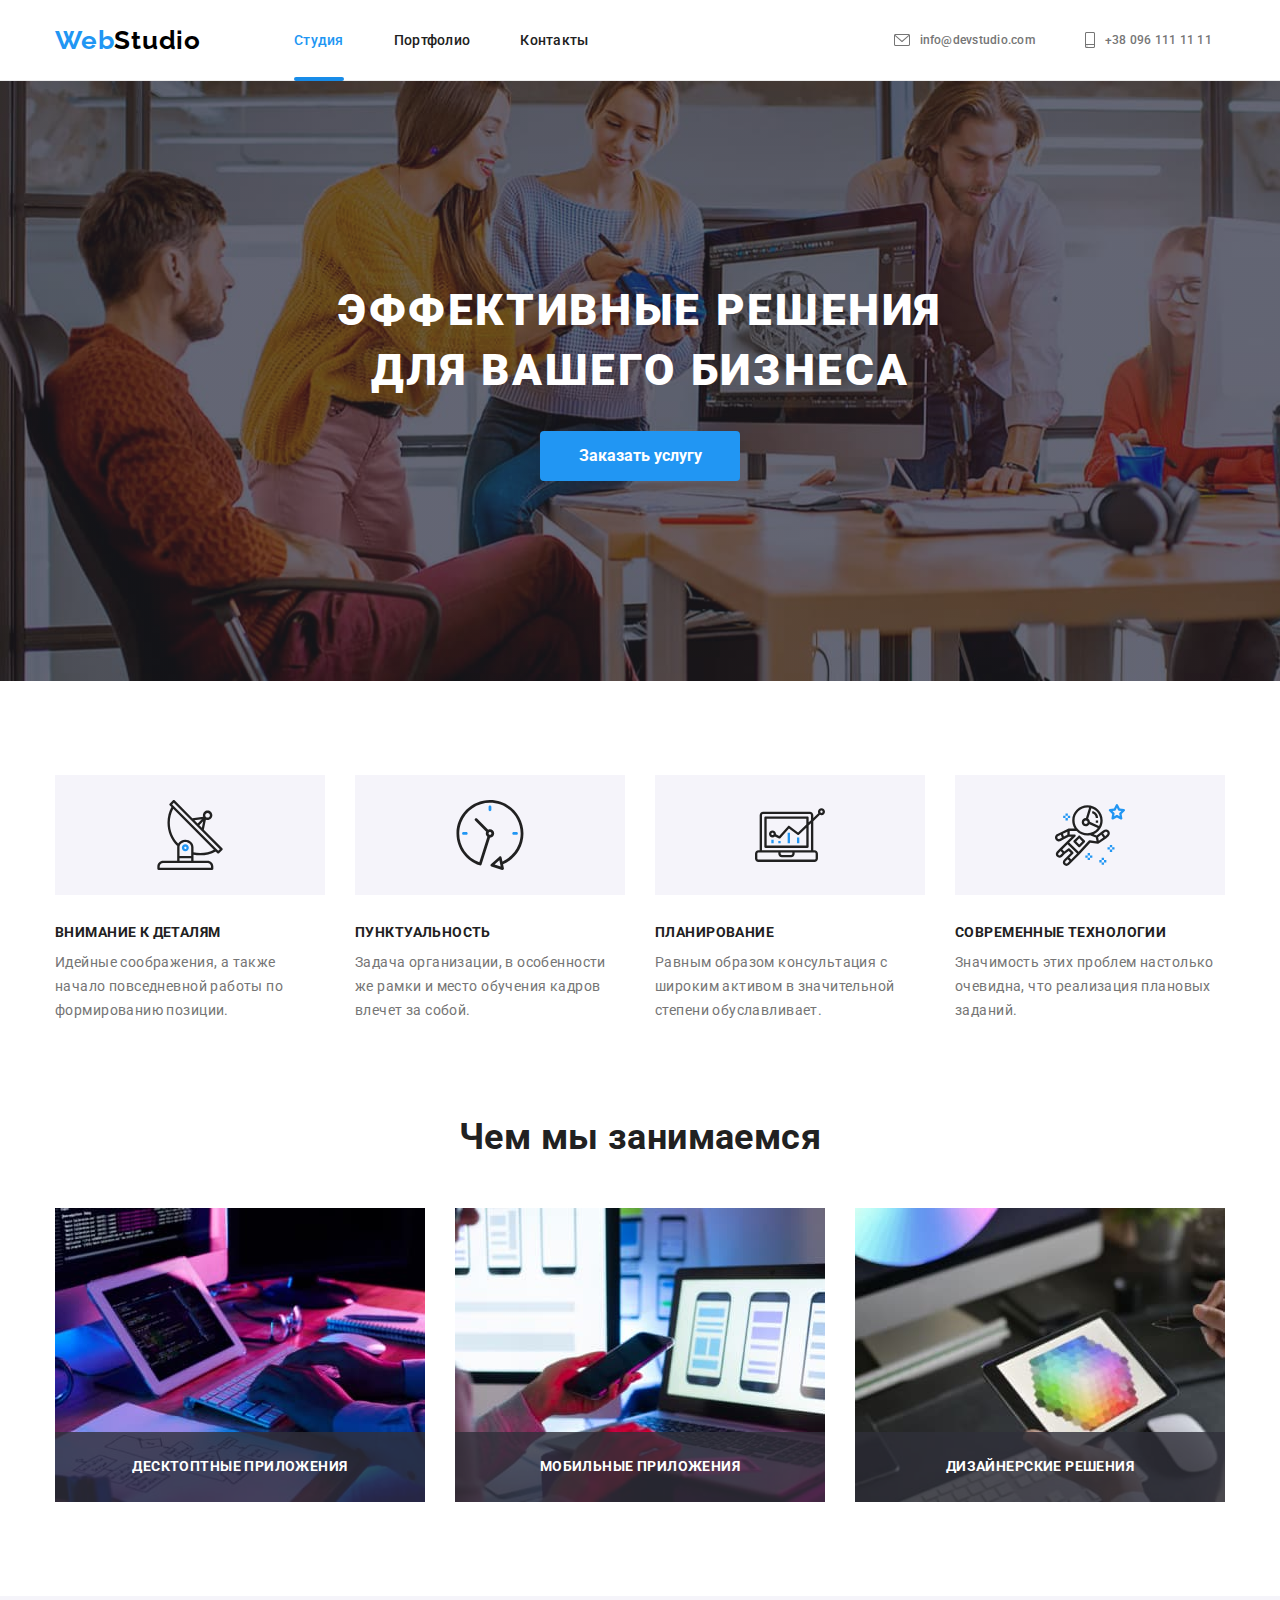
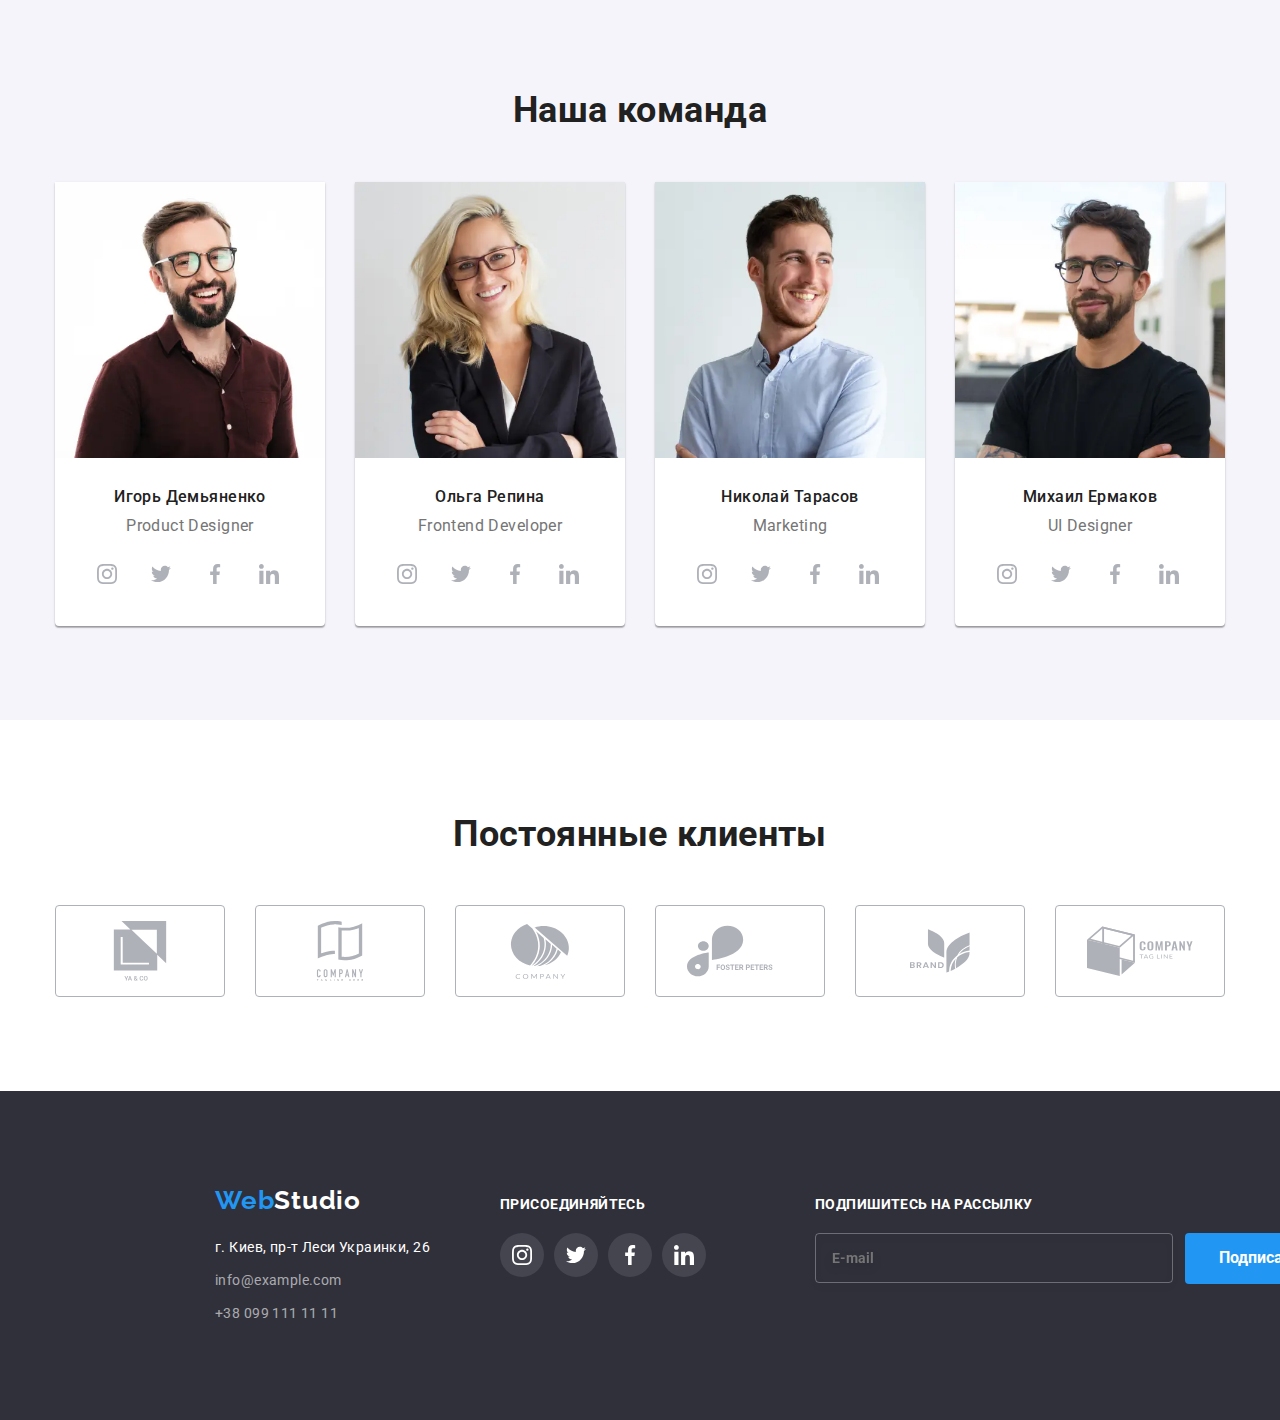
==== index.html @ 46c0abf1 "Update" ====
<!DOCTYPE html>
<html lang="ru">
  <head>
    <meta charset="UTF-8" />
    <meta http-equiv="X-UA-Compatible" content="IE=edge" />
    <meta name="viewport" content="width=device-width, initial-scale=1.0" />
    <title>Document</title>
    <link rel="preconnect" href="https://fonts.googleapis.com" />
    <link rel="preconnect" href="https://fonts.gstatic.com" crossorigin />
    <link
      href="https://fonts.googleapis.com/css2?family=Raleway:wght@700&family=Roboto:wght@400;500;700;900&display=swap"
      rel="stylesheet"
    />
    <link rel="stylesheet" href="./css/main.min.css" />
  </head>
  <body>
    <!-- Header -->
    <header class="header">
      <div class="container header__container">
        <a class="logo__header" href="./index.html">Web<span class="logo__black">Studio</span></a>
        
        <button
          type="button"
          class="menu-button"
          data-menu-button
          aria-controls="menu-container"
          aria-expanded="false"
        >
          <svg class="menu-button__icon" aria-label="Переключатель мобильного меню">
            <use class="menu-button__icon--open" href="./images/icons.svg#icon-menu-open"></use>
            <use class="menu-button__icon--close" href="./images/icons.svg#icon-menu-close"></use>
          </svg>
        </button>
        <div class="menu-container" id="menu-container" data-menu>
          <nav class="nav">
          <ul class="nav__list">
            <li class="nav__item">
              <a class="header__link current" href="./index.html">Студия</a>
            </li>
            <li class="nav__item">
              <a class="header__link" href="./portfolio.html">Портфолио</a>
            </li>
            <li class="nav__item">
              <a class="header__link" href="">Контакты</a>
            </li>
          </ul>
        </nav>
        <ul class="auth__list">
          <li class="auth__item">
            <a class="header__link header__link--mail" href="mailto:info@devstudio.com">
              <svg class="icon__mail">
                <use href="./images/icons.svg#icon-mail"></use>
              </svg>
              info@devstudio.com</a
            >
          </li>
          <li class="auth__item">
            <a class="header__link header__link--phone" href="tel:+380961111111">
              <svg class="icon__phone">
                <use href="./images/icons.svg#icon-phone"></use>
              </svg>
              +38 096 111 11 11</a
            >
          </li>
        </ul>
        <ul class="menu-button__list">
          <li class="menu-button__item">Instagram</li>
          <li class="menu-button__item">Twitter</li>
          <li class="menu-button__item">Facebook</li>
          <li class="menu-button__item">LinkedIn</li>
        </ul>
        </div>
      </div>
    </header>

    <!-- Main -->
    <main>
      <!-- Hero -->

      <section class="hero">
        <div class="container hero__container">
          <h1 class="hero__title">Эффективные решения для вашего бизнеса</h1>
          <button class="button" type="button" data-modal-open>Заказать услугу</button>
        </div>
      </section>

      <!-- About us -->
      <section class="section about__section">
        <h2 class="visually--hidden">Особенности</h2>
        <div class="container">
          <ul class="about__list card__set">
            <li class="about__item card__item">
              <div class="about__icons">
                <svg class="about__icon">
                  <use href="./images/icons.svg#icon-antenna"></use>
                </svg>
              </div>
              <h3 class="about__title">Внимание к деталям</h3>
              <p>
                Идейные соображения, а также начало повседневной работы по формированию позиции.
              </p>
            </li>
            <li class="about__item card__item">
              <div class="about__icons">
                <svg class="about__icon">
                  <use href="./images/icons.svg#icon-clock"></use>
                </svg>
              </div>
              <h3 class="about__title">Пунктуальность</h3>
              <p>
                Задача организации, в особенности же рамки и место обучения кадров влечет за собой.
              </p>
            </li>

            <li class="about__item card__item">
              <div class="about__icons">
                <svg class="about__icon">
                  <use href="./images/icons.svg#icon-diagram"></use>
                </svg>
              </div>
              <h3 class="about__title">Планирование</h3>
              <p>
                Равным образом консультация с широким активом в значительной степени обуславливает.
              </p>
            </li>
            <li class="about__item card__item">
              <div class="about__icons">
                <svg class="about__icon">
                  <use href="./images/icons.svg#icon-astronaut"></use>
                </svg>
              </div>
              <h3 class="about__title">Современные технологии</h3>
              <p>Значимость этих проблем настолько очевидна, что реализация плановых заданий.</p>
            </li>
          </ul>
        </div>
      </section>

      <!-- Works -->
      <section class="section section__work">
        <div class="container">
          <h2 class="section__title">Чем мы занимаемся</h2>
          <ul class="work__list card__set">
            <li class="work__item card__item">
              <img src="./images/box1.jpg" width="370" height="294" alt="Разработка" />
              <div class="work__variant">
                <p class="work__title">ДЕСКТОПТНЫЕ ПРИЛОЖЕНИЯ</p>
              </div>
            </li>
            <li class="work__item card__item">
              <img src="./images/box2.jpg" width="370" height="294" alt="Поддержка" />
              <div class="work__variant">
                <p class="work__title">МОБИЛЬНЫЕ ПРИЛОЖЕНИЯ</p>
              </div>
            </li>
            <li class="work__item card__item">
              <img src="./images/box3.jpg" width="370" height="294" alt="Дизайн" />
              <div class="work__variant">
                <p class="work__title">ДИЗАЙНЕРСКИЕ РЕШЕНИЯ</p>
              </div>
            </li>
          </ul>
        </div>
      </section>

      <!-- Team -->
      <section class="section section__team">
        <div class="container">
          <h2 class="section__title">Наша команда</h2>
          <ul class="team__list card__set">
            <li class="team__item card__item">
              <picture>
                <source srcset="./images/team1.webp 1x, ./images/team1x2.webp 2x" type="image/webp">
                <img 
              srcset="./images/team1.jpg 1x, ./images/team1x2.jpg 2x"              
              src="./images/team1.jpg" 
              alt="Product Designer photo" 
              width="450"
              height="460"
              />
              </picture>
              <div class="team__wrapper">
                <h3 class="team__title">Игорь Демьяненко</h3>
                <p class="team__position">Product Designer</p>
                 <ul class="social__list">
                  <li class="social__item">
                    <a
                      class="social__link"
                      href="https://www.instagram.com/"
                      target="_blank"
                      rel="noopener noreferrer nofollow"
                      aria-label="ссылка на инстаграм"
                    >
                      <svg class="social__icon">
                        <use href="./images/icons.svg#icon-instagram"></use>
                      </svg>
                    </a>
                  </li>
                  <li class="social__item">
                    <a
                      class="social__link"
                      href="https://twitter.com/"
                      target="_blank"
                      rel="noopener noreferrer nofollow"
                      aria-label="ссылка на твиттер"
                    >
                      <svg class="social__icon">
                        <use href="./images/icons.svg#icon-twitter"></use>
                      </svg>
                    </a>
                  </li>
                  <li class="social__item">
                    <a
                      class="social__link"
                      href="https://www.facebook.com/"
                      target="_blank"
                      rel="noopener noreferrer nofollow"
                      aria-label="ссылка на фейсбук"
                    >
                      <svg class="social__icon">
                        <use href="./images/icons.svg#icon-facebook"></use>
                      </svg>
                    </a>
                  </li>
                  <li class="social__item">
                    <a
                      class="social__link"
                      href="https://www.linkedin.com/"
                      target="_blank"
                      rel="noopener noreferrer nofollow"
                      aria-label="ссылка на линкедин"
                    >
                      <svg class="social__icon">
                        <use href="./images/icons.svg#icon-linkedin"></use>
                      </svg>
                    </a>
                  </li>
                </ul>
              </div>
            </li>
            <li class="team__item card__item">
              <picture>
                <source srcset="./images/team2.webp 1x, ./images/team2x2.webp 2x" type="image/webp">
                <img
                srcset="./images/team2.jpg 1x, ./images/team2x2.jpg 2x"               
                src="./images/team2.jpg" 
                alt="Frontend Developer photo"
                width="450"
                height="460"
                />
              </picture>
              <div class="team__wrapper">
                <h3 class="team__title">Ольга Репина</h3>
                <p class="team__position">Frontend Developer</p>
                 <ul class="social__list">
                  <li class="social__item">
                    <a
                      class="social__link"
                      href="https://www.instagram.com/"
                      target="_blank"
                      rel="noopener noreferrer nofollow"
                      aria-label="ссылка на инстаграм"
                    >
                      <svg class="social__icon">
                        <use href="./images/icons.svg#icon-instagram"></use>
                      </svg>
                    </a>
                  </li>
                  <li class="social__item">
                    <a
                      class="social__link"
                      href="https://twitter.com/"
                      target="_blank"
                      rel="noopener noreferrer nofollow"
                      aria-label="ссылка на твиттер"
                    >
                      <svg class="social__icon">
                        <use href="./images/icons.svg#icon-twitter"></use>
                      </svg>
                    </a>
                  </li>
                  <li class="social__item">
                    <a
                      class="social__link"
                      href="https://www.facebook.com/"
                      target="_blank"
                      rel="noopener noreferrer nofollow"
                      aria-label="ссылка на фейсбук"
                    >
                      <svg class="social__icon">
                        <use href="./images/icons.svg#icon-facebook"></use>
                      </svg>
                    </a>
                  </li>
                  <li class="social__item">
                    <a
                      class="social__link"
                      href="https://www.linkedin.com/"
                      target="_blank"
                      rel="noopener noreferrer nofollow"
                      aria-label="ссылка на линкедин"
                    >
                      <svg class="social__icon">
                        <use href="./images/icons.svg#icon-linkedin"></use>
                      </svg>
                    </a>
                  </li>
                </ul>
              </div>
            </li>
            <li class="team__item card__item">
              <picture>
                <source srcset="./images/team3.webp 1x, ./images/team3x2.webp 2x" type="image/webp">
                <img 
                srcset="./images/team3.jpg 1x, ./images/team3x2.jpg 2x"
               
                src="./images/team3.jpg"
                alt="Marketing photo" 
                width="450"
                height="460"
                />
              </picture>
              <div class="team__wrapper">
                <h3 class="team__title">Николай Тарасов</h3>
                <p class="team__position">Marketing</p>
                <ul class="social__list">
                  <li class="social__item">
                    <a
                      class="social__link"
                      href="https://www.instagram.com/"
                      target="_blank"
                      rel="noopener noreferrer nofollow"
                      aria-label="ссылка на инстаграм"
                    >
                      <svg class="social__icon">
                        <use href="./images/icons.svg#icon-instagram"></use>
                      </svg>
                    </a>
                  </li>
                  <li class="social__item">
                    <a
                      class="social__link"
                      href="https://twitter.com/"
                      target="_blank"
                      rel="noopener noreferrer nofollow"
                      aria-label="ссылка на твиттер"
                    >
                      <svg class="social__icon">
                        <use href="./images/icons.svg#icon-twitter"></use>
                      </svg>
                    </a>
                  </li>
                  <li class="social__item">
                    <a
                      class="social__link"
                      href="https://www.facebook.com/"
                      target="_blank"
                      rel="noopener noreferrer nofollow"
                      aria-label="ссылка на фейсбук"
                    >
                      <svg class="social__icon">
                        <use href="./images/icons.svg#icon-facebook"></use>
                      </svg>
                    </a>
                  </li>
                  <li class="social__item">
                    <a
                      class="social__link"
                      href="https://www.linkedin.com/"
                      target="_blank"
                      rel="noopener noreferrer nofollow"
                      aria-label="ссылка на линкедин"
                    >
                      <svg class="social__icon">
                        <use href="./images/icons.svg#icon-linkedin"></use>
                      </svg>
                    </a>
                  </li>
                </ul>
              </div>
            </li>
            <li class="team__item card__item">
              <picture>
                <source srcset="./images/team4.webp 1x, ./images/team4x2.webp 2x" type="image/webp">
                <img 
                srcset="./images/team4.jpg 1x, ./images/team4x2.jpg 2x"               
                src="./images/team4.jpg"
                alt="UI Designer photo" 
                width="450"
                height="460"
                />
              </picture>
              <div class="team__wrapper">
                <h3 class="team__title">Михаил Ермаков</h3>
                <p class="team__position">UI Designer</p>
                 <ul class="social__list">
                  <li class="social__item">
                    <a
                      class="social__link"
                      href="https://www.instagram.com/"
                      target="_blank"
                      rel="noopener noreferrer nofollow"
                      aria-label="ссылка на инстаграм"
                    >
                      <svg class="social__icon">
                        <use href="./images/icons.svg#icon-instagram"></use>
                      </svg>
                    </a>
                  </li>
                  <li class="social__item">
                    <a
                      class="social__link"
                      href="https://twitter.com/"
                      target="_blank"
                      rel="noopener noreferrer nofollow"
                      aria-label="ссылка на твиттер"
                    >
                      <svg class="social__icon">
                        <use href="./images/icons.svg#icon-twitter"></use>
                      </svg>
                    </a>
                  </li>
                  <li class="social__item">
                    <a
                      class="social__link"
                      href="https://www.facebook.com/"
                      target="_blank"
                      rel="noopener noreferrer nofollow"
                      aria-label="ссылка на фейсбук"
                    >
                      <svg class="social__icon">
                        <use href="./images/icons.svg#icon-facebook"></use>
                      </svg>
                    </a>
                  </li>
                  <li class="social__item">
                    <a
                      class="social__link"
                      href="https://www.linkedin.com/"
                      target="_blank"
                      rel="noopener noreferrer nofollow"
                      aria-label="ссылка на линкедин"
                    >
                      <svg class="social__icon">
                        <use href="./images/icons.svg#icon-linkedin"></use>
                      </svg>
                    </a>
                  </li>
                </ul>
              </div>
            </li>
          </ul>
        </div>
      </section>

      <!-- Clients -->
      <section class="section clients__section">
        <div class="container clients__container">
          <h2 class="section__title">Постоянные клиенты</h2>
          <ul class="clients__list card__set">
            <li class="clients__item card__item">
              <a class="clients__link" href="" target="_blank" rel="noopener noreferrer nofollow" aria-label="ссылка на клинта">
                <svg class="clients__icon">
                  <use href="./images/icons.svg#icon-client1"></use>
                </svg>
              </a>
            </li>
            <li class="clients__item card__item">
              <a class="clients__link" href="" target="_blank" rel="noopener noreferrer nofollow" aria-label="ссылка на клинта">
                <svg class="clients__icon">
                  <use href="./images/icons.svg#icon-client2"></use>
                </svg>
              </a>
            </li>
            <li class="clients__item card__item">
              <a class="clients__link" href="" target="_blank" rel="noopener noreferrer nofollow" aria-label="ссылка на клинта">
                <svg class="clients__icon">
                  <use href="./images/icons.svg#icon-client3"></use>
                </svg>
              </a>
            </li>
            <li class="clients__item card__item">
              <a class="clients__link" href="" target="_blank" rel="noopener noreferrer nofollow" aria-label="ссылка на клинта">
                <svg class="clients__icon">
                  <use href="./images/icons.svg#icon-client4"></use>
                </svg>
              </a>
            </li>
            <li class="clients__item card__item">
              <a class="clients__link" href="" target="_blank" rel="noopener noreferrer nofollow" aria-label="ссылка на клинта">
                <svg class="clients__icon">
                  <use href="./images/icons.svg#icon-client5"></use>
                </svg>
              </a>
            </li>
            <li class="clients__item card__item">
              <a class="clients__link" href="" target="_blank" rel="noopener noreferrer nofollow" aria-label="ссылка на клинта">
                <svg class="clients__icon">
                  <use href="./images/icons.svg#icon-client6"></use>
                </svg>
              </a>
            </li>
          </ul>
        </div>
      </section>
    </main>

    <!-- Footer -->

    <footer class="footer">
      <div class="section footer__section">
        <div class="container">
          <div class="footer__item">
          <a class="footer__link logo__footer" href="./index.html">Web<span class="logo__white">Studio</span></a>
          <address class="address">
            <ul class="address__list">
              <li class="address__item">
                <a
                  class="footer__link--info"
                  href="https://goo.gl/maps/AMvUKNJv9h5WxEZ98"
                  target="_blank"
                  rel="noopener noreferrer nofollow"
                  >г. Киев, пр-т Леси Украинки, 26</a>
              </li>
              <li class="address__item">
                <a class="footer__link--info" href="mailto:info@example.com">info@example.com</a>
              </li>
              <li class="address__item">
                <a class="footer__link--info" href="tel:+380991111111">+38 099 111 11 11</a>
              </li>
            </ul>
          </address>
          </div>
          <div class="footer__item social">
          <h2 class="social__title">ПРИСОЕДИНЯЙТЕСЬ</h2>
          <ul class="social__list">
            <li class="social__item">
              <a class="social__link " href="https://www.instagram.com/" target="_blank" rel="noopener noreferrer nofollow" aria-label="ссылка на инстаграм">
                <svg class="social__icon social__icon--white">
                  <use href="./images/icons.svg#icon-instagram"></use>
                </svg>
              </a>
            </li>
            <li class="social__item">
              <a class="social__link" href="https://twitter.com/" target="_blank" rel="noopener noreferrer nofollow" aria-label="ссылка на твиттер">
                <svg class="social__icon social__icon--white">
                  <use href="./images/icons.svg#icon-twitter"></use>
                </svg>
              </a>
            </li>
            <li class="social__item">
              <a class="social__link" href="https://www.facebook.com/" target="_blank" rel="noopener noreferrer nofollow" aria-label="ссылка на фейсбук">
                <svg class="social__icon social__icon--white">
                  <use href="./images/icons.svg#icon-facebook"></use>
                </svg>
              </a>
            </li>
            <li class="social__item">
              <a class="social__link" href="https://www.linkedin.com/" target="_blank" rel="noopener noreferrer nofollow" aria-label="ссылка на линкедин">
                <svg class="social__icon social__icon--white">
                  <use href="./images/icons.svg#icon-linkedin"></use>
                </svg>
              </a>
            </li>
          </ul>
          </div>
          <div class="footer__item subscribe">
          <form class="submit js-speaker-form">
            <label class="submit__label" for="mail">подпишитесь на рассылку</label>
            <div class="subscribe">
              <input
                class="submit__input"
                type="email"
                name="mail"
                id="mail"
                placeholder="E-mail"
              />
              <button class="button" type="submit">
                Подписаться
                <svg class="submit__icon">
                  <use href="./images/icons.svg#icon-subscribe"></use>
                </svg>
              </button>
            </div>
          </form>
          </div>
        </div>
      </div>
    </footer>

    <div class="backdrop is-hidden" data-modal>
      <div class="modal">
        <button class="button__exit"data-modal-close aria-label="кнопка закрытия">
          <svg class="icon__exit">
            <use href="./images/icons.svg#icon-exit"></use>
          </svg>
        </button>
        <p class="modal__title">Оставьте свои данные, мы вам перезвоним</p>
        <div>
          <form class="modal__form js-speaker-form">
            <ul class="modal__list">
              <li class="modal__item">
                <label for="text">
                  <input class="modal__input" type="text" id="text" placeholder="" />
                  <svg class="modal__icon">
                    <use href="./images/icons.svg#icon-modal-name"></use>
                  </svg>
                  <span class="modal__name">Имя</span>
                </label>
              </li>
              <li class="modal__item">
                <label for="tel">
                  <input class="modal__input" type="tel" id="tel" placeholder="" />
                  <svg class="modal__icon">
                    <use href="./images/icons.svg#icon-modal-phone"></use>
                  </svg>
                  <span class="modal__name">Телефон</span>
                </label>
              </li>
              <li class="modal__item">
                <label for="mail-modal">
                  <input class="modal__input" type="email" id="mail-modal" placeholder="" />
                  <svg class="modal__icon">
                    <use href="./images/icons.svg#icon-modal-mail"></use>
                  </svg>
                  <span class="modal__name">Почта</span>
                </label>
              </li>
              <li class="modal__item">
                <span>
                  <label class="coment" for="coment">
                    <span class="modal__name">Комментарий</span>
                    <textarea
                      class="modal__textarea"
                      name="coment"
                      id="coment"
                      placeholder="Введите текст"
                    ></textarea>
                  </label>
                </span>
              </li>
            </ul>
            <div class="confirmation">
              <label class="confirmation__label" for="confirmation">
                <input
                  class="confirmation__checkbox"
                  type="checkbox"
                  name="confirm"
                  id="confirmation"
                />
                <span class="checkbox__icon"></span>Соглашаюсь с рассылкой и принимаю<a
                  href=""
                  target="_blank"
                  rel="noopener noreferrer nofollow"
                  class="confirmation__link"
                  >Условия договора</a
                >
              </label>
            </div>
            <button class="button" type="submit">Отправить</button>
          </form>
        </div>
      </div>
    </div>
      </div>

    <script src="./js/modal.js"></script>
    <script src="./js/menu.js"></script>
    <script src="./js/speaker-form.js"></script>
  </body>
</html>
---- css/main.min.css ----
/*! modern-normalize v0.6.0 | MIT License | https://github.com/sindresorhus/modern-normalize */*,*::before,*::after{-webkit-box-sizing:border-box;box-sizing:border-box}:root{-moz-tab-size:4;-o-tab-size:4;tab-size:4}html{line-height:1.15;-webkit-text-size-adjust:100%}body{margin:0}body{font-family:system-ui,-apple-system,"Segoe UI",Roboto,Helvetica,Arial,sans-serif,"Apple Color Emoji","Segoe UI Emoji"}hr{height:0}abbr[title]{-webkit-text-decoration:underline dotted;text-decoration:underline dotted}b,strong{font-weight:bolder}code,kbd,samp,pre{font-family:SFMono-Regular, Consolas, "Liberation Mono", Menlo, monospace;font-size:1em}small{font-size:80%}sub,sup{font-size:75%;line-height:0;position:relative;vertical-align:baseline}sub{bottom:-0.25em}sup{top:-0.5em}button,input,optgroup,select,textarea{font-family:inherit;font-size:100%;line-height:1.15;margin:0}button,select{text-transform:none}button,[type="button"],[type="reset"],[type="submit"]{-webkit-appearance:button}button::-moz-focus-inner,[type="button"]::-moz-focus-inner,[type="reset"]::-moz-focus-inner,[type="submit"]::-moz-focus-inner{border-style:none;padding:0}button:-moz-focusring,[type="button"]:-moz-focusring,[type="reset"]:-moz-focusring,[type="submit"]:-moz-focusring{outline:1px dotted ButtonText}fieldset{padding:0.35em 0.75em 0.625em}legend{padding:0}progress{vertical-align:baseline}[type="number"]::-webkit-inner-spin-button,[type="number"]::-webkit-outer-spin-button{height:auto}[type="search"]{-webkit-appearance:textfield;outline-offset:-2px}[type="search"]::-webkit-search-decoration{-webkit-appearance:none}::-webkit-file-upload-button{-webkit-appearance:button;font:inherit}summary{display:list-item}.social__list,.modal__list,.nav__list,.auth__list,.about__list,.clients__list,.address__list,.menu-button__list,.team__list,.work__list{list-style:none}.logo__header,.clients__link,.footer__link,.footer__link--info,.header__link{text-decoration:none}:root{--primary-text-color: #757575;--secondary-text-color: #212121;--third-color-text: #ffffff;--primary-bg-color: #ffffff;--secondary-bg-color: #2f303a;--third-bg-color: #f5f4fa;--accent-text-color: #2196f3;--accent-bg-color: #188ce8;--border-color: #ececec;--border-color-second: #eeeeee;--color-black: #000000;--icon-color: #afb1b8;--icon-bg-color: rgba(255, 255, 255, 0.1);--transition: 250ms cubic-bezier(0.17, 0.67, 0.83, 0.67);--card-item: 3;--card-gap-top: 30px;--card-gap-left: 30px}.card__set{display:-webkit-box;display:-ms-flexbox;display:flex;-ms-flex-wrap:wrap;flex-wrap:wrap;margin-left:calc(var(--card-gap-left) * -1);margin-top:calc(var(--card-gap-top) * -1)}@media (max-width: 767.98px){.card__set{--card-gap-left: 15px}}.card__item{margin-top:var(--card-gap-top);margin-left:var(--card-gap-left);-ms-flex-preferred-size:calc(100% / var(--card-item) - var(--card-gap-left));flex-basis:calc(100% / var(--card-item) - var(--card-gap-left))}@media (max-width: 767.98px){.card__item{--card-gap-left: 15px}}.visually--hidden{position:absolute;width:1px;height:1px;margin:-1px;border:0;padding:0;clip:rect(0 0 0 0);overflow:hidden}h1,h2,h3,h4,h5,h6,p,ul{margin:0;padding:0}body{font-family:'Roboto', sans-serif;font-style:normal;font-weight:400;font-size:14px;line-height:1.71;letter-spacing:0.03em;color:var(--primary-text-color)}img{display:block;max-width:100%;height:auto}.container{padding-left:15px;padding-right:15px;margin-left:auto;margin-right:auto}@media (max-width: 767.98px){.container{max-width:480px}}@media (min-width: 768px) and (max-width: 1199.98px){.container{max-width:768px}}@media (min-width: 1200px){.container{width:1200px}}@media (max-width: 767.98px){.section{padding-top:60px;padding-bottom:60px}}@media (min-width: 768px) and (max-width: 1199.98px){.section{padding-top:60px;padding-bottom:60px}}@media (min-width: 1200px){.section{margin-left:auto;margin-right:auto;padding-top:94px;padding-bottom:94px}}.section__title{text-align:center;font-weight:700;font-size:36px;line-height:1.16;margin-bottom:50px;color:var(--secondary-text-color)}.section__team{background-color:var(--third-bg-color);text-align:center}@media (max-width: 767.98px){.section__team{max-width:480px;margin-left:auto;margin-right:auto}}@media (min-width: 768px) and (max-width: 1199.98px){.section__team{max-width:768px;margin-left:auto;margin-right:auto}}@media (min-width: 1200px){.section__team{max-width:1600px}}@media (max-width: 767.98px){.about__section{padding-top:60px;padding-bottom:60px}}@media (min-width: 1200px){.about__section{padding-bottom:0}}@media (max-width: 767.98px){.clients__section{padding-top:60px;padding-bottom:60px}}@media (min-width: 768px) and (max-width: 1199.98px){.clients__section{padding-bottom:0}}.social__list{display:-webkit-box;display:-ms-flexbox;display:flex;-webkit-box-align:center;-ms-flex-align:center;align-items:center}@media (max-width: 767.98px){.social__list{-webkit-box-pack:center;-ms-flex-pack:center;justify-content:center}}.social__item:not(:last-child){margin-right:10px}.social__link{display:-webkit-box;display:-ms-flexbox;display:flex;-webkit-box-pack:center;-ms-flex-pack:center;justify-content:center;-webkit-box-align:center;-ms-flex-align:center;align-items:center;width:44px;height:44px;border-radius:50%;fill:var(--icon-color);background-color:var(--icon-bg-color);-webkit-transition:fill var(--transition),background-color var(--transition);transition:fill var(--transition),background-color var(--transition)}.social__link:focus,.social__link:hover{background-color:var(--accent-text-color);fill:var(--third-color-text)}.social__icon{width:20px;height:20px}.social__icon--white{fill:var(--third-color-text)}.button{display:-webkit-box;display:-ms-flexbox;display:flex;-webkit-box-pack:center;-ms-flex-pack:center;justify-content:center;-webkit-box-align:center;-ms-flex-align:center;align-items:center;font-family:'Roboto';font-style:normal;margin-left:auto;margin-right:auto;padding:10px 32px;cursor:pointer;min-width:200px;font-weight:700;font-size:16px;line-height:1.88;background-color:var(--accent-text-color);color:var(--third-color-text);border:none;border-radius:4px;-webkit-transition:background-color var(--transition);transition:background-color var(--transition)}.button:hover,.button:focus{background-color:var(--accent-bg-color)}.button__exit{position:absolute;display:-webkit-box;display:-ms-flexbox;display:flex;-webkit-box-pack:center;-ms-flex-pack:center;justify-content:center;-webkit-box-align:center;-ms-flex-align:center;align-items:center;top:8px;right:8px;height:30px;width:30px;border-radius:50%;border:1px solid rgba(0,0,0,0.1)}.button__exit:hover .icon__exit{fill:var(--accent-text-color)}.button__exit:focus .icon__exit{fill:var(--accent-text-color)}.backdrop{position:fixed;z-index:2;top:0;left:0;width:100%;height:100%;background:rgba(0,0,0,0.2);opacity:1;-webkit-transition:opacity var(--transition);transition:opacity var(--transition);overflow-y:scroll}.backdrop.is-hidden{opacity:0;pointer-events:none}.logo__footer{display:block;-webkit-box-align:center;-ms-flex-align:center;align-items:center;margin-bottom:20px;font-family:'Raleway', sans-serif;font-style:normal;font-weight:700;font-size:26px;line-height:1.19;letter-spacing:0.03em;color:var(--accent-text-color)}@media (max-width: 767.98px){.logo__footer{display:-webkit-box;display:-ms-flexbox;display:flex;-webkit-box-pack:center;-ms-flex-pack:center;justify-content:center;-webkit-box-align:center;-ms-flex-align:center;align-items:center}}.logo__header{color:inherit;font-family:'Raleway', sans-serif;font-style:normal;font-weight:700;font-size:26px;line-height:1.19;letter-spacing:0.03em;color:var(--accent-text-color)}@media (min-width: 768px){.logo__header{margin-right:84px}}@media (min-width: 1200px){.logo__header{margin-right:93px}}.logo__black{color:var(--color-black)}.logo__white{color:var(--third-color-text)}.modal{padding:40px;position:absolute;top:50%;left:50%;-webkit-transform:translate(-50%, -50%) scale(1);transform:translate(-50%, -50%) scale(1);min-width:528px;min-height:581px;background-color:var(--primary-bg-color);-webkit-transition:-webkit-transform var(--transition);transition:-webkit-transform var(--transition);transition:transform var(--transition);transition:transform var(--transition), -webkit-transform var(--transition)}@media (max-width: 767.98px){.modal{top:50%;left:50%;-webkit-transform:translate(-50%, -35%) scale(1);transform:translate(-50%, -35%) scale(1);min-width:450px;min-height:609px}}@media (min-width: 768px) and (max-width: 1199.98px){.modal{min-width:450px;min-height:609px;top:50%;left:50%;-webkit-transform:translate(-50%, -60%) scale(1);transform:translate(-50%, -60%) scale(1)}}.backdrop.is-hidden .modal{-webkit-transform:translate(-50%, -50%) scale(0);transform:translate(-50%, -50%) scale(0)}.icon__exit{height:11px;width:11px;fill:var(--secondary-text-color);-webkit-transition:fill var(--transition);transition:fill var(--transition)}.modal__title{text-align:center;font-weight:700;font-size:20px;line-height:23px;color:var(--secondary-text-color);margin-bottom:30px}.modal__list{margin-bottom:20px}.modal__item{position:relative}.modal__item:not(:last-child){margin-bottom:28px}.modal__input[placeholder]{padding-left:42px;font-size:12px;line-height:1.14;letter-spacing:0.01em;color:rgba(117,117,117,0.5)}.modal__input{width:100%;height:40px;border:1px solid;border-color:rgba(33,33,33,0.2);border-radius:4px;-webkit-transition:border-color var(--transition),color var(--transition);transition:border-color var(--transition),color var(--transition)}.modal__input:hover,.modal__input:focus{fill:var(--accent-text-color);color:var(--accent-text-color);border-color:var(--accent-text-color)}.modal__input:hover+.modal__icon,.modal__input:focus+.modal__icon{fill:var(--accent-text-color)}.modal__textarea{resize:none;width:100%;height:120px;padding:12px 16px;font-size:12px;line-height:1.14;letter-spacing:0.01em;color:rgba(117,117,117,0.5);-webkit-transition:color var(--transition);transition:color var(--transition)}.modal__textarea:focus,.modal__textarea:hover{fill:var(--accent-text-color);color:var(--accent-text-color);border-color:var(--accent-text-color)}.modal__name{position:absolute;top:-17px;left:0;font-size:12px;line-height:1.14;letter-spacing:0.01em;color:var(--primary-text-color);margin-bottom:4px}.modal__icon{position:absolute;left:12px;top:50%;-webkit-transform:translateY(-50%);transform:translateY(-50%);height:18px;width:18px;-webkit-transition:fill var(--transition);transition:fill var(--transition)}.confirmation__link{margin-left:2px;color:var(--accent-text-color)}.confirmation__label{display:-webkit-box;display:-ms-flexbox;display:flex;-webkit-box-align:center;-ms-flex-align:center;align-items:center;-webkit-box-pack:center;-ms-flex-pack:center;justify-content:center;cursor:pointer;margin-bottom:30px;line-height:1.71px;color:var(--primary-text-color)}@media (max-width: 767.98px){.confirmation__label{font-size:12px}}@media (min-width: 768px){.confirmation__label{font-size:12px}}.confirmation__checkbox{position:absolute;width:1px;height:1px;margin:-1px;border:0;padding:0;clip:rect(0 0 0 0);overflow:hidden}.checkbox__icon{width:16px;height:15px;border:2px solid;border-color:var(--secondary-text-color);border-radius:4px;margin-right:9px}.confirmation__checkbox:checked ~ .checkbox__icon{background-image:url(../images/check.svg);background-size:contain;background-origin:border-box;background-color:var(--accent-text-color);border-color:var(--accent-text-color)}@media (max-width: 767.98px){.nav__item:last-child{padding-bottom:306px}}@media (max-width: 767.98px){.nav__item:not(:last-child){margin-bottom:32px}}@media (min-width: 768px){.nav__item:not(:last-child){margin-right:50px}}.nav{color:var(--secondary-text-color)}@media (max-width: 767.98px){.nav__list{padding-top:48px}}@media (min-width: 768px){.nav__list{display:-webkit-box;display:-ms-flexbox;display:flex;-webkit-box-align:center;-ms-flex-align:center;align-items:center}}.auth__list{display:-webkit-box;display:-ms-flexbox;display:flex}@media (max-width: 767.98px){.auth__list{-webkit-box-orient:horizontal;-webkit-box-direction:reverse;-ms-flex-direction:row-reverse;flex-direction:row-reverse;flex-direction:column-reverse}}@media (min-width: 768px) and (max-width: 1199.98px){.auth__list{margin-left:75px;-webkit-box-pack:center;-ms-flex-pack:center;justify-content:center;-webkit-box-orient:vertical;-webkit-box-direction:normal;-ms-flex-direction:column;flex-direction:column}}@media (min-width: 1200px){.auth__list{margin-left:305px}}@media (max-width: 767.98px){.auth__item:not(:first-child){margin-bottom:32px;font-weight:500;font-size:34px;line-height:40px;letter-spacing:0.02em;color:var(--accent-text-color)}}@media (max-width: 767.98px){.auth__item:not(:last-child){margin-bottom:64px;font-size:24px;line-height:28px;letter-spacing:0.02em}}@media (min-width: 1200px){.auth__item:not(:last-child){margin-right:50px}}.icon__mail{width:16px;height:12px;margin-right:10px}@media (max-width: 767.98px){.icon__mail{display:none}}.icon__phone{width:10px;height:16px;margin-right:10px}@media (max-width: 767.98px){.icon__phone{display:none}}@media (min-width: 768px){.current{display:-webkit-box;display:-ms-flexbox;display:flex;position:relative;color:var(--accent-text-color)}.current::after{position:absolute;content:'';bottom:-1px;width:100%;height:4px;border-radius:2px;background-color:var(--accent-bg-color)}}.about__icons{display:-webkit-box;display:-ms-flexbox;display:flex;-webkit-box-pack:center;-ms-flex-pack:center;justify-content:center;-webkit-box-align:center;-ms-flex-align:center;align-items:center;height:120px;margin-bottom:30px;background-color:var(--third-bg-color)}@media (max-width: 767.98px){.about__icons{max-width:480px}}.about__icon{width:70px;height:70px}.about__item{--card-item: 4}@media (max-width: 767.98px){.about__item{--card-item: 1}}@media (min-width: 768px) and (max-width: 1199.98px){.about__item{--card-item: 2}}.about__title{font-weight:700;font-size:14px;line-height:1.14;text-transform:uppercase;margin-bottom:10px;color:var(--secondary-text-color)}@media (max-width: 767.98px){.about__title{text-align:center}}.clients__list{-webkit-box-pack:center;-ms-flex-pack:center;justify-content:center}@media (max-width: 767.98px){.clients__list{margin-left:-30px}}@media (min-width: 768px) and (max-width: 1199.98px){.clients__list{padding-bottom:60px}}.clients__item{--card-item: 6}@media (max-width: 767.98px){.clients__item{--card-item: 2;--card-gap-left: 30px}}@media (min-width: 768px) and (max-width: 1199.98px){.clients__item{--card-item: 3}}.clients__link{display:-webkit-box;display:-ms-flexbox;display:flex;-webkit-box-pack:center;-ms-flex-pack:center;justify-content:center;-webkit-box-align:center;-ms-flex-align:center;align-items:center;color:inherit;width:100%;height:92px;border:1px solid var(--icon-color);border-radius:4px;fill:var(--icon-color);-webkit-transition:border-color var(--transition),fill var(--transition);transition:border-color var(--transition),fill var(--transition)}.clients__link:focus,.clients__link:hover{fill:var(--accent-text-color);border-color:var(--accent-text-color)}.clients__icon{width:106px;height:60px}.footer>.social__icon{fill:var(--third-color-text)}@media (max-width: 767.98px){.footer{max-width:480px;margin-left:auto;margin-right:auto}}@media (min-width: 768px) and (max-width: 1199.98px){.footer{max-width:768px;margin-left:auto;margin-right:auto}}@media (min-width: 1200px){.footer{width:1600px;margin-left:auto;margin-right:auto}}.footer__section{background-color:var(--secondary-bg-color)}@media (max-width: 767.98px){.footer__section{padding-top:60px;padding-bottom:60px}}@media (min-width: 768px) and (max-width: 1199.98px){.footer__section{padding-top:60px;padding-bottom:60px}}@media (max-width: 767.98px){.footer .container{display:block;-webkit-box-pack:center;-ms-flex-pack:center;justify-content:center;-webkit-box-align:center;-ms-flex-align:center;align-items:center;height:500px}}@media (min-width: 768px) and (max-width: 1199.98px){.footer .container{display:-webkit-box;display:-ms-flexbox;display:flex;-ms-flex-wrap:wrap;flex-wrap:wrap}}@media (min-width: 1200px){.footer .container{display:-webkit-box;display:-ms-flexbox;display:flex;-webkit-box-align:baseline;-ms-flex-align:baseline;align-items:baseline}}@media (max-width: 767.98px){.footer__item{margin-bottom:60px}}@media (min-width: 768px) and (max-width: 1199.98px){.footer__item{margin-left:auto}.footer__item:last-child{margin-right:auto}.footer__item:not(:last-child){margin-bottom:60px}}@media (min-width: 768px) and (max-width: 1199.98px){.footer__item:not(:last-child){margin-right:70px}}@media (min-width: 1200px){.footer__item:last-child{margin-left:auto}}.address{font-style:inherit}@media (max-width: 767.98px){.address{display:-webkit-box;display:-ms-flexbox;display:flex;-webkit-box-pack:center;-ms-flex-pack:center;justify-content:center;text-align:center}}@media (min-width: 1200px){.address{margin-right:70px}}@media (max-width: 767.98px){.address__list{display:block;-webkit-box-pack:center;-ms-flex-pack:center;justify-content:center;-webkit-box-align:center;-ms-flex-align:center;align-items:center}}.address__item:not(:last-child){margin-bottom:9px}.footer__link--info[target='_blank']{color:var(--third-color-text)}.footer__link--info{color:rgba(255,255,255,0.6);-webkit-transition:color var(--transition);transition:color var(--transition)}.footer__link--info:hover,.footer__link--info:focus{color:var(--accent-text-color)}.social__title{font-weight:700;font-size:14px;line-height:1.14;text-transform:uppercase;margin-bottom:20px;color:var(--third-color-text)}@media (max-width: 767.98px){.social__title{display:-webkit-box;display:-ms-flexbox;display:flex;-webkit-box-pack:center;-ms-flex-pack:center;justify-content:center;-webkit-box-align:center;-ms-flex-align:center;align-items:center}}@media (min-width: 768px) and (max-width: 1199.98px){.subscribe{display:block;text-align:center;width:450px}}@media (min-width: 1200px){.subscribe{display:-webkit-box;display:-ms-flexbox;display:flex;-webkit-box-align:center;-ms-flex-align:center;align-items:center}}.submit__label{display:block;font-weight:700;font-size:14px;line-height:1.14;text-transform:uppercase;margin-bottom:20px;color:var(--third-color-text)}@media (max-width: 767.98px){.submit__label{display:-webkit-box;display:-ms-flexbox;display:flex;-webkit-box-pack:center;-ms-flex-pack:center;justify-content:center;-webkit-box-align:center;-ms-flex-align:center;align-items:center}}.submit__input{padding-left:16px;margin-right:12px;height:50px;font-weight:700;font-size:14px;line-height:1.14;border:1px solid rgba(255,255,255,0.3);-webkit-box-sizing:border-box;box-sizing:border-box;-webkit-filter:drop-shadow(0px 4px 4px rgba(0,0,0,0.15));filter:drop-shadow(0px 4px 4px rgba(0,0,0,0.15));border-radius:4px;color:rgba(255,255,255,0.6);background-color:inherit}@media (max-width: 767.98px){.submit__input{width:100%;margin-bottom:20px}}@media (min-width: 768px) and (max-width: 1199.98px){.submit__input{width:100%;margin-bottom:20px}}@media (min-width: 1200px){.submit__input{width:358px}}.submit__icon{margin-left:10px;width:24px;height:24px}.header{border-bottom:1px solid var(--border-color);background-color:var(--primary-bg-color)}@media (max-width: 767.98px){.header{max-width:480px;margin-left:auto;margin-right:auto}}@media (min-width: 768px){.header{max-width:768px;margin-left:auto;margin-right:auto}}@media (min-width: 1200px){.header{max-width:1600px;margin-left:auto;margin-right:auto}}.header__container{position:relative;display:-webkit-box;display:-ms-flexbox;display:flex;-webkit-box-align:center;-ms-flex-align:center;align-items:center}@media (min-width: 1200px){.header__container{max-width:1200px;margin-left:auto;margin-right:auto}}.header__link{display:-webkit-box;display:-ms-flexbox;display:flex;-webkit-box-align:center;-ms-flex-align:center;align-items:center;color:inherit;font-weight:500;font-size:14px;line-height:16px;letter-spacing:0.02em;fill:var(--primary-text-color);-webkit-transition:fill var(--transition),color var(--transition);transition:fill var(--transition),color var(--transition)}@media (max-width: 767.98px){.header__link{font-size:40px;line-height:1.17;padding-left:40px}}@media (min-width: 768px){.header__link{padding-top:32px;padding-bottom:32px}}.header__link:focus,.header__link:hover{color:var(--accent-text-color);fill:var(--accent-text-color)}@media (max-width: 767.98px){.header__link--phone{font-size:34px}}@media (min-width: 768px){.header__link--phone{padding:0px;font-size:12px;line-height:1.17}}@media (min-width: 1200px){.header__link--phone{display:-webkit-box;display:-ms-flexbox;display:flex}}@media (max-width: 767.98px){.header__link--mail{font-size:24px}}@media (min-width: 768px){.header__link--mail{padding:0px;padding-bottom:10px;font-size:12px;line-height:1.17}}@media (min-width: 1200px){.header__link--mail{display:-webkit-box;display:-ms-flexbox;display:flex;padding:0px}}.current{color:var(--accent-text-color);fill:var(--accent-text-color)}.menu-button{display:-webkit-inline-box;display:-ms-inline-flexbox;display:inline-flex;margin-left:auto;padding:0;border:none;background-color:transparent;-webkit-transition:fill var(--transition);transition:fill var(--transition)}@media (min-width: 768px){.menu-button{display:none}}.menu-button:hover,.menu-button:focus{fill:var(--accent-text-color)}.menu-button__icon{display:-webkit-box;display:-ms-flexbox;display:flex;-webkit-box-align:center;-ms-flex-align:center;align-items:center;-webkit-box-pack:center;-ms-flex-pack:center;justify-content:center;width:40px;height:40px}.menu-button.is-open .menu-button__icon--open{display:none}.menu-button__icon--close{display:none}.menu-button.is-open .menu-button__icon--close{display:block}@media (max-width: 767.98px){.menu-container{display:none;z-index:50;position:absolute;top:100%;left:0;width:100%;height:796px;background-color:var(--primary-bg-color)}.menu-container.is-open{display:block}}@media (min-width: 768px){.menu-container{display:-webkit-box;display:-ms-flexbox;display:flex}}@media (min-width: 1200px){.menu-container>.auth__list{display:-webkit-box;display:-ms-flexbox;display:flex;-webkit-box-orient:horizontal;-webkit-box-direction:normal;-ms-flex-direction:row;flex-direction:row;-webkit-box-align:center;-ms-flex-align:center;align-items:center}}.menu-button__list{display:-webkit-box;display:-ms-flexbox;display:flex;padding-left:40px}@media (min-width: 768px){.menu-button__list{display:none}}.menu-button__item{font-weight:500;font-size:18px;line-height:1.22;letter-spacing:0.02em;color:var(--accent-text-color)}.menu-button__item:not(:first-child)::before{content:'';margin-right:10px;border:1px solid rgba(33,33,33,0.2);-webkit-transform:rotate(90deg);transform:rotate(90deg)}.menu-button__item:not(:last-child){margin-right:10px}.hero{margin-left:auto;margin-right:auto;display:-webkit-box;display:-ms-flexbox;display:flex;-webkit-box-align:center;-ms-flex-align:center;align-items:center;max-width:1600px;background-color:var(--secondary-bg-color)}@media (max-width: 767.98px){.hero{height:400px;max-width:480px}}@media (min-width: 768px) and (max-width: 1199.98px){.hero{height:400px;max-width:768px}}@media (min-width: 1200px){.hero{padding-top:200px;padding-bottom:200px}}@media (max-width: 767.98px){.hero{background-image:-webkit-gradient(linear, left top, right top, from(rgba(47,48,58,0.4)), to(rgba(47,48,58,0.4))),url(../images/header-mobile.jpg);background-image:linear-gradient(to right, rgba(47,48,58,0.4), rgba(47,48,58,0.4)),url(../images/header-mobile.jpg)}}@media screen and (max-width: 767.98px) and (min-device-pixel-ratio: 2), screen and (max-width: 767.98px) and (-moz-min-devile-pixel-ratio: 2), screen and (max-width: 767.98px) and (-o-min-devile-pixel-ratio: 2 / 1), screen and (max-width: 767.98px) and (-webkit-min-devile-pixel-ratio: 2), screen and (max-width: 767.98px) and (-webkit-min-device-pixel-ratio: 2), screen and (max-width: 767.98px) and (min-resolution: 192dpi), screen and (max-width: 767.98px) and (min-resolution: 2dppx){.hero{background-image:-webkit-gradient(linear, left top, right top, from(rgba(47,48,58,0.4)), to(rgba(47,48,58,0.4))),url(../images/header-mobile2x.jpg);background-image:linear-gradient(to right, rgba(47,48,58,0.4), rgba(47,48,58,0.4)),url(../images/header-mobile2x.jpg)}}@media (min-width: 768px) and (max-width: 1199.98px){.hero{background-image:-webkit-gradient(linear, left top, right top, from(rgba(47,48,58,0.4)), to(rgba(47,48,58,0.4))),url(../images/header-tablet.jpg);background-image:linear-gradient(to right, rgba(47,48,58,0.4), rgba(47,48,58,0.4)),url(../images/header-tablet.jpg)}}@media screen and (min-width: 768px) and (max-width: 1199.98px) and (min-device-pixel-ratio: 2), screen and (min-width: 768px) and (max-width: 1199.98px) and (-moz-min-devile-pixel-ratio: 2), screen and (min-width: 768px) and (max-width: 1199.98px) and (-o-min-devile-pixel-ratio: 2 / 1), screen and (min-width: 768px) and (max-width: 1199.98px) and (-webkit-min-devile-pixel-ratio: 2), screen and (min-width: 768px) and (max-width: 1199.98px) and (-webkit-min-device-pixel-ratio: 2), screen and (min-width: 768px) and (max-width: 1199.98px) and (min-resolution: 192dpi), screen and (min-width: 768px) and (max-width: 1199.98px) and (min-resolution: 2dppx){.hero{background-image:-webkit-gradient(linear, left top, right top, from(rgba(47,48,58,0.4)), to(rgba(47,48,58,0.4))),url(../images/header-tablet2x.jpg);background-image:linear-gradient(to right, rgba(47,48,58,0.4), rgba(47,48,58,0.4)),url(../images/header-tablet2x.jpg)}}@media (min-width: 1200px){.hero{background-image:-webkit-gradient(linear, left top, right top, from(rgba(47,48,58,0.4)), to(rgba(47,48,58,0.4))),url(../images/header-desktop.jpg);background-image:linear-gradient(to right, rgba(47,48,58,0.4), rgba(47,48,58,0.4)),url(../images/header-desktop.jpg)}}@media screen and (min-width: 1200px) and (min-device-pixel-ratio: 2), screen and (min-width: 1200px) and (-moz-min-devile-pixel-ratio: 2), screen and (min-width: 1200px) and (-o-min-devile-pixel-ratio: 2 / 1), screen and (min-width: 1200px) and (-webkit-min-devile-pixel-ratio: 2), screen and (min-width: 1200px) and (-webkit-min-device-pixel-ratio: 2), screen and (min-width: 1200px) and (min-resolution: 192dpi), screen and (min-width: 1200px) and (min-resolution: 2dppx){.hero{background-image:-webkit-gradient(linear, left top, right top, from(rgba(47,48,58,0.4)), to(rgba(47,48,58,0.4))),url(../images/header-desktop2x.jpg);background-image:linear-gradient(to right, rgba(47,48,58,0.4), rgba(47,48,58,0.4)),url(../images/header-desktop2x.jpg)}}.hero__title{text-align:center;width:696px;margin-left:auto;margin-right:auto;font-weight:900;font-size:44px;line-height:1.36;text-transform:uppercase;letter-spacing:0.06em;margin-bottom:30px;color:var(--third-color-text)}@media (max-width: 767.98px){.hero__title{font-size:26px;line-height:1.62;max-width:360px}}@media (min-width: 768px) and (max-width: 1199.98px){.hero__title{font-size:26px;line-height:1.62;text-align:center;letter-spacing:0.06em;text-transform:uppercase;max-width:360px;color:#ffffff}}.team__position{margin-bottom:16px}.team__position,.team__title{font-size:16px;line-height:1.18}.team__title{margin-bottom:10px;font-weight:500;color:var(--secondary-text-color)}.team__item{background:var(--primary-bg-color);-webkit-box-shadow:0px 1px 3px rgba(0,0,0,0.12),0px 1px 1px rgba(0,0,0,0.14),0px 2px 1px rgba(0,0,0,0.2);box-shadow:0px 1px 3px rgba(0,0,0,0.12),0px 1px 1px rgba(0,0,0,0.14),0px 2px 1px rgba(0,0,0,0.2);border-radius:0px 0px 4px 4px}.team__item{--card-item: 4}@media (max-width: 767.98px){.team__item{--card-item: 1}}@media (min-width: 768px) and (max-width: 1199.98px){.team__item{--card-item: 2}}.team__wrapper{padding:30px}@media (max-width: 767.98px){.section__work{display:none}}@media (min-width: 768px) and (max-width: 1199.98px){.section__work{display:none}}@media (min-width: 1200px){.section__work{display:block}}.work__item{position:relative;--card-item: 3}.work__variant{position:absolute;display:-webkit-box;display:-ms-flexbox;display:flex;-webkit-box-align:center;-ms-flex-align:center;align-items:center;-webkit-box-pack:center;-ms-flex-pack:center;justify-content:center;bottom:0;left:0;width:100%;height:70px;background-color:rgba(47,48,58,0.8)}.work__title{font-weight:700;font-size:14px;line-height:1.14;color:var(--third-color-text)}
/*# sourceMappingURL=main.min.css.map */
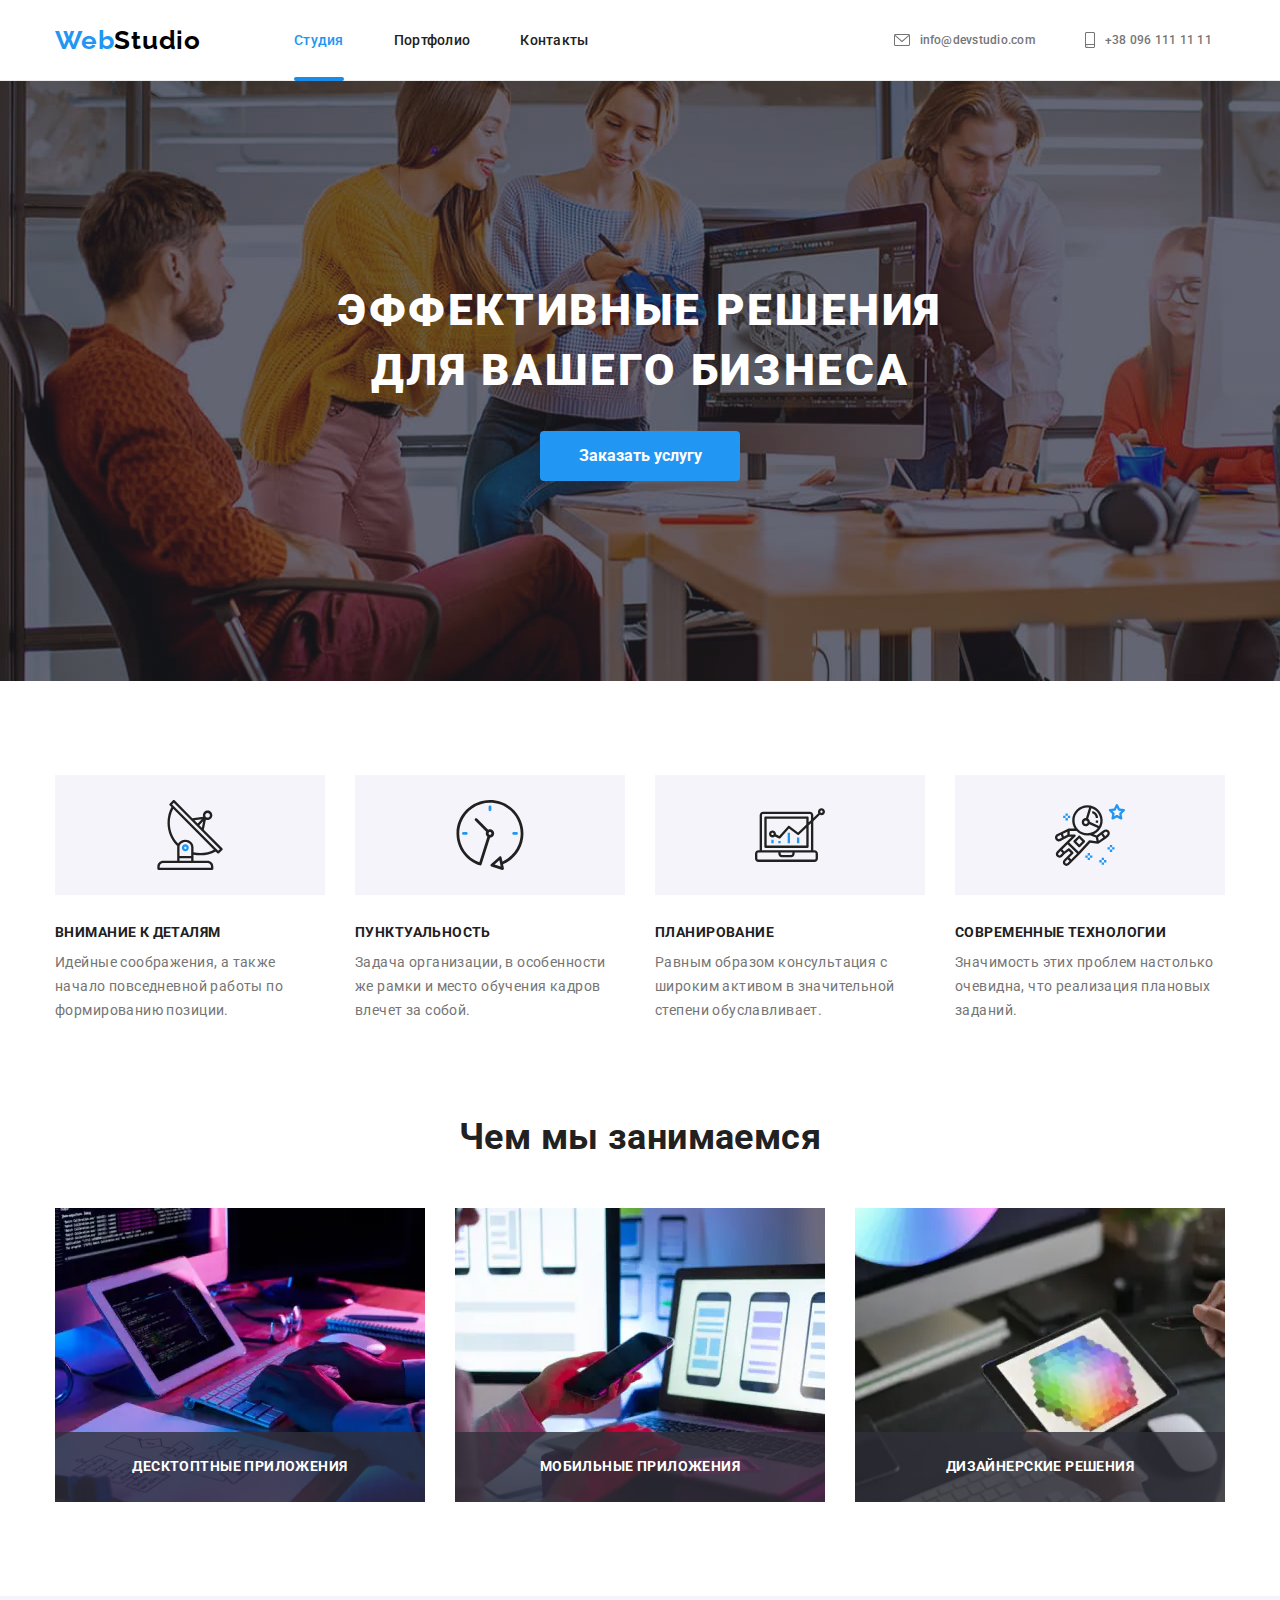
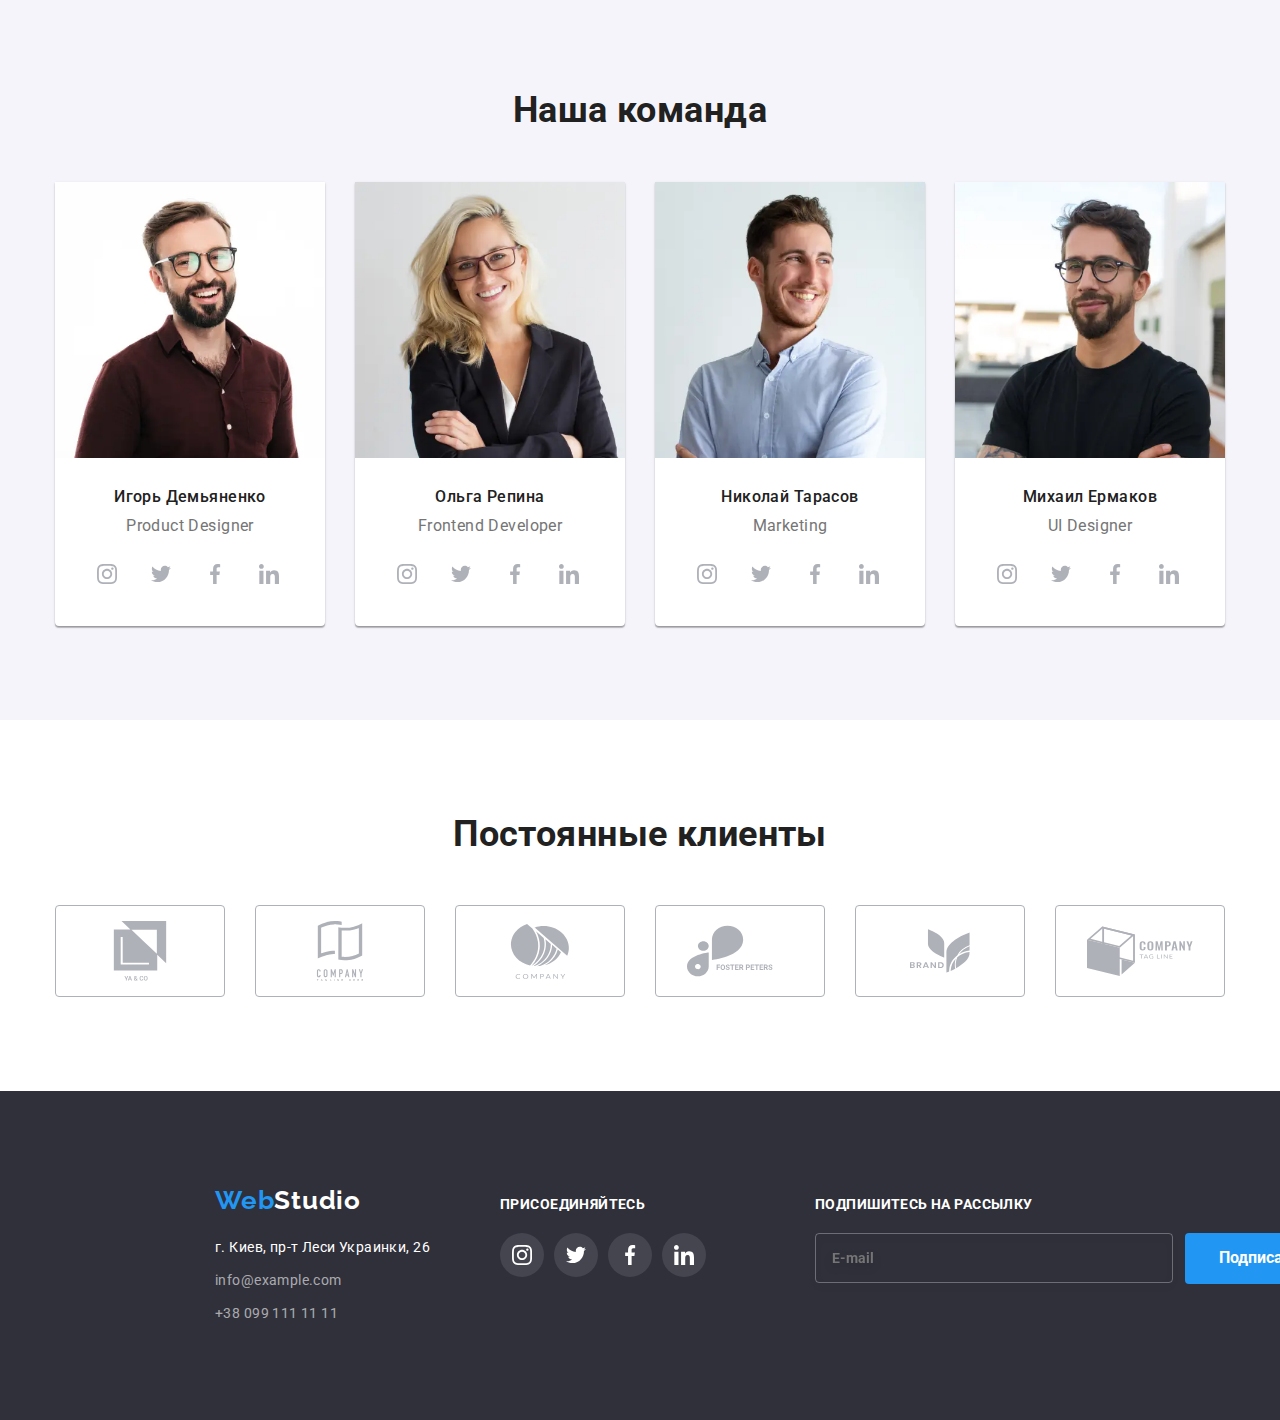
==== commit f5c02ae4: "Update" ====
--- a/index.html
+++ b/index.html
@@ -18,7 +18,7 @@
     <header class="header">
       <div class="container header__container">
         <a class="logo__header" href="./index.html">Web<span class="logo__black">Studio</span></a>
-        
+
         <button
           type="button"
           class="menu-button"
@@ -33,42 +33,42 @@
         </button>
         <div class="menu-container" id="menu-container" data-menu>
           <nav class="nav">
-          <ul class="nav__list">
-            <li class="nav__item">
-              <a class="header__link current" href="./index.html">Студия</a>
-            </li>
-            <li class="nav__item">
-              <a class="header__link" href="./portfolio.html">Портфолио</a>
-            </li>
-            <li class="nav__item">
-              <a class="header__link" href="">Контакты</a>
+            <ul class="nav__list">
+              <li class="nav__item">
+                <a class="header__link current" href="./index.html">Студия</a>
+              </li>
+              <li class="nav__item">
+                <a class="header__link" href="./portfolio.html">Портфолио</a>
+              </li>
+              <li class="nav__item">
+                <a class="header__link" href="">Контакты</a>
+              </li>
+            </ul>
+          </nav>
+          <ul class="auth__list">
+            <li class="auth__item">
+              <a class="header__link header__link--mail" href="mailto:info@devstudio.com">
+                <svg class="icon__mail">
+                  <use href="./images/icons.svg#icon-mail"></use>
+                </svg>
+                info@devstudio.com</a
+              >
+            </li>
+            <li class="auth__item">
+              <a class="header__link header__link--phone" href="tel:+380961111111">
+                <svg class="icon__phone">
+                  <use href="./images/icons.svg#icon-phone"></use>
+                </svg>
+                +38 096 111 11 11</a
+              >
             </li>
           </ul>
-        </nav>
-        <ul class="auth__list">
-          <li class="auth__item">
-            <a class="header__link header__link--mail" href="mailto:info@devstudio.com">
-              <svg class="icon__mail">
-                <use href="./images/icons.svg#icon-mail"></use>
-              </svg>
-              info@devstudio.com</a
-            >
-          </li>
-          <li class="auth__item">
-            <a class="header__link header__link--phone" href="tel:+380961111111">
-              <svg class="icon__phone">
-                <use href="./images/icons.svg#icon-phone"></use>
-              </svg>
-              +38 096 111 11 11</a
-            >
-          </li>
-        </ul>
-        <ul class="menu-button__list">
-          <li class="menu-button__item">Instagram</li>
-          <li class="menu-button__item">Twitter</li>
-          <li class="menu-button__item">Facebook</li>
-          <li class="menu-button__item">LinkedIn</li>
-        </ul>
+          <ul class="menu-button__list">
+            <li class="menu-button__item">Instagram</li>
+            <li class="menu-button__item">Twitter</li>
+            <li class="menu-button__item">Facebook</li>
+            <li class="menu-button__item">LinkedIn</li>
+          </ul>
         </div>
       </div>
     </header>
@@ -142,19 +142,46 @@
           <h2 class="section__title">Чем мы занимаемся</h2>
           <ul class="work__list card__set">
             <li class="work__item card__item">
-              <img src="./images/box1.jpg" width="370" height="294" alt="Разработка" />
+              <picture>
+                <source srcset="./images/box1.webp 1x, ./images/box1x2.webp 2x" type="image/webp" />
+                <img
+                  srcset="./images/box1.jpg 1x, ./images/box1x2.jpg 2x"
+                  src="./images/box1.jpg"
+                  width="370"
+                  height="294"
+                  alt="Разработка"
+                />
+              </picture>
               <div class="work__variant">
                 <p class="work__title">ДЕСКТОПТНЫЕ ПРИЛОЖЕНИЯ</p>
               </div>
             </li>
             <li class="work__item card__item">
-              <img src="./images/box2.jpg" width="370" height="294" alt="Поддержка" />
+              <picture>
+                <source srcset="./images/box2.webp 1x, ./images/box2x2.webp 2x" type="image/webp" />
+                <img
+                  srcset="./images/box2.jpg 1x, ./images/box2x2.jpg 2x"
+                  src="./images/box2.jpg"
+                  width="370"
+                  height="294"
+                  alt="Поддержка"
+                />
+              </picture>
               <div class="work__variant">
                 <p class="work__title">МОБИЛЬНЫЕ ПРИЛОЖЕНИЯ</p>
               </div>
             </li>
             <li class="work__item card__item">
-              <img src="./images/box3.jpg" width="370" height="294" alt="Дизайн" />
+              <picture>
+                <source srcset="./images/box3.webp 1x, ./images/box3x2.webp 2x" type="image/webp" />
+                <img
+                  srcset="./images/box3.jpg 1x, ./images/box3x2.jpg 2x"
+                  src="./images/box3.jpg"
+                  width="370"
+                  height="294"
+                  alt="Дизайн"
+                />
+              </picture>
               <div class="work__variant">
                 <p class="work__title">ДИЗАЙНЕРСКИЕ РЕШЕНИЯ</p>
               </div>
@@ -170,19 +197,22 @@
           <ul class="team__list card__set">
             <li class="team__item card__item">
               <picture>
-                <source srcset="./images/team1.webp 1x, ./images/team1x2.webp 2x" type="image/webp">
-                <img 
-              srcset="./images/team1.jpg 1x, ./images/team1x2.jpg 2x"              
-              src="./images/team1.jpg" 
-              alt="Product Designer photo" 
-              width="450"
-              height="460"
-              />
+                <source
+                  srcset="./images/team1.webp 1x, ./images/team1x2.webp 2x"
+                  type="image/webp"
+                />
+                <img
+                  srcset="./images/team1.jpg 1x, ./images/team1x2.jpg 2x"
+                  src="./images/team1.jpg"
+                  alt="Product Designer photo"
+                  width="450"
+                  height="460"
+                />
               </picture>
               <div class="team__wrapper">
                 <h3 class="team__title">Игорь Демьяненко</h3>
                 <p class="team__position">Product Designer</p>
-                 <ul class="social__list">
+                <ul class="social__list">
                   <li class="social__item">
                     <a
                       class="social__link"
@@ -240,19 +270,22 @@
             </li>
             <li class="team__item card__item">
               <picture>
-                <source srcset="./images/team2.webp 1x, ./images/team2x2.webp 2x" type="image/webp">
+                <source
+                  srcset="./images/team2.webp 1x, ./images/team2x2.webp 2x"
+                  type="image/webp"
+                />
                 <img
-                srcset="./images/team2.jpg 1x, ./images/team2x2.jpg 2x"               
-                src="./images/team2.jpg" 
-                alt="Frontend Developer photo"
-                width="450"
-                height="460"
+                  srcset="./images/team2.jpg 1x, ./images/team2x2.jpg 2x"
+                  src="./images/team2.jpg"
+                  alt="Frontend Developer photo"
+                  width="450"
+                  height="460"
                 />
               </picture>
               <div class="team__wrapper">
                 <h3 class="team__title">Ольга Репина</h3>
                 <p class="team__position">Frontend Developer</p>
-                 <ul class="social__list">
+                <ul class="social__list">
                   <li class="social__item">
                     <a
                       class="social__link"
@@ -310,14 +343,16 @@
             </li>
             <li class="team__item card__item">
               <picture>
-                <source srcset="./images/team3.webp 1x, ./images/team3x2.webp 2x" type="image/webp">
-                <img 
-                srcset="./images/team3.jpg 1x, ./images/team3x2.jpg 2x"
-               
-                src="./images/team3.jpg"
-                alt="Marketing photo" 
-                width="450"
-                height="460"
+                <source
+                  srcset="./images/team3.webp 1x, ./images/team3x2.webp 2x"
+                  type="image/webp"
+                />
+                <img
+                  srcset="./images/team3.jpg 1x, ./images/team3x2.jpg 2x"
+                  src="./images/team3.jpg"
+                  alt="Marketing photo"
+                  width="450"
+                  height="460"
                 />
               </picture>
               <div class="team__wrapper">
@@ -381,19 +416,22 @@
             </li>
             <li class="team__item card__item">
               <picture>
-                <source srcset="./images/team4.webp 1x, ./images/team4x2.webp 2x" type="image/webp">
-                <img 
-                srcset="./images/team4.jpg 1x, ./images/team4x2.jpg 2x"               
-                src="./images/team4.jpg"
-                alt="UI Designer photo" 
-                width="450"
-                height="460"
+                <source
+                  srcset="./images/team4.webp 1x, ./images/team4x2.webp 2x"
+                  type="image/webp"
+                />
+                <img
+                  srcset="./images/team4.jpg 1x, ./images/team4x2.jpg 2x"
+                  src="./images/team4.jpg"
+                  alt="UI Designer photo"
+                  width="450"
+                  height="460"
                 />
               </picture>
               <div class="team__wrapper">
                 <h3 class="team__title">Михаил Ермаков</h3>
                 <p class="team__position">UI Designer</p>
-                 <ul class="social__list">
+                <ul class="social__list">
                   <li class="social__item">
                     <a
                       class="social__link"
@@ -459,42 +497,78 @@
           <h2 class="section__title">Постоянные клиенты</h2>
           <ul class="clients__list card__set">
             <li class="clients__item card__item">
-              <a class="clients__link" href="" target="_blank" rel="noopener noreferrer nofollow" aria-label="ссылка на клинта">
+              <a
+                class="clients__link"
+                href=""
+                target="_blank"
+                rel="noopener noreferrer nofollow"
+                aria-label="ссылка на клинта"
+              >
                 <svg class="clients__icon">
                   <use href="./images/icons.svg#icon-client1"></use>
                 </svg>
               </a>
             </li>
             <li class="clients__item card__item">
-              <a class="clients__link" href="" target="_blank" rel="noopener noreferrer nofollow" aria-label="ссылка на клинта">
+              <a
+                class="clients__link"
+                href=""
+                target="_blank"
+                rel="noopener noreferrer nofollow"
+                aria-label="ссылка на клинта"
+              >
                 <svg class="clients__icon">
                   <use href="./images/icons.svg#icon-client2"></use>
                 </svg>
               </a>
             </li>
             <li class="clients__item card__item">
-              <a class="clients__link" href="" target="_blank" rel="noopener noreferrer nofollow" aria-label="ссылка на клинта">
+              <a
+                class="clients__link"
+                href=""
+                target="_blank"
+                rel="noopener noreferrer nofollow"
+                aria-label="ссылка на клинта"
+              >
                 <svg class="clients__icon">
                   <use href="./images/icons.svg#icon-client3"></use>
                 </svg>
               </a>
             </li>
             <li class="clients__item card__item">
-              <a class="clients__link" href="" target="_blank" rel="noopener noreferrer nofollow" aria-label="ссылка на клинта">
+              <a
+                class="clients__link"
+                href=""
+                target="_blank"
+                rel="noopener noreferrer nofollow"
+                aria-label="ссылка на клинта"
+              >
                 <svg class="clients__icon">
                   <use href="./images/icons.svg#icon-client4"></use>
                 </svg>
               </a>
             </li>
             <li class="clients__item card__item">
-              <a class="clients__link" href="" target="_blank" rel="noopener noreferrer nofollow" aria-label="ссылка на клинта">
+              <a
+                class="clients__link"
+                href=""
+                target="_blank"
+                rel="noopener noreferrer nofollow"
+                aria-label="ссылка на клинта"
+              >
                 <svg class="clients__icon">
                   <use href="./images/icons.svg#icon-client5"></use>
                 </svg>
               </a>
             </li>
             <li class="clients__item card__item">
-              <a class="clients__link" href="" target="_blank" rel="noopener noreferrer nofollow" aria-label="ссылка на клинта">
+              <a
+                class="clients__link"
+                href=""
+                target="_blank"
+                rel="noopener noreferrer nofollow"
+                aria-label="ссылка на клинта"
+              >
                 <svg class="clients__icon">
                   <use href="./images/icons.svg#icon-client6"></use>
                 </svg>
@@ -511,78 +585,105 @@
       <div class="section footer__section">
         <div class="container">
           <div class="footer__item">
-          <a class="footer__link logo__footer" href="./index.html">Web<span class="logo__white">Studio</span></a>
-          <address class="address">
-            <ul class="address__list">
-              <li class="address__item">
+            <a class="footer__link logo__footer" href="./index.html"
+              >Web<span class="logo__white">Studio</span></a
+            >
+            <address class="address">
+              <ul class="address__list">
+                <li class="address__item">
+                  <a
+                    class="footer__link--info"
+                    href="https://goo.gl/maps/AMvUKNJv9h5WxEZ98"
+                    target="_blank"
+                    rel="noopener noreferrer nofollow"
+                    >г. Киев, пр-т Леси Украинки, 26</a
+                  >
+                </li>
+                <li class="address__item">
+                  <a class="footer__link--info" href="mailto:info@example.com">info@example.com</a>
+                </li>
+                <li class="address__item">
+                  <a class="footer__link--info" href="tel:+380991111111">+38 099 111 11 11</a>
+                </li>
+              </ul>
+            </address>
+          </div>
+          <div class="footer__item social">
+            <h2 class="social__title">ПРИСОЕДИНЯЙТЕСЬ</h2>
+            <ul class="social__list">
+              <li class="social__item">
                 <a
-                  class="footer__link--info"
-                  href="https://goo.gl/maps/AMvUKNJv9h5WxEZ98"
+                  class="social__link"
+                  href="https://www.instagram.com/"
                   target="_blank"
                   rel="noopener noreferrer nofollow"
-                  >г. Киев, пр-т Леси Украинки, 26</a>
-              </li>
-              <li class="address__item">
-                <a class="footer__link--info" href="mailto:info@example.com">info@example.com</a>
-              </li>
-              <li class="address__item">
-                <a class="footer__link--info" href="tel:+380991111111">+38 099 111 11 11</a>
+                  aria-label="ссылка на инстаграм"
+                >
+                  <svg class="social__icon social__icon--white">
+                    <use href="./images/icons.svg#icon-instagram"></use>
+                  </svg>
+                </a>
+              </li>
+              <li class="social__item">
+                <a
+                  class="social__link"
+                  href="https://twitter.com/"
+                  target="_blank"
+                  rel="noopener noreferrer nofollow"
+                  aria-label="ссылка на твиттер"
+                >
+                  <svg class="social__icon social__icon--white">
+                    <use href="./images/icons.svg#icon-twitter"></use>
+                  </svg>
+                </a>
+              </li>
+              <li class="social__item">
+                <a
+                  class="social__link"
+                  href="https://www.facebook.com/"
+                  target="_blank"
+                  rel="noopener noreferrer nofollow"
+                  aria-label="ссылка на фейсбук"
+                >
+                  <svg class="social__icon social__icon--white">
+                    <use href="./images/icons.svg#icon-facebook"></use>
+                  </svg>
+                </a>
+              </li>
+              <li class="social__item">
+                <a
+                  class="social__link"
+                  href="https://www.linkedin.com/"
+                  target="_blank"
+                  rel="noopener noreferrer nofollow"
+                  aria-label="ссылка на линкедин"
+                >
+                  <svg class="social__icon social__icon--white">
+                    <use href="./images/icons.svg#icon-linkedin"></use>
+                  </svg>
+                </a>
               </li>
             </ul>
-          </address>
-          </div>
-          <div class="footer__item social">
-          <h2 class="social__title">ПРИСОЕДИНЯЙТЕСЬ</h2>
-          <ul class="social__list">
-            <li class="social__item">
-              <a class="social__link " href="https://www.instagram.com/" target="_blank" rel="noopener noreferrer nofollow" aria-label="ссылка на инстаграм">
-                <svg class="social__icon social__icon--white">
-                  <use href="./images/icons.svg#icon-instagram"></use>
-                </svg>
-              </a>
-            </li>
-            <li class="social__item">
-              <a class="social__link" href="https://twitter.com/" target="_blank" rel="noopener noreferrer nofollow" aria-label="ссылка на твиттер">
-                <svg class="social__icon social__icon--white">
-                  <use href="./images/icons.svg#icon-twitter"></use>
-                </svg>
-              </a>
-            </li>
-            <li class="social__item">
-              <a class="social__link" href="https://www.facebook.com/" target="_blank" rel="noopener noreferrer nofollow" aria-label="ссылка на фейсбук">
-                <svg class="social__icon social__icon--white">
-                  <use href="./images/icons.svg#icon-facebook"></use>
-                </svg>
-              </a>
-            </li>
-            <li class="social__item">
-              <a class="social__link" href="https://www.linkedin.com/" target="_blank" rel="noopener noreferrer nofollow" aria-label="ссылка на линкедин">
-                <svg class="social__icon social__icon--white">
-                  <use href="./images/icons.svg#icon-linkedin"></use>
-                </svg>
-              </a>
-            </li>
-          </ul>
           </div>
           <div class="footer__item subscribe">
-          <form class="submit js-speaker-form">
-            <label class="submit__label" for="mail">подпишитесь на рассылку</label>
-            <div class="subscribe">
-              <input
-                class="submit__input"
-                type="email"
-                name="mail"
-                id="mail"
-                placeholder="E-mail"
-              />
-              <button class="button" type="submit">
-                Подписаться
-                <svg class="submit__icon">
-                  <use href="./images/icons.svg#icon-subscribe"></use>
-                </svg>
-              </button>
-            </div>
-          </form>
+            <form class="submit js-speaker-form">
+              <label class="submit__label" for="mail">подпишитесь на рассылку</label>
+              <div class="subscribe">
+                <input
+                  class="submit__input"
+                  type="email"
+                  name="mail"
+                  id="mail"
+                  placeholder="E-mail"
+                />
+                <button class="button" type="submit">
+                  Подписаться
+                  <svg class="submit__icon">
+                    <use href="./images/icons.svg#icon-subscribe"></use>
+                  </svg>
+                </button>
+              </div>
+            </form>
           </div>
         </div>
       </div>
@@ -590,7 +691,7 @@
 
     <div class="backdrop is-hidden" data-modal>
       <div class="modal">
-        <button class="button__exit"data-modal-close aria-label="кнопка закрытия">
+        <button class="button__exit" data-modal-close aria-label="кнопка закрытия">
           <svg class="icon__exit">
             <use href="./images/icons.svg#icon-exit"></use>
           </svg>
@@ -662,7 +763,6 @@
         </div>
       </div>
     </div>
-      </div>
 
     <script src="./js/modal.js"></script>
     <script src="./js/menu.js"></script>
--- a/css/main.min.css
+++ b/css/main.min.css
@@ -1,2 +1,2 @@
-/*! modern-normalize v0.6.0 | MIT License | https://github.com/sindresorhus/modern-normalize */*,*::before,*::after{-webkit-box-sizing:border-box;box-sizing:border-box}:root{-moz-tab-size:4;-o-tab-size:4;tab-size:4}html{line-height:1.15;-webkit-text-size-adjust:100%}body{margin:0}body{font-family:system-ui,-apple-system,"Segoe UI",Roboto,Helvetica,Arial,sans-serif,"Apple Color Emoji","Segoe UI Emoji"}hr{height:0}abbr[title]{-webkit-text-decoration:underline dotted;text-decoration:underline dotted}b,strong{font-weight:bolder}code,kbd,samp,pre{font-family:SFMono-Regular, Consolas, "Liberation Mono", Menlo, monospace;font-size:1em}small{font-size:80%}sub,sup{font-size:75%;line-height:0;position:relative;vertical-align:baseline}sub{bottom:-0.25em}sup{top:-0.5em}button,input,optgroup,select,textarea{font-family:inherit;font-size:100%;line-height:1.15;margin:0}button,select{text-transform:none}button,[type="button"],[type="reset"],[type="submit"]{-webkit-appearance:button}button::-moz-focus-inner,[type="button"]::-moz-focus-inner,[type="reset"]::-moz-focus-inner,[type="submit"]::-moz-focus-inner{border-style:none;padding:0}button:-moz-focusring,[type="button"]:-moz-focusring,[type="reset"]:-moz-focusring,[type="submit"]:-moz-focusring{outline:1px dotted ButtonText}fieldset{padding:0.35em 0.75em 0.625em}legend{padding:0}progress{vertical-align:baseline}[type="number"]::-webkit-inner-spin-button,[type="number"]::-webkit-outer-spin-button{height:auto}[type="search"]{-webkit-appearance:textfield;outline-offset:-2px}[type="search"]::-webkit-search-decoration{-webkit-appearance:none}::-webkit-file-upload-button{-webkit-appearance:button;font:inherit}summary{display:list-item}.social__list,.modal__list,.nav__list,.auth__list,.about__list,.clients__list,.address__list,.menu-button__list,.team__list,.work__list{list-style:none}.logo__header,.clients__link,.footer__link,.footer__link--info,.header__link{text-decoration:none}:root{--primary-text-color: #757575;--secondary-text-color: #212121;--third-color-text: #ffffff;--primary-bg-color: #ffffff;--secondary-bg-color: #2f303a;--third-bg-color: #f5f4fa;--accent-text-color: #2196f3;--accent-bg-color: #188ce8;--border-color: #ececec;--border-color-second: #eeeeee;--color-black: #000000;--icon-color: #afb1b8;--icon-bg-color: rgba(255, 255, 255, 0.1);--transition: 250ms cubic-bezier(0.17, 0.67, 0.83, 0.67);--card-item: 3;--card-gap-top: 30px;--card-gap-left: 30px}.card__set{display:-webkit-box;display:-ms-flexbox;display:flex;-ms-flex-wrap:wrap;flex-wrap:wrap;margin-left:calc(var(--card-gap-left) * -1);margin-top:calc(var(--card-gap-top) * -1)}@media (max-width: 767.98px){.card__set{--card-gap-left: 15px}}.card__item{margin-top:var(--card-gap-top);margin-left:var(--card-gap-left);-ms-flex-preferred-size:calc(100% / var(--card-item) - var(--card-gap-left));flex-basis:calc(100% / var(--card-item) - var(--card-gap-left))}@media (max-width: 767.98px){.card__item{--card-gap-left: 15px}}.visually--hidden{position:absolute;width:1px;height:1px;margin:-1px;border:0;padding:0;clip:rect(0 0 0 0);overflow:hidden}h1,h2,h3,h4,h5,h6,p,ul{margin:0;padding:0}body{font-family:'Roboto', sans-serif;font-style:normal;font-weight:400;font-size:14px;line-height:1.71;letter-spacing:0.03em;color:var(--primary-text-color)}img{display:block;max-width:100%;height:auto}.container{padding-left:15px;padding-right:15px;margin-left:auto;margin-right:auto}@media (max-width: 767.98px){.container{max-width:480px}}@media (min-width: 768px) and (max-width: 1199.98px){.container{max-width:768px}}@media (min-width: 1200px){.container{width:1200px}}@media (max-width: 767.98px){.section{padding-top:60px;padding-bottom:60px}}@media (min-width: 768px) and (max-width: 1199.98px){.section{padding-top:60px;padding-bottom:60px}}@media (min-width: 1200px){.section{margin-left:auto;margin-right:auto;padding-top:94px;padding-bottom:94px}}.section__title{text-align:center;font-weight:700;font-size:36px;line-height:1.16;margin-bottom:50px;color:var(--secondary-text-color)}.section__team{background-color:var(--third-bg-color);text-align:center}@media (max-width: 767.98px){.section__team{max-width:480px;margin-left:auto;margin-right:auto}}@media (min-width: 768px) and (max-width: 1199.98px){.section__team{max-width:768px;margin-left:auto;margin-right:auto}}@media (min-width: 1200px){.section__team{max-width:1600px}}@media (max-width: 767.98px){.about__section{padding-top:60px;padding-bottom:60px}}@media (min-width: 1200px){.about__section{padding-bottom:0}}@media (max-width: 767.98px){.clients__section{padding-top:60px;padding-bottom:60px}}@media (min-width: 768px) and (max-width: 1199.98px){.clients__section{padding-bottom:0}}.social__list{display:-webkit-box;display:-ms-flexbox;display:flex;-webkit-box-align:center;-ms-flex-align:center;align-items:center}@media (max-width: 767.98px){.social__list{-webkit-box-pack:center;-ms-flex-pack:center;justify-content:center}}.social__item:not(:last-child){margin-right:10px}.social__link{display:-webkit-box;display:-ms-flexbox;display:flex;-webkit-box-pack:center;-ms-flex-pack:center;justify-content:center;-webkit-box-align:center;-ms-flex-align:center;align-items:center;width:44px;height:44px;border-radius:50%;fill:var(--icon-color);background-color:var(--icon-bg-color);-webkit-transition:fill var(--transition),background-color var(--transition);transition:fill var(--transition),background-color var(--transition)}.social__link:focus,.social__link:hover{background-color:var(--accent-text-color);fill:var(--third-color-text)}.social__icon{width:20px;height:20px}.social__icon--white{fill:var(--third-color-text)}.button{display:-webkit-box;display:-ms-flexbox;display:flex;-webkit-box-pack:center;-ms-flex-pack:center;justify-content:center;-webkit-box-align:center;-ms-flex-align:center;align-items:center;font-family:'Roboto';font-style:normal;margin-left:auto;margin-right:auto;padding:10px 32px;cursor:pointer;min-width:200px;font-weight:700;font-size:16px;line-height:1.88;background-color:var(--accent-text-color);color:var(--third-color-text);border:none;border-radius:4px;-webkit-transition:background-color var(--transition);transition:background-color var(--transition)}.button:hover,.button:focus{background-color:var(--accent-bg-color)}.button__exit{position:absolute;display:-webkit-box;display:-ms-flexbox;display:flex;-webkit-box-pack:center;-ms-flex-pack:center;justify-content:center;-webkit-box-align:center;-ms-flex-align:center;align-items:center;top:8px;right:8px;height:30px;width:30px;border-radius:50%;border:1px solid rgba(0,0,0,0.1)}.button__exit:hover .icon__exit{fill:var(--accent-text-color)}.button__exit:focus .icon__exit{fill:var(--accent-text-color)}.backdrop{position:fixed;z-index:2;top:0;left:0;width:100%;height:100%;background:rgba(0,0,0,0.2);opacity:1;-webkit-transition:opacity var(--transition);transition:opacity var(--transition);overflow-y:scroll}.backdrop.is-hidden{opacity:0;pointer-events:none}.logo__footer{display:block;-webkit-box-align:center;-ms-flex-align:center;align-items:center;margin-bottom:20px;font-family:'Raleway', sans-serif;font-style:normal;font-weight:700;font-size:26px;line-height:1.19;letter-spacing:0.03em;color:var(--accent-text-color)}@media (max-width: 767.98px){.logo__footer{display:-webkit-box;display:-ms-flexbox;display:flex;-webkit-box-pack:center;-ms-flex-pack:center;justify-content:center;-webkit-box-align:center;-ms-flex-align:center;align-items:center}}.logo__header{color:inherit;font-family:'Raleway', sans-serif;font-style:normal;font-weight:700;font-size:26px;line-height:1.19;letter-spacing:0.03em;color:var(--accent-text-color)}@media (min-width: 768px){.logo__header{margin-right:84px}}@media (min-width: 1200px){.logo__header{margin-right:93px}}.logo__black{color:var(--color-black)}.logo__white{color:var(--third-color-text)}.modal{padding:40px;position:absolute;top:50%;left:50%;-webkit-transform:translate(-50%, -50%) scale(1);transform:translate(-50%, -50%) scale(1);min-width:528px;min-height:581px;background-color:var(--primary-bg-color);-webkit-transition:-webkit-transform var(--transition);transition:-webkit-transform var(--transition);transition:transform var(--transition);transition:transform var(--transition), -webkit-transform var(--transition)}@media (max-width: 767.98px){.modal{top:50%;left:50%;-webkit-transform:translate(-50%, -35%) scale(1);transform:translate(-50%, -35%) scale(1);min-width:450px;min-height:609px}}@media (min-width: 768px) and (max-width: 1199.98px){.modal{min-width:450px;min-height:609px;top:50%;left:50%;-webkit-transform:translate(-50%, -60%) scale(1);transform:translate(-50%, -60%) scale(1)}}.backdrop.is-hidden .modal{-webkit-transform:translate(-50%, -50%) scale(0);transform:translate(-50%, -50%) scale(0)}.icon__exit{height:11px;width:11px;fill:var(--secondary-text-color);-webkit-transition:fill var(--transition);transition:fill var(--transition)}.modal__title{text-align:center;font-weight:700;font-size:20px;line-height:23px;color:var(--secondary-text-color);margin-bottom:30px}.modal__list{margin-bottom:20px}.modal__item{position:relative}.modal__item:not(:last-child){margin-bottom:28px}.modal__input[placeholder]{padding-left:42px;font-size:12px;line-height:1.14;letter-spacing:0.01em;color:rgba(117,117,117,0.5)}.modal__input{width:100%;height:40px;border:1px solid;border-color:rgba(33,33,33,0.2);border-radius:4px;-webkit-transition:border-color var(--transition),color var(--transition);transition:border-color var(--transition),color var(--transition)}.modal__input:hover,.modal__input:focus{fill:var(--accent-text-color);color:var(--accent-text-color);border-color:var(--accent-text-color)}.modal__input:hover+.modal__icon,.modal__input:focus+.modal__icon{fill:var(--accent-text-color)}.modal__textarea{resize:none;width:100%;height:120px;padding:12px 16px;font-size:12px;line-height:1.14;letter-spacing:0.01em;color:rgba(117,117,117,0.5);-webkit-transition:color var(--transition);transition:color var(--transition)}.modal__textarea:focus,.modal__textarea:hover{fill:var(--accent-text-color);color:var(--accent-text-color);border-color:var(--accent-text-color)}.modal__name{position:absolute;top:-17px;left:0;font-size:12px;line-height:1.14;letter-spacing:0.01em;color:var(--primary-text-color);margin-bottom:4px}.modal__icon{position:absolute;left:12px;top:50%;-webkit-transform:translateY(-50%);transform:translateY(-50%);height:18px;width:18px;-webkit-transition:fill var(--transition);transition:fill var(--transition)}.confirmation__link{margin-left:2px;color:var(--accent-text-color)}.confirmation__label{display:-webkit-box;display:-ms-flexbox;display:flex;-webkit-box-align:center;-ms-flex-align:center;align-items:center;-webkit-box-pack:center;-ms-flex-pack:center;justify-content:center;cursor:pointer;margin-bottom:30px;line-height:1.71px;color:var(--primary-text-color)}@media (max-width: 767.98px){.confirmation__label{font-size:12px}}@media (min-width: 768px){.confirmation__label{font-size:12px}}.confirmation__checkbox{position:absolute;width:1px;height:1px;margin:-1px;border:0;padding:0;clip:rect(0 0 0 0);overflow:hidden}.checkbox__icon{width:16px;height:15px;border:2px solid;border-color:var(--secondary-text-color);border-radius:4px;margin-right:9px}.confirmation__checkbox:checked ~ .checkbox__icon{background-image:url(../images/check.svg);background-size:contain;background-origin:border-box;background-color:var(--accent-text-color);border-color:var(--accent-text-color)}@media (max-width: 767.98px){.nav__item:last-child{padding-bottom:306px}}@media (max-width: 767.98px){.nav__item:not(:last-child){margin-bottom:32px}}@media (min-width: 768px){.nav__item:not(:last-child){margin-right:50px}}.nav{color:var(--secondary-text-color)}@media (max-width: 767.98px){.nav__list{padding-top:48px}}@media (min-width: 768px){.nav__list{display:-webkit-box;display:-ms-flexbox;display:flex;-webkit-box-align:center;-ms-flex-align:center;align-items:center}}.auth__list{display:-webkit-box;display:-ms-flexbox;display:flex}@media (max-width: 767.98px){.auth__list{-webkit-box-orient:horizontal;-webkit-box-direction:reverse;-ms-flex-direction:row-reverse;flex-direction:row-reverse;flex-direction:column-reverse}}@media (min-width: 768px) and (max-width: 1199.98px){.auth__list{margin-left:75px;-webkit-box-pack:center;-ms-flex-pack:center;justify-content:center;-webkit-box-orient:vertical;-webkit-box-direction:normal;-ms-flex-direction:column;flex-direction:column}}@media (min-width: 1200px){.auth__list{margin-left:305px}}@media (max-width: 767.98px){.auth__item:not(:first-child){margin-bottom:32px;font-weight:500;font-size:34px;line-height:40px;letter-spacing:0.02em;color:var(--accent-text-color)}}@media (max-width: 767.98px){.auth__item:not(:last-child){margin-bottom:64px;font-size:24px;line-height:28px;letter-spacing:0.02em}}@media (min-width: 1200px){.auth__item:not(:last-child){margin-right:50px}}.icon__mail{width:16px;height:12px;margin-right:10px}@media (max-width: 767.98px){.icon__mail{display:none}}.icon__phone{width:10px;height:16px;margin-right:10px}@media (max-width: 767.98px){.icon__phone{display:none}}@media (min-width: 768px){.current{display:-webkit-box;display:-ms-flexbox;display:flex;position:relative;color:var(--accent-text-color)}.current::after{position:absolute;content:'';bottom:-1px;width:100%;height:4px;border-radius:2px;background-color:var(--accent-bg-color)}}.about__icons{display:-webkit-box;display:-ms-flexbox;display:flex;-webkit-box-pack:center;-ms-flex-pack:center;justify-content:center;-webkit-box-align:center;-ms-flex-align:center;align-items:center;height:120px;margin-bottom:30px;background-color:var(--third-bg-color)}@media (max-width: 767.98px){.about__icons{max-width:480px}}.about__icon{width:70px;height:70px}.about__item{--card-item: 4}@media (max-width: 767.98px){.about__item{--card-item: 1}}@media (min-width: 768px) and (max-width: 1199.98px){.about__item{--card-item: 2}}.about__title{font-weight:700;font-size:14px;line-height:1.14;text-transform:uppercase;margin-bottom:10px;color:var(--secondary-text-color)}@media (max-width: 767.98px){.about__title{text-align:center}}.clients__list{-webkit-box-pack:center;-ms-flex-pack:center;justify-content:center}@media (max-width: 767.98px){.clients__list{margin-left:-30px}}@media (min-width: 768px) and (max-width: 1199.98px){.clients__list{padding-bottom:60px}}.clients__item{--card-item: 6}@media (max-width: 767.98px){.clients__item{--card-item: 2;--card-gap-left: 30px}}@media (min-width: 768px) and (max-width: 1199.98px){.clients__item{--card-item: 3}}.clients__link{display:-webkit-box;display:-ms-flexbox;display:flex;-webkit-box-pack:center;-ms-flex-pack:center;justify-content:center;-webkit-box-align:center;-ms-flex-align:center;align-items:center;color:inherit;width:100%;height:92px;border:1px solid var(--icon-color);border-radius:4px;fill:var(--icon-color);-webkit-transition:border-color var(--transition),fill var(--transition);transition:border-color var(--transition),fill var(--transition)}.clients__link:focus,.clients__link:hover{fill:var(--accent-text-color);border-color:var(--accent-text-color)}.clients__icon{width:106px;height:60px}.footer>.social__icon{fill:var(--third-color-text)}@media (max-width: 767.98px){.footer{max-width:480px;margin-left:auto;margin-right:auto}}@media (min-width: 768px) and (max-width: 1199.98px){.footer{max-width:768px;margin-left:auto;margin-right:auto}}@media (min-width: 1200px){.footer{width:1600px;margin-left:auto;margin-right:auto}}.footer__section{background-color:var(--secondary-bg-color)}@media (max-width: 767.98px){.footer__section{padding-top:60px;padding-bottom:60px}}@media (min-width: 768px) and (max-width: 1199.98px){.footer__section{padding-top:60px;padding-bottom:60px}}@media (max-width: 767.98px){.footer .container{display:block;-webkit-box-pack:center;-ms-flex-pack:center;justify-content:center;-webkit-box-align:center;-ms-flex-align:center;align-items:center;height:500px}}@media (min-width: 768px) and (max-width: 1199.98px){.footer .container{display:-webkit-box;display:-ms-flexbox;display:flex;-ms-flex-wrap:wrap;flex-wrap:wrap}}@media (min-width: 1200px){.footer .container{display:-webkit-box;display:-ms-flexbox;display:flex;-webkit-box-align:baseline;-ms-flex-align:baseline;align-items:baseline}}@media (max-width: 767.98px){.footer__item{margin-bottom:60px}}@media (min-width: 768px) and (max-width: 1199.98px){.footer__item{margin-left:auto}.footer__item:last-child{margin-right:auto}.footer__item:not(:last-child){margin-bottom:60px}}@media (min-width: 768px) and (max-width: 1199.98px){.footer__item:not(:last-child){margin-right:70px}}@media (min-width: 1200px){.footer__item:last-child{margin-left:auto}}.address{font-style:inherit}@media (max-width: 767.98px){.address{display:-webkit-box;display:-ms-flexbox;display:flex;-webkit-box-pack:center;-ms-flex-pack:center;justify-content:center;text-align:center}}@media (min-width: 1200px){.address{margin-right:70px}}@media (max-width: 767.98px){.address__list{display:block;-webkit-box-pack:center;-ms-flex-pack:center;justify-content:center;-webkit-box-align:center;-ms-flex-align:center;align-items:center}}.address__item:not(:last-child){margin-bottom:9px}.footer__link--info[target='_blank']{color:var(--third-color-text)}.footer__link--info{color:rgba(255,255,255,0.6);-webkit-transition:color var(--transition);transition:color var(--transition)}.footer__link--info:hover,.footer__link--info:focus{color:var(--accent-text-color)}.social__title{font-weight:700;font-size:14px;line-height:1.14;text-transform:uppercase;margin-bottom:20px;color:var(--third-color-text)}@media (max-width: 767.98px){.social__title{display:-webkit-box;display:-ms-flexbox;display:flex;-webkit-box-pack:center;-ms-flex-pack:center;justify-content:center;-webkit-box-align:center;-ms-flex-align:center;align-items:center}}@media (min-width: 768px) and (max-width: 1199.98px){.subscribe{display:block;text-align:center;width:450px}}@media (min-width: 1200px){.subscribe{display:-webkit-box;display:-ms-flexbox;display:flex;-webkit-box-align:center;-ms-flex-align:center;align-items:center}}.submit__label{display:block;font-weight:700;font-size:14px;line-height:1.14;text-transform:uppercase;margin-bottom:20px;color:var(--third-color-text)}@media (max-width: 767.98px){.submit__label{display:-webkit-box;display:-ms-flexbox;display:flex;-webkit-box-pack:center;-ms-flex-pack:center;justify-content:center;-webkit-box-align:center;-ms-flex-align:center;align-items:center}}.submit__input{padding-left:16px;margin-right:12px;height:50px;font-weight:700;font-size:14px;line-height:1.14;border:1px solid rgba(255,255,255,0.3);-webkit-box-sizing:border-box;box-sizing:border-box;-webkit-filter:drop-shadow(0px 4px 4px rgba(0,0,0,0.15));filter:drop-shadow(0px 4px 4px rgba(0,0,0,0.15));border-radius:4px;color:rgba(255,255,255,0.6);background-color:inherit}@media (max-width: 767.98px){.submit__input{width:100%;margin-bottom:20px}}@media (min-width: 768px) and (max-width: 1199.98px){.submit__input{width:100%;margin-bottom:20px}}@media (min-width: 1200px){.submit__input{width:358px}}.submit__icon{margin-left:10px;width:24px;height:24px}.header{border-bottom:1px solid var(--border-color);background-color:var(--primary-bg-color)}@media (max-width: 767.98px){.header{max-width:480px;margin-left:auto;margin-right:auto}}@media (min-width: 768px){.header{max-width:768px;margin-left:auto;margin-right:auto}}@media (min-width: 1200px){.header{max-width:1600px;margin-left:auto;margin-right:auto}}.header__container{position:relative;display:-webkit-box;display:-ms-flexbox;display:flex;-webkit-box-align:center;-ms-flex-align:center;align-items:center}@media (min-width: 1200px){.header__container{max-width:1200px;margin-left:auto;margin-right:auto}}.header__link{display:-webkit-box;display:-ms-flexbox;display:flex;-webkit-box-align:center;-ms-flex-align:center;align-items:center;color:inherit;font-weight:500;font-size:14px;line-height:16px;letter-spacing:0.02em;fill:var(--primary-text-color);-webkit-transition:fill var(--transition),color var(--transition);transition:fill var(--transition),color var(--transition)}@media (max-width: 767.98px){.header__link{font-size:40px;line-height:1.17;padding-left:40px}}@media (min-width: 768px){.header__link{padding-top:32px;padding-bottom:32px}}.header__link:focus,.header__link:hover{color:var(--accent-text-color);fill:var(--accent-text-color)}@media (max-width: 767.98px){.header__link--phone{font-size:34px}}@media (min-width: 768px){.header__link--phone{padding:0px;font-size:12px;line-height:1.17}}@media (min-width: 1200px){.header__link--phone{display:-webkit-box;display:-ms-flexbox;display:flex}}@media (max-width: 767.98px){.header__link--mail{font-size:24px}}@media (min-width: 768px){.header__link--mail{padding:0px;padding-bottom:10px;font-size:12px;line-height:1.17}}@media (min-width: 1200px){.header__link--mail{display:-webkit-box;display:-ms-flexbox;display:flex;padding:0px}}.current{color:var(--accent-text-color);fill:var(--accent-text-color)}.menu-button{display:-webkit-inline-box;display:-ms-inline-flexbox;display:inline-flex;margin-left:auto;padding:0;border:none;background-color:transparent;-webkit-transition:fill var(--transition);transition:fill var(--transition)}@media (min-width: 768px){.menu-button{display:none}}.menu-button:hover,.menu-button:focus{fill:var(--accent-text-color)}.menu-button__icon{display:-webkit-box;display:-ms-flexbox;display:flex;-webkit-box-align:center;-ms-flex-align:center;align-items:center;-webkit-box-pack:center;-ms-flex-pack:center;justify-content:center;width:40px;height:40px}.menu-button.is-open .menu-button__icon--open{display:none}.menu-button__icon--close{display:none}.menu-button.is-open .menu-button__icon--close{display:block}@media (max-width: 767.98px){.menu-container{display:none;z-index:50;position:absolute;top:100%;left:0;width:100%;height:796px;background-color:var(--primary-bg-color)}.menu-container.is-open{display:block}}@media (min-width: 768px){.menu-container{display:-webkit-box;display:-ms-flexbox;display:flex}}@media (min-width: 1200px){.menu-container>.auth__list{display:-webkit-box;display:-ms-flexbox;display:flex;-webkit-box-orient:horizontal;-webkit-box-direction:normal;-ms-flex-direction:row;flex-direction:row;-webkit-box-align:center;-ms-flex-align:center;align-items:center}}.menu-button__list{display:-webkit-box;display:-ms-flexbox;display:flex;padding-left:40px}@media (min-width: 768px){.menu-button__list{display:none}}.menu-button__item{font-weight:500;font-size:18px;line-height:1.22;letter-spacing:0.02em;color:var(--accent-text-color)}.menu-button__item:not(:first-child)::before{content:'';margin-right:10px;border:1px solid rgba(33,33,33,0.2);-webkit-transform:rotate(90deg);transform:rotate(90deg)}.menu-button__item:not(:last-child){margin-right:10px}.hero{margin-left:auto;margin-right:auto;display:-webkit-box;display:-ms-flexbox;display:flex;-webkit-box-align:center;-ms-flex-align:center;align-items:center;max-width:1600px;background-color:var(--secondary-bg-color)}@media (max-width: 767.98px){.hero{height:400px;max-width:480px}}@media (min-width: 768px) and (max-width: 1199.98px){.hero{height:400px;max-width:768px}}@media (min-width: 1200px){.hero{padding-top:200px;padding-bottom:200px}}@media (max-width: 767.98px){.hero{background-image:-webkit-gradient(linear, left top, right top, from(rgba(47,48,58,0.4)), to(rgba(47,48,58,0.4))),url(../images/header-mobile.jpg);background-image:linear-gradient(to right, rgba(47,48,58,0.4), rgba(47,48,58,0.4)),url(../images/header-mobile.jpg)}}@media screen and (max-width: 767.98px) and (min-device-pixel-ratio: 2), screen and (max-width: 767.98px) and (-moz-min-devile-pixel-ratio: 2), screen and (max-width: 767.98px) and (-o-min-devile-pixel-ratio: 2 / 1), screen and (max-width: 767.98px) and (-webkit-min-devile-pixel-ratio: 2), screen and (max-width: 767.98px) and (-webkit-min-device-pixel-ratio: 2), screen and (max-width: 767.98px) and (min-resolution: 192dpi), screen and (max-width: 767.98px) and (min-resolution: 2dppx){.hero{background-image:-webkit-gradient(linear, left top, right top, from(rgba(47,48,58,0.4)), to(rgba(47,48,58,0.4))),url(../images/header-mobile2x.jpg);background-image:linear-gradient(to right, rgba(47,48,58,0.4), rgba(47,48,58,0.4)),url(../images/header-mobile2x.jpg)}}@media (min-width: 768px) and (max-width: 1199.98px){.hero{background-image:-webkit-gradient(linear, left top, right top, from(rgba(47,48,58,0.4)), to(rgba(47,48,58,0.4))),url(../images/header-tablet.jpg);background-image:linear-gradient(to right, rgba(47,48,58,0.4), rgba(47,48,58,0.4)),url(../images/header-tablet.jpg)}}@media screen and (min-width: 768px) and (max-width: 1199.98px) and (min-device-pixel-ratio: 2), screen and (min-width: 768px) and (max-width: 1199.98px) and (-moz-min-devile-pixel-ratio: 2), screen and (min-width: 768px) and (max-width: 1199.98px) and (-o-min-devile-pixel-ratio: 2 / 1), screen and (min-width: 768px) and (max-width: 1199.98px) and (-webkit-min-devile-pixel-ratio: 2), screen and (min-width: 768px) and (max-width: 1199.98px) and (-webkit-min-device-pixel-ratio: 2), screen and (min-width: 768px) and (max-width: 1199.98px) and (min-resolution: 192dpi), screen and (min-width: 768px) and (max-width: 1199.98px) and (min-resolution: 2dppx){.hero{background-image:-webkit-gradient(linear, left top, right top, from(rgba(47,48,58,0.4)), to(rgba(47,48,58,0.4))),url(../images/header-tablet2x.jpg);background-image:linear-gradient(to right, rgba(47,48,58,0.4), rgba(47,48,58,0.4)),url(../images/header-tablet2x.jpg)}}@media (min-width: 1200px){.hero{background-image:-webkit-gradient(linear, left top, right top, from(rgba(47,48,58,0.4)), to(rgba(47,48,58,0.4))),url(../images/header-desktop.jpg);background-image:linear-gradient(to right, rgba(47,48,58,0.4), rgba(47,48,58,0.4)),url(../images/header-desktop.jpg)}}@media screen and (min-width: 1200px) and (min-device-pixel-ratio: 2), screen and (min-width: 1200px) and (-moz-min-devile-pixel-ratio: 2), screen and (min-width: 1200px) and (-o-min-devile-pixel-ratio: 2 / 1), screen and (min-width: 1200px) and (-webkit-min-devile-pixel-ratio: 2), screen and (min-width: 1200px) and (-webkit-min-device-pixel-ratio: 2), screen and (min-width: 1200px) and (min-resolution: 192dpi), screen and (min-width: 1200px) and (min-resolution: 2dppx){.hero{background-image:-webkit-gradient(linear, left top, right top, from(rgba(47,48,58,0.4)), to(rgba(47,48,58,0.4))),url(../images/header-desktop2x.jpg);background-image:linear-gradient(to right, rgba(47,48,58,0.4), rgba(47,48,58,0.4)),url(../images/header-desktop2x.jpg)}}.hero__title{text-align:center;width:696px;margin-left:auto;margin-right:auto;font-weight:900;font-size:44px;line-height:1.36;text-transform:uppercase;letter-spacing:0.06em;margin-bottom:30px;color:var(--third-color-text)}@media (max-width: 767.98px){.hero__title{font-size:26px;line-height:1.62;max-width:360px}}@media (min-width: 768px) and (max-width: 1199.98px){.hero__title{font-size:26px;line-height:1.62;text-align:center;letter-spacing:0.06em;text-transform:uppercase;max-width:360px;color:#ffffff}}.team__position{margin-bottom:16px}.team__position,.team__title{font-size:16px;line-height:1.18}.team__title{margin-bottom:10px;font-weight:500;color:var(--secondary-text-color)}.team__item{background:var(--primary-bg-color);-webkit-box-shadow:0px 1px 3px rgba(0,0,0,0.12),0px 1px 1px rgba(0,0,0,0.14),0px 2px 1px rgba(0,0,0,0.2);box-shadow:0px 1px 3px rgba(0,0,0,0.12),0px 1px 1px rgba(0,0,0,0.14),0px 2px 1px rgba(0,0,0,0.2);border-radius:0px 0px 4px 4px}.team__item{--card-item: 4}@media (max-width: 767.98px){.team__item{--card-item: 1}}@media (min-width: 768px) and (max-width: 1199.98px){.team__item{--card-item: 2}}.team__wrapper{padding:30px}@media (max-width: 767.98px){.section__work{display:none}}@media (min-width: 768px) and (max-width: 1199.98px){.section__work{display:none}}@media (min-width: 1200px){.section__work{display:block}}.work__item{position:relative;--card-item: 3}.work__variant{position:absolute;display:-webkit-box;display:-ms-flexbox;display:flex;-webkit-box-align:center;-ms-flex-align:center;align-items:center;-webkit-box-pack:center;-ms-flex-pack:center;justify-content:center;bottom:0;left:0;width:100%;height:70px;background-color:rgba(47,48,58,0.8)}.work__title{font-weight:700;font-size:14px;line-height:1.14;color:var(--third-color-text)}
+/*! modern-normalize v0.6.0 | MIT License | https://github.com/sindresorhus/modern-normalize */*,*::before,*::after{-webkit-box-sizing:border-box;box-sizing:border-box}:root{-moz-tab-size:4;-o-tab-size:4;tab-size:4}html{line-height:1.15;-webkit-text-size-adjust:100%}body{margin:0}body{font-family:system-ui,-apple-system,"Segoe UI",Roboto,Helvetica,Arial,sans-serif,"Apple Color Emoji","Segoe UI Emoji"}hr{height:0}abbr[title]{-webkit-text-decoration:underline dotted;text-decoration:underline dotted}b,strong{font-weight:bolder}code,kbd,samp,pre{font-family:SFMono-Regular, Consolas, "Liberation Mono", Menlo, monospace;font-size:1em}small{font-size:80%}sub,sup{font-size:75%;line-height:0;position:relative;vertical-align:baseline}sub{bottom:-0.25em}sup{top:-0.5em}button,input,optgroup,select,textarea{font-family:inherit;font-size:100%;line-height:1.15;margin:0}button,select{text-transform:none}button,[type="button"],[type="reset"],[type="submit"]{-webkit-appearance:button}button::-moz-focus-inner,[type="button"]::-moz-focus-inner,[type="reset"]::-moz-focus-inner,[type="submit"]::-moz-focus-inner{border-style:none;padding:0}button:-moz-focusring,[type="button"]:-moz-focusring,[type="reset"]:-moz-focusring,[type="submit"]:-moz-focusring{outline:1px dotted ButtonText}fieldset{padding:0.35em 0.75em 0.625em}legend{padding:0}progress{vertical-align:baseline}[type="number"]::-webkit-inner-spin-button,[type="number"]::-webkit-outer-spin-button{height:auto}[type="search"]{-webkit-appearance:textfield;outline-offset:-2px}[type="search"]::-webkit-search-decoration{-webkit-appearance:none}::-webkit-file-upload-button{-webkit-appearance:button;font:inherit}summary{display:list-item}.social__list,.modal__list,.nav__list,.auth__list,.about__list,.clients__list,.address__list,.menu-button__list,.team__list,.work__list{list-style:none}.logo__header,.clients__link,.footer__link,.footer__link--info,.header__link{text-decoration:none}:root{--primary-text-color: #757575;--secondary-text-color: #212121;--third-color-text: #ffffff;--primary-bg-color: #ffffff;--secondary-bg-color: #2f303a;--third-bg-color: #f5f4fa;--accent-text-color: #2196f3;--accent-bg-color: #188ce8;--border-color: #ececec;--border-color-second: #eeeeee;--color-black: #000000;--icon-color: #afb1b8;--icon-bg-color: rgba(255, 255, 255, 0.1);--transition: 250ms cubic-bezier(0.17, 0.67, 0.83, 0.67);--card-item: 3;--card-gap-top: 30px;--card-gap-left: 30px}.card__set{display:-webkit-box;display:-ms-flexbox;display:flex;-ms-flex-wrap:wrap;flex-wrap:wrap;margin-left:calc(var(--card-gap-left) * -1);margin-top:calc(var(--card-gap-top) * -1)}@media (max-width: 767.98px){.card__set{--card-gap-left: 15px}}.card__item{margin-top:var(--card-gap-top);margin-left:var(--card-gap-left);-ms-flex-preferred-size:calc(100% / var(--card-item) - var(--card-gap-left));flex-basis:calc(100% / var(--card-item) - var(--card-gap-left))}@media (max-width: 767.98px){.card__item{--card-gap-left: 15px}}.visually--hidden{position:absolute;width:1px;height:1px;margin:-1px;border:0;padding:0;clip:rect(0 0 0 0);overflow:hidden}h1,h2,h3,h4,h5,h6,p,ul{margin:0;padding:0}body{font-family:'Roboto', sans-serif;font-style:normal;font-weight:400;font-size:14px;line-height:1.71;letter-spacing:0.03em;color:var(--primary-text-color)}img{display:block;max-width:100%;height:auto}.container{padding-left:15px;padding-right:15px;margin-left:auto;margin-right:auto}@media (max-width: 767.98px){.container{max-width:480px}}@media (min-width: 768px) and (max-width: 1199.98px){.container{max-width:768px}}@media (min-width: 1200px){.container{width:1200px}}@media (max-width: 767.98px){.section{padding-top:60px;padding-bottom:60px}}@media (min-width: 768px) and (max-width: 1199.98px){.section{padding-top:60px;padding-bottom:60px}}@media (min-width: 1200px){.section{margin-left:auto;margin-right:auto;padding-top:94px;padding-bottom:94px}}.section__title{text-align:center;font-weight:700;font-size:36px;line-height:1.16;margin-bottom:50px;color:var(--secondary-text-color)}.section__team{background-color:var(--third-bg-color);text-align:center}@media (max-width: 767.98px){.section__team{max-width:480px;margin-left:auto;margin-right:auto}}@media (min-width: 768px) and (max-width: 1199.98px){.section__team{max-width:768px;margin-left:auto;margin-right:auto}}@media (min-width: 1200px){.section__team{max-width:1600px}}@media (max-width: 767.98px){.about__section{padding-top:60px;padding-bottom:60px}}@media (min-width: 1200px){.about__section{padding-bottom:0}}@media (max-width: 767.98px){.clients__section{padding-top:60px;padding-bottom:60px}}@media (min-width: 768px) and (max-width: 1199.98px){.clients__section{padding-bottom:0}}.social__list{display:-webkit-box;display:-ms-flexbox;display:flex;-webkit-box-align:center;-ms-flex-align:center;align-items:center}@media (max-width: 767.98px){.social__list{-webkit-box-pack:center;-ms-flex-pack:center;justify-content:center}}.social__item:not(:last-child){margin-right:10px}.social__link{display:-webkit-box;display:-ms-flexbox;display:flex;-webkit-box-pack:center;-ms-flex-pack:center;justify-content:center;-webkit-box-align:center;-ms-flex-align:center;align-items:center;width:44px;height:44px;border-radius:50%;fill:var(--icon-color);background-color:var(--icon-bg-color);-webkit-transition:fill var(--transition),background-color var(--transition);transition:fill var(--transition),background-color var(--transition)}.social__link:focus,.social__link:hover{background-color:var(--accent-text-color);fill:var(--third-color-text)}.social__icon{width:20px;height:20px}.social__icon--white{fill:var(--third-color-text)}.button{display:-webkit-box;display:-ms-flexbox;display:flex;-webkit-box-pack:center;-ms-flex-pack:center;justify-content:center;-webkit-box-align:center;-ms-flex-align:center;align-items:center;font-family:'Roboto';font-style:normal;margin-left:auto;margin-right:auto;padding:10px 32px;cursor:pointer;min-width:200px;font-weight:700;font-size:16px;line-height:1.88;background-color:var(--accent-text-color);color:var(--third-color-text);border:none;border-radius:4px;-webkit-transition:background-color var(--transition);transition:background-color var(--transition)}.button:hover,.button:focus{background-color:var(--accent-bg-color)}.button__exit{position:absolute;display:-webkit-box;display:-ms-flexbox;display:flex;-webkit-box-pack:center;-ms-flex-pack:center;justify-content:center;-webkit-box-align:center;-ms-flex-align:center;align-items:center;top:8px;right:8px;height:30px;width:30px;border-radius:50%;border:1px solid rgba(0,0,0,0.1)}.button__exit:hover .icon__exit{fill:var(--accent-text-color)}.button__exit:focus .icon__exit{fill:var(--accent-text-color)}.backdrop{position:fixed;z-index:2;top:0;left:0;width:100%;height:100%;background:rgba(0,0,0,0.2);opacity:1;-webkit-transition:opacity var(--transition);transition:opacity var(--transition);overflow-y:scroll}.backdrop.is-hidden{opacity:0;pointer-events:none}.logo__footer{display:block;-webkit-box-align:center;-ms-flex-align:center;align-items:center;margin-bottom:20px;font-family:'Raleway', sans-serif;font-style:normal;font-weight:700;font-size:26px;line-height:1.19;letter-spacing:0.03em;color:var(--accent-text-color)}@media (max-width: 767.98px){.logo__footer{display:-webkit-box;display:-ms-flexbox;display:flex;-webkit-box-pack:center;-ms-flex-pack:center;justify-content:center;-webkit-box-align:center;-ms-flex-align:center;align-items:center}}.logo__header{color:inherit;font-family:'Raleway', sans-serif;font-style:normal;font-weight:700;font-size:26px;line-height:1.19;letter-spacing:0.03em;color:var(--accent-text-color)}@media (min-width: 768px){.logo__header{margin-right:84px}}@media (min-width: 1200px){.logo__header{margin-right:93px}}.logo__black{color:var(--color-black)}.logo__white{color:var(--third-color-text)}.modal{padding:40px;position:absolute;top:50%;left:50%;-webkit-transform:translate(-50%, -30%) scale(1);transform:translate(-50%, -30%) scale(1);min-width:528px;min-height:581px;background-color:var(--primary-bg-color);-webkit-transition:-webkit-transform var(--transition);transition:-webkit-transform var(--transition);transition:transform var(--transition);transition:transform var(--transition), -webkit-transform var(--transition);-webkit-box-shadow:0px 1px 3px rgba(0,0,0,0.12),0px 1px 1px rgba(0,0,0,0.14),0px 2px 1px rgba(0,0,0,0.2);box-shadow:0px 1px 3px rgba(0,0,0,0.12),0px 1px 1px rgba(0,0,0,0.14),0px 2px 1px rgba(0,0,0,0.2);border-radius:4px}@media (max-width: 767.98px){.modal{top:50%;left:50%;-webkit-transform:translate(-50%, -30%) scale(0.9);transform:translate(-50%, -30%) scale(0.9);min-width:450px;min-height:609px}}@media (min-width: 768px) and (max-width: 1199.98px){.modal{min-width:450px;min-height:609px;top:50%;left:50%;-webkit-transform:translate(-50%, -20%) scale(1);transform:translate(-50%, -20%) scale(1)}}.backdrop.is-hidden .modal{-webkit-transform:translate(-50%, -50%) scale(0);transform:translate(-50%, -50%) scale(0)}.icon__exit{height:11px;width:11px;fill:var(--secondary-text-color);-webkit-transition:fill var(--transition);transition:fill var(--transition)}.modal__title{text-align:center;font-weight:700;font-size:20px;line-height:23px;color:var(--secondary-text-color);margin-bottom:30px}.modal__list{margin-bottom:20px}.modal__item{position:relative}.modal__item:not(:last-child){margin-bottom:28px}.modal__input[placeholder]{padding-left:42px;font-size:12px;line-height:1.14;letter-spacing:0.01em;color:rgba(117,117,117,0.5)}.modal__input{width:100%;height:40px;border:1px solid;border-color:rgba(33,33,33,0.2);border-radius:4px;-webkit-transition:border-color var(--transition),color var(--transition);transition:border-color var(--transition),color var(--transition)}.modal__input:hover,.modal__input:focus{fill:var(--accent-text-color);color:var(--accent-text-color);border-color:var(--accent-text-color)}.modal__input:hover+.modal__icon,.modal__input:focus+.modal__icon{fill:var(--accent-text-color)}.modal__textarea{resize:none;width:100%;height:120px;padding:12px 16px;font-size:12px;line-height:1.14;letter-spacing:0.01em;border:1px solid rgba(33,33,33,0.2);border-radius:4px;color:rgba(117,117,117,0.5);-webkit-transition:color var(--transition);transition:color var(--transition)}.modal__textarea:focus,.modal__textarea:hover{fill:var(--accent-text-color);color:var(--accent-text-color);border-color:var(--accent-text-color)}.modal__name{position:absolute;top:-17px;left:0;font-size:12px;line-height:1.14;letter-spacing:0.01em;color:var(--primary-text-color);margin-bottom:4px}.modal__icon{position:absolute;left:12px;top:50%;-webkit-transform:translateY(-50%);transform:translateY(-50%);height:18px;width:18px;-webkit-transition:fill var(--transition);transition:fill var(--transition)}.confirmation__link{margin-left:2px;color:var(--accent-text-color)}.confirmation__label{display:-webkit-box;display:-ms-flexbox;display:flex;-webkit-box-align:center;-ms-flex-align:center;align-items:center;-webkit-box-pack:center;-ms-flex-pack:center;justify-content:center;cursor:pointer;margin-bottom:30px;line-height:1.71px;color:var(--primary-text-color)}@media (max-width: 767.98px){.confirmation__label{font-size:12px}}@media (min-width: 768px){.confirmation__label{font-size:12px}}.confirmation__checkbox{position:absolute;width:1px;height:1px;margin:-1px;border:0;padding:0;clip:rect(0 0 0 0);overflow:hidden}.checkbox__icon{width:16px;height:15px;border:2px solid;border-color:var(--secondary-text-color);border-radius:4px;margin-right:9px}.confirmation__checkbox:checked ~ .checkbox__icon{background-image:url(../images/check.svg);background-size:contain;background-origin:border-box;background-color:var(--accent-text-color);border-color:var(--accent-text-color)}@media (max-width: 767.98px){.nav__item:last-child{padding-bottom:306px}}@media (max-width: 767.98px){.nav__item:not(:last-child){margin-bottom:32px}}@media (min-width: 768px){.nav__item:not(:last-child){margin-right:50px}}.nav{color:var(--secondary-text-color)}@media (max-width: 767.98px){.nav__list{padding-top:48px}}@media (min-width: 768px){.nav__list{display:-webkit-box;display:-ms-flexbox;display:flex;-webkit-box-align:center;-ms-flex-align:center;align-items:center}}.auth__list{display:-webkit-box;display:-ms-flexbox;display:flex}@media (max-width: 767.98px){.auth__list{-webkit-box-orient:horizontal;-webkit-box-direction:reverse;-ms-flex-direction:row-reverse;flex-direction:row-reverse;flex-direction:column-reverse}}@media (min-width: 768px) and (max-width: 1199.98px){.auth__list{margin-left:75px;-webkit-box-pack:center;-ms-flex-pack:center;justify-content:center;-webkit-box-orient:vertical;-webkit-box-direction:normal;-ms-flex-direction:column;flex-direction:column}}@media (min-width: 1200px){.auth__list{margin-left:305px}}@media (max-width: 767.98px){.auth__item:not(:first-child){margin-bottom:32px;font-weight:500;font-size:34px;line-height:40px;letter-spacing:0.02em;color:var(--accent-text-color)}}@media (max-width: 767.98px){.auth__item:not(:last-child){margin-bottom:64px;font-size:24px;line-height:28px;letter-spacing:0.02em}}@media (min-width: 1200px){.auth__item:not(:last-child){margin-right:50px}}.icon__mail{width:16px;height:12px;margin-right:10px}@media (max-width: 767.98px){.icon__mail{display:none}}.icon__phone{width:10px;height:16px;margin-right:10px}@media (max-width: 767.98px){.icon__phone{display:none}}@media (min-width: 768px){.current{display:-webkit-box;display:-ms-flexbox;display:flex;position:relative;color:var(--accent-text-color)}.current::after{position:absolute;content:'';bottom:-1px;width:100%;height:4px;border-radius:2px;background-color:var(--accent-bg-color)}}.about__icons{display:-webkit-box;display:-ms-flexbox;display:flex;-webkit-box-pack:center;-ms-flex-pack:center;justify-content:center;-webkit-box-align:center;-ms-flex-align:center;align-items:center;height:120px;margin-bottom:30px;background-color:var(--third-bg-color)}@media (max-width: 767.98px){.about__icons{max-width:480px}}.about__icon{width:70px;height:70px}.about__item{--card-item: 4}@media (max-width: 767.98px){.about__item{--card-item: 1}}@media (min-width: 768px) and (max-width: 1199.98px){.about__item{--card-item: 2}}.about__title{font-weight:700;font-size:14px;line-height:1.14;text-transform:uppercase;margin-bottom:10px;color:var(--secondary-text-color)}@media (max-width: 767.98px){.about__title{text-align:center}}.clients__list{-webkit-box-pack:center;-ms-flex-pack:center;justify-content:center}@media (max-width: 767.98px){.clients__list{margin-left:-30px}}@media (min-width: 768px) and (max-width: 1199.98px){.clients__list{padding-bottom:60px}}.clients__item{--card-item: 6}@media (max-width: 767.98px){.clients__item{--card-item: 2;--card-gap-left: 30px}}@media (min-width: 768px) and (max-width: 1199.98px){.clients__item{--card-item: 3}}.clients__link{display:-webkit-box;display:-ms-flexbox;display:flex;-webkit-box-pack:center;-ms-flex-pack:center;justify-content:center;-webkit-box-align:center;-ms-flex-align:center;align-items:center;color:inherit;width:100%;height:92px;border:1px solid var(--icon-color);border-radius:4px;fill:var(--icon-color);-webkit-transition:border-color var(--transition),fill var(--transition);transition:border-color var(--transition),fill var(--transition)}.clients__link:focus,.clients__link:hover{fill:var(--accent-text-color);border-color:var(--accent-text-color)}.clients__icon{width:106px;height:60px}.footer>.social__icon{fill:var(--third-color-text)}@media (max-width: 767.98px){.footer{max-width:480px;margin-left:auto;margin-right:auto}}@media (min-width: 768px) and (max-width: 1199.98px){.footer{max-width:768px;margin-left:auto;margin-right:auto}}@media (min-width: 1200px){.footer{width:1600px;margin-left:auto;margin-right:auto}}.footer__section{background-color:var(--secondary-bg-color)}@media (max-width: 767.98px){.footer__section{padding-top:60px;padding-bottom:60px}}@media (min-width: 768px) and (max-width: 1199.98px){.footer__section{padding-top:60px;padding-bottom:60px}}@media (max-width: 767.98px){.footer .container{display:block;-webkit-box-pack:center;-ms-flex-pack:center;justify-content:center;-webkit-box-align:center;-ms-flex-align:center;align-items:center;height:500px}}@media (min-width: 768px) and (max-width: 1199.98px){.footer .container{display:-webkit-box;display:-ms-flexbox;display:flex;-ms-flex-wrap:wrap;flex-wrap:wrap}}@media (min-width: 1200px){.footer .container{display:-webkit-box;display:-ms-flexbox;display:flex;-webkit-box-align:baseline;-ms-flex-align:baseline;align-items:baseline}}@media (max-width: 767.98px){.footer__item{margin-bottom:60px}}@media (min-width: 768px) and (max-width: 1199.98px){.footer__item{margin-left:auto}.footer__item:last-child{margin-right:auto}.footer__item:not(:last-child){margin-bottom:60px}}@media (min-width: 768px) and (max-width: 1199.98px){.footer__item:not(:last-child){margin-right:70px}}@media (min-width: 1200px){.footer__item:last-child{margin-left:auto}}.address{font-style:inherit}@media (max-width: 767.98px){.address{display:-webkit-box;display:-ms-flexbox;display:flex;-webkit-box-pack:center;-ms-flex-pack:center;justify-content:center;text-align:center}}@media (min-width: 1200px){.address{margin-right:70px}}@media (max-width: 767.98px){.address__list{display:block;-webkit-box-pack:center;-ms-flex-pack:center;justify-content:center;-webkit-box-align:center;-ms-flex-align:center;align-items:center}}.address__item:not(:last-child){margin-bottom:9px}.footer__link--info[target='_blank']{color:var(--third-color-text)}.footer__link--info{color:rgba(255,255,255,0.6);-webkit-transition:color var(--transition);transition:color var(--transition)}.footer__link--info:hover,.footer__link--info:focus{color:var(--accent-text-color)}.social__title{font-weight:700;font-size:14px;line-height:1.14;text-transform:uppercase;margin-bottom:20px;color:var(--third-color-text)}@media (max-width: 767.98px){.social__title{display:-webkit-box;display:-ms-flexbox;display:flex;-webkit-box-pack:center;-ms-flex-pack:center;justify-content:center;-webkit-box-align:center;-ms-flex-align:center;align-items:center}}@media (min-width: 768px) and (max-width: 1199.98px){.subscribe{display:block;text-align:center;width:450px}}@media (min-width: 1200px){.subscribe{display:-webkit-box;display:-ms-flexbox;display:flex;-webkit-box-align:center;-ms-flex-align:center;align-items:center}}.submit__label{display:block;font-weight:700;font-size:14px;line-height:1.14;text-transform:uppercase;margin-bottom:20px;color:var(--third-color-text)}@media (max-width: 767.98px){.submit__label{display:-webkit-box;display:-ms-flexbox;display:flex;-webkit-box-pack:center;-ms-flex-pack:center;justify-content:center;-webkit-box-align:center;-ms-flex-align:center;align-items:center}}.submit__input{padding-left:16px;margin-right:12px;height:50px;font-weight:700;font-size:14px;line-height:1.14;border:1px solid rgba(255,255,255,0.3);-webkit-box-sizing:border-box;box-sizing:border-box;-webkit-filter:drop-shadow(0px 4px 4px rgba(0,0,0,0.15));filter:drop-shadow(0px 4px 4px rgba(0,0,0,0.15));border-radius:4px;color:rgba(255,255,255,0.6);background-color:inherit}@media (max-width: 767.98px){.submit__input{width:100%;margin-bottom:20px}}@media (min-width: 768px) and (max-width: 1199.98px){.submit__input{width:100%;margin-bottom:20px}}@media (min-width: 1200px){.submit__input{width:358px}}.submit__icon{margin-left:10px;width:24px;height:24px}.header{border-bottom:1px solid var(--border-color);background-color:var(--primary-bg-color)}@media (max-width: 767.98px){.header{max-width:480px;margin-left:auto;margin-right:auto}}@media (min-width: 768px){.header{max-width:768px;margin-left:auto;margin-right:auto}}@media (min-width: 1200px){.header{max-width:1600px;margin-left:auto;margin-right:auto}}.header__container{position:relative;display:-webkit-box;display:-ms-flexbox;display:flex;-webkit-box-align:center;-ms-flex-align:center;align-items:center}@media (min-width: 1200px){.header__container{max-width:1200px;margin-left:auto;margin-right:auto}}.header__link{display:-webkit-box;display:-ms-flexbox;display:flex;-webkit-box-align:center;-ms-flex-align:center;align-items:center;color:inherit;font-weight:500;font-size:14px;line-height:16px;letter-spacing:0.02em;fill:var(--primary-text-color);-webkit-transition:fill var(--transition),color var(--transition);transition:fill var(--transition),color var(--transition)}@media (max-width: 767.98px){.header__link{font-size:40px;line-height:1.17;padding-left:40px}}@media (min-width: 768px){.header__link{padding-top:32px;padding-bottom:32px}}.header__link:focus,.header__link:hover{color:var(--accent-text-color);fill:var(--accent-text-color)}@media (max-width: 767.98px){.header__link--phone{font-size:34px}}@media (min-width: 768px){.header__link--phone{padding:0px;font-size:12px;line-height:1.17}}@media (min-width: 1200px){.header__link--phone{display:-webkit-box;display:-ms-flexbox;display:flex}}@media (max-width: 767.98px){.header__link--mail{font-size:24px}}@media (min-width: 768px){.header__link--mail{padding:0px;padding-bottom:10px;font-size:12px;line-height:1.17}}@media (min-width: 1200px){.header__link--mail{display:-webkit-box;display:-ms-flexbox;display:flex;padding:0px}}.current{color:var(--accent-text-color);fill:var(--accent-text-color)}.menu-button{display:-webkit-inline-box;display:-ms-inline-flexbox;display:inline-flex;margin-left:auto;padding:0;border:none;background-color:transparent;-webkit-transition:fill var(--transition);transition:fill var(--transition)}@media (min-width: 768px){.menu-button{display:none}}.menu-button:hover,.menu-button:focus{fill:var(--accent-text-color)}.menu-button__icon{display:-webkit-box;display:-ms-flexbox;display:flex;-webkit-box-align:center;-ms-flex-align:center;align-items:center;-webkit-box-pack:center;-ms-flex-pack:center;justify-content:center;width:40px;height:40px}.menu-button.is-open .menu-button__icon--open{display:none}.menu-button__icon--close{display:none}.menu-button.is-open .menu-button__icon--close{display:block}@media (max-width: 767.98px){.menu-container{display:none;z-index:50;position:absolute;top:100%;left:0;width:100%;height:796px;background-color:var(--primary-bg-color);-webkit-transform:translateY(-100%);transform:translateY(-100%);-webkit-transition:-webkit-transform var(--transition);transition:-webkit-transform var(--transition);transition:transform var(--transition);transition:transform var(--transition), -webkit-transform var(--transition)}.menu-container.is-open{display:block;-webkit-transform:translateY(0);transform:translateY(0)}}@media (min-width: 768px){.menu-container{display:-webkit-box;display:-ms-flexbox;display:flex}}@media (min-width: 1200px){.menu-container>.auth__list{display:-webkit-box;display:-ms-flexbox;display:flex;-webkit-box-orient:horizontal;-webkit-box-direction:normal;-ms-flex-direction:row;flex-direction:row;-webkit-box-align:center;-ms-flex-align:center;align-items:center}}.menu-button__list{display:-webkit-box;display:-ms-flexbox;display:flex;padding-left:40px}@media (min-width: 768px){.menu-button__list{display:none}}.menu-button__item{font-weight:500;font-size:18px;line-height:1.22;letter-spacing:0.02em;color:var(--accent-text-color)}.menu-button__item:not(:first-child)::before{content:'';margin-right:10px;border:1px solid rgba(33,33,33,0.2);-webkit-transform:rotate(90deg);transform:rotate(90deg)}.menu-button__item:not(:last-child){margin-right:10px}.hero{margin-left:auto;margin-right:auto;display:-webkit-box;display:-ms-flexbox;display:flex;-webkit-box-align:center;-ms-flex-align:center;align-items:center;max-width:1600px;background-color:var(--secondary-bg-color)}@media (max-width: 767.98px){.hero{height:400px;max-width:480px}}@media (min-width: 768px) and (max-width: 1199.98px){.hero{height:400px;max-width:768px}}@media (min-width: 1200px){.hero{padding-top:200px;padding-bottom:200px}}@media (max-width: 767.98px){.hero{background-image:-webkit-gradient(linear, left top, right top, from(rgba(47,48,58,0.4)), to(rgba(47,48,58,0.4))),url(../images/header-mobile.jpg);background-image:linear-gradient(to right, rgba(47,48,58,0.4), rgba(47,48,58,0.4)),url(../images/header-mobile.jpg)}}@media screen and (max-width: 767.98px) and (min-device-pixel-ratio: 2), screen and (max-width: 767.98px) and (-moz-min-devile-pixel-ratio: 2), screen and (max-width: 767.98px) and (-o-min-devile-pixel-ratio: 2 / 1), screen and (max-width: 767.98px) and (-webkit-min-devile-pixel-ratio: 2), screen and (max-width: 767.98px) and (-webkit-min-device-pixel-ratio: 2), screen and (max-width: 767.98px) and (min-resolution: 192dpi), screen and (max-width: 767.98px) and (min-resolution: 2dppx){.hero{background-image:-webkit-gradient(linear, left top, right top, from(rgba(47,48,58,0.4)), to(rgba(47,48,58,0.4))),url(../images/header-mobile2x.jpg);background-image:linear-gradient(to right, rgba(47,48,58,0.4), rgba(47,48,58,0.4)),url(../images/header-mobile2x.jpg)}}@media (min-width: 768px) and (max-width: 1199.98px){.hero{background-image:-webkit-gradient(linear, left top, right top, from(rgba(47,48,58,0.4)), to(rgba(47,48,58,0.4))),url(../images/header-tablet.jpg);background-image:linear-gradient(to right, rgba(47,48,58,0.4), rgba(47,48,58,0.4)),url(../images/header-tablet.jpg)}}@media screen and (min-width: 768px) and (max-width: 1199.98px) and (min-device-pixel-ratio: 2), screen and (min-width: 768px) and (max-width: 1199.98px) and (-moz-min-devile-pixel-ratio: 2), screen and (min-width: 768px) and (max-width: 1199.98px) and (-o-min-devile-pixel-ratio: 2 / 1), screen and (min-width: 768px) and (max-width: 1199.98px) and (-webkit-min-devile-pixel-ratio: 2), screen and (min-width: 768px) and (max-width: 1199.98px) and (-webkit-min-device-pixel-ratio: 2), screen and (min-width: 768px) and (max-width: 1199.98px) and (min-resolution: 192dpi), screen and (min-width: 768px) and (max-width: 1199.98px) and (min-resolution: 2dppx){.hero{background-image:-webkit-gradient(linear, left top, right top, from(rgba(47,48,58,0.4)), to(rgba(47,48,58,0.4))),url(../images/header-tablet2x.jpg);background-image:linear-gradient(to right, rgba(47,48,58,0.4), rgba(47,48,58,0.4)),url(../images/header-tablet2x.jpg)}}@media (min-width: 1200px){.hero{background-image:-webkit-gradient(linear, left top, right top, from(rgba(47,48,58,0.4)), to(rgba(47,48,58,0.4))),url(../images/header-desktop.jpg);background-image:linear-gradient(to right, rgba(47,48,58,0.4), rgba(47,48,58,0.4)),url(../images/header-desktop.jpg)}}@media screen and (min-width: 1200px) and (min-device-pixel-ratio: 2), screen and (min-width: 1200px) and (-moz-min-devile-pixel-ratio: 2), screen and (min-width: 1200px) and (-o-min-devile-pixel-ratio: 2 / 1), screen and (min-width: 1200px) and (-webkit-min-devile-pixel-ratio: 2), screen and (min-width: 1200px) and (-webkit-min-device-pixel-ratio: 2), screen and (min-width: 1200px) and (min-resolution: 192dpi), screen and (min-width: 1200px) and (min-resolution: 2dppx){.hero{background-image:-webkit-gradient(linear, left top, right top, from(rgba(47,48,58,0.4)), to(rgba(47,48,58,0.4))),url(../images/header-desktop2x.jpg);background-image:linear-gradient(to right, rgba(47,48,58,0.4), rgba(47,48,58,0.4)),url(../images/header-desktop2x.jpg)}}.hero__title{text-align:center;width:696px;margin-left:auto;margin-right:auto;font-weight:900;font-size:44px;line-height:1.36;text-transform:uppercase;letter-spacing:0.06em;margin-bottom:30px;color:var(--third-color-text)}@media (max-width: 767.98px){.hero__title{font-size:26px;line-height:1.62;max-width:360px}}@media (min-width: 768px) and (max-width: 1199.98px){.hero__title{font-size:26px;line-height:1.62;text-align:center;letter-spacing:0.06em;text-transform:uppercase;max-width:360px;color:#ffffff}}.team__position{margin-bottom:16px}.team__position,.team__title{font-size:16px;line-height:1.18}.team__title{margin-bottom:10px;font-weight:500;color:var(--secondary-text-color)}.team__item{background:var(--primary-bg-color);-webkit-box-shadow:0px 1px 3px rgba(0,0,0,0.12),0px 1px 1px rgba(0,0,0,0.14),0px 2px 1px rgba(0,0,0,0.2);box-shadow:0px 1px 3px rgba(0,0,0,0.12),0px 1px 1px rgba(0,0,0,0.14),0px 2px 1px rgba(0,0,0,0.2);border-radius:0px 0px 4px 4px}.team__item{--card-item: 4}@media (max-width: 767.98px){.team__item{--card-item: 1}}@media (min-width: 768px) and (max-width: 1199.98px){.team__item{--card-item: 2}}.team__wrapper{padding:30px}@media (max-width: 767.98px){.section__work{display:none}}@media (min-width: 768px) and (max-width: 1199.98px){.section__work{display:none}}@media (min-width: 1200px){.section__work{display:block}}.work__item{position:relative;--card-item: 3}.work__variant{position:absolute;display:-webkit-box;display:-ms-flexbox;display:flex;-webkit-box-align:center;-ms-flex-align:center;align-items:center;-webkit-box-pack:center;-ms-flex-pack:center;justify-content:center;bottom:0;left:0;width:100%;height:70px;background-color:rgba(47,48,58,0.8)}.work__title{font-weight:700;font-size:14px;line-height:1.14;color:var(--third-color-text)}
 /*# sourceMappingURL=main.min.css.map */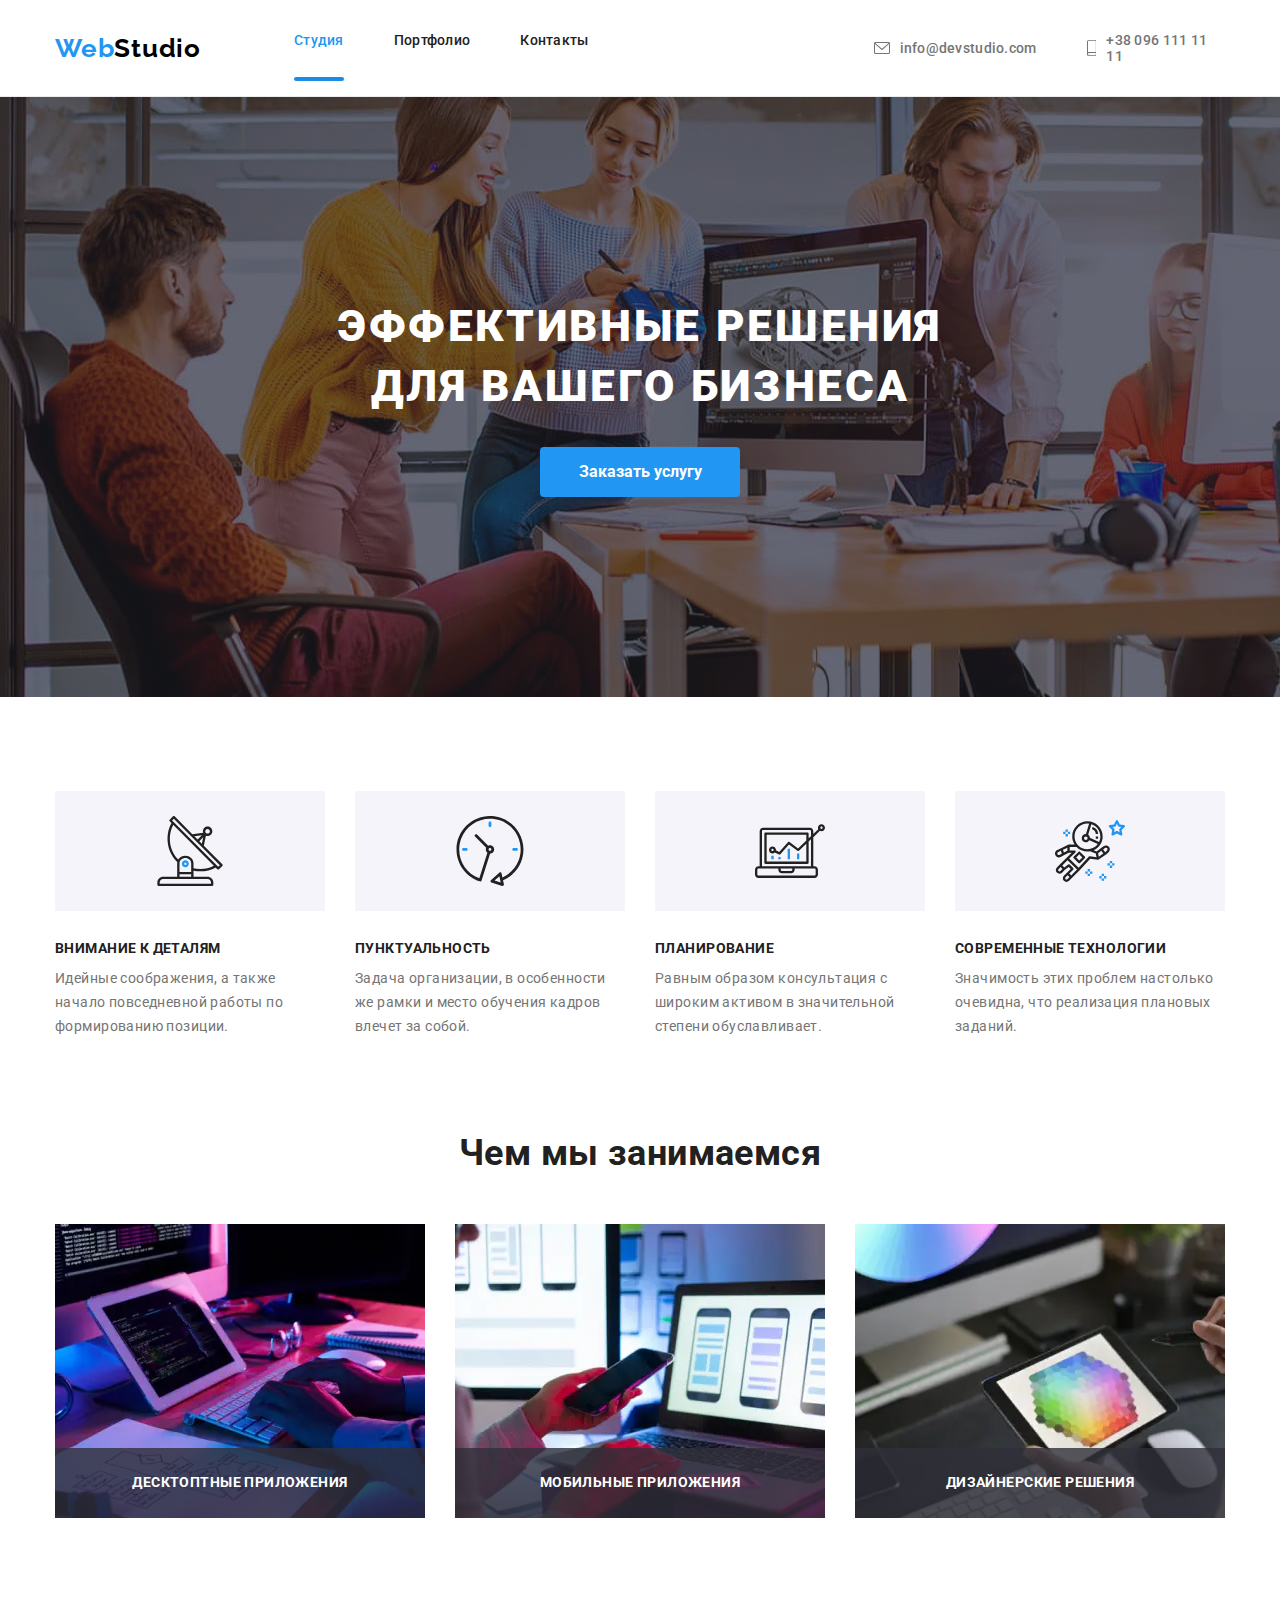
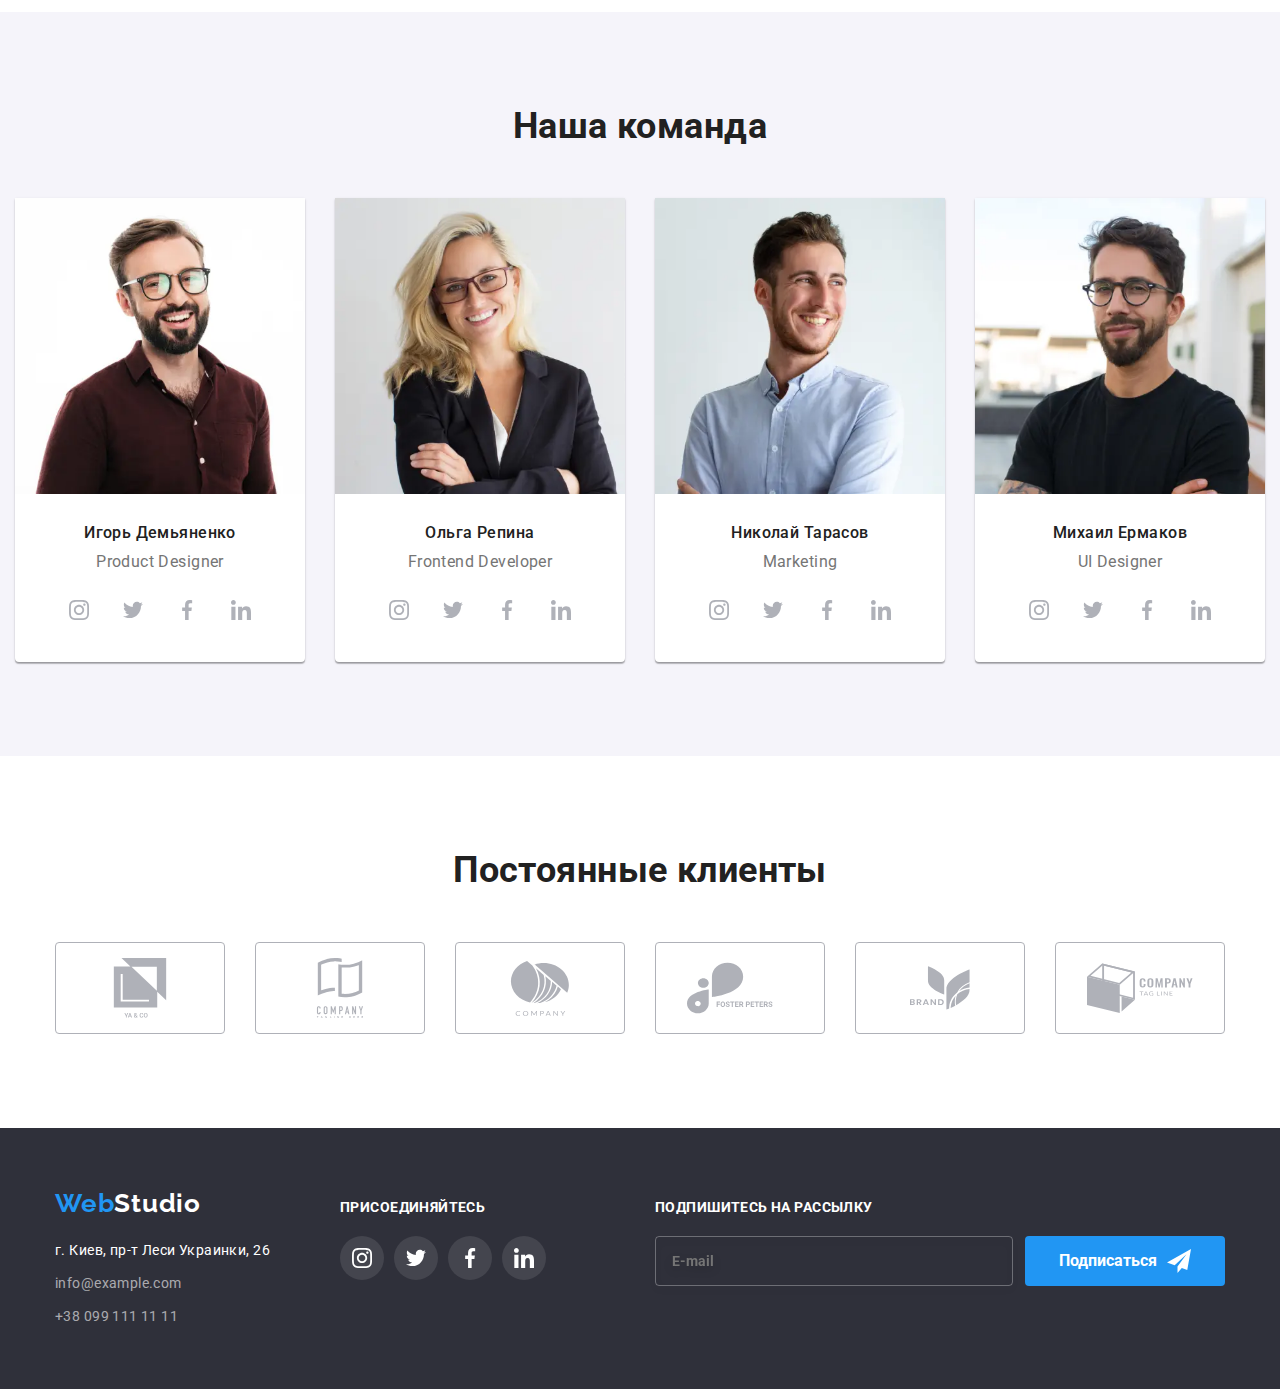
==== commit 0a1fd617: "Update" ====
--- a/index.html
+++ b/index.html
@@ -32,7 +32,8 @@
           </svg>
         </button>
         <div class="menu-container" id="menu-container" data-menu>
-          <nav class="nav">
+          <div class="menu-container__item">
+            <nav class="nav">
             <ul class="nav__list">
               <li class="nav__item">
                 <a class="header__link current" href="./index.html">Студия</a>
@@ -45,7 +46,9 @@
               </li>
             </ul>
           </nav>
-          <ul class="auth__list">
+          </div>
+          <div class="menu-container__item menu-container__item--auth">
+            <ul class="auth__list">
             <li class="auth__item">
               <a class="header__link header__link--mail" href="mailto:info@devstudio.com">
                 <svg class="icon__mail">
@@ -69,6 +72,7 @@
             <li class="menu-button__item">Facebook</li>
             <li class="menu-button__item">LinkedIn</li>
           </ul>
+          </div>
         </div>
       </div>
     </header>
@@ -582,109 +586,107 @@
     <!-- Footer -->
 
     <footer class="footer">
-      <div class="section footer__section">
-        <div class="container">
-          <div class="footer__item">
-            <a class="footer__link logo__footer" href="./index.html"
-              >Web<span class="logo__white">Studio</span></a
-            >
-            <address class="address">
-              <ul class="address__list">
-                <li class="address__item">
-                  <a
-                    class="footer__link--info"
-                    href="https://goo.gl/maps/AMvUKNJv9h5WxEZ98"
-                    target="_blank"
-                    rel="noopener noreferrer nofollow"
-                    >г. Киев, пр-т Леси Украинки, 26</a
-                  >
-                </li>
-                <li class="address__item">
-                  <a class="footer__link--info" href="mailto:info@example.com">info@example.com</a>
-                </li>
-                <li class="address__item">
-                  <a class="footer__link--info" href="tel:+380991111111">+38 099 111 11 11</a>
-                </li>
-              </ul>
-            </address>
-          </div>
-          <div class="footer__item social">
-            <h2 class="social__title">ПРИСОЕДИНЯЙТЕСЬ</h2>
-            <ul class="social__list">
-              <li class="social__item">
+      <div class="container footer__container">
+        <div class="footer__item">
+          <a class="footer__link logo__footer" href="./index.html"
+            >Web<span class="logo__white">Studio</span></a
+          >
+          <address class="address">
+            <ul class="address__list">
+              <li class="address__item">
                 <a
-                  class="social__link"
-                  href="https://www.instagram.com/"
+                  class="footer__link--info"
+                  href="https://goo.gl/maps/AMvUKNJv9h5WxEZ98"
                   target="_blank"
                   rel="noopener noreferrer nofollow"
-                  aria-label="ссылка на инстаграм"
+                  >г. Киев, пр-т Леси Украинки, 26</a
                 >
-                  <svg class="social__icon social__icon--white">
-                    <use href="./images/icons.svg#icon-instagram"></use>
-                  </svg>
-                </a>
-              </li>
-              <li class="social__item">
-                <a
-                  class="social__link"
-                  href="https://twitter.com/"
-                  target="_blank"
-                  rel="noopener noreferrer nofollow"
-                  aria-label="ссылка на твиттер"
-                >
-                  <svg class="social__icon social__icon--white">
-                    <use href="./images/icons.svg#icon-twitter"></use>
-                  </svg>
-                </a>
-              </li>
-              <li class="social__item">
-                <a
-                  class="social__link"
-                  href="https://www.facebook.com/"
-                  target="_blank"
-                  rel="noopener noreferrer nofollow"
-                  aria-label="ссылка на фейсбук"
-                >
-                  <svg class="social__icon social__icon--white">
-                    <use href="./images/icons.svg#icon-facebook"></use>
-                  </svg>
-                </a>
-              </li>
-              <li class="social__item">
-                <a
-                  class="social__link"
-                  href="https://www.linkedin.com/"
-                  target="_blank"
-                  rel="noopener noreferrer nofollow"
-                  aria-label="ссылка на линкедин"
-                >
-                  <svg class="social__icon social__icon--white">
-                    <use href="./images/icons.svg#icon-linkedin"></use>
-                  </svg>
-                </a>
+              </li>
+              <li class="address__item">
+                <a class="footer__link--info" href="mailto:info@example.com">info@example.com</a>
+              </li>
+              <li class="address__item">
+                <a class="footer__link--info" href="tel:+380991111111">+38 099 111 11 11</a>
               </li>
             </ul>
-          </div>
-          <div class="footer__item subscribe">
-            <form class="submit js-speaker-form">
-              <label class="submit__label" for="mail">подпишитесь на рассылку</label>
-              <div class="subscribe">
-                <input
-                  class="submit__input"
-                  type="email"
-                  name="mail"
-                  id="mail"
-                  placeholder="E-mail"
-                />
-                <button class="button" type="submit">
-                  Подписаться
-                  <svg class="submit__icon">
-                    <use href="./images/icons.svg#icon-subscribe"></use>
-                  </svg>
-                </button>
-              </div>
-            </form>
-          </div>
+          </address>
+        </div>
+        <div class="footer__item social">
+          <h2 class="social__title">ПРИСОЕДИНЯЙТЕСЬ</h2>
+          <ul class="social__list">
+            <li class="social__item">
+              <a
+                class="social__link"
+                href="https://www.instagram.com/"
+                target="_blank"
+                rel="noopener noreferrer nofollow"
+                aria-label="ссылка на инстаграм"
+              >
+                <svg class="social__icon social__icon--white">
+                  <use href="./images/icons.svg#icon-instagram"></use>
+                </svg>
+              </a>
+            </li>
+            <li class="social__item">
+              <a
+                class="social__link"
+                href="https://twitter.com/"
+                target="_blank"
+                rel="noopener noreferrer nofollow"
+                aria-label="ссылка на твиттер"
+              >
+                <svg class="social__icon social__icon--white">
+                  <use href="./images/icons.svg#icon-twitter"></use>
+                </svg>
+              </a>
+            </li>
+            <li class="social__item">
+              <a
+                class="social__link"
+                href="https://www.facebook.com/"
+                target="_blank"
+                rel="noopener noreferrer nofollow"
+                aria-label="ссылка на фейсбук"
+              >
+                <svg class="social__icon social__icon--white">
+                  <use href="./images/icons.svg#icon-facebook"></use>
+                </svg>
+              </a>
+            </li>
+            <li class="social__item">
+              <a
+                class="social__link"
+                href="https://www.linkedin.com/"
+                target="_blank"
+                rel="noopener noreferrer nofollow"
+                aria-label="ссылка на линкедин"
+              >
+                <svg class="social__icon social__icon--white">
+                  <use href="./images/icons.svg#icon-linkedin"></use>
+                </svg>
+              </a>
+            </li>
+          </ul>
+        </div>
+        <div class="footer__item subscribe">
+          <form class="submit js-speaker-form">
+            <label class="submit__label" for="mail">подпишитесь на рассылку</label>
+            <div class="subscribe">
+              <input
+                class="submit__input"
+                type="email"
+                name="mail"
+                id="mail"
+                placeholder="E-mail"
+              />
+              <button class="button" type="submit">
+                Подписаться
+                <svg class="submit__icon">
+                  <use href="./images/icons.svg#icon-subscribe"></use>
+                </svg>
+              </button>
+            </div>
+          </form>
         </div>
       </div>
     </footer>
@@ -749,12 +751,15 @@
                   name="confirm"
                   id="confirmation"
                 />
-                <span class="checkbox__icon"></span>Соглашаюсь с рассылкой и принимаю<a
-                  href=""
-                  target="_blank"
-                  rel="noopener noreferrer nofollow"
-                  class="confirmation__link"
-                  >Условия договора</a
+                <span class="checkbox__icon"></span>
+                <span class="modal__span"
+                  >Соглашаюсь с рассылкой и <span>принимаю</span><a
+                    href=""
+                    target="_blank"
+                    rel="noopener noreferrer nofollow"
+                    class="confirmation__link"
+                    >Условия договора</a
+                  ></span
                 >
               </label>
             </div>
--- a/css/main.min.css
+++ b/css/main.min.css
@@ -1,2 +1,2 @@
-/*! modern-normalize v0.6.0 | MIT License | https://github.com/sindresorhus/modern-normalize */*,*::before,*::after{-webkit-box-sizing:border-box;box-sizing:border-box}:root{-moz-tab-size:4;-o-tab-size:4;tab-size:4}html{line-height:1.15;-webkit-text-size-adjust:100%}body{margin:0}body{font-family:system-ui,-apple-system,"Segoe UI",Roboto,Helvetica,Arial,sans-serif,"Apple Color Emoji","Segoe UI Emoji"}hr{height:0}abbr[title]{-webkit-text-decoration:underline dotted;text-decoration:underline dotted}b,strong{font-weight:bolder}code,kbd,samp,pre{font-family:SFMono-Regular, Consolas, "Liberation Mono", Menlo, monospace;font-size:1em}small{font-size:80%}sub,sup{font-size:75%;line-height:0;position:relative;vertical-align:baseline}sub{bottom:-0.25em}sup{top:-0.5em}button,input,optgroup,select,textarea{font-family:inherit;font-size:100%;line-height:1.15;margin:0}button,select{text-transform:none}button,[type="button"],[type="reset"],[type="submit"]{-webkit-appearance:button}button::-moz-focus-inner,[type="button"]::-moz-focus-inner,[type="reset"]::-moz-focus-inner,[type="submit"]::-moz-focus-inner{border-style:none;padding:0}button:-moz-focusring,[type="button"]:-moz-focusring,[type="reset"]:-moz-focusring,[type="submit"]:-moz-focusring{outline:1px dotted ButtonText}fieldset{padding:0.35em 0.75em 0.625em}legend{padding:0}progress{vertical-align:baseline}[type="number"]::-webkit-inner-spin-button,[type="number"]::-webkit-outer-spin-button{height:auto}[type="search"]{-webkit-appearance:textfield;outline-offset:-2px}[type="search"]::-webkit-search-decoration{-webkit-appearance:none}::-webkit-file-upload-button{-webkit-appearance:button;font:inherit}summary{display:list-item}.social__list,.modal__list,.nav__list,.auth__list,.about__list,.clients__list,.address__list,.menu-button__list,.team__list,.work__list{list-style:none}.logo__header,.clients__link,.footer__link,.footer__link--info,.header__link{text-decoration:none}:root{--primary-text-color: #757575;--secondary-text-color: #212121;--third-color-text: #ffffff;--primary-bg-color: #ffffff;--secondary-bg-color: #2f303a;--third-bg-color: #f5f4fa;--accent-text-color: #2196f3;--accent-bg-color: #188ce8;--border-color: #ececec;--border-color-second: #eeeeee;--color-black: #000000;--icon-color: #afb1b8;--icon-bg-color: rgba(255, 255, 255, 0.1);--transition: 250ms cubic-bezier(0.17, 0.67, 0.83, 0.67);--card-item: 3;--card-gap-top: 30px;--card-gap-left: 30px}.card__set{display:-webkit-box;display:-ms-flexbox;display:flex;-ms-flex-wrap:wrap;flex-wrap:wrap;margin-left:calc(var(--card-gap-left) * -1);margin-top:calc(var(--card-gap-top) * -1)}@media (max-width: 767.98px){.card__set{--card-gap-left: 15px}}.card__item{margin-top:var(--card-gap-top);margin-left:var(--card-gap-left);-ms-flex-preferred-size:calc(100% / var(--card-item) - var(--card-gap-left));flex-basis:calc(100% / var(--card-item) - var(--card-gap-left))}@media (max-width: 767.98px){.card__item{--card-gap-left: 15px}}.visually--hidden{position:absolute;width:1px;height:1px;margin:-1px;border:0;padding:0;clip:rect(0 0 0 0);overflow:hidden}h1,h2,h3,h4,h5,h6,p,ul{margin:0;padding:0}body{font-family:'Roboto', sans-serif;font-style:normal;font-weight:400;font-size:14px;line-height:1.71;letter-spacing:0.03em;color:var(--primary-text-color)}img{display:block;max-width:100%;height:auto}.container{padding-left:15px;padding-right:15px;margin-left:auto;margin-right:auto}@media (max-width: 767.98px){.container{max-width:480px}}@media (min-width: 768px) and (max-width: 1199.98px){.container{max-width:768px}}@media (min-width: 1200px){.container{width:1200px}}@media (max-width: 767.98px){.section{padding-top:60px;padding-bottom:60px}}@media (min-width: 768px) and (max-width: 1199.98px){.section{padding-top:60px;padding-bottom:60px}}@media (min-width: 1200px){.section{margin-left:auto;margin-right:auto;padding-top:94px;padding-bottom:94px}}.section__title{text-align:center;font-weight:700;font-size:36px;line-height:1.16;margin-bottom:50px;color:var(--secondary-text-color)}.section__team{background-color:var(--third-bg-color);text-align:center}@media (max-width: 767.98px){.section__team{max-width:480px;margin-left:auto;margin-right:auto}}@media (min-width: 768px) and (max-width: 1199.98px){.section__team{max-width:768px;margin-left:auto;margin-right:auto}}@media (min-width: 1200px){.section__team{max-width:1600px}}@media (max-width: 767.98px){.about__section{padding-top:60px;padding-bottom:60px}}@media (min-width: 1200px){.about__section{padding-bottom:0}}@media (max-width: 767.98px){.clients__section{padding-top:60px;padding-bottom:60px}}@media (min-width: 768px) and (max-width: 1199.98px){.clients__section{padding-bottom:0}}.social__list{display:-webkit-box;display:-ms-flexbox;display:flex;-webkit-box-align:center;-ms-flex-align:center;align-items:center}@media (max-width: 767.98px){.social__list{-webkit-box-pack:center;-ms-flex-pack:center;justify-content:center}}.social__item:not(:last-child){margin-right:10px}.social__link{display:-webkit-box;display:-ms-flexbox;display:flex;-webkit-box-pack:center;-ms-flex-pack:center;justify-content:center;-webkit-box-align:center;-ms-flex-align:center;align-items:center;width:44px;height:44px;border-radius:50%;fill:var(--icon-color);background-color:var(--icon-bg-color);-webkit-transition:fill var(--transition),background-color var(--transition);transition:fill var(--transition),background-color var(--transition)}.social__link:focus,.social__link:hover{background-color:var(--accent-text-color);fill:var(--third-color-text)}.social__icon{width:20px;height:20px}.social__icon--white{fill:var(--third-color-text)}.button{display:-webkit-box;display:-ms-flexbox;display:flex;-webkit-box-pack:center;-ms-flex-pack:center;justify-content:center;-webkit-box-align:center;-ms-flex-align:center;align-items:center;font-family:'Roboto';font-style:normal;margin-left:auto;margin-right:auto;padding:10px 32px;cursor:pointer;min-width:200px;font-weight:700;font-size:16px;line-height:1.88;background-color:var(--accent-text-color);color:var(--third-color-text);border:none;border-radius:4px;-webkit-transition:background-color var(--transition);transition:background-color var(--transition)}.button:hover,.button:focus{background-color:var(--accent-bg-color)}.button__exit{position:absolute;display:-webkit-box;display:-ms-flexbox;display:flex;-webkit-box-pack:center;-ms-flex-pack:center;justify-content:center;-webkit-box-align:center;-ms-flex-align:center;align-items:center;top:8px;right:8px;height:30px;width:30px;border-radius:50%;border:1px solid rgba(0,0,0,0.1)}.button__exit:hover .icon__exit{fill:var(--accent-text-color)}.button__exit:focus .icon__exit{fill:var(--accent-text-color)}.backdrop{position:fixed;z-index:2;top:0;left:0;width:100%;height:100%;background:rgba(0,0,0,0.2);opacity:1;-webkit-transition:opacity var(--transition);transition:opacity var(--transition);overflow-y:scroll}.backdrop.is-hidden{opacity:0;pointer-events:none}.logo__footer{display:block;-webkit-box-align:center;-ms-flex-align:center;align-items:center;margin-bottom:20px;font-family:'Raleway', sans-serif;font-style:normal;font-weight:700;font-size:26px;line-height:1.19;letter-spacing:0.03em;color:var(--accent-text-color)}@media (max-width: 767.98px){.logo__footer{display:-webkit-box;display:-ms-flexbox;display:flex;-webkit-box-pack:center;-ms-flex-pack:center;justify-content:center;-webkit-box-align:center;-ms-flex-align:center;align-items:center}}.logo__header{color:inherit;font-family:'Raleway', sans-serif;font-style:normal;font-weight:700;font-size:26px;line-height:1.19;letter-spacing:0.03em;color:var(--accent-text-color)}@media (min-width: 768px){.logo__header{margin-right:84px}}@media (min-width: 1200px){.logo__header{margin-right:93px}}.logo__black{color:var(--color-black)}.logo__white{color:var(--third-color-text)}.modal{padding:40px;position:absolute;top:50%;left:50%;-webkit-transform:translate(-50%, -30%) scale(1);transform:translate(-50%, -30%) scale(1);min-width:528px;min-height:581px;background-color:var(--primary-bg-color);-webkit-transition:-webkit-transform var(--transition);transition:-webkit-transform var(--transition);transition:transform var(--transition);transition:transform var(--transition), -webkit-transform var(--transition);-webkit-box-shadow:0px 1px 3px rgba(0,0,0,0.12),0px 1px 1px rgba(0,0,0,0.14),0px 2px 1px rgba(0,0,0,0.2);box-shadow:0px 1px 3px rgba(0,0,0,0.12),0px 1px 1px rgba(0,0,0,0.14),0px 2px 1px rgba(0,0,0,0.2);border-radius:4px}@media (max-width: 767.98px){.modal{top:50%;left:50%;-webkit-transform:translate(-50%, -30%) scale(0.9);transform:translate(-50%, -30%) scale(0.9);min-width:450px;min-height:609px}}@media (min-width: 768px) and (max-width: 1199.98px){.modal{min-width:450px;min-height:609px;top:50%;left:50%;-webkit-transform:translate(-50%, -20%) scale(1);transform:translate(-50%, -20%) scale(1)}}.backdrop.is-hidden .modal{-webkit-transform:translate(-50%, -50%) scale(0);transform:translate(-50%, -50%) scale(0)}.icon__exit{height:11px;width:11px;fill:var(--secondary-text-color);-webkit-transition:fill var(--transition);transition:fill var(--transition)}.modal__title{text-align:center;font-weight:700;font-size:20px;line-height:23px;color:var(--secondary-text-color);margin-bottom:30px}.modal__list{margin-bottom:20px}.modal__item{position:relative}.modal__item:not(:last-child){margin-bottom:28px}.modal__input[placeholder]{padding-left:42px;font-size:12px;line-height:1.14;letter-spacing:0.01em;color:rgba(117,117,117,0.5)}.modal__input{width:100%;height:40px;border:1px solid;border-color:rgba(33,33,33,0.2);border-radius:4px;-webkit-transition:border-color var(--transition),color var(--transition);transition:border-color var(--transition),color var(--transition)}.modal__input:hover,.modal__input:focus{fill:var(--accent-text-color);color:var(--accent-text-color);border-color:var(--accent-text-color)}.modal__input:hover+.modal__icon,.modal__input:focus+.modal__icon{fill:var(--accent-text-color)}.modal__textarea{resize:none;width:100%;height:120px;padding:12px 16px;font-size:12px;line-height:1.14;letter-spacing:0.01em;border:1px solid rgba(33,33,33,0.2);border-radius:4px;color:rgba(117,117,117,0.5);-webkit-transition:color var(--transition);transition:color var(--transition)}.modal__textarea:focus,.modal__textarea:hover{fill:var(--accent-text-color);color:var(--accent-text-color);border-color:var(--accent-text-color)}.modal__name{position:absolute;top:-17px;left:0;font-size:12px;line-height:1.14;letter-spacing:0.01em;color:var(--primary-text-color);margin-bottom:4px}.modal__icon{position:absolute;left:12px;top:50%;-webkit-transform:translateY(-50%);transform:translateY(-50%);height:18px;width:18px;-webkit-transition:fill var(--transition);transition:fill var(--transition)}.confirmation__link{margin-left:2px;color:var(--accent-text-color)}.confirmation__label{display:-webkit-box;display:-ms-flexbox;display:flex;-webkit-box-align:center;-ms-flex-align:center;align-items:center;-webkit-box-pack:center;-ms-flex-pack:center;justify-content:center;cursor:pointer;margin-bottom:30px;line-height:1.71px;color:var(--primary-text-color)}@media (max-width: 767.98px){.confirmation__label{font-size:12px}}@media (min-width: 768px){.confirmation__label{font-size:12px}}.confirmation__checkbox{position:absolute;width:1px;height:1px;margin:-1px;border:0;padding:0;clip:rect(0 0 0 0);overflow:hidden}.checkbox__icon{width:16px;height:15px;border:2px solid;border-color:var(--secondary-text-color);border-radius:4px;margin-right:9px}.confirmation__checkbox:checked ~ .checkbox__icon{background-image:url(../images/check.svg);background-size:contain;background-origin:border-box;background-color:var(--accent-text-color);border-color:var(--accent-text-color)}@media (max-width: 767.98px){.nav__item:last-child{padding-bottom:306px}}@media (max-width: 767.98px){.nav__item:not(:last-child){margin-bottom:32px}}@media (min-width: 768px){.nav__item:not(:last-child){margin-right:50px}}.nav{color:var(--secondary-text-color)}@media (max-width: 767.98px){.nav__list{padding-top:48px}}@media (min-width: 768px){.nav__list{display:-webkit-box;display:-ms-flexbox;display:flex;-webkit-box-align:center;-ms-flex-align:center;align-items:center}}.auth__list{display:-webkit-box;display:-ms-flexbox;display:flex}@media (max-width: 767.98px){.auth__list{-webkit-box-orient:horizontal;-webkit-box-direction:reverse;-ms-flex-direction:row-reverse;flex-direction:row-reverse;flex-direction:column-reverse}}@media (min-width: 768px) and (max-width: 1199.98px){.auth__list{margin-left:75px;-webkit-box-pack:center;-ms-flex-pack:center;justify-content:center;-webkit-box-orient:vertical;-webkit-box-direction:normal;-ms-flex-direction:column;flex-direction:column}}@media (min-width: 1200px){.auth__list{margin-left:305px}}@media (max-width: 767.98px){.auth__item:not(:first-child){margin-bottom:32px;font-weight:500;font-size:34px;line-height:40px;letter-spacing:0.02em;color:var(--accent-text-color)}}@media (max-width: 767.98px){.auth__item:not(:last-child){margin-bottom:64px;font-size:24px;line-height:28px;letter-spacing:0.02em}}@media (min-width: 1200px){.auth__item:not(:last-child){margin-right:50px}}.icon__mail{width:16px;height:12px;margin-right:10px}@media (max-width: 767.98px){.icon__mail{display:none}}.icon__phone{width:10px;height:16px;margin-right:10px}@media (max-width: 767.98px){.icon__phone{display:none}}@media (min-width: 768px){.current{display:-webkit-box;display:-ms-flexbox;display:flex;position:relative;color:var(--accent-text-color)}.current::after{position:absolute;content:'';bottom:-1px;width:100%;height:4px;border-radius:2px;background-color:var(--accent-bg-color)}}.about__icons{display:-webkit-box;display:-ms-flexbox;display:flex;-webkit-box-pack:center;-ms-flex-pack:center;justify-content:center;-webkit-box-align:center;-ms-flex-align:center;align-items:center;height:120px;margin-bottom:30px;background-color:var(--third-bg-color)}@media (max-width: 767.98px){.about__icons{max-width:480px}}.about__icon{width:70px;height:70px}.about__item{--card-item: 4}@media (max-width: 767.98px){.about__item{--card-item: 1}}@media (min-width: 768px) and (max-width: 1199.98px){.about__item{--card-item: 2}}.about__title{font-weight:700;font-size:14px;line-height:1.14;text-transform:uppercase;margin-bottom:10px;color:var(--secondary-text-color)}@media (max-width: 767.98px){.about__title{text-align:center}}.clients__list{-webkit-box-pack:center;-ms-flex-pack:center;justify-content:center}@media (max-width: 767.98px){.clients__list{margin-left:-30px}}@media (min-width: 768px) and (max-width: 1199.98px){.clients__list{padding-bottom:60px}}.clients__item{--card-item: 6}@media (max-width: 767.98px){.clients__item{--card-item: 2;--card-gap-left: 30px}}@media (min-width: 768px) and (max-width: 1199.98px){.clients__item{--card-item: 3}}.clients__link{display:-webkit-box;display:-ms-flexbox;display:flex;-webkit-box-pack:center;-ms-flex-pack:center;justify-content:center;-webkit-box-align:center;-ms-flex-align:center;align-items:center;color:inherit;width:100%;height:92px;border:1px solid var(--icon-color);border-radius:4px;fill:var(--icon-color);-webkit-transition:border-color var(--transition),fill var(--transition);transition:border-color var(--transition),fill var(--transition)}.clients__link:focus,.clients__link:hover{fill:var(--accent-text-color);border-color:var(--accent-text-color)}.clients__icon{width:106px;height:60px}.footer>.social__icon{fill:var(--third-color-text)}@media (max-width: 767.98px){.footer{max-width:480px;margin-left:auto;margin-right:auto}}@media (min-width: 768px) and (max-width: 1199.98px){.footer{max-width:768px;margin-left:auto;margin-right:auto}}@media (min-width: 1200px){.footer{width:1600px;margin-left:auto;margin-right:auto}}.footer__section{background-color:var(--secondary-bg-color)}@media (max-width: 767.98px){.footer__section{padding-top:60px;padding-bottom:60px}}@media (min-width: 768px) and (max-width: 1199.98px){.footer__section{padding-top:60px;padding-bottom:60px}}@media (max-width: 767.98px){.footer .container{display:block;-webkit-box-pack:center;-ms-flex-pack:center;justify-content:center;-webkit-box-align:center;-ms-flex-align:center;align-items:center;height:500px}}@media (min-width: 768px) and (max-width: 1199.98px){.footer .container{display:-webkit-box;display:-ms-flexbox;display:flex;-ms-flex-wrap:wrap;flex-wrap:wrap}}@media (min-width: 1200px){.footer .container{display:-webkit-box;display:-ms-flexbox;display:flex;-webkit-box-align:baseline;-ms-flex-align:baseline;align-items:baseline}}@media (max-width: 767.98px){.footer__item{margin-bottom:60px}}@media (min-width: 768px) and (max-width: 1199.98px){.footer__item{margin-left:auto}.footer__item:last-child{margin-right:auto}.footer__item:not(:last-child){margin-bottom:60px}}@media (min-width: 768px) and (max-width: 1199.98px){.footer__item:not(:last-child){margin-right:70px}}@media (min-width: 1200px){.footer__item:last-child{margin-left:auto}}.address{font-style:inherit}@media (max-width: 767.98px){.address{display:-webkit-box;display:-ms-flexbox;display:flex;-webkit-box-pack:center;-ms-flex-pack:center;justify-content:center;text-align:center}}@media (min-width: 1200px){.address{margin-right:70px}}@media (max-width: 767.98px){.address__list{display:block;-webkit-box-pack:center;-ms-flex-pack:center;justify-content:center;-webkit-box-align:center;-ms-flex-align:center;align-items:center}}.address__item:not(:last-child){margin-bottom:9px}.footer__link--info[target='_blank']{color:var(--third-color-text)}.footer__link--info{color:rgba(255,255,255,0.6);-webkit-transition:color var(--transition);transition:color var(--transition)}.footer__link--info:hover,.footer__link--info:focus{color:var(--accent-text-color)}.social__title{font-weight:700;font-size:14px;line-height:1.14;text-transform:uppercase;margin-bottom:20px;color:var(--third-color-text)}@media (max-width: 767.98px){.social__title{display:-webkit-box;display:-ms-flexbox;display:flex;-webkit-box-pack:center;-ms-flex-pack:center;justify-content:center;-webkit-box-align:center;-ms-flex-align:center;align-items:center}}@media (min-width: 768px) and (max-width: 1199.98px){.subscribe{display:block;text-align:center;width:450px}}@media (min-width: 1200px){.subscribe{display:-webkit-box;display:-ms-flexbox;display:flex;-webkit-box-align:center;-ms-flex-align:center;align-items:center}}.submit__label{display:block;font-weight:700;font-size:14px;line-height:1.14;text-transform:uppercase;margin-bottom:20px;color:var(--third-color-text)}@media (max-width: 767.98px){.submit__label{display:-webkit-box;display:-ms-flexbox;display:flex;-webkit-box-pack:center;-ms-flex-pack:center;justify-content:center;-webkit-box-align:center;-ms-flex-align:center;align-items:center}}.submit__input{padding-left:16px;margin-right:12px;height:50px;font-weight:700;font-size:14px;line-height:1.14;border:1px solid rgba(255,255,255,0.3);-webkit-box-sizing:border-box;box-sizing:border-box;-webkit-filter:drop-shadow(0px 4px 4px rgba(0,0,0,0.15));filter:drop-shadow(0px 4px 4px rgba(0,0,0,0.15));border-radius:4px;color:rgba(255,255,255,0.6);background-color:inherit}@media (max-width: 767.98px){.submit__input{width:100%;margin-bottom:20px}}@media (min-width: 768px) and (max-width: 1199.98px){.submit__input{width:100%;margin-bottom:20px}}@media (min-width: 1200px){.submit__input{width:358px}}.submit__icon{margin-left:10px;width:24px;height:24px}.header{border-bottom:1px solid var(--border-color);background-color:var(--primary-bg-color)}@media (max-width: 767.98px){.header{max-width:480px;margin-left:auto;margin-right:auto}}@media (min-width: 768px){.header{max-width:768px;margin-left:auto;margin-right:auto}}@media (min-width: 1200px){.header{max-width:1600px;margin-left:auto;margin-right:auto}}.header__container{position:relative;display:-webkit-box;display:-ms-flexbox;display:flex;-webkit-box-align:center;-ms-flex-align:center;align-items:center}@media (min-width: 1200px){.header__container{max-width:1200px;margin-left:auto;margin-right:auto}}.header__link{display:-webkit-box;display:-ms-flexbox;display:flex;-webkit-box-align:center;-ms-flex-align:center;align-items:center;color:inherit;font-weight:500;font-size:14px;line-height:16px;letter-spacing:0.02em;fill:var(--primary-text-color);-webkit-transition:fill var(--transition),color var(--transition);transition:fill var(--transition),color var(--transition)}@media (max-width: 767.98px){.header__link{font-size:40px;line-height:1.17;padding-left:40px}}@media (min-width: 768px){.header__link{padding-top:32px;padding-bottom:32px}}.header__link:focus,.header__link:hover{color:var(--accent-text-color);fill:var(--accent-text-color)}@media (max-width: 767.98px){.header__link--phone{font-size:34px}}@media (min-width: 768px){.header__link--phone{padding:0px;font-size:12px;line-height:1.17}}@media (min-width: 1200px){.header__link--phone{display:-webkit-box;display:-ms-flexbox;display:flex}}@media (max-width: 767.98px){.header__link--mail{font-size:24px}}@media (min-width: 768px){.header__link--mail{padding:0px;padding-bottom:10px;font-size:12px;line-height:1.17}}@media (min-width: 1200px){.header__link--mail{display:-webkit-box;display:-ms-flexbox;display:flex;padding:0px}}.current{color:var(--accent-text-color);fill:var(--accent-text-color)}.menu-button{display:-webkit-inline-box;display:-ms-inline-flexbox;display:inline-flex;margin-left:auto;padding:0;border:none;background-color:transparent;-webkit-transition:fill var(--transition);transition:fill var(--transition)}@media (min-width: 768px){.menu-button{display:none}}.menu-button:hover,.menu-button:focus{fill:var(--accent-text-color)}.menu-button__icon{display:-webkit-box;display:-ms-flexbox;display:flex;-webkit-box-align:center;-ms-flex-align:center;align-items:center;-webkit-box-pack:center;-ms-flex-pack:center;justify-content:center;width:40px;height:40px}.menu-button.is-open .menu-button__icon--open{display:none}.menu-button__icon--close{display:none}.menu-button.is-open .menu-button__icon--close{display:block}@media (max-width: 767.98px){.menu-container{display:none;z-index:50;position:absolute;top:100%;left:0;width:100%;height:796px;background-color:var(--primary-bg-color);-webkit-transform:translateY(-100%);transform:translateY(-100%);-webkit-transition:-webkit-transform var(--transition);transition:-webkit-transform var(--transition);transition:transform var(--transition);transition:transform var(--transition), -webkit-transform var(--transition)}.menu-container.is-open{display:block;-webkit-transform:translateY(0);transform:translateY(0)}}@media (min-width: 768px){.menu-container{display:-webkit-box;display:-ms-flexbox;display:flex}}@media (min-width: 1200px){.menu-container>.auth__list{display:-webkit-box;display:-ms-flexbox;display:flex;-webkit-box-orient:horizontal;-webkit-box-direction:normal;-ms-flex-direction:row;flex-direction:row;-webkit-box-align:center;-ms-flex-align:center;align-items:center}}.menu-button__list{display:-webkit-box;display:-ms-flexbox;display:flex;padding-left:40px}@media (min-width: 768px){.menu-button__list{display:none}}.menu-button__item{font-weight:500;font-size:18px;line-height:1.22;letter-spacing:0.02em;color:var(--accent-text-color)}.menu-button__item:not(:first-child)::before{content:'';margin-right:10px;border:1px solid rgba(33,33,33,0.2);-webkit-transform:rotate(90deg);transform:rotate(90deg)}.menu-button__item:not(:last-child){margin-right:10px}.hero{margin-left:auto;margin-right:auto;display:-webkit-box;display:-ms-flexbox;display:flex;-webkit-box-align:center;-ms-flex-align:center;align-items:center;max-width:1600px;background-color:var(--secondary-bg-color)}@media (max-width: 767.98px){.hero{height:400px;max-width:480px}}@media (min-width: 768px) and (max-width: 1199.98px){.hero{height:400px;max-width:768px}}@media (min-width: 1200px){.hero{padding-top:200px;padding-bottom:200px}}@media (max-width: 767.98px){.hero{background-image:-webkit-gradient(linear, left top, right top, from(rgba(47,48,58,0.4)), to(rgba(47,48,58,0.4))),url(../images/header-mobile.jpg);background-image:linear-gradient(to right, rgba(47,48,58,0.4), rgba(47,48,58,0.4)),url(../images/header-mobile.jpg)}}@media screen and (max-width: 767.98px) and (min-device-pixel-ratio: 2), screen and (max-width: 767.98px) and (-moz-min-devile-pixel-ratio: 2), screen and (max-width: 767.98px) and (-o-min-devile-pixel-ratio: 2 / 1), screen and (max-width: 767.98px) and (-webkit-min-devile-pixel-ratio: 2), screen and (max-width: 767.98px) and (-webkit-min-device-pixel-ratio: 2), screen and (max-width: 767.98px) and (min-resolution: 192dpi), screen and (max-width: 767.98px) and (min-resolution: 2dppx){.hero{background-image:-webkit-gradient(linear, left top, right top, from(rgba(47,48,58,0.4)), to(rgba(47,48,58,0.4))),url(../images/header-mobile2x.jpg);background-image:linear-gradient(to right, rgba(47,48,58,0.4), rgba(47,48,58,0.4)),url(../images/header-mobile2x.jpg)}}@media (min-width: 768px) and (max-width: 1199.98px){.hero{background-image:-webkit-gradient(linear, left top, right top, from(rgba(47,48,58,0.4)), to(rgba(47,48,58,0.4))),url(../images/header-tablet.jpg);background-image:linear-gradient(to right, rgba(47,48,58,0.4), rgba(47,48,58,0.4)),url(../images/header-tablet.jpg)}}@media screen and (min-width: 768px) and (max-width: 1199.98px) and (min-device-pixel-ratio: 2), screen and (min-width: 768px) and (max-width: 1199.98px) and (-moz-min-devile-pixel-ratio: 2), screen and (min-width: 768px) and (max-width: 1199.98px) and (-o-min-devile-pixel-ratio: 2 / 1), screen and (min-width: 768px) and (max-width: 1199.98px) and (-webkit-min-devile-pixel-ratio: 2), screen and (min-width: 768px) and (max-width: 1199.98px) and (-webkit-min-device-pixel-ratio: 2), screen and (min-width: 768px) and (max-width: 1199.98px) and (min-resolution: 192dpi), screen and (min-width: 768px) and (max-width: 1199.98px) and (min-resolution: 2dppx){.hero{background-image:-webkit-gradient(linear, left top, right top, from(rgba(47,48,58,0.4)), to(rgba(47,48,58,0.4))),url(../images/header-tablet2x.jpg);background-image:linear-gradient(to right, rgba(47,48,58,0.4), rgba(47,48,58,0.4)),url(../images/header-tablet2x.jpg)}}@media (min-width: 1200px){.hero{background-image:-webkit-gradient(linear, left top, right top, from(rgba(47,48,58,0.4)), to(rgba(47,48,58,0.4))),url(../images/header-desktop.jpg);background-image:linear-gradient(to right, rgba(47,48,58,0.4), rgba(47,48,58,0.4)),url(../images/header-desktop.jpg)}}@media screen and (min-width: 1200px) and (min-device-pixel-ratio: 2), screen and (min-width: 1200px) and (-moz-min-devile-pixel-ratio: 2), screen and (min-width: 1200px) and (-o-min-devile-pixel-ratio: 2 / 1), screen and (min-width: 1200px) and (-webkit-min-devile-pixel-ratio: 2), screen and (min-width: 1200px) and (-webkit-min-device-pixel-ratio: 2), screen and (min-width: 1200px) and (min-resolution: 192dpi), screen and (min-width: 1200px) and (min-resolution: 2dppx){.hero{background-image:-webkit-gradient(linear, left top, right top, from(rgba(47,48,58,0.4)), to(rgba(47,48,58,0.4))),url(../images/header-desktop2x.jpg);background-image:linear-gradient(to right, rgba(47,48,58,0.4), rgba(47,48,58,0.4)),url(../images/header-desktop2x.jpg)}}.hero__title{text-align:center;width:696px;margin-left:auto;margin-right:auto;font-weight:900;font-size:44px;line-height:1.36;text-transform:uppercase;letter-spacing:0.06em;margin-bottom:30px;color:var(--third-color-text)}@media (max-width: 767.98px){.hero__title{font-size:26px;line-height:1.62;max-width:360px}}@media (min-width: 768px) and (max-width: 1199.98px){.hero__title{font-size:26px;line-height:1.62;text-align:center;letter-spacing:0.06em;text-transform:uppercase;max-width:360px;color:#ffffff}}.team__position{margin-bottom:16px}.team__position,.team__title{font-size:16px;line-height:1.18}.team__title{margin-bottom:10px;font-weight:500;color:var(--secondary-text-color)}.team__item{background:var(--primary-bg-color);-webkit-box-shadow:0px 1px 3px rgba(0,0,0,0.12),0px 1px 1px rgba(0,0,0,0.14),0px 2px 1px rgba(0,0,0,0.2);box-shadow:0px 1px 3px rgba(0,0,0,0.12),0px 1px 1px rgba(0,0,0,0.14),0px 2px 1px rgba(0,0,0,0.2);border-radius:0px 0px 4px 4px}.team__item{--card-item: 4}@media (max-width: 767.98px){.team__item{--card-item: 1}}@media (min-width: 768px) and (max-width: 1199.98px){.team__item{--card-item: 2}}.team__wrapper{padding:30px}@media (max-width: 767.98px){.section__work{display:none}}@media (min-width: 768px) and (max-width: 1199.98px){.section__work{display:none}}@media (min-width: 1200px){.section__work{display:block}}.work__item{position:relative;--card-item: 3}.work__variant{position:absolute;display:-webkit-box;display:-ms-flexbox;display:flex;-webkit-box-align:center;-ms-flex-align:center;align-items:center;-webkit-box-pack:center;-ms-flex-pack:center;justify-content:center;bottom:0;left:0;width:100%;height:70px;background-color:rgba(47,48,58,0.8)}.work__title{font-weight:700;font-size:14px;line-height:1.14;color:var(--third-color-text)}
+/*! modern-normalize v0.6.0 | MIT License | https://github.com/sindresorhus/modern-normalize */*,*::before,*::after{-webkit-box-sizing:border-box;box-sizing:border-box}:root{-moz-tab-size:4;-o-tab-size:4;tab-size:4}html{line-height:1.15;-webkit-text-size-adjust:100%}body{margin:0}body{font-family:system-ui,-apple-system,"Segoe UI",Roboto,Helvetica,Arial,sans-serif,"Apple Color Emoji","Segoe UI Emoji"}hr{height:0}abbr[title]{-webkit-text-decoration:underline dotted;text-decoration:underline dotted}b,strong{font-weight:bolder}code,kbd,samp,pre{font-family:SFMono-Regular, Consolas, "Liberation Mono", Menlo, monospace;font-size:1em}small{font-size:80%}sub,sup{font-size:75%;line-height:0;position:relative;vertical-align:baseline}sub{bottom:-0.25em}sup{top:-0.5em}button,input,optgroup,select,textarea{font-family:inherit;font-size:100%;line-height:1.15;margin:0}button,select{text-transform:none}button,[type="button"],[type="reset"],[type="submit"]{-webkit-appearance:button}button::-moz-focus-inner,[type="button"]::-moz-focus-inner,[type="reset"]::-moz-focus-inner,[type="submit"]::-moz-focus-inner{border-style:none;padding:0}button:-moz-focusring,[type="button"]:-moz-focusring,[type="reset"]:-moz-focusring,[type="submit"]:-moz-focusring{outline:1px dotted ButtonText}fieldset{padding:0.35em 0.75em 0.625em}legend{padding:0}progress{vertical-align:baseline}[type="number"]::-webkit-inner-spin-button,[type="number"]::-webkit-outer-spin-button{height:auto}[type="search"]{-webkit-appearance:textfield;outline-offset:-2px}[type="search"]::-webkit-search-decoration{-webkit-appearance:none}::-webkit-file-upload-button{-webkit-appearance:button;font:inherit}summary{display:list-item}.social__list,.modal__list,.nav__list,.auth__list,.about__list,.clients__list,.address__list,.menu-button__list,.team__list,.work__list{list-style:none}.logo__header,.clients__link,.footer__link,.footer__link--info,.header__link{text-decoration:none}:root{--primary-text-color: #757575;--secondary-text-color: #212121;--third-color-text: #ffffff;--primary-bg-color: #ffffff;--secondary-bg-color: #2f303a;--third-bg-color: #f5f4fa;--accent-text-color: #2196f3;--accent-bg-color: #188ce8;--border-color: #ececec;--border-color-second: #eeeeee;--color-black: #000000;--icon-color: #afb1b8;--icon-bg-color: rgba(255, 255, 255, 0.1);--transition: 250ms cubic-bezier(0.17, 0.67, 0.83, 0.67);--card-item: 1;--card-gap-top: 30px;--card-gap-left: 30px}.card__set{display:-webkit-box;display:-ms-flexbox;display:flex;-ms-flex-wrap:wrap;flex-wrap:wrap;margin-left:calc(var(--card-gap-left) * -1);margin-top:calc(var(--card-gap-top) * -1)}.card__item{margin-top:var(--card-gap-top);margin-left:var(--card-gap-left);-ms-flex-preferred-size:calc(100% / var(--card-item) - var(--card-gap-left));flex-basis:calc(100% / var(--card-item) - var(--card-gap-left));--card-item: 1}.visually--hidden{position:absolute;width:1px;height:1px;margin:-1px;border:0;padding:0;clip:rect(0 0 0 0);overflow:hidden}h1,h2,h3,h4,h5,h6,p,ul{margin:0;padding:0}body{font-family:'Roboto', sans-serif;font-style:normal;font-weight:400;font-size:14px;line-height:1.71;letter-spacing:0.03em;color:var(--primary-text-color)}img{display:block;max-width:100%;height:auto}.container{padding-left:15px;padding-right:15px;margin-left:auto;margin-right:auto}@media (min-width: 768px) and (max-width: 1199.98px){.container{max-width:768px}}@media (min-width: 480px){.hero__container{padding-top:118px;padding-bottom:118px}}@media (min-width: 1200px){.hero__container{padding-top:200px;padding-bottom:200px}}@media (max-width: 767.98px){.catalog__container,.filter__container{max-width:480px}}@media (max-width: 767.98px){.section{padding-top:60px;padding-bottom:60px}}@media (min-width: 768px) and (max-width: 1199.98px){.section{padding-top:60px;padding-bottom:60px}}@media (min-width: 1200px){.section{max-width:1200px;margin-left:auto;margin-right:auto;padding-top:94px;padding-bottom:94px}}.section__title{text-align:center;font-weight:700;font-size:36px;line-height:1.16;margin-bottom:30px;color:var(--secondary-text-color)}@media (min-width: 1200px){.section__title{margin-bottom:50px}}.section__team{background-color:var(--third-bg-color);text-align:center}@media (max-width: 767.98px){.section__team{max-width:480px;margin-left:auto;margin-right:auto}}@media (min-width: 768px) and (max-width: 1199.98px){.section__team{max-width:768px;margin-left:auto;margin-right:auto}}@media (min-width: 1200px){.section__team{max-width:1600px}}@media (max-width: 767.98px){.about__section{max-width:480px;margin-left:auto;margin-right:auto}}@media (min-width: 1200px){.about__section{padding-bottom:0}}.social__list{display:-webkit-box;display:-ms-flexbox;display:flex;-webkit-box-align:center;-ms-flex-align:center;align-items:center;-webkit-box-pack:center;-ms-flex-pack:center;justify-content:center}.social__item:not(:last-child){margin-right:10px}.social__link{display:-webkit-box;display:-ms-flexbox;display:flex;-webkit-box-pack:center;-ms-flex-pack:center;justify-content:center;-webkit-box-align:center;-ms-flex-align:center;align-items:center;width:44px;height:44px;border-radius:50%;fill:var(--icon-color);background-color:var(--icon-bg-color);-webkit-transition:fill var(--transition),background-color var(--transition);transition:fill var(--transition),background-color var(--transition)}.social__link:focus,.social__link:hover{background-color:var(--accent-text-color);fill:var(--third-color-text)}.social__icon{width:20px;height:20px}.social__icon--white{fill:var(--third-color-text)}.button{display:-webkit-box;display:-ms-flexbox;display:flex;-webkit-box-pack:center;-ms-flex-pack:center;justify-content:center;-webkit-box-align:center;-ms-flex-align:center;align-items:center;font-family:'Roboto';font-style:normal;margin-left:auto;margin-right:auto;padding:10px 32px;cursor:pointer;min-width:200px;font-weight:700;font-size:16px;line-height:1.88;background-color:var(--accent-text-color);color:var(--third-color-text);border:none;border-radius:4px;-webkit-transition:background-color var(--transition);transition:background-color var(--transition)}.button:hover,.button:focus{background-color:var(--accent-bg-color)}.button__exit{position:absolute;display:-webkit-box;display:-ms-flexbox;display:flex;-webkit-box-pack:center;-ms-flex-pack:center;justify-content:center;-webkit-box-align:center;-ms-flex-align:center;align-items:center;top:8px;right:8px;height:30px;width:30px;border-radius:50%;border:1px solid rgba(0,0,0,0.1)}.button__exit:hover .icon__exit{fill:var(--accent-text-color)}.button__exit:focus .icon__exit{fill:var(--accent-text-color)}.backdrop{position:fixed;z-index:2;top:0;left:0;width:100%;height:100%;background:rgba(0,0,0,0.2);opacity:1;-webkit-transition:opacity var(--transition);transition:opacity var(--transition);overflow-y:scroll}.backdrop.is-hidden{opacity:0;pointer-events:none}.logo__footer{display:block;-webkit-box-align:center;-ms-flex-align:center;align-items:center;margin-bottom:20px;font-family:'Raleway', sans-serif;font-style:normal;font-weight:700;font-size:26px;line-height:1.19;letter-spacing:0.03em;color:var(--accent-text-color)}@media (max-width: 767.98px){.logo__footer{display:-webkit-box;display:-ms-flexbox;display:flex;-webkit-box-pack:center;-ms-flex-pack:center;justify-content:center;-webkit-box-align:center;-ms-flex-align:center;align-items:center}}.logo__header{color:inherit;font-family:'Raleway', sans-serif;font-style:normal;font-weight:700;font-size:26px;line-height:1.19;letter-spacing:0.03em;color:var(--accent-text-color)}@media (min-width: 768px){.logo__header{margin-right:84px}}@media (min-width: 1200px){.logo__header{margin-right:93px}}.logo__black{color:var(--color-black)}.logo__white{color:var(--third-color-text)}.modal{padding:40px;position:absolute;top:50%;left:50%;-webkit-transform:translate(-50%, -30%) scale(1);transform:translate(-50%, -30%) scale(1);max-width:450px;width:100%;min-height:581px;background-color:var(--primary-bg-color);-webkit-transition:-webkit-transform var(--transition);transition:-webkit-transform var(--transition);transition:transform var(--transition);transition:transform var(--transition), -webkit-transform var(--transition);-webkit-box-shadow:0px 1px 3px rgba(0,0,0,0.12),0px 1px 1px rgba(0,0,0,0.14),0px 2px 1px rgba(0,0,0,0.2);box-shadow:0px 1px 3px rgba(0,0,0,0.12),0px 1px 1px rgba(0,0,0,0.14),0px 2px 1px rgba(0,0,0,0.2);border-radius:4px}@media (min-width: 768px) and (max-width: 1199.98px){.modal{min-width:450px;min-height:609px}}@media (min-width: 1200px){.modal{min-width:528px}}.backdrop.is-hidden .modal{-webkit-transform:translate(-50%, -50%) scale(0);transform:translate(-50%, -50%) scale(0)}.icon__exit{height:11px;width:11px;fill:var(--secondary-text-color);-webkit-transition:fill var(--transition);transition:fill var(--transition)}.modal__title{text-align:center;font-weight:700;font-size:20px;line-height:23px;color:var(--secondary-text-color);margin-bottom:30px}.modal__list{margin-bottom:20px}.modal__item{position:relative}.modal__item:not(:last-child){margin-bottom:28px}.modal__input[placeholder]{padding-left:42px;font-size:12px;line-height:1.14;letter-spacing:0.01em;color:rgba(117,117,117,0.5)}.modal__input{width:100%;height:40px;border:1px solid;border-color:rgba(33,33,33,0.2);border-radius:4px;-webkit-transition:border-color var(--transition),color var(--transition);transition:border-color var(--transition),color var(--transition)}.modal__input:hover,.modal__input:focus{fill:var(--accent-text-color);color:var(--accent-text-color);border-color:var(--accent-text-color)}.modal__input:hover+.modal__icon,.modal__input:focus+.modal__icon{fill:var(--accent-text-color)}.modal__textarea{resize:none;width:100%;height:120px;padding:12px 16px;font-size:12px;line-height:1.14;letter-spacing:0.01em;border:1px solid rgba(33,33,33,0.2);border-radius:4px;color:rgba(117,117,117,0.5);-webkit-transition:color var(--transition);transition:color var(--transition)}.modal__textarea:focus,.modal__textarea:hover{fill:var(--accent-text-color);color:var(--accent-text-color);border-color:var(--accent-text-color)}.modal__name{position:absolute;top:-17px;left:0;font-size:12px;line-height:1.14;letter-spacing:0.01em;color:var(--primary-text-color);margin-bottom:4px}.modal__icon{position:absolute;left:12px;top:50%;-webkit-transform:translateY(-50%);transform:translateY(-50%);height:18px;width:18px;-webkit-transition:fill var(--transition);transition:fill var(--transition)}.confirmation__link{margin-left:2px;color:var(--accent-text-color)}.confirmation__label{display:-webkit-box;display:-ms-flexbox;display:flex;-webkit-box-align:center;-ms-flex-align:center;align-items:center;-webkit-box-pack:center;-ms-flex-pack:center;justify-content:center;cursor:pointer;margin-bottom:30px;line-height:1.71px;color:var(--primary-text-color)}@media (max-width: 767.98px){.confirmation__label{font-size:12px}}@media (min-width: 768px){.confirmation__label{font-size:12px}}.confirmation__checkbox{position:absolute;width:1px;height:1px;margin:-1px;border:0;padding:0;clip:rect(0 0 0 0);overflow:hidden}.checkbox__icon{width:16px;height:15px;border:2px solid;border-color:var(--secondary-text-color);border-radius:4px;margin-right:9px;-ms-flex-negative:0;flex-shrink:0}.confirmation__checkbox:checked ~ .checkbox__icon{background-image:url(../images/check.svg);background-size:contain;background-origin:border-box;background-color:var(--accent-text-color);border-color:var(--accent-text-color)}.modal__span{display:-webkit-box;display:-ms-flexbox;display:flex;-ms-flex-wrap:wrap;flex-wrap:wrap}@media (max-width: 449px){.modal__span>a{margin-top:10px}}.modal__span>span{padding-left:2px}@media (max-width: 337px){.modal__span>span{margin-top:10px}}@media (max-width: 767.98px){.nav__item:not(:last-child){margin-bottom:30px}}@media (min-width: 768px){.nav__item:not(:last-child){margin-right:50px}}.nav{color:var(--secondary-text-color)}@media (min-width: 768px){.nav__list{display:-webkit-box;display:-ms-flexbox;display:flex;-webkit-box-align:center;-ms-flex-align:center;align-items:center}}.auth__list{display:-webkit-box;display:-ms-flexbox;display:flex}@media (max-width: 767.98px){.auth__list{-webkit-box-orient:horizontal;-webkit-box-direction:reverse;-ms-flex-direction:row-reverse;flex-direction:row-reverse;flex-direction:column-reverse}}@media (min-width: 768px){.auth__list{margin-left:75px;-webkit-box-pack:center;-ms-flex-pack:center;justify-content:center;-webkit-box-orient:vertical;-webkit-box-direction:normal;-ms-flex-direction:column;flex-direction:column}}@media (min-width: 1200px){.auth__list{margin-left:285px;-webkit-box-align:center;-ms-flex-align:center;align-items:center}}@media (max-width: 767.98px){.auth__item:not(:first-child){margin-bottom:32px;font-weight:500;font-size:34px;line-height:40px;letter-spacing:0.02em;color:var(--accent-text-color)}}@media (max-width: 767.98px){.auth__item:not(:last-child){font-size:24px;line-height:28px;letter-spacing:0.02em}}@media (min-width: 1200px){.auth__item:not(:last-child){margin-right:50px}}.icon__mail{width:16px;height:12px;margin-right:10px}@media (max-width: 767.98px){.icon__mail{display:none}}.icon__phone{width:10px;height:16px;margin-right:10px}@media (max-width: 767.98px){.icon__phone{display:none}}@media (min-width: 768px){.current{display:-webkit-box;display:-ms-flexbox;display:flex;position:relative;color:var(--accent-text-color)}.current::after{position:absolute;content:'';bottom:-1px;width:100%;height:4px;border-radius:2px;background-color:var(--accent-bg-color)}}.about__icons{display:-webkit-box;display:-ms-flexbox;display:flex;-webkit-box-pack:center;-ms-flex-pack:center;justify-content:center;-webkit-box-align:center;-ms-flex-align:center;align-items:center;height:120px;margin-bottom:30px;background-color:var(--third-bg-color)}@media (max-width: 767.98px){.about__icons{max-width:480px}}.about__icon{width:70px;height:70px}@media (min-width: 768px) and (max-width: 1199.98px){.about__item{--card-item: 2}}@media (min-width: 1200px){.about__item{--card-item: 4}}.about__title{font-weight:700;font-size:14px;line-height:1.14;text-transform:uppercase;margin-bottom:10px;color:var(--secondary-text-color)}@media (max-width: 767.98px){.about__title{text-align:center}}.clients__item{--card-item: 6}@media (max-width: 767.98px){.clients__item{--card-item: 2}}@media (min-width: 768px) and (max-width: 1199.98px){.clients__item{--card-item: 3}}.clients__link{display:-webkit-box;display:-ms-flexbox;display:flex;-webkit-box-pack:center;-ms-flex-pack:center;justify-content:center;-webkit-box-align:center;-ms-flex-align:center;align-items:center;color:inherit;width:100%;height:92px;border:1px solid var(--icon-color);border-radius:4px;fill:var(--icon-color);-webkit-transition:border-color var(--transition),fill var(--transition);transition:border-color var(--transition),fill var(--transition)}.clients__link:focus,.clients__link:hover{fill:var(--accent-text-color);border-color:var(--accent-text-color)}.clients__icon{width:106px;height:60px}.footer{padding-top:60px;padding-bottom:60px;background-color:var(--secondary-bg-color)}.footer>.social__icon{fill:var(--third-color-text)}@media (max-width: 767.98px){.footer{max-width:480px;margin-left:auto;margin-right:auto}}@media (min-width: 768px) and (max-width: 1199.98px){.footer{max-width:768px;margin-left:auto;margin-right:auto}}@media (max-width: 767.98px){.footer__container{display:block;-webkit-box-pack:center;-ms-flex-pack:center;justify-content:center;-webkit-box-align:center;-ms-flex-align:center;align-items:center;height:500px}}@media (min-width: 768px) and (max-width: 1199.98px){.footer__container{display:-webkit-box;display:-ms-flexbox;display:flex;-ms-flex-wrap:wrap;flex-wrap:wrap}}@media (min-width: 1200px){.footer__container{display:-webkit-box;display:-ms-flexbox;display:flex;-webkit-box-align:baseline;-ms-flex-align:baseline;align-items:baseline;width:1200px;margin-left:auto;margin-right:auto}}@media (max-width: 767.98px){.footer__item{margin-bottom:60px}.footer__item:not(:last-child){margin-bottom:60px}}@media (min-width: 768px) and (max-width: 1199.98px){.footer__item{text-align:center;margin-left:auto}.footer__item:last-child{margin-right:auto}.footer__item:not(:last-child){margin-bottom:60px}}@media (min-width: 768px) and (max-width: 1199.98px){.footer__item:not(:last-child){margin-right:70px}}@media (min-width: 1200px){.footer__item:last-child{margin-left:auto}}.address{font-style:inherit}@media (max-width: 767.98px){.address{display:-webkit-box;display:-ms-flexbox;display:flex;-webkit-box-pack:center;-ms-flex-pack:center;justify-content:center;text-align:center}}@media (min-width: 1200px){.address{margin-right:70px}}@media (max-width: 767.98px){.address__list{display:block;-webkit-box-pack:center;-ms-flex-pack:center;justify-content:center;-webkit-box-align:center;-ms-flex-align:center;align-items:center}}.address__item:not(:last-child){margin-bottom:9px}.footer__link--info[target='_blank']{color:var(--third-color-text)}.footer__link--info{color:rgba(255,255,255,0.6);-webkit-transition:color var(--transition);transition:color var(--transition)}.footer__link--info:hover,.footer__link--info:focus{color:var(--accent-text-color)}.social__title{font-weight:700;font-size:14px;line-height:1.14;text-transform:uppercase;margin-bottom:20px;color:var(--third-color-text)}@media (max-width: 767.98px){.social__title{display:-webkit-box;display:-ms-flexbox;display:flex;-webkit-box-pack:center;-ms-flex-pack:center;justify-content:center;-webkit-box-align:center;-ms-flex-align:center;align-items:center}}@media (min-width: 768px) and (max-width: 1199.98px){.subscribe{display:block;text-align:center;width:450px}}@media (min-width: 1200px){.subscribe{display:-webkit-box;display:-ms-flexbox;display:flex;-webkit-box-align:center;-ms-flex-align:center;align-items:center}}.submit__label{display:block;font-weight:700;font-size:14px;line-height:1.14;text-transform:uppercase;margin-bottom:20px;color:var(--third-color-text)}@media (max-width: 767.98px){.submit__label{display:-webkit-box;display:-ms-flexbox;display:flex;-webkit-box-pack:center;-ms-flex-pack:center;justify-content:center;-webkit-box-align:center;-ms-flex-align:center;align-items:center}}.submit__input{padding-left:16px;margin-right:12px;height:50px;font-weight:700;font-size:14px;line-height:1.14;border:1px solid rgba(255,255,255,0.3);-webkit-box-sizing:border-box;box-sizing:border-box;-webkit-filter:drop-shadow(0px 4px 4px rgba(0,0,0,0.15));filter:drop-shadow(0px 4px 4px rgba(0,0,0,0.15));border-radius:4px;color:rgba(255,255,255,0.6);background-color:inherit}@media (max-width: 767.98px){.submit__input{width:100%;margin-bottom:20px}}@media (min-width: 768px) and (max-width: 1199.98px){.submit__input{width:100%;margin-bottom:20px}}@media (min-width: 1200px){.submit__input{width:358px}}.submit__icon{margin-left:10px;width:24px;height:24px}.header{border-bottom:1px solid var(--border-color);background-color:var(--primary-bg-color)}@media (max-width: 767.98px){.header{max-width:480px;margin-left:auto;margin-right:auto}}@media (min-width: 768px){.header{max-width:768px;margin-left:auto;margin-right:auto}}@media (min-width: 1200px){.header{max-width:1600px;margin-left:auto;margin-right:auto}}.header__container{position:relative;display:-webkit-box;display:-ms-flexbox;display:flex;-webkit-box-align:center;-ms-flex-align:center;align-items:center}@media (min-width: 1200px){.header__container{max-width:1200px;margin-left:auto;margin-right:auto}}.header__link{display:-webkit-box;display:-ms-flexbox;display:flex;-webkit-box-align:center;-ms-flex-align:center;align-items:center;color:inherit;font-weight:500;font-size:14px;line-height:16px;letter-spacing:0.02em;fill:var(--primary-text-color);-webkit-transition:fill var(--transition),color var(--transition);transition:fill var(--transition),color var(--transition)}@media (max-width: 767.98px){.header__link{font-size:40px;line-height:1.17;padding-left:40px}}@media (min-width: 768px){.header__link{padding-top:32px;padding-bottom:32px}}.header__link:focus,.header__link:hover{color:var(--accent-text-color);fill:var(--accent-text-color)}@media (max-width: 767.98px){.header__link--phone{font-size:34px}}@media (min-width: 768px) and (max-width: 1199.98px){.header__link--phone{padding:0px;font-size:12px;line-height:1.17}}@media (min-width: 1200px){.header__link--phone{display:-webkit-box;display:-ms-flexbox;display:flex}}@media (max-width: 767.98px){.header__link--mail{margin-bottom:32px;font-size:24px}}@media (min-width: 768px) and (max-width: 1199.98px){.header__link--mail{padding:0px;padding-bottom:10px;font-size:12px;line-height:1.17}}@media (min-width: 1200px){.header__link--mail{display:-webkit-box;display:-ms-flexbox;display:flex;padding:0px}}.current{color:var(--accent-text-color);fill:var(--accent-text-color)}.menu-button{display:-webkit-inline-box;display:-ms-inline-flexbox;display:inline-flex;margin-left:auto;padding:0;border:none;background-color:transparent;-webkit-transition:fill var(--transition);transition:fill var(--transition)}@media (min-width: 768px){.menu-button{display:none}}.menu-button:hover,.menu-button:focus{fill:var(--accent-text-color)}.menu-button__icon{display:-webkit-box;display:-ms-flexbox;display:flex;-webkit-box-align:center;-ms-flex-align:center;align-items:center;-webkit-box-pack:center;-ms-flex-pack:center;justify-content:center;width:40px;height:40px;z-index:100}.menu-button__icon.is-open{position:fixed}.menu-button.is-open .menu-button__icon--open{display:none}.menu-button__icon--close{display:none}.menu-button.is-open .menu-button__icon--close{display:block}@media (max-width: 767.98px){.menu-container{display:none;z-index:50;position:fixed;top:0;left:0;background-color:var(--primary-bg-color);-webkit-transform:translateY(-100%);transform:translateY(-100%);-webkit-transition:-webkit-transform var(--transition);transition:-webkit-transform var(--transition);transition:transform var(--transition);transition:transform var(--transition), -webkit-transform var(--transition)}.menu-container.is-open{display:block;-webkit-transform:translateY(0);transform:translateY(0);display:-webkit-box;display:-ms-flexbox;display:flex;-webkit-box-pack:start;-ms-flex-pack:start;justify-content:flex-start;-ms-flex-line-pack:justify;align-content:space-between;-ms-flex-wrap:wrap;flex-wrap:wrap;width:100%;height:100vh;padding-top:48px;padding-bottom:48px;padding-left:20px}}@media (min-width: 768px){.menu-container{display:-webkit-box;display:-ms-flexbox;display:flex}}@media (min-width: 768px) and (max-width: 1199.98px){.menu-container__item--auth{display:-webkit-box;display:-ms-flexbox;display:flex}}@media (min-width: 1200px){.menu-container__item--auth>.auth__list{display:-webkit-box;display:-ms-flexbox;display:flex;-webkit-box-orient:horizontal;-webkit-box-direction:normal;-ms-flex-direction:row;flex-direction:row;-webkit-box-align:center;-ms-flex-align:center;align-items:center}}.menu-button__list{display:-webkit-box;display:-ms-flexbox;display:flex;padding-left:40px}@media (max-width: 767.98px){.menu-button__list{display:-webkit-box;display:-ms-flexbox;display:flex;-ms-flex-wrap:wrap;flex-wrap:wrap;margin-left:-10px;margin-top:-10px}}@media (min-width: 768px){.menu-button__list{display:none}}.menu-button__item{font-weight:500;font-size:18px;line-height:1.22;letter-spacing:0.02em;color:var(--accent-text-color)}@media (max-width: 767.98px){.menu-button__item{margin-top:10px;margin-left:10px}}.menu-button__item:not(:first-child)::before{content:'';margin-right:10px;border:1px solid rgba(33,33,33,0.2);-webkit-transform:rotate(90deg);transform:rotate(90deg)}.menu-button__item:not(:last-child){margin-right:10px}.hero{margin-left:auto;margin-right:auto;display:-webkit-box;display:-ms-flexbox;display:flex;-webkit-box-align:center;-ms-flex-align:center;align-items:center;background-size:cover;background-repeat:no-repeat;background-color:var(--secondary-bg-color)}@media (max-width: 767.98px){.hero{max-width:480px}}@media (min-width: 768px) and (max-width: 1199.98px){.hero{max-width:768px}}@media (min-width: 1200px){.hero{max-width:1600px}}@media (max-width: 767.98px){.hero{background-image:-webkit-gradient(linear, left top, right top, from(rgba(47,48,58,0.4)), to(rgba(47,48,58,0.4))),url(../images/header-mobile.jpg);background-image:linear-gradient(to right, rgba(47,48,58,0.4), rgba(47,48,58,0.4)),url(../images/header-mobile.jpg)}}@media screen and (max-width: 767.98px) and (min-device-pixel-ratio: 2), screen and (max-width: 767.98px) and (-moz-min-devile-pixel-ratio: 2), screen and (max-width: 767.98px) and (-o-min-devile-pixel-ratio: 2 / 1), screen and (max-width: 767.98px) and (-webkit-min-devile-pixel-ratio: 2), screen and (max-width: 767.98px) and (-webkit-min-device-pixel-ratio: 2), screen and (max-width: 767.98px) and (min-resolution: 192dpi), screen and (max-width: 767.98px) and (min-resolution: 2dppx){.hero{background-image:-webkit-gradient(linear, left top, right top, from(rgba(47,48,58,0.4)), to(rgba(47,48,58,0.4))),url(../images/header-mobile2x.jpg);background-image:linear-gradient(to right, rgba(47,48,58,0.4), rgba(47,48,58,0.4)),url(../images/header-mobile2x.jpg)}}@media (min-width: 768px) and (max-width: 1199.98px){.hero{background-image:-webkit-gradient(linear, left top, right top, from(rgba(47,48,58,0.4)), to(rgba(47,48,58,0.4))),url(../images/header-tablet.jpg);background-image:linear-gradient(to right, rgba(47,48,58,0.4), rgba(47,48,58,0.4)),url(../images/header-tablet.jpg)}}@media screen and (min-width: 768px) and (max-width: 1199.98px) and (min-device-pixel-ratio: 2), screen and (min-width: 768px) and (max-width: 1199.98px) and (-moz-min-devile-pixel-ratio: 2), screen and (min-width: 768px) and (max-width: 1199.98px) and (-o-min-devile-pixel-ratio: 2 / 1), screen and (min-width: 768px) and (max-width: 1199.98px) and (-webkit-min-devile-pixel-ratio: 2), screen and (min-width: 768px) and (max-width: 1199.98px) and (-webkit-min-device-pixel-ratio: 2), screen and (min-width: 768px) and (max-width: 1199.98px) and (min-resolution: 192dpi), screen and (min-width: 768px) and (max-width: 1199.98px) and (min-resolution: 2dppx){.hero{background-image:-webkit-gradient(linear, left top, right top, from(rgba(47,48,58,0.4)), to(rgba(47,48,58,0.4))),url(../images/header-tablet2x.jpg);background-image:linear-gradient(to right, rgba(47,48,58,0.4), rgba(47,48,58,0.4)),url(../images/header-tablet2x.jpg)}}@media (min-width: 1200px){.hero{background-image:-webkit-gradient(linear, left top, right top, from(rgba(47,48,58,0.4)), to(rgba(47,48,58,0.4))),url(../images/header-desktop.jpg);background-image:linear-gradient(to right, rgba(47,48,58,0.4), rgba(47,48,58,0.4)),url(../images/header-desktop.jpg)}}@media screen and (min-width: 1200px) and (min-device-pixel-ratio: 2), screen and (min-width: 1200px) and (-moz-min-devile-pixel-ratio: 2), screen and (min-width: 1200px) and (-o-min-devile-pixel-ratio: 2 / 1), screen and (min-width: 1200px) and (-webkit-min-devile-pixel-ratio: 2), screen and (min-width: 1200px) and (-webkit-min-device-pixel-ratio: 2), screen and (min-width: 1200px) and (min-resolution: 192dpi), screen and (min-width: 1200px) and (min-resolution: 2dppx){.hero{background-image:-webkit-gradient(linear, left top, right top, from(rgba(47,48,58,0.4)), to(rgba(47,48,58,0.4))),url(../images/header-desktop2x.jpg);background-image:linear-gradient(to right, rgba(47,48,58,0.4), rgba(47,48,58,0.4)),url(../images/header-desktop2x.jpg)}}.hero__title{text-align:center;max-width:696px;margin-left:auto;margin-right:auto;font-weight:900;font-size:44px;line-height:1.36;text-transform:uppercase;letter-spacing:0.06em;margin-bottom:30px;color:var(--third-color-text)}@media (max-width: 767.98px){.hero__title{font-size:26px;line-height:1.62;max-width:360px}}@media (min-width: 768px) and (max-width: 1199.98px){.hero__title{font-size:26px;line-height:1.62;text-align:center;letter-spacing:0.06em;text-transform:uppercase;max-width:360px;color:#ffffff}}.team__position{margin-bottom:16px}.team__position,.team__title{font-size:16px;line-height:1.18}.team__title{margin-bottom:10px;font-weight:500;color:var(--secondary-text-color)}.team__item{background:var(--primary-bg-color);-webkit-box-shadow:0px 1px 3px rgba(0,0,0,0.12),0px 1px 1px rgba(0,0,0,0.14),0px 2px 1px rgba(0,0,0,0.2);box-shadow:0px 1px 3px rgba(0,0,0,0.12),0px 1px 1px rgba(0,0,0,0.14),0px 2px 1px rgba(0,0,0,0.2);border-radius:0px 0px 4px 4px}@media (min-width: 768px) and (max-width: 1199.98px){.team__item{--card-item: 2}}@media (min-width: 1200px){.team__item{--card-item: 4}}.team__wrapper{padding:30px}@media (max-width: 767.98px){.section__work{display:none}}@media (min-width: 768px) and (max-width: 1199.98px){.section__work{display:none}}@media (min-width: 1200px){.section__work{display:block}}.work__item{position:relative;--card-item: 3}.work__variant{position:absolute;display:-webkit-box;display:-ms-flexbox;display:flex;-webkit-box-align:center;-ms-flex-align:center;align-items:center;-webkit-box-pack:center;-ms-flex-pack:center;justify-content:center;bottom:0;left:0;width:100%;height:70px;background-color:rgba(47,48,58,0.8)}.work__title{font-weight:700;font-size:14px;line-height:1.14;color:var(--third-color-text)}
 /*# sourceMappingURL=main.min.css.map */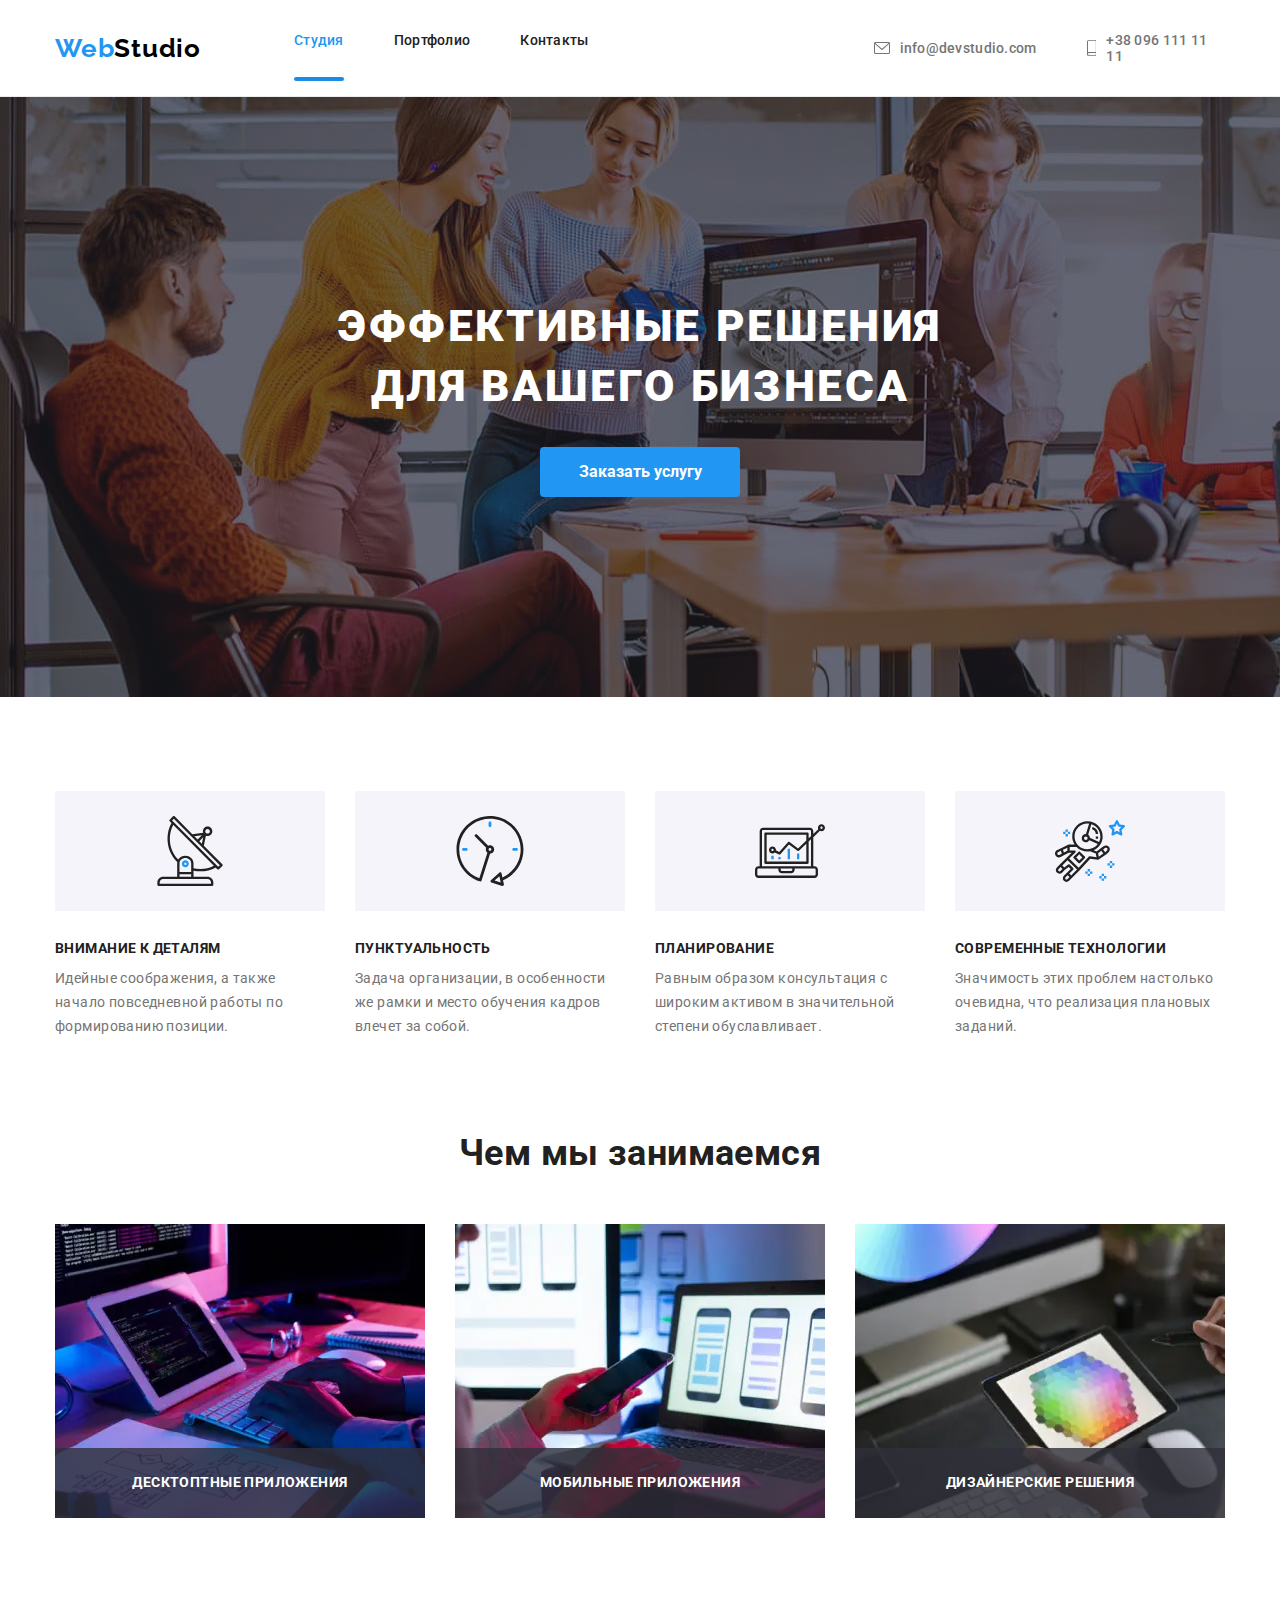
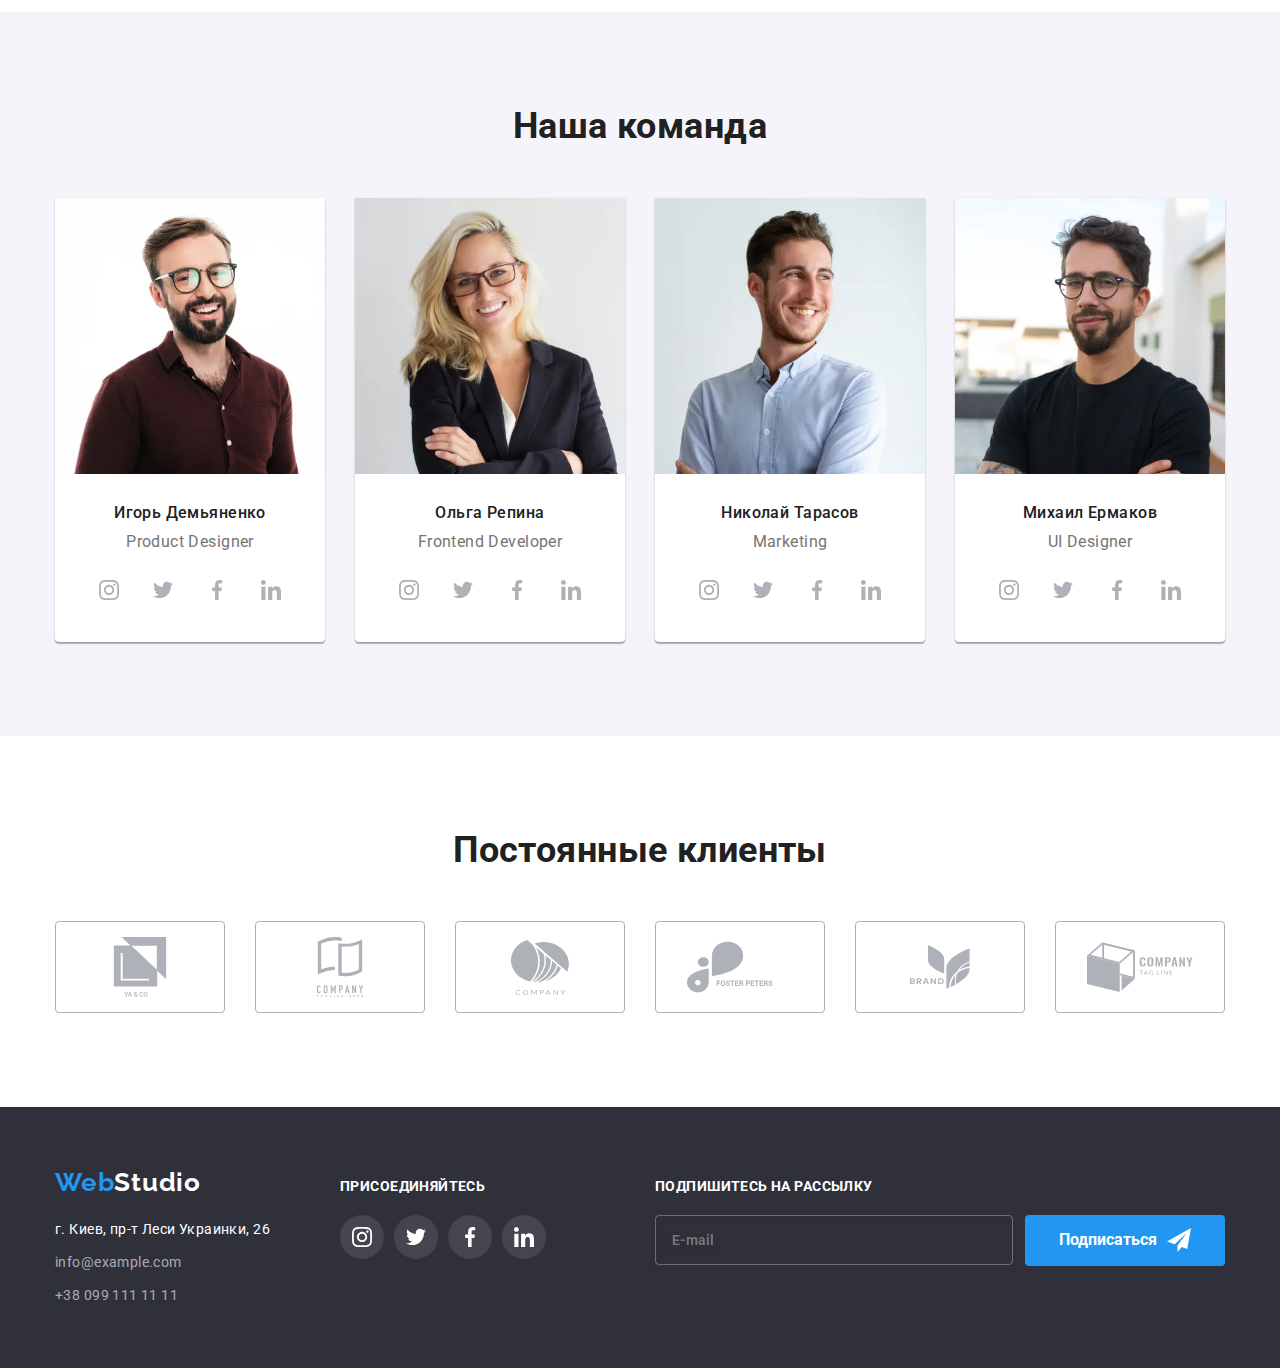
==== commit e9b774ec: "Update" ====
--- a/index.html
+++ b/index.html
@@ -196,7 +196,7 @@
 
       <!-- Team -->
       <section class="section section__team">
-        <div class="container">
+        <div class="container team__container">
           <h2 class="section__title">Наша команда</h2>
           <ul class="team__list card__set">
             <li class="team__item card__item">
--- a/css/main.min.css
+++ b/css/main.min.css
@@ -1,2 +1,2 @@
-/*! modern-normalize v0.6.0 | MIT License | https://github.com/sindresorhus/modern-normalize */*,*::before,*::after{-webkit-box-sizing:border-box;box-sizing:border-box}:root{-moz-tab-size:4;-o-tab-size:4;tab-size:4}html{line-height:1.15;-webkit-text-size-adjust:100%}body{margin:0}body{font-family:system-ui,-apple-system,"Segoe UI",Roboto,Helvetica,Arial,sans-serif,"Apple Color Emoji","Segoe UI Emoji"}hr{height:0}abbr[title]{-webkit-text-decoration:underline dotted;text-decoration:underline dotted}b,strong{font-weight:bolder}code,kbd,samp,pre{font-family:SFMono-Regular, Consolas, "Liberation Mono", Menlo, monospace;font-size:1em}small{font-size:80%}sub,sup{font-size:75%;line-height:0;position:relative;vertical-align:baseline}sub{bottom:-0.25em}sup{top:-0.5em}button,input,optgroup,select,textarea{font-family:inherit;font-size:100%;line-height:1.15;margin:0}button,select{text-transform:none}button,[type="button"],[type="reset"],[type="submit"]{-webkit-appearance:button}button::-moz-focus-inner,[type="button"]::-moz-focus-inner,[type="reset"]::-moz-focus-inner,[type="submit"]::-moz-focus-inner{border-style:none;padding:0}button:-moz-focusring,[type="button"]:-moz-focusring,[type="reset"]:-moz-focusring,[type="submit"]:-moz-focusring{outline:1px dotted ButtonText}fieldset{padding:0.35em 0.75em 0.625em}legend{padding:0}progress{vertical-align:baseline}[type="number"]::-webkit-inner-spin-button,[type="number"]::-webkit-outer-spin-button{height:auto}[type="search"]{-webkit-appearance:textfield;outline-offset:-2px}[type="search"]::-webkit-search-decoration{-webkit-appearance:none}::-webkit-file-upload-button{-webkit-appearance:button;font:inherit}summary{display:list-item}.social__list,.modal__list,.nav__list,.auth__list,.about__list,.clients__list,.address__list,.menu-button__list,.team__list,.work__list{list-style:none}.logo__header,.clients__link,.footer__link,.footer__link--info,.header__link{text-decoration:none}:root{--primary-text-color: #757575;--secondary-text-color: #212121;--third-color-text: #ffffff;--primary-bg-color: #ffffff;--secondary-bg-color: #2f303a;--third-bg-color: #f5f4fa;--accent-text-color: #2196f3;--accent-bg-color: #188ce8;--border-color: #ececec;--border-color-second: #eeeeee;--color-black: #000000;--icon-color: #afb1b8;--icon-bg-color: rgba(255, 255, 255, 0.1);--transition: 250ms cubic-bezier(0.17, 0.67, 0.83, 0.67);--card-item: 1;--card-gap-top: 30px;--card-gap-left: 30px}.card__set{display:-webkit-box;display:-ms-flexbox;display:flex;-ms-flex-wrap:wrap;flex-wrap:wrap;margin-left:calc(var(--card-gap-left) * -1);margin-top:calc(var(--card-gap-top) * -1)}.card__item{margin-top:var(--card-gap-top);margin-left:var(--card-gap-left);-ms-flex-preferred-size:calc(100% / var(--card-item) - var(--card-gap-left));flex-basis:calc(100% / var(--card-item) - var(--card-gap-left));--card-item: 1}.visually--hidden{position:absolute;width:1px;height:1px;margin:-1px;border:0;padding:0;clip:rect(0 0 0 0);overflow:hidden}h1,h2,h3,h4,h5,h6,p,ul{margin:0;padding:0}body{font-family:'Roboto', sans-serif;font-style:normal;font-weight:400;font-size:14px;line-height:1.71;letter-spacing:0.03em;color:var(--primary-text-color)}img{display:block;max-width:100%;height:auto}.container{padding-left:15px;padding-right:15px;margin-left:auto;margin-right:auto}@media (min-width: 768px) and (max-width: 1199.98px){.container{max-width:768px}}@media (min-width: 480px){.hero__container{padding-top:118px;padding-bottom:118px}}@media (min-width: 1200px){.hero__container{padding-top:200px;padding-bottom:200px}}@media (max-width: 767.98px){.catalog__container,.filter__container{max-width:480px}}@media (max-width: 767.98px){.section{padding-top:60px;padding-bottom:60px}}@media (min-width: 768px) and (max-width: 1199.98px){.section{padding-top:60px;padding-bottom:60px}}@media (min-width: 1200px){.section{max-width:1200px;margin-left:auto;margin-right:auto;padding-top:94px;padding-bottom:94px}}.section__title{text-align:center;font-weight:700;font-size:36px;line-height:1.16;margin-bottom:30px;color:var(--secondary-text-color)}@media (min-width: 1200px){.section__title{margin-bottom:50px}}.section__team{background-color:var(--third-bg-color);text-align:center}@media (max-width: 767.98px){.section__team{max-width:480px;margin-left:auto;margin-right:auto}}@media (min-width: 768px) and (max-width: 1199.98px){.section__team{max-width:768px;margin-left:auto;margin-right:auto}}@media (min-width: 1200px){.section__team{max-width:1600px}}@media (max-width: 767.98px){.about__section{max-width:480px;margin-left:auto;margin-right:auto}}@media (min-width: 1200px){.about__section{padding-bottom:0}}.social__list{display:-webkit-box;display:-ms-flexbox;display:flex;-webkit-box-align:center;-ms-flex-align:center;align-items:center;-webkit-box-pack:center;-ms-flex-pack:center;justify-content:center}.social__item:not(:last-child){margin-right:10px}.social__link{display:-webkit-box;display:-ms-flexbox;display:flex;-webkit-box-pack:center;-ms-flex-pack:center;justify-content:center;-webkit-box-align:center;-ms-flex-align:center;align-items:center;width:44px;height:44px;border-radius:50%;fill:var(--icon-color);background-color:var(--icon-bg-color);-webkit-transition:fill var(--transition),background-color var(--transition);transition:fill var(--transition),background-color var(--transition)}.social__link:focus,.social__link:hover{background-color:var(--accent-text-color);fill:var(--third-color-text)}.social__icon{width:20px;height:20px}.social__icon--white{fill:var(--third-color-text)}.button{display:-webkit-box;display:-ms-flexbox;display:flex;-webkit-box-pack:center;-ms-flex-pack:center;justify-content:center;-webkit-box-align:center;-ms-flex-align:center;align-items:center;font-family:'Roboto';font-style:normal;margin-left:auto;margin-right:auto;padding:10px 32px;cursor:pointer;min-width:200px;font-weight:700;font-size:16px;line-height:1.88;background-color:var(--accent-text-color);color:var(--third-color-text);border:none;border-radius:4px;-webkit-transition:background-color var(--transition);transition:background-color var(--transition)}.button:hover,.button:focus{background-color:var(--accent-bg-color)}.button__exit{position:absolute;display:-webkit-box;display:-ms-flexbox;display:flex;-webkit-box-pack:center;-ms-flex-pack:center;justify-content:center;-webkit-box-align:center;-ms-flex-align:center;align-items:center;top:8px;right:8px;height:30px;width:30px;border-radius:50%;border:1px solid rgba(0,0,0,0.1)}.button__exit:hover .icon__exit{fill:var(--accent-text-color)}.button__exit:focus .icon__exit{fill:var(--accent-text-color)}.backdrop{position:fixed;z-index:2;top:0;left:0;width:100%;height:100%;background:rgba(0,0,0,0.2);opacity:1;-webkit-transition:opacity var(--transition);transition:opacity var(--transition);overflow-y:scroll}.backdrop.is-hidden{opacity:0;pointer-events:none}.logo__footer{display:block;-webkit-box-align:center;-ms-flex-align:center;align-items:center;margin-bottom:20px;font-family:'Raleway', sans-serif;font-style:normal;font-weight:700;font-size:26px;line-height:1.19;letter-spacing:0.03em;color:var(--accent-text-color)}@media (max-width: 767.98px){.logo__footer{display:-webkit-box;display:-ms-flexbox;display:flex;-webkit-box-pack:center;-ms-flex-pack:center;justify-content:center;-webkit-box-align:center;-ms-flex-align:center;align-items:center}}.logo__header{color:inherit;font-family:'Raleway', sans-serif;font-style:normal;font-weight:700;font-size:26px;line-height:1.19;letter-spacing:0.03em;color:var(--accent-text-color)}@media (min-width: 768px){.logo__header{margin-right:84px}}@media (min-width: 1200px){.logo__header{margin-right:93px}}.logo__black{color:var(--color-black)}.logo__white{color:var(--third-color-text)}.modal{padding:40px;position:absolute;top:50%;left:50%;-webkit-transform:translate(-50%, -30%) scale(1);transform:translate(-50%, -30%) scale(1);max-width:450px;width:100%;min-height:581px;background-color:var(--primary-bg-color);-webkit-transition:-webkit-transform var(--transition);transition:-webkit-transform var(--transition);transition:transform var(--transition);transition:transform var(--transition), -webkit-transform var(--transition);-webkit-box-shadow:0px 1px 3px rgba(0,0,0,0.12),0px 1px 1px rgba(0,0,0,0.14),0px 2px 1px rgba(0,0,0,0.2);box-shadow:0px 1px 3px rgba(0,0,0,0.12),0px 1px 1px rgba(0,0,0,0.14),0px 2px 1px rgba(0,0,0,0.2);border-radius:4px}@media (min-width: 768px) and (max-width: 1199.98px){.modal{min-width:450px;min-height:609px}}@media (min-width: 1200px){.modal{min-width:528px}}.backdrop.is-hidden .modal{-webkit-transform:translate(-50%, -50%) scale(0);transform:translate(-50%, -50%) scale(0)}.icon__exit{height:11px;width:11px;fill:var(--secondary-text-color);-webkit-transition:fill var(--transition);transition:fill var(--transition)}.modal__title{text-align:center;font-weight:700;font-size:20px;line-height:23px;color:var(--secondary-text-color);margin-bottom:30px}.modal__list{margin-bottom:20px}.modal__item{position:relative}.modal__item:not(:last-child){margin-bottom:28px}.modal__input[placeholder]{padding-left:42px;font-size:12px;line-height:1.14;letter-spacing:0.01em;color:rgba(117,117,117,0.5)}.modal__input{width:100%;height:40px;border:1px solid;border-color:rgba(33,33,33,0.2);border-radius:4px;-webkit-transition:border-color var(--transition),color var(--transition);transition:border-color var(--transition),color var(--transition)}.modal__input:hover,.modal__input:focus{fill:var(--accent-text-color);color:var(--accent-text-color);border-color:var(--accent-text-color)}.modal__input:hover+.modal__icon,.modal__input:focus+.modal__icon{fill:var(--accent-text-color)}.modal__textarea{resize:none;width:100%;height:120px;padding:12px 16px;font-size:12px;line-height:1.14;letter-spacing:0.01em;border:1px solid rgba(33,33,33,0.2);border-radius:4px;color:rgba(117,117,117,0.5);-webkit-transition:color var(--transition);transition:color var(--transition)}.modal__textarea:focus,.modal__textarea:hover{fill:var(--accent-text-color);color:var(--accent-text-color);border-color:var(--accent-text-color)}.modal__name{position:absolute;top:-17px;left:0;font-size:12px;line-height:1.14;letter-spacing:0.01em;color:var(--primary-text-color);margin-bottom:4px}.modal__icon{position:absolute;left:12px;top:50%;-webkit-transform:translateY(-50%);transform:translateY(-50%);height:18px;width:18px;-webkit-transition:fill var(--transition);transition:fill var(--transition)}.confirmation__link{margin-left:2px;color:var(--accent-text-color)}.confirmation__label{display:-webkit-box;display:-ms-flexbox;display:flex;-webkit-box-align:center;-ms-flex-align:center;align-items:center;-webkit-box-pack:center;-ms-flex-pack:center;justify-content:center;cursor:pointer;margin-bottom:30px;line-height:1.71px;color:var(--primary-text-color)}@media (max-width: 767.98px){.confirmation__label{font-size:12px}}@media (min-width: 768px){.confirmation__label{font-size:12px}}.confirmation__checkbox{position:absolute;width:1px;height:1px;margin:-1px;border:0;padding:0;clip:rect(0 0 0 0);overflow:hidden}.checkbox__icon{width:16px;height:15px;border:2px solid;border-color:var(--secondary-text-color);border-radius:4px;margin-right:9px;-ms-flex-negative:0;flex-shrink:0}.confirmation__checkbox:checked ~ .checkbox__icon{background-image:url(../images/check.svg);background-size:contain;background-origin:border-box;background-color:var(--accent-text-color);border-color:var(--accent-text-color)}.modal__span{display:-webkit-box;display:-ms-flexbox;display:flex;-ms-flex-wrap:wrap;flex-wrap:wrap}@media (max-width: 449px){.modal__span>a{margin-top:10px}}.modal__span>span{padding-left:2px}@media (max-width: 337px){.modal__span>span{margin-top:10px}}@media (max-width: 767.98px){.nav__item:not(:last-child){margin-bottom:30px}}@media (min-width: 768px){.nav__item:not(:last-child){margin-right:50px}}.nav{color:var(--secondary-text-color)}@media (min-width: 768px){.nav__list{display:-webkit-box;display:-ms-flexbox;display:flex;-webkit-box-align:center;-ms-flex-align:center;align-items:center}}.auth__list{display:-webkit-box;display:-ms-flexbox;display:flex}@media (max-width: 767.98px){.auth__list{-webkit-box-orient:horizontal;-webkit-box-direction:reverse;-ms-flex-direction:row-reverse;flex-direction:row-reverse;flex-direction:column-reverse}}@media (min-width: 768px){.auth__list{margin-left:75px;-webkit-box-pack:center;-ms-flex-pack:center;justify-content:center;-webkit-box-orient:vertical;-webkit-box-direction:normal;-ms-flex-direction:column;flex-direction:column}}@media (min-width: 1200px){.auth__list{margin-left:285px;-webkit-box-align:center;-ms-flex-align:center;align-items:center}}@media (max-width: 767.98px){.auth__item:not(:first-child){margin-bottom:32px;font-weight:500;font-size:34px;line-height:40px;letter-spacing:0.02em;color:var(--accent-text-color)}}@media (max-width: 767.98px){.auth__item:not(:last-child){font-size:24px;line-height:28px;letter-spacing:0.02em}}@media (min-width: 1200px){.auth__item:not(:last-child){margin-right:50px}}.icon__mail{width:16px;height:12px;margin-right:10px}@media (max-width: 767.98px){.icon__mail{display:none}}.icon__phone{width:10px;height:16px;margin-right:10px}@media (max-width: 767.98px){.icon__phone{display:none}}@media (min-width: 768px){.current{display:-webkit-box;display:-ms-flexbox;display:flex;position:relative;color:var(--accent-text-color)}.current::after{position:absolute;content:'';bottom:-1px;width:100%;height:4px;border-radius:2px;background-color:var(--accent-bg-color)}}.about__icons{display:-webkit-box;display:-ms-flexbox;display:flex;-webkit-box-pack:center;-ms-flex-pack:center;justify-content:center;-webkit-box-align:center;-ms-flex-align:center;align-items:center;height:120px;margin-bottom:30px;background-color:var(--third-bg-color)}@media (max-width: 767.98px){.about__icons{max-width:480px}}.about__icon{width:70px;height:70px}@media (min-width: 768px) and (max-width: 1199.98px){.about__item{--card-item: 2}}@media (min-width: 1200px){.about__item{--card-item: 4}}.about__title{font-weight:700;font-size:14px;line-height:1.14;text-transform:uppercase;margin-bottom:10px;color:var(--secondary-text-color)}@media (max-width: 767.98px){.about__title{text-align:center}}.clients__item{--card-item: 6}@media (max-width: 767.98px){.clients__item{--card-item: 2}}@media (min-width: 768px) and (max-width: 1199.98px){.clients__item{--card-item: 3}}.clients__link{display:-webkit-box;display:-ms-flexbox;display:flex;-webkit-box-pack:center;-ms-flex-pack:center;justify-content:center;-webkit-box-align:center;-ms-flex-align:center;align-items:center;color:inherit;width:100%;height:92px;border:1px solid var(--icon-color);border-radius:4px;fill:var(--icon-color);-webkit-transition:border-color var(--transition),fill var(--transition);transition:border-color var(--transition),fill var(--transition)}.clients__link:focus,.clients__link:hover{fill:var(--accent-text-color);border-color:var(--accent-text-color)}.clients__icon{width:106px;height:60px}.footer{padding-top:60px;padding-bottom:60px;background-color:var(--secondary-bg-color)}.footer>.social__icon{fill:var(--third-color-text)}@media (max-width: 767.98px){.footer{max-width:480px;margin-left:auto;margin-right:auto}}@media (min-width: 768px) and (max-width: 1199.98px){.footer{max-width:768px;margin-left:auto;margin-right:auto}}@media (max-width: 767.98px){.footer__container{display:block;-webkit-box-pack:center;-ms-flex-pack:center;justify-content:center;-webkit-box-align:center;-ms-flex-align:center;align-items:center;height:500px}}@media (min-width: 768px) and (max-width: 1199.98px){.footer__container{display:-webkit-box;display:-ms-flexbox;display:flex;-ms-flex-wrap:wrap;flex-wrap:wrap}}@media (min-width: 1200px){.footer__container{display:-webkit-box;display:-ms-flexbox;display:flex;-webkit-box-align:baseline;-ms-flex-align:baseline;align-items:baseline;width:1200px;margin-left:auto;margin-right:auto}}@media (max-width: 767.98px){.footer__item{margin-bottom:60px}.footer__item:not(:last-child){margin-bottom:60px}}@media (min-width: 768px) and (max-width: 1199.98px){.footer__item{text-align:center;margin-left:auto}.footer__item:last-child{margin-right:auto}.footer__item:not(:last-child){margin-bottom:60px}}@media (min-width: 768px) and (max-width: 1199.98px){.footer__item:not(:last-child){margin-right:70px}}@media (min-width: 1200px){.footer__item:last-child{margin-left:auto}}.address{font-style:inherit}@media (max-width: 767.98px){.address{display:-webkit-box;display:-ms-flexbox;display:flex;-webkit-box-pack:center;-ms-flex-pack:center;justify-content:center;text-align:center}}@media (min-width: 1200px){.address{margin-right:70px}}@media (max-width: 767.98px){.address__list{display:block;-webkit-box-pack:center;-ms-flex-pack:center;justify-content:center;-webkit-box-align:center;-ms-flex-align:center;align-items:center}}.address__item:not(:last-child){margin-bottom:9px}.footer__link--info[target='_blank']{color:var(--third-color-text)}.footer__link--info{color:rgba(255,255,255,0.6);-webkit-transition:color var(--transition);transition:color var(--transition)}.footer__link--info:hover,.footer__link--info:focus{color:var(--accent-text-color)}.social__title{font-weight:700;font-size:14px;line-height:1.14;text-transform:uppercase;margin-bottom:20px;color:var(--third-color-text)}@media (max-width: 767.98px){.social__title{display:-webkit-box;display:-ms-flexbox;display:flex;-webkit-box-pack:center;-ms-flex-pack:center;justify-content:center;-webkit-box-align:center;-ms-flex-align:center;align-items:center}}@media (min-width: 768px) and (max-width: 1199.98px){.subscribe{display:block;text-align:center;width:450px}}@media (min-width: 1200px){.subscribe{display:-webkit-box;display:-ms-flexbox;display:flex;-webkit-box-align:center;-ms-flex-align:center;align-items:center}}.submit__label{display:block;font-weight:700;font-size:14px;line-height:1.14;text-transform:uppercase;margin-bottom:20px;color:var(--third-color-text)}@media (max-width: 767.98px){.submit__label{display:-webkit-box;display:-ms-flexbox;display:flex;-webkit-box-pack:center;-ms-flex-pack:center;justify-content:center;-webkit-box-align:center;-ms-flex-align:center;align-items:center}}.submit__input{padding-left:16px;margin-right:12px;height:50px;font-weight:700;font-size:14px;line-height:1.14;border:1px solid rgba(255,255,255,0.3);-webkit-box-sizing:border-box;box-sizing:border-box;-webkit-filter:drop-shadow(0px 4px 4px rgba(0,0,0,0.15));filter:drop-shadow(0px 4px 4px rgba(0,0,0,0.15));border-radius:4px;color:rgba(255,255,255,0.6);background-color:inherit}@media (max-width: 767.98px){.submit__input{width:100%;margin-bottom:20px}}@media (min-width: 768px) and (max-width: 1199.98px){.submit__input{width:100%;margin-bottom:20px}}@media (min-width: 1200px){.submit__input{width:358px}}.submit__icon{margin-left:10px;width:24px;height:24px}.header{border-bottom:1px solid var(--border-color);background-color:var(--primary-bg-color)}@media (max-width: 767.98px){.header{max-width:480px;margin-left:auto;margin-right:auto}}@media (min-width: 768px){.header{max-width:768px;margin-left:auto;margin-right:auto}}@media (min-width: 1200px){.header{max-width:1600px;margin-left:auto;margin-right:auto}}.header__container{position:relative;display:-webkit-box;display:-ms-flexbox;display:flex;-webkit-box-align:center;-ms-flex-align:center;align-items:center}@media (min-width: 1200px){.header__container{max-width:1200px;margin-left:auto;margin-right:auto}}.header__link{display:-webkit-box;display:-ms-flexbox;display:flex;-webkit-box-align:center;-ms-flex-align:center;align-items:center;color:inherit;font-weight:500;font-size:14px;line-height:16px;letter-spacing:0.02em;fill:var(--primary-text-color);-webkit-transition:fill var(--transition),color var(--transition);transition:fill var(--transition),color var(--transition)}@media (max-width: 767.98px){.header__link{font-size:40px;line-height:1.17;padding-left:40px}}@media (min-width: 768px){.header__link{padding-top:32px;padding-bottom:32px}}.header__link:focus,.header__link:hover{color:var(--accent-text-color);fill:var(--accent-text-color)}@media (max-width: 767.98px){.header__link--phone{font-size:34px}}@media (min-width: 768px) and (max-width: 1199.98px){.header__link--phone{padding:0px;font-size:12px;line-height:1.17}}@media (min-width: 1200px){.header__link--phone{display:-webkit-box;display:-ms-flexbox;display:flex}}@media (max-width: 767.98px){.header__link--mail{margin-bottom:32px;font-size:24px}}@media (min-width: 768px) and (max-width: 1199.98px){.header__link--mail{padding:0px;padding-bottom:10px;font-size:12px;line-height:1.17}}@media (min-width: 1200px){.header__link--mail{display:-webkit-box;display:-ms-flexbox;display:flex;padding:0px}}.current{color:var(--accent-text-color);fill:var(--accent-text-color)}.menu-button{display:-webkit-inline-box;display:-ms-inline-flexbox;display:inline-flex;margin-left:auto;padding:0;border:none;background-color:transparent;-webkit-transition:fill var(--transition);transition:fill var(--transition)}@media (min-width: 768px){.menu-button{display:none}}.menu-button:hover,.menu-button:focus{fill:var(--accent-text-color)}.menu-button__icon{display:-webkit-box;display:-ms-flexbox;display:flex;-webkit-box-align:center;-ms-flex-align:center;align-items:center;-webkit-box-pack:center;-ms-flex-pack:center;justify-content:center;width:40px;height:40px;z-index:100}.menu-button__icon.is-open{position:fixed}.menu-button.is-open .menu-button__icon--open{display:none}.menu-button__icon--close{display:none}.menu-button.is-open .menu-button__icon--close{display:block}@media (max-width: 767.98px){.menu-container{display:none;z-index:50;position:fixed;top:0;left:0;background-color:var(--primary-bg-color);-webkit-transform:translateY(-100%);transform:translateY(-100%);-webkit-transition:-webkit-transform var(--transition);transition:-webkit-transform var(--transition);transition:transform var(--transition);transition:transform var(--transition), -webkit-transform var(--transition)}.menu-container.is-open{display:block;-webkit-transform:translateY(0);transform:translateY(0);display:-webkit-box;display:-ms-flexbox;display:flex;-webkit-box-pack:start;-ms-flex-pack:start;justify-content:flex-start;-ms-flex-line-pack:justify;align-content:space-between;-ms-flex-wrap:wrap;flex-wrap:wrap;width:100%;height:100vh;padding-top:48px;padding-bottom:48px;padding-left:20px}}@media (min-width: 768px){.menu-container{display:-webkit-box;display:-ms-flexbox;display:flex}}@media (min-width: 768px) and (max-width: 1199.98px){.menu-container__item--auth{display:-webkit-box;display:-ms-flexbox;display:flex}}@media (min-width: 1200px){.menu-container__item--auth>.auth__list{display:-webkit-box;display:-ms-flexbox;display:flex;-webkit-box-orient:horizontal;-webkit-box-direction:normal;-ms-flex-direction:row;flex-direction:row;-webkit-box-align:center;-ms-flex-align:center;align-items:center}}.menu-button__list{display:-webkit-box;display:-ms-flexbox;display:flex;padding-left:40px}@media (max-width: 767.98px){.menu-button__list{display:-webkit-box;display:-ms-flexbox;display:flex;-ms-flex-wrap:wrap;flex-wrap:wrap;margin-left:-10px;margin-top:-10px}}@media (min-width: 768px){.menu-button__list{display:none}}.menu-button__item{font-weight:500;font-size:18px;line-height:1.22;letter-spacing:0.02em;color:var(--accent-text-color)}@media (max-width: 767.98px){.menu-button__item{margin-top:10px;margin-left:10px}}.menu-button__item:not(:first-child)::before{content:'';margin-right:10px;border:1px solid rgba(33,33,33,0.2);-webkit-transform:rotate(90deg);transform:rotate(90deg)}.menu-button__item:not(:last-child){margin-right:10px}.hero{margin-left:auto;margin-right:auto;display:-webkit-box;display:-ms-flexbox;display:flex;-webkit-box-align:center;-ms-flex-align:center;align-items:center;background-size:cover;background-repeat:no-repeat;background-color:var(--secondary-bg-color)}@media (max-width: 767.98px){.hero{max-width:480px}}@media (min-width: 768px) and (max-width: 1199.98px){.hero{max-width:768px}}@media (min-width: 1200px){.hero{max-width:1600px}}@media (max-width: 767.98px){.hero{background-image:-webkit-gradient(linear, left top, right top, from(rgba(47,48,58,0.4)), to(rgba(47,48,58,0.4))),url(../images/header-mobile.jpg);background-image:linear-gradient(to right, rgba(47,48,58,0.4), rgba(47,48,58,0.4)),url(../images/header-mobile.jpg)}}@media screen and (max-width: 767.98px) and (min-device-pixel-ratio: 2), screen and (max-width: 767.98px) and (-moz-min-devile-pixel-ratio: 2), screen and (max-width: 767.98px) and (-o-min-devile-pixel-ratio: 2 / 1), screen and (max-width: 767.98px) and (-webkit-min-devile-pixel-ratio: 2), screen and (max-width: 767.98px) and (-webkit-min-device-pixel-ratio: 2), screen and (max-width: 767.98px) and (min-resolution: 192dpi), screen and (max-width: 767.98px) and (min-resolution: 2dppx){.hero{background-image:-webkit-gradient(linear, left top, right top, from(rgba(47,48,58,0.4)), to(rgba(47,48,58,0.4))),url(../images/header-mobile2x.jpg);background-image:linear-gradient(to right, rgba(47,48,58,0.4), rgba(47,48,58,0.4)),url(../images/header-mobile2x.jpg)}}@media (min-width: 768px) and (max-width: 1199.98px){.hero{background-image:-webkit-gradient(linear, left top, right top, from(rgba(47,48,58,0.4)), to(rgba(47,48,58,0.4))),url(../images/header-tablet.jpg);background-image:linear-gradient(to right, rgba(47,48,58,0.4), rgba(47,48,58,0.4)),url(../images/header-tablet.jpg)}}@media screen and (min-width: 768px) and (max-width: 1199.98px) and (min-device-pixel-ratio: 2), screen and (min-width: 768px) and (max-width: 1199.98px) and (-moz-min-devile-pixel-ratio: 2), screen and (min-width: 768px) and (max-width: 1199.98px) and (-o-min-devile-pixel-ratio: 2 / 1), screen and (min-width: 768px) and (max-width: 1199.98px) and (-webkit-min-devile-pixel-ratio: 2), screen and (min-width: 768px) and (max-width: 1199.98px) and (-webkit-min-device-pixel-ratio: 2), screen and (min-width: 768px) and (max-width: 1199.98px) and (min-resolution: 192dpi), screen and (min-width: 768px) and (max-width: 1199.98px) and (min-resolution: 2dppx){.hero{background-image:-webkit-gradient(linear, left top, right top, from(rgba(47,48,58,0.4)), to(rgba(47,48,58,0.4))),url(../images/header-tablet2x.jpg);background-image:linear-gradient(to right, rgba(47,48,58,0.4), rgba(47,48,58,0.4)),url(../images/header-tablet2x.jpg)}}@media (min-width: 1200px){.hero{background-image:-webkit-gradient(linear, left top, right top, from(rgba(47,48,58,0.4)), to(rgba(47,48,58,0.4))),url(../images/header-desktop.jpg);background-image:linear-gradient(to right, rgba(47,48,58,0.4), rgba(47,48,58,0.4)),url(../images/header-desktop.jpg)}}@media screen and (min-width: 1200px) and (min-device-pixel-ratio: 2), screen and (min-width: 1200px) and (-moz-min-devile-pixel-ratio: 2), screen and (min-width: 1200px) and (-o-min-devile-pixel-ratio: 2 / 1), screen and (min-width: 1200px) and (-webkit-min-devile-pixel-ratio: 2), screen and (min-width: 1200px) and (-webkit-min-device-pixel-ratio: 2), screen and (min-width: 1200px) and (min-resolution: 192dpi), screen and (min-width: 1200px) and (min-resolution: 2dppx){.hero{background-image:-webkit-gradient(linear, left top, right top, from(rgba(47,48,58,0.4)), to(rgba(47,48,58,0.4))),url(../images/header-desktop2x.jpg);background-image:linear-gradient(to right, rgba(47,48,58,0.4), rgba(47,48,58,0.4)),url(../images/header-desktop2x.jpg)}}.hero__title{text-align:center;max-width:696px;margin-left:auto;margin-right:auto;font-weight:900;font-size:44px;line-height:1.36;text-transform:uppercase;letter-spacing:0.06em;margin-bottom:30px;color:var(--third-color-text)}@media (max-width: 767.98px){.hero__title{font-size:26px;line-height:1.62;max-width:360px}}@media (min-width: 768px) and (max-width: 1199.98px){.hero__title{font-size:26px;line-height:1.62;text-align:center;letter-spacing:0.06em;text-transform:uppercase;max-width:360px;color:#ffffff}}.team__position{margin-bottom:16px}.team__position,.team__title{font-size:16px;line-height:1.18}.team__title{margin-bottom:10px;font-weight:500;color:var(--secondary-text-color)}.team__item{background:var(--primary-bg-color);-webkit-box-shadow:0px 1px 3px rgba(0,0,0,0.12),0px 1px 1px rgba(0,0,0,0.14),0px 2px 1px rgba(0,0,0,0.2);box-shadow:0px 1px 3px rgba(0,0,0,0.12),0px 1px 1px rgba(0,0,0,0.14),0px 2px 1px rgba(0,0,0,0.2);border-radius:0px 0px 4px 4px}@media (min-width: 768px) and (max-width: 1199.98px){.team__item{--card-item: 2}}@media (min-width: 1200px){.team__item{--card-item: 4}}.team__wrapper{padding:30px}@media (max-width: 767.98px){.section__work{display:none}}@media (min-width: 768px) and (max-width: 1199.98px){.section__work{display:none}}@media (min-width: 1200px){.section__work{display:block}}.work__item{position:relative;--card-item: 3}.work__variant{position:absolute;display:-webkit-box;display:-ms-flexbox;display:flex;-webkit-box-align:center;-ms-flex-align:center;align-items:center;-webkit-box-pack:center;-ms-flex-pack:center;justify-content:center;bottom:0;left:0;width:100%;height:70px;background-color:rgba(47,48,58,0.8)}.work__title{font-weight:700;font-size:14px;line-height:1.14;color:var(--third-color-text)}
+/*! modern-normalize v0.6.0 | MIT License | https://github.com/sindresorhus/modern-normalize */*,*::before,*::after{-webkit-box-sizing:border-box;box-sizing:border-box}:root{-moz-tab-size:4;-o-tab-size:4;tab-size:4}html{line-height:1.15;-webkit-text-size-adjust:100%}body{margin:0}body{font-family:system-ui,-apple-system,"Segoe UI",Roboto,Helvetica,Arial,sans-serif,"Apple Color Emoji","Segoe UI Emoji"}hr{height:0}abbr[title]{-webkit-text-decoration:underline dotted;text-decoration:underline dotted}b,strong{font-weight:bolder}code,kbd,samp,pre{font-family:SFMono-Regular, Consolas, "Liberation Mono", Menlo, monospace;font-size:1em}small{font-size:80%}sub,sup{font-size:75%;line-height:0;position:relative;vertical-align:baseline}sub{bottom:-0.25em}sup{top:-0.5em}button,input,optgroup,select,textarea{font-family:inherit;font-size:100%;line-height:1.15;margin:0}button,select{text-transform:none}button,[type="button"],[type="reset"],[type="submit"]{-webkit-appearance:button}button::-moz-focus-inner,[type="button"]::-moz-focus-inner,[type="reset"]::-moz-focus-inner,[type="submit"]::-moz-focus-inner{border-style:none;padding:0}button:-moz-focusring,[type="button"]:-moz-focusring,[type="reset"]:-moz-focusring,[type="submit"]:-moz-focusring{outline:1px dotted ButtonText}fieldset{padding:0.35em 0.75em 0.625em}legend{padding:0}progress{vertical-align:baseline}[type="number"]::-webkit-inner-spin-button,[type="number"]::-webkit-outer-spin-button{height:auto}[type="search"]{-webkit-appearance:textfield;outline-offset:-2px}[type="search"]::-webkit-search-decoration{-webkit-appearance:none}::-webkit-file-upload-button{-webkit-appearance:button;font:inherit}summary{display:list-item}.social__list,.modal__list,.nav__list,.auth__list,.about__list,.clients__list,.address__list,.menu-button__list,.team__list,.work__list{list-style:none}.logo__header,.clients__link,.footer__link,.footer__link--info,.header__link{text-decoration:none}:root{--primary-text-color: #757575;--secondary-text-color: #212121;--third-color-text: #ffffff;--primary-bg-color: #ffffff;--secondary-bg-color: #2f303a;--third-bg-color: #f5f4fa;--accent-text-color: #2196f3;--accent-bg-color: #188ce8;--border-color: #ececec;--border-color-second: #eeeeee;--color-black: #000000;--icon-color: #afb1b8;--icon-bg-color: rgba(255, 255, 255, 0.1);--transition: 250ms cubic-bezier(0.17, 0.67, 0.83, 0.67);--card-item: 1;--card-gap-top: 30px;--card-gap-left: 30px}.card__set{display:-webkit-box;display:-ms-flexbox;display:flex;-ms-flex-wrap:wrap;flex-wrap:wrap;margin-left:calc(var(--card-gap-left) * -1);margin-top:calc(var(--card-gap-top) * -1)}.card__item{margin-top:var(--card-gap-top);margin-left:var(--card-gap-left);-ms-flex-preferred-size:calc(100% / var(--card-item) - var(--card-gap-left));flex-basis:calc(100% / var(--card-item) - var(--card-gap-left));--card-item: 1}.visually--hidden{position:absolute;width:1px;height:1px;margin:-1px;border:0;padding:0;clip:rect(0 0 0 0);overflow:hidden}h1,h2,h3,h4,h5,h6,p,ul{margin:0;padding:0}body{font-family:'Roboto', sans-serif;font-style:normal;font-weight:400;font-size:14px;line-height:1.71;letter-spacing:0.03em;color:var(--primary-text-color)}img{display:block;max-width:100%;height:auto}.container{padding-left:15px;padding-right:15px;margin-left:auto;margin-right:auto}@media (min-width: 768px) and (max-width: 1199.98px){.container{max-width:768px}}@media (min-width: 1200px){.container{max-width:1600px}}@media (min-width: 480px){.hero__container{padding-top:118px;padding-bottom:118px}}@media (min-width: 1200px){.hero__container{padding-top:200px;padding-bottom:200px}}@media (max-width: 767.98px){.catalog__container,.filter__container{max-width:480px}}@media (min-width: 1200px){.team__container{max-width:1200px}}@media (max-width: 767.98px){.section{padding-top:60px;padding-bottom:60px}}@media (min-width: 768px) and (max-width: 1199.98px){.section{padding-top:60px;padding-bottom:60px}}@media (min-width: 1200px){.section{max-width:1200px;margin-left:auto;margin-right:auto;padding-top:94px;padding-bottom:94px}}.section__title{text-align:center;font-weight:700;font-size:36px;line-height:1.16;margin-bottom:30px;color:var(--secondary-text-color)}@media (min-width: 1200px){.section__title{margin-bottom:50px}}.section__team{background-color:var(--third-bg-color);text-align:center}@media (max-width: 767.98px){.section__team{max-width:480px;margin-left:auto;margin-right:auto}}@media (min-width: 768px) and (max-width: 1199.98px){.section__team{max-width:768px;margin-left:auto;margin-right:auto}}@media (min-width: 1200px){.section__team{max-width:100vw}}@media (max-width: 767.98px){.about__section{max-width:480px;margin-left:auto;margin-right:auto}}@media (min-width: 1200px){.about__section{padding-bottom:0}}.social__list{display:-webkit-box;display:-ms-flexbox;display:flex;-webkit-box-align:center;-ms-flex-align:center;align-items:center;-webkit-box-pack:center;-ms-flex-pack:center;justify-content:center}.social__item:not(:last-child){margin-right:10px}.social__link{display:-webkit-box;display:-ms-flexbox;display:flex;-webkit-box-pack:center;-ms-flex-pack:center;justify-content:center;-webkit-box-align:center;-ms-flex-align:center;align-items:center;width:44px;height:44px;border-radius:50%;fill:var(--icon-color);background-color:var(--icon-bg-color);-webkit-transition:fill var(--transition),background-color var(--transition);transition:fill var(--transition),background-color var(--transition)}.social__link:focus,.social__link:hover{background-color:var(--accent-text-color);fill:var(--third-color-text)}.social__icon{width:20px;height:20px}.social__icon--white{fill:var(--third-color-text)}.button{display:-webkit-box;display:-ms-flexbox;display:flex;-webkit-box-pack:center;-ms-flex-pack:center;justify-content:center;-webkit-box-align:center;-ms-flex-align:center;align-items:center;font-family:'Roboto';font-style:normal;margin-left:auto;margin-right:auto;padding:10px 32px;cursor:pointer;min-width:200px;font-weight:700;font-size:16px;line-height:1.88;background-color:var(--accent-text-color);color:var(--third-color-text);border:none;border-radius:4px;-webkit-transition:background-color var(--transition);transition:background-color var(--transition)}.button:hover,.button:focus{background-color:var(--accent-bg-color)}.button__exit{position:absolute;display:-webkit-box;display:-ms-flexbox;display:flex;-webkit-box-pack:center;-ms-flex-pack:center;justify-content:center;-webkit-box-align:center;-ms-flex-align:center;align-items:center;top:8px;right:8px;height:30px;width:30px;border-radius:50%;border:1px solid rgba(0,0,0,0.1)}.button__exit:hover .icon__exit{fill:var(--accent-text-color)}.button__exit:focus .icon__exit{fill:var(--accent-text-color)}.backdrop{position:fixed;z-index:2;top:0;left:0;width:100%;height:100%;background:rgba(0,0,0,0.2);opacity:1;-webkit-transition:opacity var(--transition);transition:opacity var(--transition);overflow-y:scroll}.backdrop.is-hidden{opacity:0;pointer-events:none}.logo__footer{display:block;-webkit-box-align:center;-ms-flex-align:center;align-items:center;margin-bottom:20px;font-family:'Raleway', sans-serif;font-style:normal;font-weight:700;font-size:26px;line-height:1.19;letter-spacing:0.03em;color:var(--accent-text-color)}@media (max-width: 767.98px){.logo__footer{display:-webkit-box;display:-ms-flexbox;display:flex;-webkit-box-pack:center;-ms-flex-pack:center;justify-content:center;-webkit-box-align:center;-ms-flex-align:center;align-items:center}}.logo__header{color:inherit;font-family:'Raleway', sans-serif;font-style:normal;font-weight:700;font-size:26px;line-height:1.19;letter-spacing:0.03em;color:var(--accent-text-color)}@media (min-width: 768px){.logo__header{margin-right:84px}}@media (min-width: 1200px){.logo__header{margin-right:93px}}.logo__black{color:var(--color-black)}.logo__white{color:var(--third-color-text)}.modal{padding:40px;position:absolute;top:50%;left:50%;-webkit-transform:translate(-50%, -30%) scale(1);transform:translate(-50%, -30%) scale(1);max-width:450px;width:100%;min-height:581px;background-color:var(--primary-bg-color);-webkit-transition:-webkit-transform var(--transition);transition:-webkit-transform var(--transition);transition:transform var(--transition);transition:transform var(--transition), -webkit-transform var(--transition);-webkit-box-shadow:0px 1px 3px rgba(0,0,0,0.12),0px 1px 1px rgba(0,0,0,0.14),0px 2px 1px rgba(0,0,0,0.2);box-shadow:0px 1px 3px rgba(0,0,0,0.12),0px 1px 1px rgba(0,0,0,0.14),0px 2px 1px rgba(0,0,0,0.2);border-radius:4px}@media (min-width: 768px) and (max-width: 1199.98px){.modal{min-width:450px;min-height:609px}}@media (min-width: 1200px){.modal{min-width:528px}}.backdrop.is-hidden .modal{-webkit-transform:translate(-50%, -50%) scale(0);transform:translate(-50%, -50%) scale(0)}.icon__exit{height:11px;width:11px;fill:var(--secondary-text-color);-webkit-transition:fill var(--transition);transition:fill var(--transition)}.modal__title{text-align:center;font-weight:700;font-size:20px;line-height:23px;color:var(--secondary-text-color);margin-bottom:30px}.modal__list{margin-bottom:20px}.modal__item{position:relative}.modal__item:not(:last-child){margin-bottom:28px}.modal__input[placeholder]{padding-left:42px;font-size:12px;line-height:1.14;letter-spacing:0.01em;color:rgba(117,117,117,0.5)}.modal__input{width:100%;height:40px;border:1px solid;border-color:rgba(33,33,33,0.2);border-radius:4px;-webkit-transition:border-color var(--transition),color var(--transition);transition:border-color var(--transition),color var(--transition)}.modal__input:hover,.modal__input:focus{fill:var(--accent-text-color);color:var(--accent-text-color);border-color:var(--accent-text-color)}.modal__input:hover+.modal__icon,.modal__input:focus+.modal__icon{fill:var(--accent-text-color)}.modal__textarea{resize:none;width:100%;height:120px;padding:12px 16px;font-size:12px;line-height:1.14;letter-spacing:0.01em;border:1px solid rgba(33,33,33,0.2);border-radius:4px;color:rgba(117,117,117,0.5);-webkit-transition:color var(--transition);transition:color var(--transition)}.modal__textarea:focus,.modal__textarea:hover{fill:var(--accent-text-color);color:var(--accent-text-color);border-color:var(--accent-text-color)}.modal__name{position:absolute;top:-17px;left:0;font-size:12px;line-height:1.14;letter-spacing:0.01em;color:var(--primary-text-color);margin-bottom:4px}.modal__icon{position:absolute;left:12px;top:50%;-webkit-transform:translateY(-50%);transform:translateY(-50%);height:18px;width:18px;-webkit-transition:fill var(--transition);transition:fill var(--transition)}.confirmation__link{margin-left:2px;color:var(--accent-text-color)}.confirmation__label{display:-webkit-box;display:-ms-flexbox;display:flex;-webkit-box-align:center;-ms-flex-align:center;align-items:center;-webkit-box-pack:center;-ms-flex-pack:center;justify-content:center;cursor:pointer;margin-bottom:30px;line-height:1.71px;color:var(--primary-text-color)}@media (max-width: 767.98px){.confirmation__label{font-size:12px}}@media (min-width: 768px){.confirmation__label{font-size:12px}}.confirmation__checkbox{position:absolute;width:1px;height:1px;margin:-1px;border:0;padding:0;clip:rect(0 0 0 0);overflow:hidden}.checkbox__icon{width:16px;height:15px;border:2px solid;border-color:var(--secondary-text-color);border-radius:4px;margin-right:9px;-ms-flex-negative:0;flex-shrink:0}.confirmation__checkbox:checked ~ .checkbox__icon{background-image:url(../images/check.svg);background-size:contain;background-origin:border-box;background-color:var(--accent-text-color);border-color:var(--accent-text-color)}.modal__span{display:-webkit-box;display:-ms-flexbox;display:flex;-ms-flex-wrap:wrap;flex-wrap:wrap}@media (max-width: 449px){.modal__span>a{margin-top:10px}}.modal__span>span{padding-left:2px}@media (max-width: 337px){.modal__span>span{margin-top:10px}}@media (max-width: 767.98px){.nav__item:not(:last-child){margin-bottom:30px}}@media (min-width: 768px){.nav__item:not(:last-child){margin-right:50px}}.nav{color:var(--secondary-text-color)}@media (min-width: 768px){.nav__list{display:-webkit-box;display:-ms-flexbox;display:flex;-webkit-box-align:center;-ms-flex-align:center;align-items:center}}.auth__list{display:-webkit-box;display:-ms-flexbox;display:flex}@media (max-width: 767.98px){.auth__list{-webkit-box-orient:horizontal;-webkit-box-direction:reverse;-ms-flex-direction:row-reverse;flex-direction:row-reverse;flex-direction:column-reverse}}@media (min-width: 768px){.auth__list{margin-left:75px;-webkit-box-pack:center;-ms-flex-pack:center;justify-content:center;-webkit-box-orient:vertical;-webkit-box-direction:normal;-ms-flex-direction:column;flex-direction:column}}@media (min-width: 1200px){.auth__list{margin-left:285px;-webkit-box-align:center;-ms-flex-align:center;align-items:center}}@media (max-width: 767.98px){.auth__item:not(:first-child){margin-bottom:32px;font-weight:500;font-size:34px;line-height:40px;letter-spacing:0.02em;color:var(--accent-text-color)}}@media (max-width: 767.98px){.auth__item:not(:last-child){font-size:24px;line-height:28px;letter-spacing:0.02em}}@media (min-width: 1200px){.auth__item:not(:last-child){margin-right:50px}}.icon__mail{width:16px;height:12px;margin-right:10px}@media (max-width: 767.98px){.icon__mail{display:none}}.icon__phone{width:10px;height:16px;margin-right:10px}@media (max-width: 767.98px){.icon__phone{display:none}}@media (min-width: 768px){.current{display:-webkit-box;display:-ms-flexbox;display:flex;position:relative;color:var(--accent-text-color)}.current::after{position:absolute;content:'';bottom:-1px;width:100%;height:4px;border-radius:2px;background-color:var(--accent-bg-color)}}.about__icons{display:-webkit-box;display:-ms-flexbox;display:flex;-webkit-box-pack:center;-ms-flex-pack:center;justify-content:center;-webkit-box-align:center;-ms-flex-align:center;align-items:center;height:120px;margin-bottom:30px;background-color:var(--third-bg-color)}@media (max-width: 767.98px){.about__icons{max-width:480px}}.about__icon{width:70px;height:70px}@media (min-width: 768px) and (max-width: 1199.98px){.about__item{--card-item: 2}}@media (min-width: 1200px){.about__item{--card-item: 4}}.about__title{font-weight:700;font-size:14px;line-height:1.14;text-transform:uppercase;margin-bottom:10px;color:var(--secondary-text-color)}@media (max-width: 767.98px){.about__title{text-align:center}}.clients__item{--card-item: 6}@media (max-width: 767.98px){.clients__item{--card-item: 2}}@media (min-width: 768px) and (max-width: 1199.98px){.clients__item{--card-item: 3}}.clients__link{display:-webkit-box;display:-ms-flexbox;display:flex;-webkit-box-pack:center;-ms-flex-pack:center;justify-content:center;-webkit-box-align:center;-ms-flex-align:center;align-items:center;color:inherit;width:100%;height:92px;border:1px solid var(--icon-color);border-radius:4px;fill:var(--icon-color);-webkit-transition:border-color var(--transition),fill var(--transition);transition:border-color var(--transition),fill var(--transition)}.clients__link:focus,.clients__link:hover{fill:var(--accent-text-color);border-color:var(--accent-text-color)}.clients__icon{width:106px;height:60px}.footer{padding-top:60px;padding-bottom:60px;background-color:var(--secondary-bg-color)}.footer>.social__icon{fill:var(--third-color-text)}@media (max-width: 767.98px){.footer{max-width:480px;margin-left:auto;margin-right:auto}}@media (min-width: 768px) and (max-width: 1199.98px){.footer{max-width:768px;margin-left:auto;margin-right:auto}}@media (max-width: 767.98px){.footer__container{display:block;-webkit-box-pack:center;-ms-flex-pack:center;justify-content:center;-webkit-box-align:center;-ms-flex-align:center;align-items:center;height:500px}}@media (min-width: 768px) and (max-width: 1199.98px){.footer__container{display:-webkit-box;display:-ms-flexbox;display:flex;-ms-flex-wrap:wrap;flex-wrap:wrap}}@media (min-width: 1200px){.footer__container{display:-webkit-box;display:-ms-flexbox;display:flex;-webkit-box-align:baseline;-ms-flex-align:baseline;align-items:baseline;width:1200px;margin-left:auto;margin-right:auto}}@media (max-width: 767.98px){.footer__item{margin-bottom:60px}.footer__item:not(:last-child){margin-bottom:60px}}@media (min-width: 768px) and (max-width: 1199.98px){.footer__item{text-align:center;margin-left:auto}.footer__item:last-child{margin-right:auto}.footer__item:not(:last-child){margin-bottom:60px}}@media (min-width: 768px) and (max-width: 1199.98px){.footer__item:not(:last-child){margin-right:70px}}@media (min-width: 1200px){.footer__item:last-child{margin-left:auto}}.address{font-style:inherit}@media (max-width: 767.98px){.address{display:-webkit-box;display:-ms-flexbox;display:flex;-webkit-box-pack:center;-ms-flex-pack:center;justify-content:center;text-align:center}}@media (min-width: 1200px){.address{margin-right:70px}}@media (max-width: 767.98px){.address__list{display:block;-webkit-box-pack:center;-ms-flex-pack:center;justify-content:center;-webkit-box-align:center;-ms-flex-align:center;align-items:center}}.address__item:not(:last-child){margin-bottom:9px}.footer__link--info[target='_blank']{color:var(--third-color-text)}.footer__link--info{color:rgba(255,255,255,0.6);-webkit-transition:color var(--transition);transition:color var(--transition)}.footer__link--info:hover,.footer__link--info:focus{color:var(--accent-text-color)}.social__title{font-weight:700;font-size:14px;line-height:1.14;text-transform:uppercase;margin-bottom:20px;color:var(--third-color-text)}@media (max-width: 767.98px){.social__title{display:-webkit-box;display:-ms-flexbox;display:flex;-webkit-box-pack:center;-ms-flex-pack:center;justify-content:center;-webkit-box-align:center;-ms-flex-align:center;align-items:center}}@media (min-width: 768px) and (max-width: 1199.98px){.subscribe{display:block;text-align:center;width:450px}}@media (min-width: 1200px){.subscribe{display:-webkit-box;display:-ms-flexbox;display:flex;-webkit-box-align:center;-ms-flex-align:center;align-items:center}}.submit__label{display:block;font-weight:700;font-size:14px;line-height:1.14;text-transform:uppercase;margin-bottom:20px;color:var(--third-color-text)}@media (max-width: 767.98px){.submit__label{display:-webkit-box;display:-ms-flexbox;display:flex;-webkit-box-pack:center;-ms-flex-pack:center;justify-content:center;-webkit-box-align:center;-ms-flex-align:center;align-items:center}}.submit__input{padding-left:16px;margin-right:12px;height:50px;font-weight:700;font-size:14px;line-height:1.14;border:1px solid rgba(255,255,255,0.3);-webkit-box-sizing:border-box;box-sizing:border-box;-webkit-filter:drop-shadow(0px 4px 4px rgba(0,0,0,0.15));filter:drop-shadow(0px 4px 4px rgba(0,0,0,0.15));border-radius:4px;color:rgba(255,255,255,0.6);background-color:inherit}@media (max-width: 767.98px){.submit__input{width:100%;margin-bottom:20px}}@media (min-width: 768px) and (max-width: 1199.98px){.submit__input{width:100%;margin-bottom:20px}}@media (min-width: 1200px){.submit__input{width:358px}}.submit__icon{margin-left:10px;width:24px;height:24px}.header{border-bottom:1px solid var(--border-color);background-color:var(--primary-bg-color)}@media (max-width: 767.98px){.header{max-width:480px;margin-left:auto;margin-right:auto}}@media (min-width: 768px){.header{max-width:768px;margin-left:auto;margin-right:auto}}@media (min-width: 1200px){.header{max-width:100vw;margin-left:auto;margin-right:auto}}.header__container{position:relative;display:-webkit-box;display:-ms-flexbox;display:flex;-webkit-box-align:center;-ms-flex-align:center;align-items:center}@media (min-width: 1200px){.header__container{max-width:1200px;margin-left:auto;margin-right:auto}}.header__link{display:-webkit-box;display:-ms-flexbox;display:flex;-webkit-box-align:center;-ms-flex-align:center;align-items:center;color:inherit;font-weight:500;font-size:14px;line-height:16px;letter-spacing:0.02em;fill:var(--primary-text-color);-webkit-transition:fill var(--transition),color var(--transition);transition:fill var(--transition),color var(--transition)}@media (max-width: 767.98px){.header__link{font-size:40px;line-height:1.17;padding-left:40px}}@media (min-width: 768px){.header__link{padding-top:32px;padding-bottom:32px}}.header__link:focus,.header__link:hover{color:var(--accent-text-color);fill:var(--accent-text-color)}@media (max-width: 767.98px){.header__link--phone{font-size:34px}}@media (min-width: 768px) and (max-width: 1199.98px){.header__link--phone{padding:0px;font-size:12px;line-height:1.17}}@media (min-width: 1200px){.header__link--phone{display:-webkit-box;display:-ms-flexbox;display:flex}}@media (max-width: 767.98px){.header__link--mail{margin-bottom:32px;font-size:24px}}@media (min-width: 768px) and (max-width: 1199.98px){.header__link--mail{padding:0px;padding-bottom:10px;font-size:12px;line-height:1.17}}@media (min-width: 1200px){.header__link--mail{display:-webkit-box;display:-ms-flexbox;display:flex;padding:0px}}.current{color:var(--accent-text-color);fill:var(--accent-text-color)}.menu-button{display:-webkit-inline-box;display:-ms-inline-flexbox;display:inline-flex;margin-left:auto;padding:0;border:none;background-color:transparent;-webkit-transition:fill var(--transition);transition:fill var(--transition)}@media (min-width: 768px){.menu-button{display:none}}.menu-button:hover,.menu-button:focus{fill:var(--accent-text-color)}.menu-button__icon{display:-webkit-box;display:-ms-flexbox;display:flex;-webkit-box-align:center;-ms-flex-align:center;align-items:center;-webkit-box-pack:center;-ms-flex-pack:center;justify-content:center;width:40px;height:40px;z-index:100}.menu-button__icon.is-open{position:fixed}.menu-button.is-open .menu-button__icon--open{display:none}.menu-button__icon--close{display:none}.menu-button.is-open .menu-button__icon--close{display:block}@media (max-width: 767.98px){.menu-container{display:none;z-index:50;position:fixed;top:0;left:0;background-color:var(--primary-bg-color);-webkit-transform:translateY(-100%);transform:translateY(-100%);-webkit-transition:-webkit-transform var(--transition);transition:-webkit-transform var(--transition);transition:transform var(--transition);transition:transform var(--transition), -webkit-transform var(--transition)}.menu-container.is-open{display:block;-webkit-transform:translateY(0);transform:translateY(0);display:-webkit-box;display:-ms-flexbox;display:flex;-webkit-box-pack:start;-ms-flex-pack:start;justify-content:flex-start;-ms-flex-line-pack:justify;align-content:space-between;-ms-flex-wrap:wrap;flex-wrap:wrap;width:100%;height:100vh;padding-top:48px;padding-bottom:48px;padding-left:20px}}@media (min-width: 768px){.menu-container{display:-webkit-box;display:-ms-flexbox;display:flex}}@media (min-width: 768px) and (max-width: 1199.98px){.menu-container__item--auth{display:-webkit-box;display:-ms-flexbox;display:flex}}@media (min-width: 1200px){.menu-container__item--auth>.auth__list{display:-webkit-box;display:-ms-flexbox;display:flex;-webkit-box-orient:horizontal;-webkit-box-direction:normal;-ms-flex-direction:row;flex-direction:row;-webkit-box-align:center;-ms-flex-align:center;align-items:center}}.menu-button__list{display:-webkit-box;display:-ms-flexbox;display:flex;padding-left:40px}@media (max-width: 767.98px){.menu-button__list{display:-webkit-box;display:-ms-flexbox;display:flex;-ms-flex-wrap:wrap;flex-wrap:wrap;margin-left:-10px;margin-top:-10px}}@media (min-width: 768px){.menu-button__list{display:none}}.menu-button__item{font-weight:500;font-size:18px;line-height:1.22;letter-spacing:0.02em;color:var(--accent-text-color)}@media (max-width: 767.98px){.menu-button__item{margin-top:10px;margin-left:10px}}.menu-button__item:not(:first-child)::before{content:'';margin-right:10px;border:1px solid rgba(33,33,33,0.2);-webkit-transform:rotate(90deg);transform:rotate(90deg)}.menu-button__item:not(:last-child){margin-right:10px}.hero{margin-left:auto;margin-right:auto;display:-webkit-box;display:-ms-flexbox;display:flex;-webkit-box-align:center;-ms-flex-align:center;align-items:center;background-size:cover;background-repeat:no-repeat;background-color:var(--secondary-bg-color)}@media (max-width: 767.98px){.hero{max-width:480px}}@media (min-width: 768px) and (max-width: 1199.98px){.hero{max-width:768px}}@media (min-width: 1200px){.hero{max-width:100vw}}@media (max-width: 767.98px){.hero{background-image:-webkit-gradient(linear, left top, right top, from(rgba(47,48,58,0.4)), to(rgba(47,48,58,0.4))),url(../images/header-mobile.jpg);background-image:linear-gradient(to right, rgba(47,48,58,0.4), rgba(47,48,58,0.4)),url(../images/header-mobile.jpg)}}@media screen and (max-width: 767.98px) and (min-device-pixel-ratio: 2), screen and (max-width: 767.98px) and (-moz-min-devile-pixel-ratio: 2), screen and (max-width: 767.98px) and (-o-min-devile-pixel-ratio: 2 / 1), screen and (max-width: 767.98px) and (-webkit-min-devile-pixel-ratio: 2), screen and (max-width: 767.98px) and (-webkit-min-device-pixel-ratio: 2), screen and (max-width: 767.98px) and (min-resolution: 192dpi), screen and (max-width: 767.98px) and (min-resolution: 2dppx){.hero{background-image:-webkit-gradient(linear, left top, right top, from(rgba(47,48,58,0.4)), to(rgba(47,48,58,0.4))),url(../images/header-mobile2x.jpg);background-image:linear-gradient(to right, rgba(47,48,58,0.4), rgba(47,48,58,0.4)),url(../images/header-mobile2x.jpg)}}@media (min-width: 768px) and (max-width: 1199.98px){.hero{background-image:-webkit-gradient(linear, left top, right top, from(rgba(47,48,58,0.4)), to(rgba(47,48,58,0.4))),url(../images/header-tablet.jpg);background-image:linear-gradient(to right, rgba(47,48,58,0.4), rgba(47,48,58,0.4)),url(../images/header-tablet.jpg)}}@media screen and (min-width: 768px) and (max-width: 1199.98px) and (min-device-pixel-ratio: 2), screen and (min-width: 768px) and (max-width: 1199.98px) and (-moz-min-devile-pixel-ratio: 2), screen and (min-width: 768px) and (max-width: 1199.98px) and (-o-min-devile-pixel-ratio: 2 / 1), screen and (min-width: 768px) and (max-width: 1199.98px) and (-webkit-min-devile-pixel-ratio: 2), screen and (min-width: 768px) and (max-width: 1199.98px) and (-webkit-min-device-pixel-ratio: 2), screen and (min-width: 768px) and (max-width: 1199.98px) and (min-resolution: 192dpi), screen and (min-width: 768px) and (max-width: 1199.98px) and (min-resolution: 2dppx){.hero{background-image:-webkit-gradient(linear, left top, right top, from(rgba(47,48,58,0.4)), to(rgba(47,48,58,0.4))),url(../images/header-tablet2x.jpg);background-image:linear-gradient(to right, rgba(47,48,58,0.4), rgba(47,48,58,0.4)),url(../images/header-tablet2x.jpg)}}@media (min-width: 1200px){.hero{background-image:-webkit-gradient(linear, left top, right top, from(rgba(47,48,58,0.4)), to(rgba(47,48,58,0.4))),url(../images/header-desktop.jpg);background-image:linear-gradient(to right, rgba(47,48,58,0.4), rgba(47,48,58,0.4)),url(../images/header-desktop.jpg)}}@media screen and (min-width: 1200px) and (min-device-pixel-ratio: 2), screen and (min-width: 1200px) and (-moz-min-devile-pixel-ratio: 2), screen and (min-width: 1200px) and (-o-min-devile-pixel-ratio: 2 / 1), screen and (min-width: 1200px) and (-webkit-min-devile-pixel-ratio: 2), screen and (min-width: 1200px) and (-webkit-min-device-pixel-ratio: 2), screen and (min-width: 1200px) and (min-resolution: 192dpi), screen and (min-width: 1200px) and (min-resolution: 2dppx){.hero{background-image:-webkit-gradient(linear, left top, right top, from(rgba(47,48,58,0.4)), to(rgba(47,48,58,0.4))),url(../images/header-desktop2x.jpg);background-image:linear-gradient(to right, rgba(47,48,58,0.4), rgba(47,48,58,0.4)),url(../images/header-desktop2x.jpg)}}.hero__title{text-align:center;max-width:696px;margin-left:auto;margin-right:auto;font-weight:900;font-size:44px;line-height:1.36;text-transform:uppercase;letter-spacing:0.06em;margin-bottom:30px;color:var(--third-color-text)}@media (max-width: 767.98px){.hero__title{font-size:26px;line-height:1.62;max-width:360px}}@media (min-width: 768px) and (max-width: 1199.98px){.hero__title{font-size:26px;line-height:1.62;text-align:center;letter-spacing:0.06em;text-transform:uppercase;max-width:360px;color:#ffffff}}.team__position{margin-bottom:16px}.team__position,.team__title{font-size:16px;line-height:1.18}.team__title{margin-bottom:10px;font-weight:500;color:var(--secondary-text-color)}.team__item{background:var(--primary-bg-color);-webkit-box-shadow:0px 1px 3px rgba(0,0,0,0.12),0px 1px 1px rgba(0,0,0,0.14),0px 2px 1px rgba(0,0,0,0.2);box-shadow:0px 1px 3px rgba(0,0,0,0.12),0px 1px 1px rgba(0,0,0,0.14),0px 2px 1px rgba(0,0,0,0.2);border-radius:0px 0px 4px 4px}@media (min-width: 768px) and (max-width: 1199.98px){.team__item{--card-item: 2}}@media (min-width: 1200px){.team__item{--card-item: 4}}.team__wrapper{padding:30px}@media (max-width: 767.98px){.section__work{display:none}}@media (min-width: 768px) and (max-width: 1199.98px){.section__work{display:none}}@media (min-width: 1200px){.section__work{display:block}}.work__item{position:relative;--card-item: 3}.work__variant{position:absolute;display:-webkit-box;display:-ms-flexbox;display:flex;-webkit-box-align:center;-ms-flex-align:center;align-items:center;-webkit-box-pack:center;-ms-flex-pack:center;justify-content:center;bottom:0;left:0;width:100%;height:70px;background-color:rgba(47,48,58,0.8)}.work__title{font-weight:700;font-size:14px;line-height:1.14;color:var(--third-color-text)}
 /*# sourceMappingURL=main.min.css.map */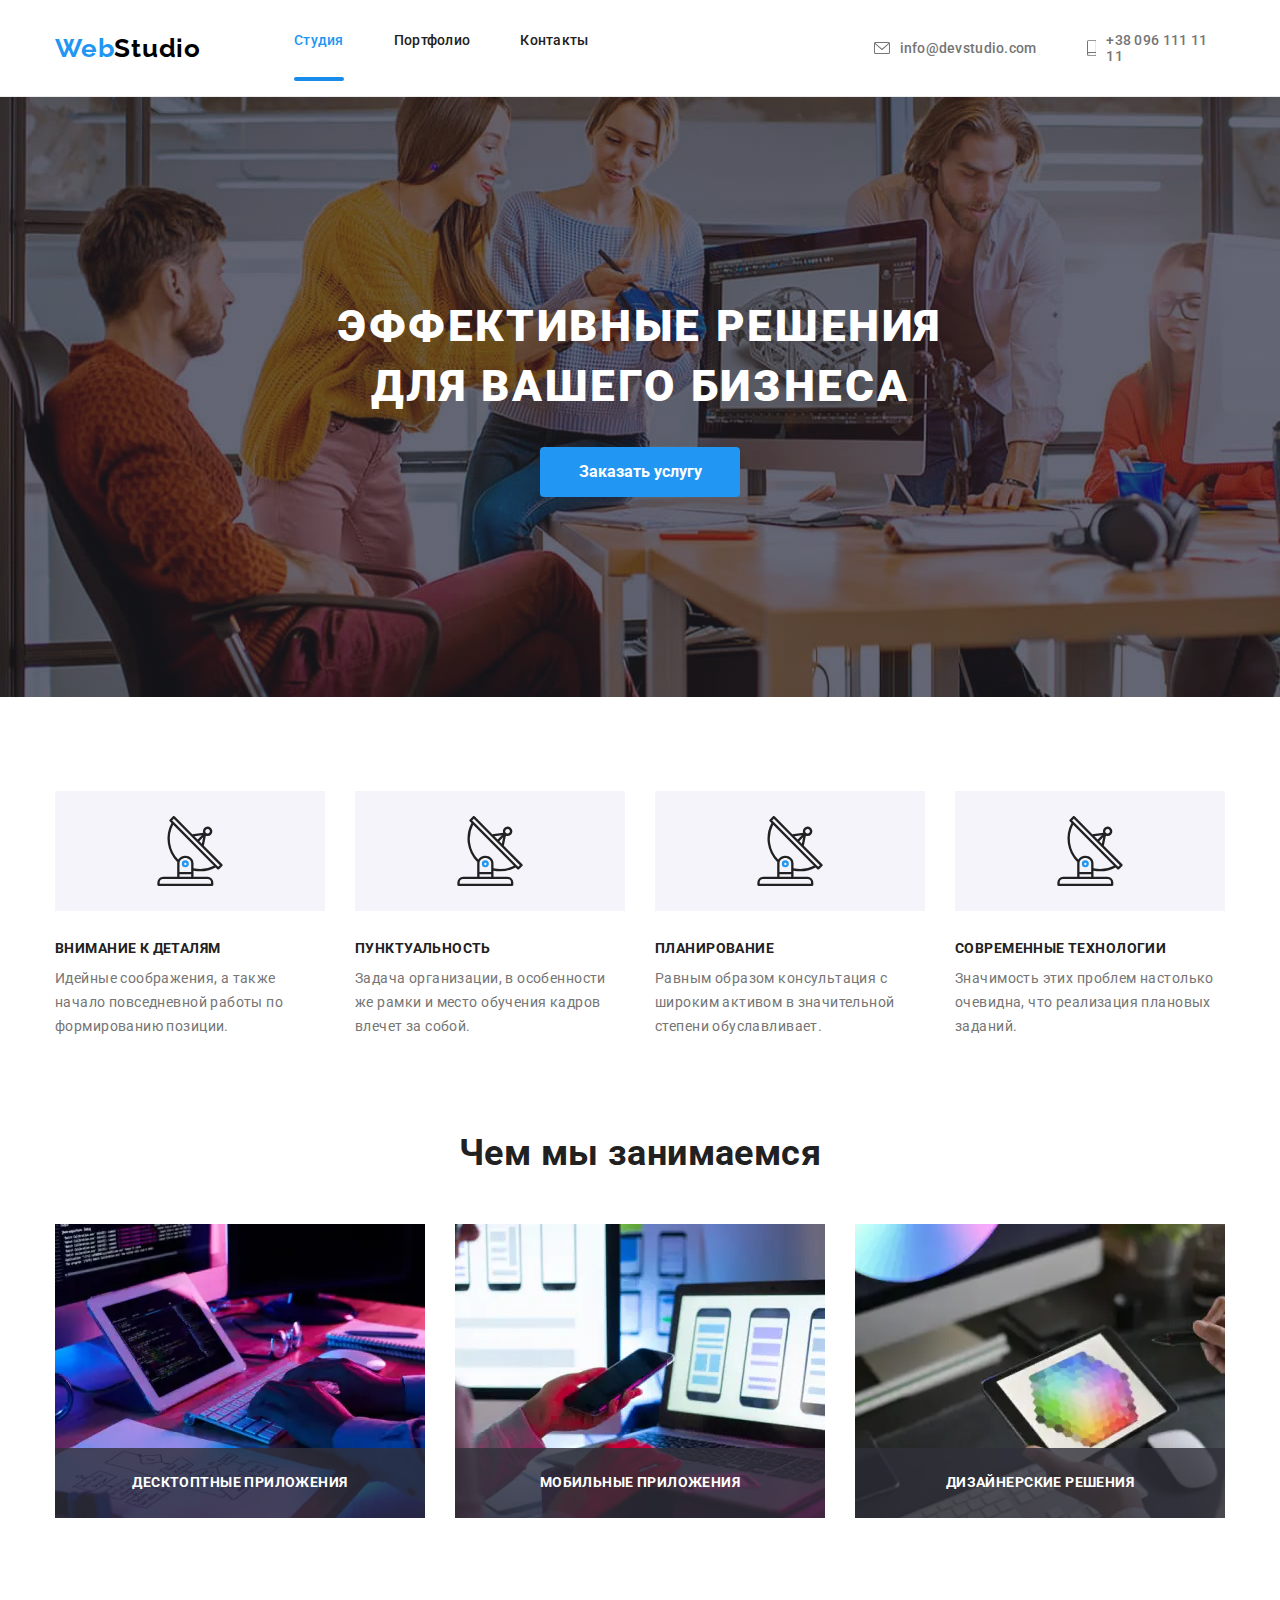
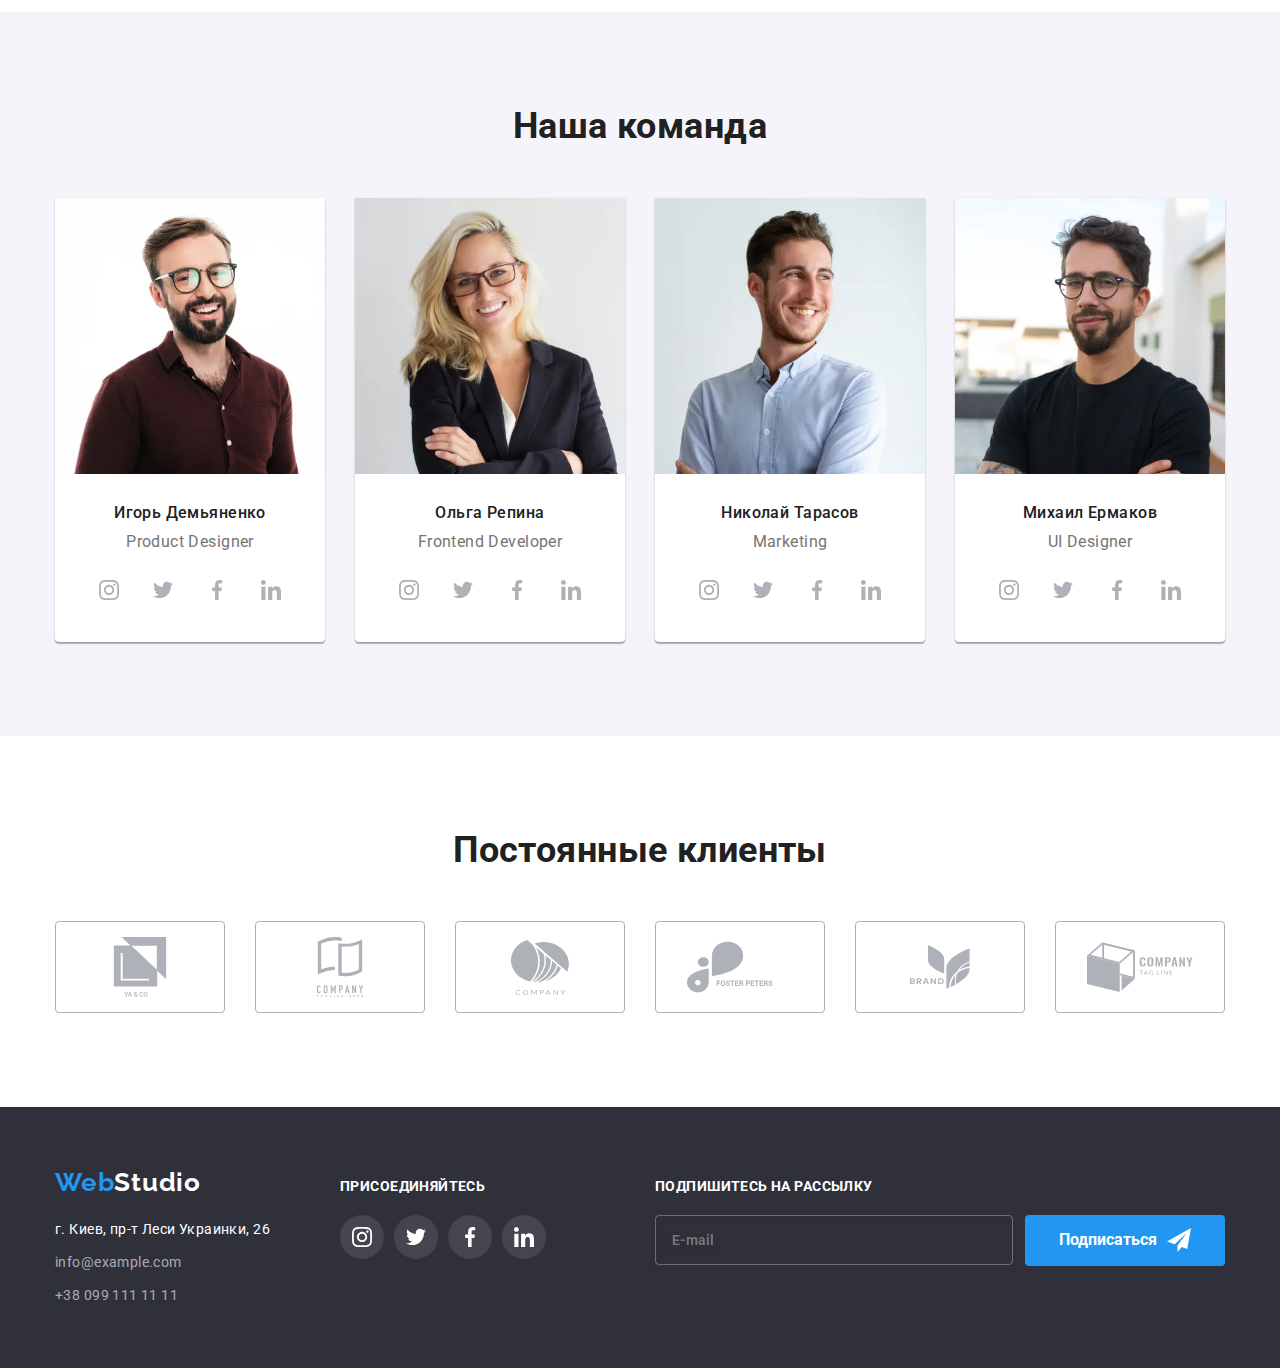
==== commit 5d4572e3: "Update" ====
--- a/index.html
+++ b/index.html
@@ -42,7 +42,7 @@
                 <a class="header__link" href="./portfolio.html">Портфолио</a>
               </li>
               <li class="nav__item">
-                <a class="header__link" href="">Контакты</a>
+                <a class="header__link" href="#contacts">Контакты</a>
               </li>
             </ul>
           </nav>
@@ -82,7 +82,7 @@
       <!-- Hero -->
 
       <section class="hero">
-        <div class="container hero__container">
+        <div class="container">
           <h1 class="hero__title">Эффективные решения для вашего бизнеса</h1>
           <button class="button" type="button" data-modal-open>Заказать услугу</button>
         </div>
@@ -95,9 +95,7 @@
           <ul class="about__list card__set">
             <li class="about__item card__item">
               <div class="about__icons">
-                <svg class="about__icon">
-                  <use href="./images/icons.svg#icon-antenna"></use>
-                </svg>
+                <div class="about__icon"></div>
               </div>
               <h3 class="about__title">Внимание к деталям</h3>
               <p>
@@ -106,9 +104,7 @@
             </li>
             <li class="about__item card__item">
               <div class="about__icons">
-                <svg class="about__icon">
-                  <use href="./images/icons.svg#icon-clock"></use>
-                </svg>
+                <div class="about__icon"></div>
               </div>
               <h3 class="about__title">Пунктуальность</h3>
               <p>
@@ -118,9 +114,7 @@
 
             <li class="about__item card__item">
               <div class="about__icons">
-                <svg class="about__icon">
-                  <use href="./images/icons.svg#icon-diagram"></use>
-                </svg>
+                <div class="about__icon"></div>
               </div>
               <h3 class="about__title">Планирование</h3>
               <p>
@@ -129,9 +123,7 @@
             </li>
             <li class="about__item card__item">
               <div class="about__icons">
-                <svg class="about__icon">
-                  <use href="./images/icons.svg#icon-astronaut"></use>
-                </svg>
+                <div class="about__icon"></div>
               </div>
               <h3 class="about__title">Современные технологии</h3>
               <p>Значимость этих проблем настолько очевидна, что реализация плановых заданий.</p>
@@ -585,7 +577,7 @@
 
     <!-- Footer -->
 
-    <footer class="footer">
+    <footer class="footer" id="contacts">
       <div class="container footer__container">
         <div class="footer__item">
           <a class="footer__link logo__footer" href="./index.html"
@@ -670,7 +662,7 @@
         </div>
         <div class="footer__item subscribe">
           <form class="submit js-speaker-form">
-            <label class="submit__label" for="mail">подпишитесь на рассылку</label>
+            <label class="social__title" for="mail">подпишитесь на рассылку</label>
             <div class="subscribe">
               <input
                 class="submit__input"
--- a/css/main.min.css
+++ b/css/main.min.css
@@ -1,2 +1,2 @@
-/*! modern-normalize v0.6.0 | MIT License | https://github.com/sindresorhus/modern-normalize */*,*::before,*::after{-webkit-box-sizing:border-box;box-sizing:border-box}:root{-moz-tab-size:4;-o-tab-size:4;tab-size:4}html{line-height:1.15;-webkit-text-size-adjust:100%}body{margin:0}body{font-family:system-ui,-apple-system,"Segoe UI",Roboto,Helvetica,Arial,sans-serif,"Apple Color Emoji","Segoe UI Emoji"}hr{height:0}abbr[title]{-webkit-text-decoration:underline dotted;text-decoration:underline dotted}b,strong{font-weight:bolder}code,kbd,samp,pre{font-family:SFMono-Regular, Consolas, "Liberation Mono", Menlo, monospace;font-size:1em}small{font-size:80%}sub,sup{font-size:75%;line-height:0;position:relative;vertical-align:baseline}sub{bottom:-0.25em}sup{top:-0.5em}button,input,optgroup,select,textarea{font-family:inherit;font-size:100%;line-height:1.15;margin:0}button,select{text-transform:none}button,[type="button"],[type="reset"],[type="submit"]{-webkit-appearance:button}button::-moz-focus-inner,[type="button"]::-moz-focus-inner,[type="reset"]::-moz-focus-inner,[type="submit"]::-moz-focus-inner{border-style:none;padding:0}button:-moz-focusring,[type="button"]:-moz-focusring,[type="reset"]:-moz-focusring,[type="submit"]:-moz-focusring{outline:1px dotted ButtonText}fieldset{padding:0.35em 0.75em 0.625em}legend{padding:0}progress{vertical-align:baseline}[type="number"]::-webkit-inner-spin-button,[type="number"]::-webkit-outer-spin-button{height:auto}[type="search"]{-webkit-appearance:textfield;outline-offset:-2px}[type="search"]::-webkit-search-decoration{-webkit-appearance:none}::-webkit-file-upload-button{-webkit-appearance:button;font:inherit}summary{display:list-item}.social__list,.modal__list,.nav__list,.auth__list,.about__list,.clients__list,.address__list,.menu-button__list,.team__list,.work__list{list-style:none}.logo__header,.clients__link,.footer__link,.footer__link--info,.header__link{text-decoration:none}:root{--primary-text-color: #757575;--secondary-text-color: #212121;--third-color-text: #ffffff;--primary-bg-color: #ffffff;--secondary-bg-color: #2f303a;--third-bg-color: #f5f4fa;--accent-text-color: #2196f3;--accent-bg-color: #188ce8;--border-color: #ececec;--border-color-second: #eeeeee;--color-black: #000000;--icon-color: #afb1b8;--icon-bg-color: rgba(255, 255, 255, 0.1);--transition: 250ms cubic-bezier(0.17, 0.67, 0.83, 0.67);--card-item: 1;--card-gap-top: 30px;--card-gap-left: 30px}.card__set{display:-webkit-box;display:-ms-flexbox;display:flex;-ms-flex-wrap:wrap;flex-wrap:wrap;margin-left:calc(var(--card-gap-left) * -1);margin-top:calc(var(--card-gap-top) * -1)}.card__item{margin-top:var(--card-gap-top);margin-left:var(--card-gap-left);-ms-flex-preferred-size:calc(100% / var(--card-item) - var(--card-gap-left));flex-basis:calc(100% / var(--card-item) - var(--card-gap-left));--card-item: 1}.visually--hidden{position:absolute;width:1px;height:1px;margin:-1px;border:0;padding:0;clip:rect(0 0 0 0);overflow:hidden}h1,h2,h3,h4,h5,h6,p,ul{margin:0;padding:0}body{font-family:'Roboto', sans-serif;font-style:normal;font-weight:400;font-size:14px;line-height:1.71;letter-spacing:0.03em;color:var(--primary-text-color)}img{display:block;max-width:100%;height:auto}.container{padding-left:15px;padding-right:15px;margin-left:auto;margin-right:auto}@media (min-width: 768px) and (max-width: 1199.98px){.container{max-width:768px}}@media (min-width: 1200px){.container{max-width:1600px}}@media (min-width: 480px){.hero__container{padding-top:118px;padding-bottom:118px}}@media (min-width: 1200px){.hero__container{padding-top:200px;padding-bottom:200px}}@media (max-width: 767.98px){.catalog__container,.filter__container{max-width:480px}}@media (min-width: 1200px){.team__container{max-width:1200px}}@media (max-width: 767.98px){.section{padding-top:60px;padding-bottom:60px}}@media (min-width: 768px) and (max-width: 1199.98px){.section{padding-top:60px;padding-bottom:60px}}@media (min-width: 1200px){.section{max-width:1200px;margin-left:auto;margin-right:auto;padding-top:94px;padding-bottom:94px}}.section__title{text-align:center;font-weight:700;font-size:36px;line-height:1.16;margin-bottom:30px;color:var(--secondary-text-color)}@media (min-width: 1200px){.section__title{margin-bottom:50px}}.section__team{background-color:var(--third-bg-color);text-align:center}@media (max-width: 767.98px){.section__team{max-width:480px;margin-left:auto;margin-right:auto}}@media (min-width: 768px) and (max-width: 1199.98px){.section__team{max-width:768px;margin-left:auto;margin-right:auto}}@media (min-width: 1200px){.section__team{max-width:100vw}}@media (max-width: 767.98px){.about__section{max-width:480px;margin-left:auto;margin-right:auto}}@media (min-width: 1200px){.about__section{padding-bottom:0}}.social__list{display:-webkit-box;display:-ms-flexbox;display:flex;-webkit-box-align:center;-ms-flex-align:center;align-items:center;-webkit-box-pack:center;-ms-flex-pack:center;justify-content:center}.social__item:not(:last-child){margin-right:10px}.social__link{display:-webkit-box;display:-ms-flexbox;display:flex;-webkit-box-pack:center;-ms-flex-pack:center;justify-content:center;-webkit-box-align:center;-ms-flex-align:center;align-items:center;width:44px;height:44px;border-radius:50%;fill:var(--icon-color);background-color:var(--icon-bg-color);-webkit-transition:fill var(--transition),background-color var(--transition);transition:fill var(--transition),background-color var(--transition)}.social__link:focus,.social__link:hover{background-color:var(--accent-text-color);fill:var(--third-color-text)}.social__icon{width:20px;height:20px}.social__icon--white{fill:var(--third-color-text)}.button{display:-webkit-box;display:-ms-flexbox;display:flex;-webkit-box-pack:center;-ms-flex-pack:center;justify-content:center;-webkit-box-align:center;-ms-flex-align:center;align-items:center;font-family:'Roboto';font-style:normal;margin-left:auto;margin-right:auto;padding:10px 32px;cursor:pointer;min-width:200px;font-weight:700;font-size:16px;line-height:1.88;background-color:var(--accent-text-color);color:var(--third-color-text);border:none;border-radius:4px;-webkit-transition:background-color var(--transition);transition:background-color var(--transition)}.button:hover,.button:focus{background-color:var(--accent-bg-color)}.button__exit{position:absolute;display:-webkit-box;display:-ms-flexbox;display:flex;-webkit-box-pack:center;-ms-flex-pack:center;justify-content:center;-webkit-box-align:center;-ms-flex-align:center;align-items:center;top:8px;right:8px;height:30px;width:30px;border-radius:50%;border:1px solid rgba(0,0,0,0.1)}.button__exit:hover .icon__exit{fill:var(--accent-text-color)}.button__exit:focus .icon__exit{fill:var(--accent-text-color)}.backdrop{position:fixed;z-index:2;top:0;left:0;width:100%;height:100%;background:rgba(0,0,0,0.2);opacity:1;-webkit-transition:opacity var(--transition);transition:opacity var(--transition);overflow-y:scroll}.backdrop.is-hidden{opacity:0;pointer-events:none}.logo__footer{display:block;-webkit-box-align:center;-ms-flex-align:center;align-items:center;margin-bottom:20px;font-family:'Raleway', sans-serif;font-style:normal;font-weight:700;font-size:26px;line-height:1.19;letter-spacing:0.03em;color:var(--accent-text-color)}@media (max-width: 767.98px){.logo__footer{display:-webkit-box;display:-ms-flexbox;display:flex;-webkit-box-pack:center;-ms-flex-pack:center;justify-content:center;-webkit-box-align:center;-ms-flex-align:center;align-items:center}}.logo__header{color:inherit;font-family:'Raleway', sans-serif;font-style:normal;font-weight:700;font-size:26px;line-height:1.19;letter-spacing:0.03em;color:var(--accent-text-color)}@media (min-width: 768px){.logo__header{margin-right:84px}}@media (min-width: 1200px){.logo__header{margin-right:93px}}.logo__black{color:var(--color-black)}.logo__white{color:var(--third-color-text)}.modal{padding:40px;position:absolute;top:50%;left:50%;-webkit-transform:translate(-50%, -30%) scale(1);transform:translate(-50%, -30%) scale(1);max-width:450px;width:100%;min-height:581px;background-color:var(--primary-bg-color);-webkit-transition:-webkit-transform var(--transition);transition:-webkit-transform var(--transition);transition:transform var(--transition);transition:transform var(--transition), -webkit-transform var(--transition);-webkit-box-shadow:0px 1px 3px rgba(0,0,0,0.12),0px 1px 1px rgba(0,0,0,0.14),0px 2px 1px rgba(0,0,0,0.2);box-shadow:0px 1px 3px rgba(0,0,0,0.12),0px 1px 1px rgba(0,0,0,0.14),0px 2px 1px rgba(0,0,0,0.2);border-radius:4px}@media (min-width: 768px) and (max-width: 1199.98px){.modal{min-width:450px;min-height:609px}}@media (min-width: 1200px){.modal{min-width:528px}}.backdrop.is-hidden .modal{-webkit-transform:translate(-50%, -50%) scale(0);transform:translate(-50%, -50%) scale(0)}.icon__exit{height:11px;width:11px;fill:var(--secondary-text-color);-webkit-transition:fill var(--transition);transition:fill var(--transition)}.modal__title{text-align:center;font-weight:700;font-size:20px;line-height:23px;color:var(--secondary-text-color);margin-bottom:30px}.modal__list{margin-bottom:20px}.modal__item{position:relative}.modal__item:not(:last-child){margin-bottom:28px}.modal__input[placeholder]{padding-left:42px;font-size:12px;line-height:1.14;letter-spacing:0.01em;color:rgba(117,117,117,0.5)}.modal__input{width:100%;height:40px;border:1px solid;border-color:rgba(33,33,33,0.2);border-radius:4px;-webkit-transition:border-color var(--transition),color var(--transition);transition:border-color var(--transition),color var(--transition)}.modal__input:hover,.modal__input:focus{fill:var(--accent-text-color);color:var(--accent-text-color);border-color:var(--accent-text-color)}.modal__input:hover+.modal__icon,.modal__input:focus+.modal__icon{fill:var(--accent-text-color)}.modal__textarea{resize:none;width:100%;height:120px;padding:12px 16px;font-size:12px;line-height:1.14;letter-spacing:0.01em;border:1px solid rgba(33,33,33,0.2);border-radius:4px;color:rgba(117,117,117,0.5);-webkit-transition:color var(--transition);transition:color var(--transition)}.modal__textarea:focus,.modal__textarea:hover{fill:var(--accent-text-color);color:var(--accent-text-color);border-color:var(--accent-text-color)}.modal__name{position:absolute;top:-17px;left:0;font-size:12px;line-height:1.14;letter-spacing:0.01em;color:var(--primary-text-color);margin-bottom:4px}.modal__icon{position:absolute;left:12px;top:50%;-webkit-transform:translateY(-50%);transform:translateY(-50%);height:18px;width:18px;-webkit-transition:fill var(--transition);transition:fill var(--transition)}.confirmation__link{margin-left:2px;color:var(--accent-text-color)}.confirmation__label{display:-webkit-box;display:-ms-flexbox;display:flex;-webkit-box-align:center;-ms-flex-align:center;align-items:center;-webkit-box-pack:center;-ms-flex-pack:center;justify-content:center;cursor:pointer;margin-bottom:30px;line-height:1.71px;color:var(--primary-text-color)}@media (max-width: 767.98px){.confirmation__label{font-size:12px}}@media (min-width: 768px){.confirmation__label{font-size:12px}}.confirmation__checkbox{position:absolute;width:1px;height:1px;margin:-1px;border:0;padding:0;clip:rect(0 0 0 0);overflow:hidden}.checkbox__icon{width:16px;height:15px;border:2px solid;border-color:var(--secondary-text-color);border-radius:4px;margin-right:9px;-ms-flex-negative:0;flex-shrink:0}.confirmation__checkbox:checked ~ .checkbox__icon{background-image:url(../images/check.svg);background-size:contain;background-origin:border-box;background-color:var(--accent-text-color);border-color:var(--accent-text-color)}.modal__span{display:-webkit-box;display:-ms-flexbox;display:flex;-ms-flex-wrap:wrap;flex-wrap:wrap}@media (max-width: 449px){.modal__span>a{margin-top:10px}}.modal__span>span{padding-left:2px}@media (max-width: 337px){.modal__span>span{margin-top:10px}}@media (max-width: 767.98px){.nav__item:not(:last-child){margin-bottom:30px}}@media (min-width: 768px){.nav__item:not(:last-child){margin-right:50px}}.nav{color:var(--secondary-text-color)}@media (min-width: 768px){.nav__list{display:-webkit-box;display:-ms-flexbox;display:flex;-webkit-box-align:center;-ms-flex-align:center;align-items:center}}.auth__list{display:-webkit-box;display:-ms-flexbox;display:flex}@media (max-width: 767.98px){.auth__list{-webkit-box-orient:horizontal;-webkit-box-direction:reverse;-ms-flex-direction:row-reverse;flex-direction:row-reverse;flex-direction:column-reverse}}@media (min-width: 768px){.auth__list{margin-left:75px;-webkit-box-pack:center;-ms-flex-pack:center;justify-content:center;-webkit-box-orient:vertical;-webkit-box-direction:normal;-ms-flex-direction:column;flex-direction:column}}@media (min-width: 1200px){.auth__list{margin-left:285px;-webkit-box-align:center;-ms-flex-align:center;align-items:center}}@media (max-width: 767.98px){.auth__item:not(:first-child){margin-bottom:32px;font-weight:500;font-size:34px;line-height:40px;letter-spacing:0.02em;color:var(--accent-text-color)}}@media (max-width: 767.98px){.auth__item:not(:last-child){font-size:24px;line-height:28px;letter-spacing:0.02em}}@media (min-width: 1200px){.auth__item:not(:last-child){margin-right:50px}}.icon__mail{width:16px;height:12px;margin-right:10px}@media (max-width: 767.98px){.icon__mail{display:none}}.icon__phone{width:10px;height:16px;margin-right:10px}@media (max-width: 767.98px){.icon__phone{display:none}}@media (min-width: 768px){.current{display:-webkit-box;display:-ms-flexbox;display:flex;position:relative;color:var(--accent-text-color)}.current::after{position:absolute;content:'';bottom:-1px;width:100%;height:4px;border-radius:2px;background-color:var(--accent-bg-color)}}.about__icons{display:-webkit-box;display:-ms-flexbox;display:flex;-webkit-box-pack:center;-ms-flex-pack:center;justify-content:center;-webkit-box-align:center;-ms-flex-align:center;align-items:center;height:120px;margin-bottom:30px;background-color:var(--third-bg-color)}@media (max-width: 767.98px){.about__icons{max-width:480px}}.about__icon{width:70px;height:70px}@media (min-width: 768px) and (max-width: 1199.98px){.about__item{--card-item: 2}}@media (min-width: 1200px){.about__item{--card-item: 4}}.about__title{font-weight:700;font-size:14px;line-height:1.14;text-transform:uppercase;margin-bottom:10px;color:var(--secondary-text-color)}@media (max-width: 767.98px){.about__title{text-align:center}}.clients__item{--card-item: 6}@media (max-width: 767.98px){.clients__item{--card-item: 2}}@media (min-width: 768px) and (max-width: 1199.98px){.clients__item{--card-item: 3}}.clients__link{display:-webkit-box;display:-ms-flexbox;display:flex;-webkit-box-pack:center;-ms-flex-pack:center;justify-content:center;-webkit-box-align:center;-ms-flex-align:center;align-items:center;color:inherit;width:100%;height:92px;border:1px solid var(--icon-color);border-radius:4px;fill:var(--icon-color);-webkit-transition:border-color var(--transition),fill var(--transition);transition:border-color var(--transition),fill var(--transition)}.clients__link:focus,.clients__link:hover{fill:var(--accent-text-color);border-color:var(--accent-text-color)}.clients__icon{width:106px;height:60px}.footer{padding-top:60px;padding-bottom:60px;background-color:var(--secondary-bg-color)}.footer>.social__icon{fill:var(--third-color-text)}@media (max-width: 767.98px){.footer{max-width:480px;margin-left:auto;margin-right:auto}}@media (min-width: 768px) and (max-width: 1199.98px){.footer{max-width:768px;margin-left:auto;margin-right:auto}}@media (max-width: 767.98px){.footer__container{display:block;-webkit-box-pack:center;-ms-flex-pack:center;justify-content:center;-webkit-box-align:center;-ms-flex-align:center;align-items:center;height:500px}}@media (min-width: 768px) and (max-width: 1199.98px){.footer__container{display:-webkit-box;display:-ms-flexbox;display:flex;-ms-flex-wrap:wrap;flex-wrap:wrap}}@media (min-width: 1200px){.footer__container{display:-webkit-box;display:-ms-flexbox;display:flex;-webkit-box-align:baseline;-ms-flex-align:baseline;align-items:baseline;width:1200px;margin-left:auto;margin-right:auto}}@media (max-width: 767.98px){.footer__item{margin-bottom:60px}.footer__item:not(:last-child){margin-bottom:60px}}@media (min-width: 768px) and (max-width: 1199.98px){.footer__item{text-align:center;margin-left:auto}.footer__item:last-child{margin-right:auto}.footer__item:not(:last-child){margin-bottom:60px}}@media (min-width: 768px) and (max-width: 1199.98px){.footer__item:not(:last-child){margin-right:70px}}@media (min-width: 1200px){.footer__item:last-child{margin-left:auto}}.address{font-style:inherit}@media (max-width: 767.98px){.address{display:-webkit-box;display:-ms-flexbox;display:flex;-webkit-box-pack:center;-ms-flex-pack:center;justify-content:center;text-align:center}}@media (min-width: 1200px){.address{margin-right:70px}}@media (max-width: 767.98px){.address__list{display:block;-webkit-box-pack:center;-ms-flex-pack:center;justify-content:center;-webkit-box-align:center;-ms-flex-align:center;align-items:center}}.address__item:not(:last-child){margin-bottom:9px}.footer__link--info[target='_blank']{color:var(--third-color-text)}.footer__link--info{color:rgba(255,255,255,0.6);-webkit-transition:color var(--transition);transition:color var(--transition)}.footer__link--info:hover,.footer__link--info:focus{color:var(--accent-text-color)}.social__title{font-weight:700;font-size:14px;line-height:1.14;text-transform:uppercase;margin-bottom:20px;color:var(--third-color-text)}@media (max-width: 767.98px){.social__title{display:-webkit-box;display:-ms-flexbox;display:flex;-webkit-box-pack:center;-ms-flex-pack:center;justify-content:center;-webkit-box-align:center;-ms-flex-align:center;align-items:center}}@media (min-width: 768px) and (max-width: 1199.98px){.subscribe{display:block;text-align:center;width:450px}}@media (min-width: 1200px){.subscribe{display:-webkit-box;display:-ms-flexbox;display:flex;-webkit-box-align:center;-ms-flex-align:center;align-items:center}}.submit__label{display:block;font-weight:700;font-size:14px;line-height:1.14;text-transform:uppercase;margin-bottom:20px;color:var(--third-color-text)}@media (max-width: 767.98px){.submit__label{display:-webkit-box;display:-ms-flexbox;display:flex;-webkit-box-pack:center;-ms-flex-pack:center;justify-content:center;-webkit-box-align:center;-ms-flex-align:center;align-items:center}}.submit__input{padding-left:16px;margin-right:12px;height:50px;font-weight:700;font-size:14px;line-height:1.14;border:1px solid rgba(255,255,255,0.3);-webkit-box-sizing:border-box;box-sizing:border-box;-webkit-filter:drop-shadow(0px 4px 4px rgba(0,0,0,0.15));filter:drop-shadow(0px 4px 4px rgba(0,0,0,0.15));border-radius:4px;color:rgba(255,255,255,0.6);background-color:inherit}@media (max-width: 767.98px){.submit__input{width:100%;margin-bottom:20px}}@media (min-width: 768px) and (max-width: 1199.98px){.submit__input{width:100%;margin-bottom:20px}}@media (min-width: 1200px){.submit__input{width:358px}}.submit__icon{margin-left:10px;width:24px;height:24px}.header{border-bottom:1px solid var(--border-color);background-color:var(--primary-bg-color)}@media (max-width: 767.98px){.header{max-width:480px;margin-left:auto;margin-right:auto}}@media (min-width: 768px){.header{max-width:768px;margin-left:auto;margin-right:auto}}@media (min-width: 1200px){.header{max-width:100vw;margin-left:auto;margin-right:auto}}.header__container{position:relative;display:-webkit-box;display:-ms-flexbox;display:flex;-webkit-box-align:center;-ms-flex-align:center;align-items:center}@media (min-width: 1200px){.header__container{max-width:1200px;margin-left:auto;margin-right:auto}}.header__link{display:-webkit-box;display:-ms-flexbox;display:flex;-webkit-box-align:center;-ms-flex-align:center;align-items:center;color:inherit;font-weight:500;font-size:14px;line-height:16px;letter-spacing:0.02em;fill:var(--primary-text-color);-webkit-transition:fill var(--transition),color var(--transition);transition:fill var(--transition),color var(--transition)}@media (max-width: 767.98px){.header__link{font-size:40px;line-height:1.17;padding-left:40px}}@media (min-width: 768px){.header__link{padding-top:32px;padding-bottom:32px}}.header__link:focus,.header__link:hover{color:var(--accent-text-color);fill:var(--accent-text-color)}@media (max-width: 767.98px){.header__link--phone{font-size:34px}}@media (min-width: 768px) and (max-width: 1199.98px){.header__link--phone{padding:0px;font-size:12px;line-height:1.17}}@media (min-width: 1200px){.header__link--phone{display:-webkit-box;display:-ms-flexbox;display:flex}}@media (max-width: 767.98px){.header__link--mail{margin-bottom:32px;font-size:24px}}@media (min-width: 768px) and (max-width: 1199.98px){.header__link--mail{padding:0px;padding-bottom:10px;font-size:12px;line-height:1.17}}@media (min-width: 1200px){.header__link--mail{display:-webkit-box;display:-ms-flexbox;display:flex;padding:0px}}.current{color:var(--accent-text-color);fill:var(--accent-text-color)}.menu-button{display:-webkit-inline-box;display:-ms-inline-flexbox;display:inline-flex;margin-left:auto;padding:0;border:none;background-color:transparent;-webkit-transition:fill var(--transition);transition:fill var(--transition)}@media (min-width: 768px){.menu-button{display:none}}.menu-button:hover,.menu-button:focus{fill:var(--accent-text-color)}.menu-button__icon{display:-webkit-box;display:-ms-flexbox;display:flex;-webkit-box-align:center;-ms-flex-align:center;align-items:center;-webkit-box-pack:center;-ms-flex-pack:center;justify-content:center;width:40px;height:40px;z-index:100}.menu-button__icon.is-open{position:fixed}.menu-button.is-open .menu-button__icon--open{display:none}.menu-button__icon--close{display:none}.menu-button.is-open .menu-button__icon--close{display:block}@media (max-width: 767.98px){.menu-container{display:none;z-index:50;position:fixed;top:0;left:0;background-color:var(--primary-bg-color);-webkit-transform:translateY(-100%);transform:translateY(-100%);-webkit-transition:-webkit-transform var(--transition);transition:-webkit-transform var(--transition);transition:transform var(--transition);transition:transform var(--transition), -webkit-transform var(--transition)}.menu-container.is-open{display:block;-webkit-transform:translateY(0);transform:translateY(0);display:-webkit-box;display:-ms-flexbox;display:flex;-webkit-box-pack:start;-ms-flex-pack:start;justify-content:flex-start;-ms-flex-line-pack:justify;align-content:space-between;-ms-flex-wrap:wrap;flex-wrap:wrap;width:100%;height:100vh;padding-top:48px;padding-bottom:48px;padding-left:20px}}@media (min-width: 768px){.menu-container{display:-webkit-box;display:-ms-flexbox;display:flex}}@media (min-width: 768px) and (max-width: 1199.98px){.menu-container__item--auth{display:-webkit-box;display:-ms-flexbox;display:flex}}@media (min-width: 1200px){.menu-container__item--auth>.auth__list{display:-webkit-box;display:-ms-flexbox;display:flex;-webkit-box-orient:horizontal;-webkit-box-direction:normal;-ms-flex-direction:row;flex-direction:row;-webkit-box-align:center;-ms-flex-align:center;align-items:center}}.menu-button__list{display:-webkit-box;display:-ms-flexbox;display:flex;padding-left:40px}@media (max-width: 767.98px){.menu-button__list{display:-webkit-box;display:-ms-flexbox;display:flex;-ms-flex-wrap:wrap;flex-wrap:wrap;margin-left:-10px;margin-top:-10px}}@media (min-width: 768px){.menu-button__list{display:none}}.menu-button__item{font-weight:500;font-size:18px;line-height:1.22;letter-spacing:0.02em;color:var(--accent-text-color)}@media (max-width: 767.98px){.menu-button__item{margin-top:10px;margin-left:10px}}.menu-button__item:not(:first-child)::before{content:'';margin-right:10px;border:1px solid rgba(33,33,33,0.2);-webkit-transform:rotate(90deg);transform:rotate(90deg)}.menu-button__item:not(:last-child){margin-right:10px}.hero{margin-left:auto;margin-right:auto;display:-webkit-box;display:-ms-flexbox;display:flex;-webkit-box-align:center;-ms-flex-align:center;align-items:center;background-size:cover;background-repeat:no-repeat;background-color:var(--secondary-bg-color)}@media (max-width: 767.98px){.hero{max-width:480px}}@media (min-width: 768px) and (max-width: 1199.98px){.hero{max-width:768px}}@media (min-width: 1200px){.hero{max-width:100vw}}@media (max-width: 767.98px){.hero{background-image:-webkit-gradient(linear, left top, right top, from(rgba(47,48,58,0.4)), to(rgba(47,48,58,0.4))),url(../images/header-mobile.jpg);background-image:linear-gradient(to right, rgba(47,48,58,0.4), rgba(47,48,58,0.4)),url(../images/header-mobile.jpg)}}@media screen and (max-width: 767.98px) and (min-device-pixel-ratio: 2), screen and (max-width: 767.98px) and (-moz-min-devile-pixel-ratio: 2), screen and (max-width: 767.98px) and (-o-min-devile-pixel-ratio: 2 / 1), screen and (max-width: 767.98px) and (-webkit-min-devile-pixel-ratio: 2), screen and (max-width: 767.98px) and (-webkit-min-device-pixel-ratio: 2), screen and (max-width: 767.98px) and (min-resolution: 192dpi), screen and (max-width: 767.98px) and (min-resolution: 2dppx){.hero{background-image:-webkit-gradient(linear, left top, right top, from(rgba(47,48,58,0.4)), to(rgba(47,48,58,0.4))),url(../images/header-mobile2x.jpg);background-image:linear-gradient(to right, rgba(47,48,58,0.4), rgba(47,48,58,0.4)),url(../images/header-mobile2x.jpg)}}@media (min-width: 768px) and (max-width: 1199.98px){.hero{background-image:-webkit-gradient(linear, left top, right top, from(rgba(47,48,58,0.4)), to(rgba(47,48,58,0.4))),url(../images/header-tablet.jpg);background-image:linear-gradient(to right, rgba(47,48,58,0.4), rgba(47,48,58,0.4)),url(../images/header-tablet.jpg)}}@media screen and (min-width: 768px) and (max-width: 1199.98px) and (min-device-pixel-ratio: 2), screen and (min-width: 768px) and (max-width: 1199.98px) and (-moz-min-devile-pixel-ratio: 2), screen and (min-width: 768px) and (max-width: 1199.98px) and (-o-min-devile-pixel-ratio: 2 / 1), screen and (min-width: 768px) and (max-width: 1199.98px) and (-webkit-min-devile-pixel-ratio: 2), screen and (min-width: 768px) and (max-width: 1199.98px) and (-webkit-min-device-pixel-ratio: 2), screen and (min-width: 768px) and (max-width: 1199.98px) and (min-resolution: 192dpi), screen and (min-width: 768px) and (max-width: 1199.98px) and (min-resolution: 2dppx){.hero{background-image:-webkit-gradient(linear, left top, right top, from(rgba(47,48,58,0.4)), to(rgba(47,48,58,0.4))),url(../images/header-tablet2x.jpg);background-image:linear-gradient(to right, rgba(47,48,58,0.4), rgba(47,48,58,0.4)),url(../images/header-tablet2x.jpg)}}@media (min-width: 1200px){.hero{background-image:-webkit-gradient(linear, left top, right top, from(rgba(47,48,58,0.4)), to(rgba(47,48,58,0.4))),url(../images/header-desktop.jpg);background-image:linear-gradient(to right, rgba(47,48,58,0.4), rgba(47,48,58,0.4)),url(../images/header-desktop.jpg)}}@media screen and (min-width: 1200px) and (min-device-pixel-ratio: 2), screen and (min-width: 1200px) and (-moz-min-devile-pixel-ratio: 2), screen and (min-width: 1200px) and (-o-min-devile-pixel-ratio: 2 / 1), screen and (min-width: 1200px) and (-webkit-min-devile-pixel-ratio: 2), screen and (min-width: 1200px) and (-webkit-min-device-pixel-ratio: 2), screen and (min-width: 1200px) and (min-resolution: 192dpi), screen and (min-width: 1200px) and (min-resolution: 2dppx){.hero{background-image:-webkit-gradient(linear, left top, right top, from(rgba(47,48,58,0.4)), to(rgba(47,48,58,0.4))),url(../images/header-desktop2x.jpg);background-image:linear-gradient(to right, rgba(47,48,58,0.4), rgba(47,48,58,0.4)),url(../images/header-desktop2x.jpg)}}.hero__title{text-align:center;max-width:696px;margin-left:auto;margin-right:auto;font-weight:900;font-size:44px;line-height:1.36;text-transform:uppercase;letter-spacing:0.06em;margin-bottom:30px;color:var(--third-color-text)}@media (max-width: 767.98px){.hero__title{font-size:26px;line-height:1.62;max-width:360px}}@media (min-width: 768px) and (max-width: 1199.98px){.hero__title{font-size:26px;line-height:1.62;text-align:center;letter-spacing:0.06em;text-transform:uppercase;max-width:360px;color:#ffffff}}.team__position{margin-bottom:16px}.team__position,.team__title{font-size:16px;line-height:1.18}.team__title{margin-bottom:10px;font-weight:500;color:var(--secondary-text-color)}.team__item{background:var(--primary-bg-color);-webkit-box-shadow:0px 1px 3px rgba(0,0,0,0.12),0px 1px 1px rgba(0,0,0,0.14),0px 2px 1px rgba(0,0,0,0.2);box-shadow:0px 1px 3px rgba(0,0,0,0.12),0px 1px 1px rgba(0,0,0,0.14),0px 2px 1px rgba(0,0,0,0.2);border-radius:0px 0px 4px 4px}@media (min-width: 768px) and (max-width: 1199.98px){.team__item{--card-item: 2}}@media (min-width: 1200px){.team__item{--card-item: 4}}.team__wrapper{padding:30px}@media (max-width: 767.98px){.section__work{display:none}}@media (min-width: 768px) and (max-width: 1199.98px){.section__work{display:none}}@media (min-width: 1200px){.section__work{display:block}}.work__item{position:relative;--card-item: 3}.work__variant{position:absolute;display:-webkit-box;display:-ms-flexbox;display:flex;-webkit-box-align:center;-ms-flex-align:center;align-items:center;-webkit-box-pack:center;-ms-flex-pack:center;justify-content:center;bottom:0;left:0;width:100%;height:70px;background-color:rgba(47,48,58,0.8)}.work__title{font-weight:700;font-size:14px;line-height:1.14;color:var(--third-color-text)}
+/*! modern-normalize v0.6.0 | MIT License | https://github.com/sindresorhus/modern-normalize */*,*::before,*::after{-webkit-box-sizing:border-box;box-sizing:border-box}:root{-moz-tab-size:4;-o-tab-size:4;tab-size:4}html{line-height:1.15;-webkit-text-size-adjust:100%}body{margin:0}body{font-family:system-ui,-apple-system,"Segoe UI",Roboto,Helvetica,Arial,sans-serif,"Apple Color Emoji","Segoe UI Emoji"}hr{height:0}abbr[title]{-webkit-text-decoration:underline dotted;text-decoration:underline dotted}b,strong{font-weight:bolder}code,kbd,samp,pre{font-family:SFMono-Regular, Consolas, "Liberation Mono", Menlo, monospace;font-size:1em}small{font-size:80%}sub,sup{font-size:75%;line-height:0;position:relative;vertical-align:baseline}sub{bottom:-0.25em}sup{top:-0.5em}button,input,optgroup,select,textarea{font-family:inherit;font-size:100%;line-height:1.15;margin:0}button,select{text-transform:none}button,[type="button"],[type="reset"],[type="submit"]{-webkit-appearance:button}button::-moz-focus-inner,[type="button"]::-moz-focus-inner,[type="reset"]::-moz-focus-inner,[type="submit"]::-moz-focus-inner{border-style:none;padding:0}button:-moz-focusring,[type="button"]:-moz-focusring,[type="reset"]:-moz-focusring,[type="submit"]:-moz-focusring{outline:1px dotted ButtonText}fieldset{padding:0.35em 0.75em 0.625em}legend{padding:0}progress{vertical-align:baseline}[type="number"]::-webkit-inner-spin-button,[type="number"]::-webkit-outer-spin-button{height:auto}[type="search"]{-webkit-appearance:textfield;outline-offset:-2px}[type="search"]::-webkit-search-decoration{-webkit-appearance:none}::-webkit-file-upload-button{-webkit-appearance:button;font:inherit}summary{display:list-item}.social__list,.modal__list,.nav__list,.auth__list,.about__list,.clients__list,.address__list,.menu-button__list,.team__list,.work__list{list-style:none}.logo__header,.clients__link,.footer__link,.footer__link--info,.header__link{text-decoration:none}:root{--primary-text-color: #757575;--secondary-text-color: #212121;--third-color-text: #ffffff;--primary-bg-color: #ffffff;--secondary-bg-color: #2f303a;--third-bg-color: #f5f4fa;--accent-text-color: #2196f3;--accent-bg-color: #188ce8;--border-color: #ececec;--border-color-second: #eeeeee;--color-black: #000000;--icon-color: #afb1b8;--icon-bg-color: rgba(255, 255, 255, 0.1);--transition: 250ms cubic-bezier(0.17, 0.67, 0.83, 0.67);--card-item: 1;--card-gap-top: 30px;--card-gap-left: 30px}.card__set{display:-webkit-box;display:-ms-flexbox;display:flex;-ms-flex-wrap:wrap;flex-wrap:wrap;margin-left:calc(var(--card-gap-left) * -1);margin-top:calc(var(--card-gap-top) * -1)}.card__item{margin-top:var(--card-gap-top);margin-left:var(--card-gap-left);-ms-flex-preferred-size:calc(100% / var(--card-item) - var(--card-gap-left));flex-basis:calc(100% / var(--card-item) - var(--card-gap-left));--card-item: 1}.visually--hidden{position:absolute;width:1px;height:1px;margin:-1px;border:0;padding:0;clip:rect(0 0 0 0);overflow:hidden}h1,h2,h3,h4,h5,h6,p,ul{margin:0;padding:0}body{font-family:'Roboto', sans-serif;font-style:normal;font-weight:400;font-size:14px;line-height:1.71;letter-spacing:0.03em;color:var(--primary-text-color)}img{display:block;max-width:100%;height:auto}.no-scroll{overflow:hidden}.container{padding-left:15px;padding-right:15px;margin-left:auto;margin-right:auto}@media (min-width: 768px) and (max-width: 1199.98px){.container{max-width:768px}}@media (min-width: 1200px){.container{max-width:1600px}}@media (max-width: 767.98px){.catalog__container,.clients__container{max-width:480px}}@media (min-width: 1200px){.team__container{max-width:1200px}}@media (max-width: 767.98px){.section{padding-top:60px;padding-bottom:60px}}@media (min-width: 768px) and (max-width: 1199.98px){.section{padding-top:60px;padding-bottom:60px}}@media (min-width: 1200px){.section{max-width:1200px;margin-left:auto;margin-right:auto;padding-top:94px;padding-bottom:94px}}.section__title{text-align:center;font-weight:700;font-size:36px;line-height:1.16;margin-bottom:30px;color:var(--secondary-text-color)}@media (min-width: 1200px){.section__title{margin-bottom:50px}}.section__team{margin-left:auto;margin-right:auto;max-width:100vw;background-color:var(--third-bg-color);text-align:center}@media (max-width: 767.98px){.section__team{max-width:480px;margin-left:auto;margin-right:auto}}@media (max-width: 767.98px){.about__section{max-width:480px;margin-left:auto;margin-right:auto}}@media (min-width: 1200px){.about__section{padding-bottom:0}}.social__list{display:-webkit-box;display:-ms-flexbox;display:flex;-webkit-box-align:center;-ms-flex-align:center;align-items:center;-webkit-box-pack:center;-ms-flex-pack:center;justify-content:center}.social__item:not(:last-child){margin-right:10px}.social__link{display:-webkit-box;display:-ms-flexbox;display:flex;-webkit-box-pack:center;-ms-flex-pack:center;justify-content:center;-webkit-box-align:center;-ms-flex-align:center;align-items:center;width:44px;height:44px;border-radius:50%;fill:var(--icon-color);background-color:var(--icon-bg-color);-webkit-transition:fill var(--transition),background-color var(--transition);transition:fill var(--transition),background-color var(--transition)}.social__link:focus,.social__link:hover{background-color:var(--accent-text-color);fill:var(--third-color-text)}.social__icon{width:20px;height:20px}.social__icon--white{fill:var(--third-color-text)}.button{display:-webkit-box;display:-ms-flexbox;display:flex;-webkit-box-pack:center;-ms-flex-pack:center;justify-content:center;-webkit-box-align:center;-ms-flex-align:center;align-items:center;font-family:'Roboto';font-style:normal;margin-left:auto;margin-right:auto;padding:10px 32px;cursor:pointer;min-width:200px;font-weight:700;font-size:16px;line-height:1.88;background-color:var(--accent-text-color);color:var(--third-color-text);border:none;border-radius:4px;-webkit-transition:background-color var(--transition);transition:background-color var(--transition)}.button:hover,.button:focus{background-color:var(--accent-bg-color)}.button__exit{position:absolute;display:-webkit-box;display:-ms-flexbox;display:flex;-webkit-box-pack:center;-ms-flex-pack:center;justify-content:center;-webkit-box-align:center;-ms-flex-align:center;align-items:center;top:8px;right:8px;height:30px;width:30px;border-radius:50%;border:1px solid rgba(0,0,0,0.1)}.button__exit:hover .icon__exit{fill:var(--accent-text-color)}.button__exit:focus .icon__exit{fill:var(--accent-text-color)}.backdrop{position:fixed;z-index:20;top:0;left:0;width:100%;height:100vh;background:rgba(0,0,0,0.2);opacity:1;-webkit-transition:opacity var(--transition);transition:opacity var(--transition)}.backdrop.is-hidden{opacity:0;pointer-events:none}.logo__footer{display:block;-webkit-box-align:center;-ms-flex-align:center;align-items:center;margin-bottom:20px;font-family:'Raleway', sans-serif;font-style:normal;font-weight:700;font-size:26px;line-height:1.19;letter-spacing:0.03em;color:var(--accent-text-color)}@media (max-width: 767.98px){.logo__footer{display:-webkit-box;display:-ms-flexbox;display:flex;-webkit-box-pack:center;-ms-flex-pack:center;justify-content:center;-webkit-box-align:center;-ms-flex-align:center;align-items:center}}.logo__header{color:inherit;font-family:'Raleway', sans-serif;font-style:normal;font-weight:700;font-size:26px;line-height:1.19;letter-spacing:0.03em;color:var(--accent-text-color)}@media (min-width: 768px){.logo__header{margin-right:84px}}@media (min-width: 1200px){.logo__header{margin-right:93px}}.logo__black{color:var(--color-black)}.logo__white{color:var(--third-color-text)}.modal{padding:40px;position:absolute;top:50%;left:50%;-webkit-transform:translate(-50%, -50%) scale(1);transform:translate(-50%, -50%) scale(1);max-width:450px;width:100%;min-height:581px;background-color:var(--primary-bg-color);-webkit-transition:-webkit-transform var(--transition);transition:-webkit-transform var(--transition);transition:transform var(--transition);transition:transform var(--transition), -webkit-transform var(--transition);-webkit-box-shadow:0px 1px 3px rgba(0,0,0,0.12),0px 1px 1px rgba(0,0,0,0.14),0px 2px 1px rgba(0,0,0,0.2);box-shadow:0px 1px 3px rgba(0,0,0,0.12),0px 1px 1px rgba(0,0,0,0.14),0px 2px 1px rgba(0,0,0,0.2);border-radius:4px}@media (min-width: 768px) and (max-width: 1199.98px){.modal{min-width:450px;min-height:609px}}@media (min-width: 1200px){.modal{min-width:528px}}.backdrop.is-hidden .modal{-webkit-transform:translate(-50%, -50%) scale(0);transform:translate(-50%, -50%) scale(0)}.icon__exit{height:11px;width:11px;fill:var(--secondary-text-color);-webkit-transition:fill var(--transition);transition:fill var(--transition)}.modal__title{text-align:center;font-weight:700;font-size:20px;line-height:23px;color:var(--secondary-text-color);margin-bottom:30px}.modal__list{margin-bottom:20px}.modal__item{position:relative}.modal__item:not(:last-child){margin-bottom:28px}.modal__input[placeholder]{padding-left:42px;font-size:12px;line-height:1.14;letter-spacing:0.01em;color:rgba(117,117,117,0.5)}.modal__input{width:100%;height:40px;border:1px solid;border-color:rgba(33,33,33,0.2);border-radius:4px;-webkit-transition:border-color var(--transition),color var(--transition);transition:border-color var(--transition),color var(--transition)}.modal__input:hover,.modal__input:focus{fill:var(--accent-text-color);color:var(--accent-text-color);border-color:var(--accent-text-color)}.modal__input:hover+.modal__icon,.modal__input:focus+.modal__icon{fill:var(--accent-text-color)}.modal__textarea{resize:none;width:100%;height:120px;padding:12px 16px;font-size:12px;line-height:1.14;letter-spacing:0.01em;border:1px solid rgba(33,33,33,0.2);border-radius:4px;color:rgba(117,117,117,0.5);-webkit-transition:color var(--transition);transition:color var(--transition)}.modal__textarea:focus,.modal__textarea:hover{fill:var(--accent-text-color);color:var(--accent-text-color);border-color:var(--accent-text-color)}.modal__name{position:absolute;top:-17px;left:0;font-size:12px;line-height:1.14;letter-spacing:0.01em;color:var(--primary-text-color);margin-bottom:4px}.modal__icon{position:absolute;left:12px;top:50%;-webkit-transform:translateY(-50%);transform:translateY(-50%);height:18px;width:18px;-webkit-transition:fill var(--transition);transition:fill var(--transition)}.confirmation__link{margin-left:2px;color:var(--accent-text-color)}.confirmation__label{display:-webkit-box;display:-ms-flexbox;display:flex;-webkit-box-align:center;-ms-flex-align:center;align-items:center;-webkit-box-pack:center;-ms-flex-pack:center;justify-content:center;cursor:pointer;margin-bottom:30px;line-height:1.71px;color:var(--primary-text-color)}@media (max-width: 767.98px){.confirmation__label{font-size:12px}}@media (min-width: 768px){.confirmation__label{font-size:12px}}.confirmation__checkbox{position:absolute;width:1px;height:1px;margin:-1px;border:0;padding:0;clip:rect(0 0 0 0);overflow:hidden}.checkbox__icon{width:16px;height:15px;border:2px solid;border-color:var(--secondary-text-color);border-radius:4px;margin-right:9px;-ms-flex-negative:0;flex-shrink:0}.confirmation__checkbox:checked ~ .checkbox__icon{background-image:url(../images/check.svg);background-size:contain;background-origin:border-box;background-color:var(--accent-text-color);border-color:var(--accent-text-color)}.modal__span{display:-webkit-box;display:-ms-flexbox;display:flex;-ms-flex-wrap:wrap;flex-wrap:wrap}@media (max-width: 449px){.modal__span>a{margin-top:10px}}.modal__span>span{padding-left:2px}@media (max-width: 337px){.modal__span>span{margin-top:10px}}@media (max-width: 767.98px){.nav__item:not(:last-child){margin-bottom:30px}}@media (min-width: 768px){.nav__item:not(:last-child){margin-right:50px}}.nav{color:var(--secondary-text-color)}@media (min-width: 768px){.nav__list{display:-webkit-box;display:-ms-flexbox;display:flex;-webkit-box-align:center;-ms-flex-align:center;align-items:center}}.auth__list{display:-webkit-box;display:-ms-flexbox;display:flex}@media (max-width: 767.98px){.auth__list{margin-bottom:32px;-webkit-box-orient:horizontal;-webkit-box-direction:reverse;-ms-flex-direction:row-reverse;flex-direction:row-reverse;flex-direction:column-reverse}}@media (min-width: 768px){.auth__list{-webkit-box-pack:center;-ms-flex-pack:center;justify-content:center;-webkit-box-orient:vertical;-webkit-box-direction:normal;-ms-flex-direction:column;flex-direction:column}}@media (min-width: 1200px){.auth__list{margin-left:285px;-webkit-box-align:center;-ms-flex-align:center;align-items:center}}@media (max-width: 767.98px){.auth__item:not(:first-child){margin-bottom:32px;font-weight:500;font-size:34px;line-height:40px;letter-spacing:0.02em;color:var(--accent-text-color)}}@media (max-width: 767.98px){.auth__item:not(:last-child){font-size:24px;line-height:28px;letter-spacing:0.02em}}@media (min-width: 1200px){.auth__item:not(:last-child){margin-right:50px}}.icon__mail{width:16px;height:12px;margin-right:10px}@media (max-width: 767.98px){.icon__mail{display:none}}.icon__phone{width:10px;height:16px;margin-right:10px}@media (max-width: 767.98px){.icon__phone{display:none}}@media (min-width: 768px){.current{display:-webkit-box;display:-ms-flexbox;display:flex;position:relative;color:var(--accent-text-color)}.current::after{position:absolute;content:'';bottom:-1px;width:100%;height:4px;border-radius:2px;background-color:var(--accent-bg-color)}}.about__icons{display:-webkit-box;display:-ms-flexbox;display:flex;-webkit-box-pack:center;-ms-flex-pack:center;justify-content:center;-webkit-box-align:center;-ms-flex-align:center;align-items:center;height:120px;margin-bottom:30px;background-color:var(--third-bg-color)}.about__icon{width:70px;height:70px}@media (min-width: 768px) and (max-width: 1199.98px){.about__item{--card-item: 2}}@media (min-width: 1200px){.about__item{--card-item: 4}}.about__item .about__icon:nth-child(1){background-image:url(../images/about/about1.svg)}.about__item .about__icon:nth-child(2){background-image:url(../images/about/about2.svg)}.about__item .about__icon:nth-child(3){background-image:url(../images/about/about3.svg)}.about__item .about__icon:nth-child(4){background-image:url(../images/about/about4.svg)}.about__title{font-weight:700;font-size:14px;line-height:1.14;text-transform:uppercase;margin-bottom:10px;color:var(--secondary-text-color)}@media (max-width: 767.98px){.about__title{text-align:center}}.clients__item{--card-item: 2}@media (min-width: 768px) and (max-width: 1199.98px){.clients__item{--card-item: 3}}@media (min-width: 1200px){.clients__item{--card-item: 6}}.clients__link{display:-webkit-box;display:-ms-flexbox;display:flex;-webkit-box-pack:center;-ms-flex-pack:center;justify-content:center;-webkit-box-align:center;-ms-flex-align:center;align-items:center;color:inherit;width:100%;height:92px;border:1px solid var(--icon-color);border-radius:4px;fill:var(--icon-color);-webkit-transition:border-color var(--transition),fill var(--transition);transition:border-color var(--transition),fill var(--transition)}.clients__link:focus,.clients__link:hover{fill:var(--accent-text-color);border-color:var(--accent-text-color)}.clients__icon{width:106px;height:60px}.footer{padding-top:60px;padding-bottom:60px;background-color:var(--secondary-bg-color)}.footer>.social__icon{fill:var(--third-color-text)}@media (max-width: 767.98px){.footer__container{display:block;-webkit-box-pack:center;-ms-flex-pack:center;justify-content:center;-webkit-box-align:center;-ms-flex-align:center;align-items:center;height:500px;max-width:480px}}@media (min-width: 768px) and (max-width: 1199.98px){.footer__container{display:-webkit-box;display:-ms-flexbox;display:flex;-ms-flex-wrap:wrap;flex-wrap:wrap;-webkit-box-align:baseline;-ms-flex-align:baseline;align-items:baseline}}@media (min-width: 1200px){.footer__container{display:-webkit-box;display:-ms-flexbox;display:flex;-webkit-box-align:baseline;-ms-flex-align:baseline;align-items:baseline;width:1200px;margin-left:auto;margin-right:auto}}@media (max-width: 767.98px){.footer__item:not(:last-child){margin-bottom:60px}}@media (min-width: 768px) and (max-width: 1199.98px){.footer__item{text-align:center;margin-left:auto}.footer__item:last-child{margin-right:auto}.footer__item:not(:last-child){margin-bottom:60px}}@media (min-width: 768px) and (max-width: 1199.98px){.footer__item:not(:last-child){margin-right:70px}}@media (min-width: 1200px){.footer__item:last-child{margin-left:auto}}.address{font-style:inherit}@media (max-width: 767.98px){.address{display:-webkit-box;display:-ms-flexbox;display:flex;-webkit-box-pack:center;-ms-flex-pack:center;justify-content:center;text-align:center}}@media (min-width: 1200px){.address{margin-right:70px}}@media (max-width: 767.98px){.address__list{display:block;-webkit-box-pack:center;-ms-flex-pack:center;justify-content:center;-webkit-box-align:center;-ms-flex-align:center;align-items:center}}.address__item:not(:last-child){margin-bottom:9px}.footer__link--info[target='_blank']{color:var(--third-color-text)}.footer__link--info{color:rgba(255,255,255,0.6);-webkit-transition:color var(--transition);transition:color var(--transition)}.footer__link--info:hover,.footer__link--info:focus{color:var(--accent-text-color)}.social__title{display:block;font-weight:700;font-size:14px;line-height:1.14;text-transform:uppercase;margin-bottom:20px;color:var(--third-color-text)}@media (max-width: 767.98px){.social__title{display:-webkit-box;display:-ms-flexbox;display:flex;-webkit-box-pack:center;-ms-flex-pack:center;justify-content:center;-webkit-box-align:center;-ms-flex-align:center;align-items:center}}@media (min-width: 768px) and (max-width: 1199.98px){.subscribe{display:block;text-align:center;width:450px}}@media (min-width: 1200px){.subscribe{display:-webkit-box;display:-ms-flexbox;display:flex;-webkit-box-align:center;-ms-flex-align:center;align-items:center}}.submit__input{padding-left:16px;margin-right:12px;height:50px;font-weight:700;font-size:14px;line-height:1.14;border:1px solid rgba(255,255,255,0.3);-webkit-box-sizing:border-box;box-sizing:border-box;-webkit-filter:drop-shadow(0px 4px 4px rgba(0,0,0,0.15));filter:drop-shadow(0px 4px 4px rgba(0,0,0,0.15));border-radius:4px;color:rgba(255,255,255,0.6);background-color:inherit}@media (max-width: 767.98px){.submit__input{width:100%;margin-bottom:20px}}@media (min-width: 768px) and (max-width: 1199.98px){.submit__input{width:100%;margin-bottom:20px}}@media (min-width: 1200px){.submit__input{width:358px}}.submit__icon{margin-left:10px;width:24px;height:24px}.header{border-bottom:1px solid var(--border-color);background-color:var(--primary-bg-color)}@media (max-width: 767.98px){.header{max-width:480px;margin-left:auto;margin-right:auto}}@media (min-width: 768px){.header{max-width:768px;margin-left:auto;margin-right:auto}}@media (min-width: 1200px){.header{max-width:100vw;margin-left:auto;margin-right:auto}}.header__container{position:relative;display:-webkit-box;display:-ms-flexbox;display:flex;-webkit-box-align:center;-ms-flex-align:center;align-items:center}@media (min-width: 1200px){.header__container{max-width:1200px;margin-left:auto;margin-right:auto}}.header__link{display:-webkit-box;display:-ms-flexbox;display:flex;-webkit-box-align:center;-ms-flex-align:center;align-items:center;color:inherit;font-weight:500;font-size:14px;line-height:16px;letter-spacing:0.02em;fill:var(--primary-text-color);-webkit-transition:fill var(--transition),color var(--transition);transition:fill var(--transition),color var(--transition)}@media (max-width: 767.98px){.header__link{font-size:40px;line-height:1.17}}@media (min-width: 768px){.header__link{padding-top:32px;padding-bottom:32px}}.header__link:focus,.header__link:hover{color:var(--accent-text-color);fill:var(--accent-text-color)}@media (max-width: 767.98px){.header__link--phone{font-size:34px}}@media (min-width: 768px) and (max-width: 1199.98px){.header__link--phone{padding:0px;font-size:12px;line-height:1.17}}@media (min-width: 1200px){.header__link--phone{display:-webkit-box;display:-ms-flexbox;display:flex}}@media (max-width: 767.98px){.header__link--mail{font-size:24px}}@media (min-width: 768px) and (max-width: 1199.98px){.header__link--mail{padding:0px;padding-bottom:10px;font-size:12px;line-height:1.17}}@media (min-width: 1200px){.header__link--mail{display:-webkit-box;display:-ms-flexbox;display:flex;padding:0px}}.current{color:var(--accent-text-color);fill:var(--accent-text-color)}.menu-button{display:-webkit-inline-box;display:-ms-inline-flexbox;display:inline-flex;margin-left:auto;padding:0;border:none;background-color:transparent;-webkit-transition:fill var(--transition);transition:fill var(--transition)}@media (min-width: 768px){.menu-button{display:none}}.menu-button:hover,.menu-button:focus{fill:var(--accent-text-color)}.menu-button__icon{display:-webkit-box;display:-ms-flexbox;display:flex;-webkit-box-align:center;-ms-flex-align:center;align-items:center;-webkit-box-pack:center;-ms-flex-pack:center;justify-content:center;width:40px;height:40px;z-index:10;-webkit-transform:translate(0px, 0px);transform:translate(0px, 0px);-webkit-transition:-webkit-transform var(--transition);transition:-webkit-transform var(--transition);transition:transform var(--transition);transition:transform var(--transition), -webkit-transform var(--transition)}.menu-button.is-open .menu-button__icon{position:fixed;top:10px;right:15px;-webkit-transform:translate(0px, 10px);transform:translate(0px, 10px)}.menu-button.is-open .menu-button__icon--open{display:none}.menu-button__icon--close{display:none}.menu-button.is-open .menu-button__icon--close{display:block;opacity:1}@media (max-width: 767.98px){.menu-container{display:-webkit-box;display:-ms-flexbox;display:flex;z-index:5;position:fixed;top:0;left:0;width:100%;height:100vh;padding:48px 40px;-webkit-box-orient:vertical;-webkit-box-direction:normal;-ms-flex-direction:column;flex-direction:column;-webkit-box-pack:justify;-ms-flex-pack:justify;justify-content:space-between;background-color:var(--primary-bg-color);-webkit-transform:translateX(100%);transform:translateX(100%);-webkit-transition:-webkit-transform var(--transition);transition:-webkit-transform var(--transition);transition:transform var(--transition);transition:transform var(--transition), -webkit-transform var(--transition)}.menu-container.is-open{-webkit-transform:translateX(0);transform:translateX(0)}}@media (min-width: 768px){.menu-container{display:-webkit-box;display:-ms-flexbox;display:flex;width:100%}}@media (min-width: 768px) and (max-width: 1199.98px){.menu-container__item--auth{display:-webkit-box;display:-ms-flexbox;display:flex;margin-left:auto}}@media (min-width: 1200px){.menu-container__item--auth>.auth__list{display:-webkit-box;display:-ms-flexbox;display:flex;-webkit-box-orient:horizontal;-webkit-box-direction:normal;-ms-flex-direction:row;flex-direction:row;-webkit-box-align:center;-ms-flex-align:center;align-items:center}}@media (max-width: 767.98px){.menu-button__list{display:-webkit-box;display:-ms-flexbox;display:flex;-ms-flex-wrap:wrap;flex-wrap:wrap;margin-left:-10px;margin-top:-10px}}@media (min-width: 768px){.menu-button__list{display:none}}.menu-button__item{font-weight:500;font-size:18px;line-height:1.22;letter-spacing:0.02em;color:var(--accent-text-color)}@media (max-width: 767.98px){.menu-button__item{margin-top:10px;margin-left:10px}}.menu-button__item:not(:first-child)::before{content:'';margin-right:10px;border:1px solid rgba(33,33,33,0.2);-webkit-transform:rotate(90deg);transform:rotate(90deg)}.hero{margin-left:auto;margin-right:auto;display:-webkit-box;display:-ms-flexbox;display:flex;-webkit-box-align:center;-ms-flex-align:center;align-items:center;background-size:cover;background-repeat:no-repeat;padding-top:118px;padding-bottom:118px;background-color:var(--secondary-bg-color)}@media (min-width: 1200px){.hero{max-width:1600px;padding-top:200px;padding-bottom:200px}}@media (max-width: 767.98px){.hero{background-image:-webkit-gradient(linear, left top, right top, from(rgba(47,48,58,0.4)), to(rgba(47,48,58,0.4))),url(../images/header-mobile.jpg);background-image:linear-gradient(to right, rgba(47,48,58,0.4), rgba(47,48,58,0.4)),url(../images/header-mobile.jpg)}}@media screen and (max-width: 767.98px) and (min-device-pixel-ratio: 2), screen and (max-width: 767.98px) and (-moz-min-devile-pixel-ratio: 2), screen and (max-width: 767.98px) and (-o-min-devile-pixel-ratio: 2 / 1), screen and (max-width: 767.98px) and (-webkit-min-devile-pixel-ratio: 2), screen and (max-width: 767.98px) and (-webkit-min-device-pixel-ratio: 2), screen and (max-width: 767.98px) and (min-resolution: 192dpi), screen and (max-width: 767.98px) and (min-resolution: 2dppx){.hero{background-image:-webkit-gradient(linear, left top, right top, from(rgba(47,48,58,0.4)), to(rgba(47,48,58,0.4))),url(../images/header-mobile2x.jpg);background-image:linear-gradient(to right, rgba(47,48,58,0.4), rgba(47,48,58,0.4)),url(../images/header-mobile2x.jpg)}}@media (min-width: 768px) and (max-width: 1199.98px){.hero{background-image:-webkit-gradient(linear, left top, right top, from(rgba(47,48,58,0.4)), to(rgba(47,48,58,0.4))),url(../images/header-tablet.jpg);background-image:linear-gradient(to right, rgba(47,48,58,0.4), rgba(47,48,58,0.4)),url(../images/header-tablet.jpg)}}@media screen and (min-width: 768px) and (max-width: 1199.98px) and (min-device-pixel-ratio: 2), screen and (min-width: 768px) and (max-width: 1199.98px) and (-moz-min-devile-pixel-ratio: 2), screen and (min-width: 768px) and (max-width: 1199.98px) and (-o-min-devile-pixel-ratio: 2 / 1), screen and (min-width: 768px) and (max-width: 1199.98px) and (-webkit-min-devile-pixel-ratio: 2), screen and (min-width: 768px) and (max-width: 1199.98px) and (-webkit-min-device-pixel-ratio: 2), screen and (min-width: 768px) and (max-width: 1199.98px) and (min-resolution: 192dpi), screen and (min-width: 768px) and (max-width: 1199.98px) and (min-resolution: 2dppx){.hero{background-image:-webkit-gradient(linear, left top, right top, from(rgba(47,48,58,0.4)), to(rgba(47,48,58,0.4))),url(../images/header-tablet2x.jpg);background-image:linear-gradient(to right, rgba(47,48,58,0.4), rgba(47,48,58,0.4)),url(../images/header-tablet2x.jpg)}}@media (min-width: 1200px){.hero{background-image:-webkit-gradient(linear, left top, right top, from(rgba(47,48,58,0.4)), to(rgba(47,48,58,0.4))),url(../images/header-desktop.jpg);background-image:linear-gradient(to right, rgba(47,48,58,0.4), rgba(47,48,58,0.4)),url(../images/header-desktop.jpg)}}@media screen and (min-width: 1200px) and (min-device-pixel-ratio: 2), screen and (min-width: 1200px) and (-moz-min-devile-pixel-ratio: 2), screen and (min-width: 1200px) and (-o-min-devile-pixel-ratio: 2 / 1), screen and (min-width: 1200px) and (-webkit-min-devile-pixel-ratio: 2), screen and (min-width: 1200px) and (-webkit-min-device-pixel-ratio: 2), screen and (min-width: 1200px) and (min-resolution: 192dpi), screen and (min-width: 1200px) and (min-resolution: 2dppx){.hero{background-image:-webkit-gradient(linear, left top, right top, from(rgba(47,48,58,0.4)), to(rgba(47,48,58,0.4))),url(../images/header-desktop2x.jpg);background-image:linear-gradient(to right, rgba(47,48,58,0.4), rgba(47,48,58,0.4)),url(../images/header-desktop2x.jpg)}}.hero__title{font-size:26px;line-height:1.62;max-width:360px;text-align:center;margin-left:auto;margin-right:auto;font-weight:900;text-transform:uppercase;letter-spacing:0.06em;margin-bottom:30px;color:var(--third-color-text)}@media (min-width: 1200px){.hero__title{max-width:696px;font-size:44px;line-height:1.36}}.team__position{margin-bottom:16px}.team__position,.team__title{font-size:16px;line-height:1.18}.team__title{margin-bottom:10px;font-weight:500;color:var(--secondary-text-color)}.team__item{background:var(--primary-bg-color);-webkit-box-shadow:0px 1px 3px rgba(0,0,0,0.12),0px 1px 1px rgba(0,0,0,0.14),0px 2px 1px rgba(0,0,0,0.2);box-shadow:0px 1px 3px rgba(0,0,0,0.12),0px 1px 1px rgba(0,0,0,0.14),0px 2px 1px rgba(0,0,0,0.2);border-radius:0px 0px 4px 4px}@media (min-width: 768px) and (max-width: 1199.98px){.team__item{--card-item: 2}}@media (min-width: 1200px){.team__item{--card-item: 4}}.team__wrapper{padding:30px}@media (max-width: 767.98px){.section__work{display:none}}@media (min-width: 768px) and (max-width: 1199.98px){.section__work{display:none}}@media (min-width: 1200px){.section__work{display:block}}.work__item{position:relative;--card-item: 3}.work__variant{position:absolute;display:-webkit-box;display:-ms-flexbox;display:flex;-webkit-box-align:center;-ms-flex-align:center;align-items:center;-webkit-box-pack:center;-ms-flex-pack:center;justify-content:center;bottom:0;left:0;width:100%;height:70px;background-color:rgba(47,48,58,0.8)}.work__title{font-weight:700;font-size:14px;line-height:1.14;color:var(--third-color-text)}
 /*# sourceMappingURL=main.min.css.map */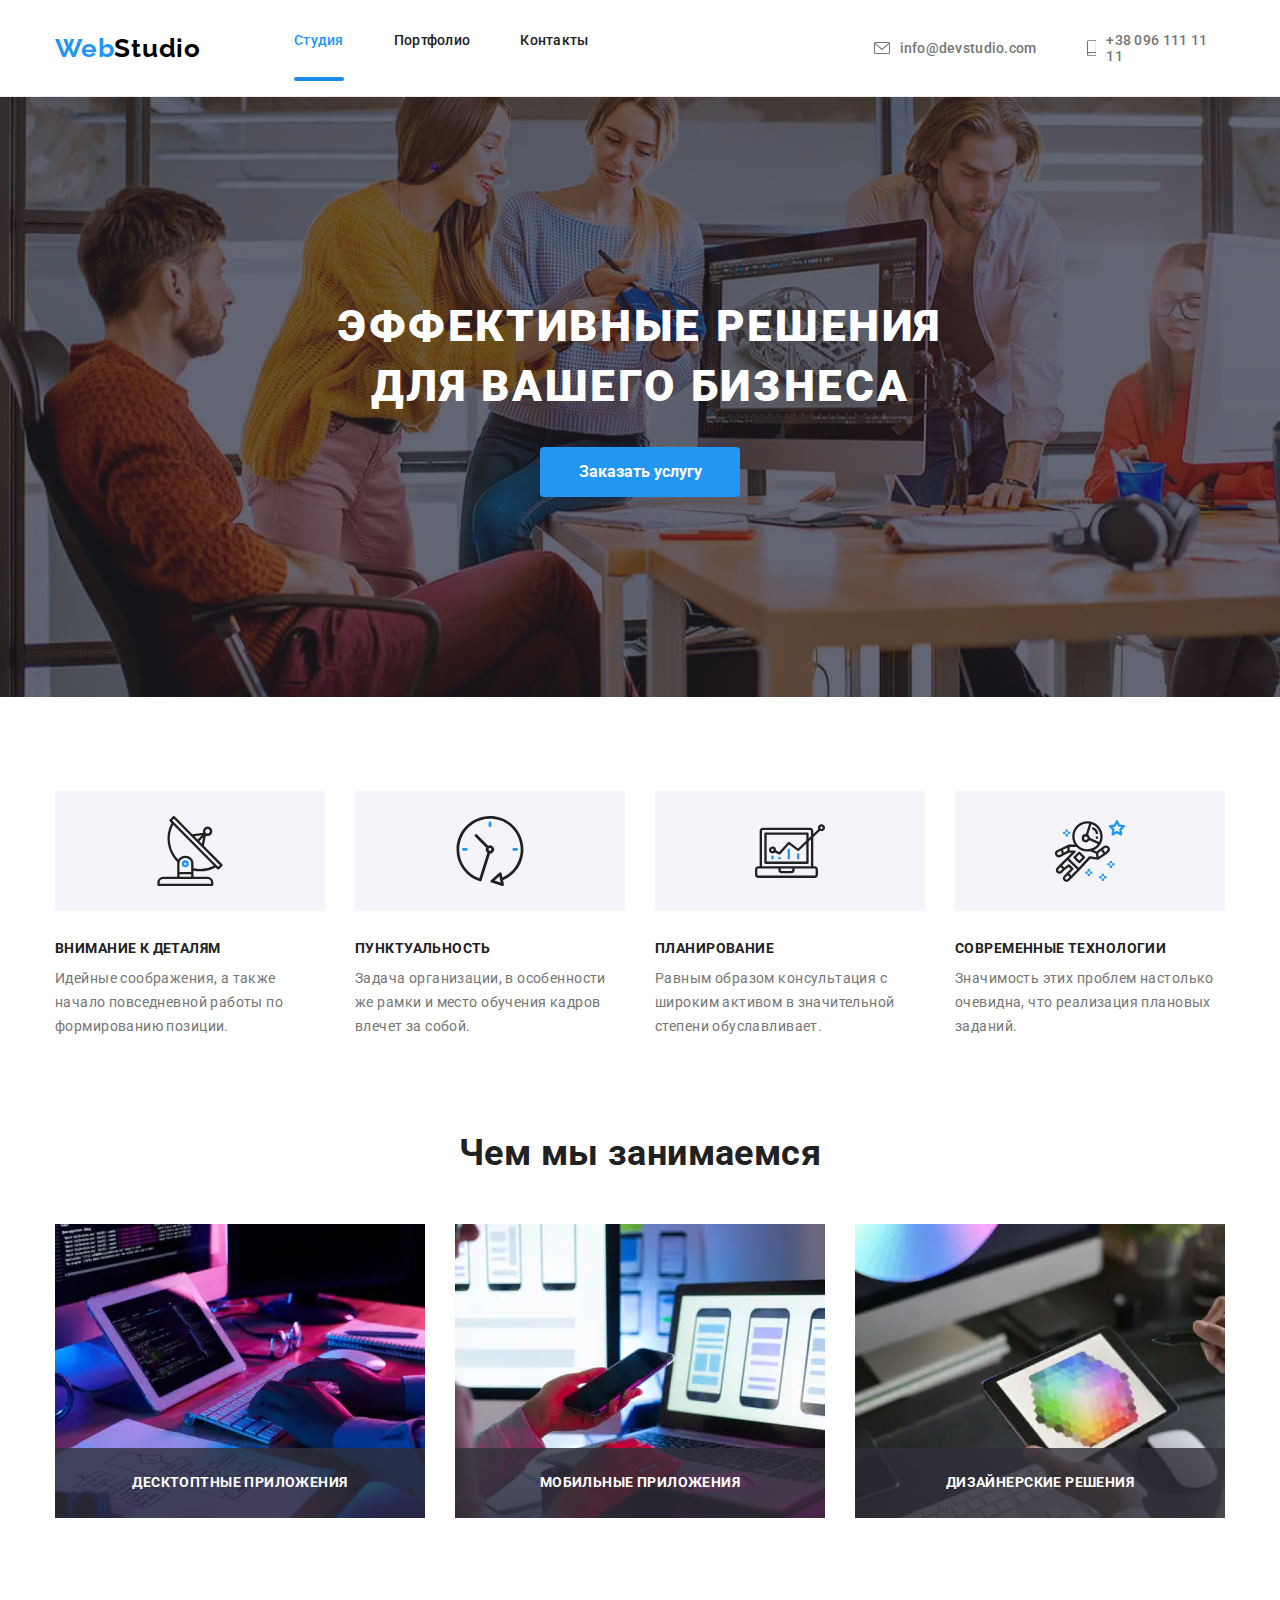
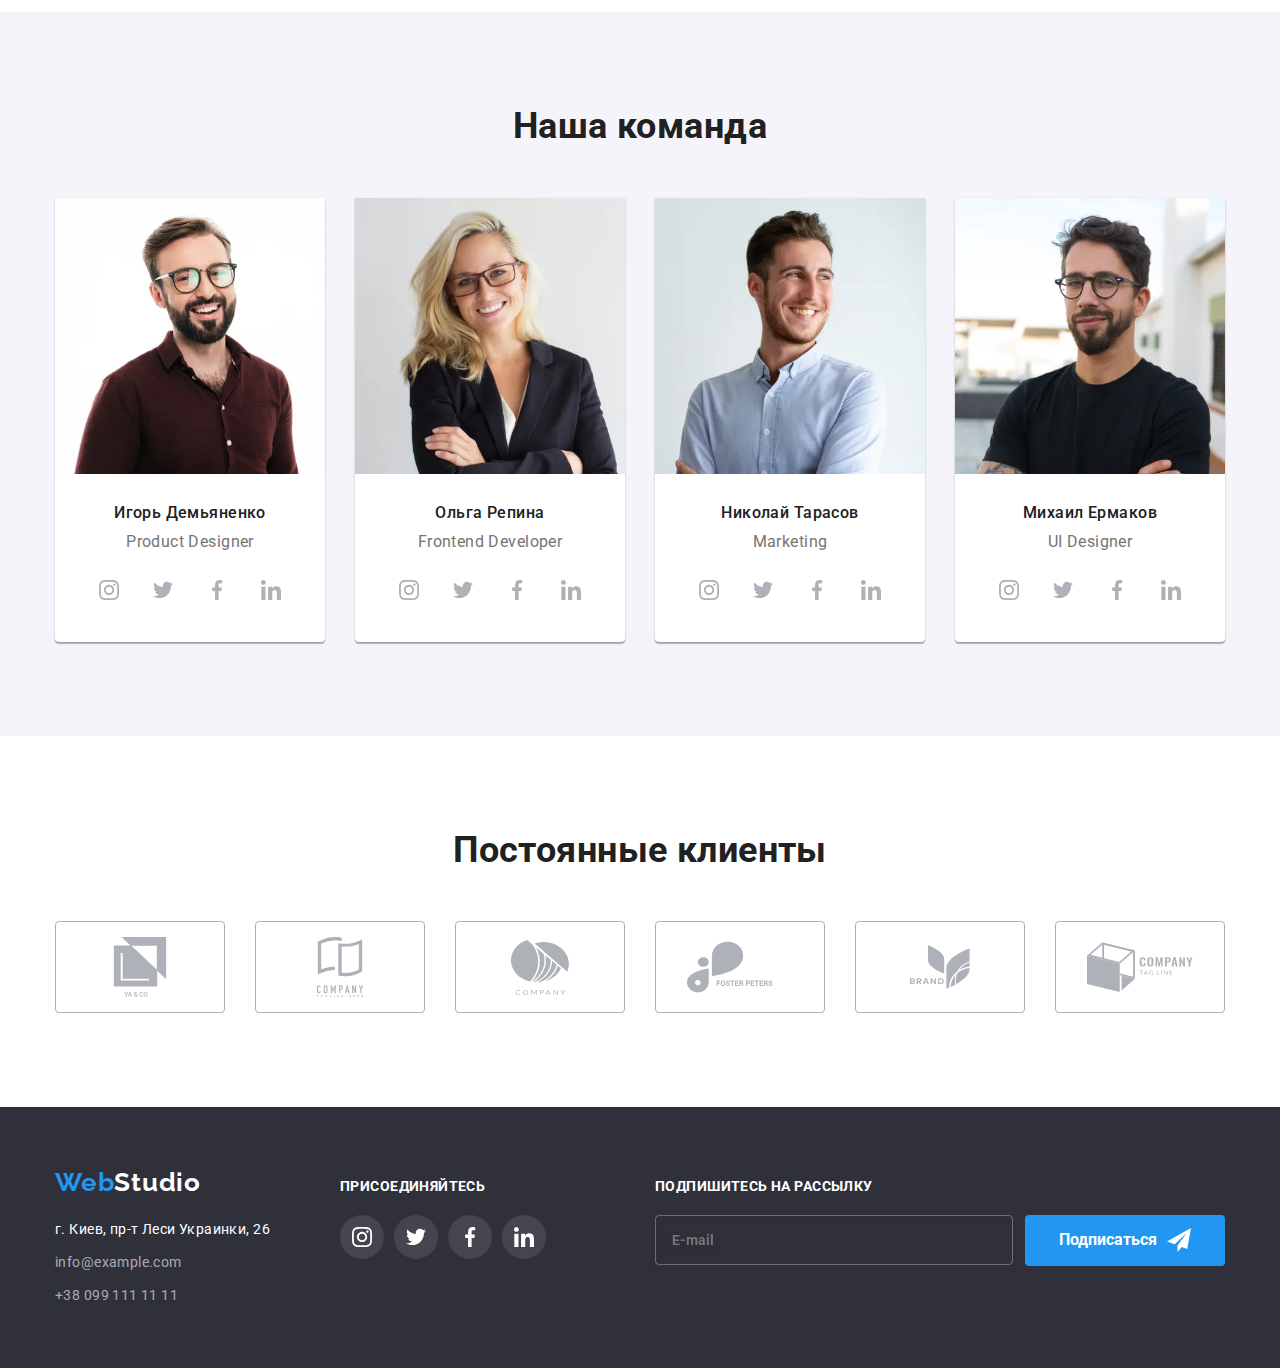
==== commit d8745c6a: "Update" ====
--- a/index.html
+++ b/index.html
@@ -34,44 +34,44 @@
         <div class="menu-container" id="menu-container" data-menu>
           <div class="menu-container__item">
             <nav class="nav">
-            <ul class="nav__list">
-              <li class="nav__item">
-                <a class="header__link current" href="./index.html">Студия</a>
-              </li>
-              <li class="nav__item">
-                <a class="header__link" href="./portfolio.html">Портфолио</a>
-              </li>
-              <li class="nav__item">
-                <a class="header__link" href="#contacts">Контакты</a>
-              </li>
-            </ul>
-          </nav>
+              <ul class="nav__list">
+                <li class="nav__item">
+                  <a class="header__link current" href="./index.html">Студия</a>
+                </li>
+                <li class="nav__item">
+                  <a class="header__link" href="./portfolio.html">Портфолио</a>
+                </li>
+                <li class="nav__item">
+                  <a class="header__link" href="#contacts">Контакты</a>
+                </li>
+              </ul>
+            </nav>
           </div>
           <div class="menu-container__item menu-container__item--auth">
             <ul class="auth__list">
-            <li class="auth__item">
-              <a class="header__link header__link--mail" href="mailto:info@devstudio.com">
-                <svg class="icon__mail">
-                  <use href="./images/icons.svg#icon-mail"></use>
-                </svg>
-                info@devstudio.com</a
-              >
-            </li>
-            <li class="auth__item">
-              <a class="header__link header__link--phone" href="tel:+380961111111">
-                <svg class="icon__phone">
-                  <use href="./images/icons.svg#icon-phone"></use>
-                </svg>
-                +38 096 111 11 11</a
-              >
-            </li>
-          </ul>
-          <ul class="menu-button__list">
-            <li class="menu-button__item">Instagram</li>
-            <li class="menu-button__item">Twitter</li>
-            <li class="menu-button__item">Facebook</li>
-            <li class="menu-button__item">LinkedIn</li>
-          </ul>
+              <li class="auth__item">
+                <a class="header__link header__link--mail" href="mailto:info@devstudio.com">
+                  <svg class="icon__mail">
+                    <use href="./images/icons.svg#icon-mail"></use>
+                  </svg>
+                  info@devstudio.com</a
+                >
+              </li>
+              <li class="auth__item">
+                <a class="header__link header__link--phone" href="tel:+380961111111">
+                  <svg class="icon__phone">
+                    <use href="./images/icons.svg#icon-phone"></use>
+                  </svg>
+                  +38 096 111 11 11</a
+                >
+              </li>
+            </ul>
+            <ul class="menu-button__list">
+              <li class="menu-button__item">Instagram</li>
+              <li class="menu-button__item">Twitter</li>
+              <li class="menu-button__item">Facebook</li>
+              <li class="menu-button__item">LinkedIn</li>
+            </ul>
           </div>
         </div>
       </div>
@@ -94,18 +94,12 @@
         <div class="container">
           <ul class="about__list card__set">
             <li class="about__item card__item">
-              <div class="about__icons">
-                <div class="about__icon"></div>
-              </div>
               <h3 class="about__title">Внимание к деталям</h3>
               <p>
                 Идейные соображения, а также начало повседневной работы по формированию позиции.
               </p>
             </li>
             <li class="about__item card__item">
-              <div class="about__icons">
-                <div class="about__icon"></div>
-              </div>
               <h3 class="about__title">Пунктуальность</h3>
               <p>
                 Задача организации, в особенности же рамки и место обучения кадров влечет за собой.
@@ -113,18 +107,12 @@
             </li>
 
             <li class="about__item card__item">
-              <div class="about__icons">
-                <div class="about__icon"></div>
-              </div>
               <h3 class="about__title">Планирование</h3>
               <p>
                 Равным образом консультация с широким активом в значительной степени обуславливает.
               </p>
             </li>
             <li class="about__item card__item">
-              <div class="about__icons">
-                <div class="about__icon"></div>
-              </div>
               <h3 class="about__title">Современные технологии</h3>
               <p>Значимость этих проблем настолько очевидна, что реализация плановых заданий.</p>
             </li>
@@ -745,7 +733,8 @@
                 />
                 <span class="checkbox__icon"></span>
                 <span class="modal__span"
-                  >Соглашаюсь с рассылкой и <span>принимаю</span><a
+                  >Соглашаюсь с рассылкой и <span>принимаю</span
+                  ><a
                     href=""
                     target="_blank"
                     rel="noopener noreferrer nofollow"
--- a/css/main.min.css
+++ b/css/main.min.css
@@ -1,2 +1,2 @@
-/*! modern-normalize v0.6.0 | MIT License | https://github.com/sindresorhus/modern-normalize */*,*::before,*::after{-webkit-box-sizing:border-box;box-sizing:border-box}:root{-moz-tab-size:4;-o-tab-size:4;tab-size:4}html{line-height:1.15;-webkit-text-size-adjust:100%}body{margin:0}body{font-family:system-ui,-apple-system,"Segoe UI",Roboto,Helvetica,Arial,sans-serif,"Apple Color Emoji","Segoe UI Emoji"}hr{height:0}abbr[title]{-webkit-text-decoration:underline dotted;text-decoration:underline dotted}b,strong{font-weight:bolder}code,kbd,samp,pre{font-family:SFMono-Regular, Consolas, "Liberation Mono", Menlo, monospace;font-size:1em}small{font-size:80%}sub,sup{font-size:75%;line-height:0;position:relative;vertical-align:baseline}sub{bottom:-0.25em}sup{top:-0.5em}button,input,optgroup,select,textarea{font-family:inherit;font-size:100%;line-height:1.15;margin:0}button,select{text-transform:none}button,[type="button"],[type="reset"],[type="submit"]{-webkit-appearance:button}button::-moz-focus-inner,[type="button"]::-moz-focus-inner,[type="reset"]::-moz-focus-inner,[type="submit"]::-moz-focus-inner{border-style:none;padding:0}button:-moz-focusring,[type="button"]:-moz-focusring,[type="reset"]:-moz-focusring,[type="submit"]:-moz-focusring{outline:1px dotted ButtonText}fieldset{padding:0.35em 0.75em 0.625em}legend{padding:0}progress{vertical-align:baseline}[type="number"]::-webkit-inner-spin-button,[type="number"]::-webkit-outer-spin-button{height:auto}[type="search"]{-webkit-appearance:textfield;outline-offset:-2px}[type="search"]::-webkit-search-decoration{-webkit-appearance:none}::-webkit-file-upload-button{-webkit-appearance:button;font:inherit}summary{display:list-item}.social__list,.modal__list,.nav__list,.auth__list,.about__list,.clients__list,.address__list,.menu-button__list,.team__list,.work__list{list-style:none}.logo__header,.clients__link,.footer__link,.footer__link--info,.header__link{text-decoration:none}:root{--primary-text-color: #757575;--secondary-text-color: #212121;--third-color-text: #ffffff;--primary-bg-color: #ffffff;--secondary-bg-color: #2f303a;--third-bg-color: #f5f4fa;--accent-text-color: #2196f3;--accent-bg-color: #188ce8;--border-color: #ececec;--border-color-second: #eeeeee;--color-black: #000000;--icon-color: #afb1b8;--icon-bg-color: rgba(255, 255, 255, 0.1);--transition: 250ms cubic-bezier(0.17, 0.67, 0.83, 0.67);--card-item: 1;--card-gap-top: 30px;--card-gap-left: 30px}.card__set{display:-webkit-box;display:-ms-flexbox;display:flex;-ms-flex-wrap:wrap;flex-wrap:wrap;margin-left:calc(var(--card-gap-left) * -1);margin-top:calc(var(--card-gap-top) * -1)}.card__item{margin-top:var(--card-gap-top);margin-left:var(--card-gap-left);-ms-flex-preferred-size:calc(100% / var(--card-item) - var(--card-gap-left));flex-basis:calc(100% / var(--card-item) - var(--card-gap-left));--card-item: 1}.visually--hidden{position:absolute;width:1px;height:1px;margin:-1px;border:0;padding:0;clip:rect(0 0 0 0);overflow:hidden}h1,h2,h3,h4,h5,h6,p,ul{margin:0;padding:0}body{font-family:'Roboto', sans-serif;font-style:normal;font-weight:400;font-size:14px;line-height:1.71;letter-spacing:0.03em;color:var(--primary-text-color)}img{display:block;max-width:100%;height:auto}.no-scroll{overflow:hidden}.container{padding-left:15px;padding-right:15px;margin-left:auto;margin-right:auto}@media (min-width: 768px) and (max-width: 1199.98px){.container{max-width:768px}}@media (min-width: 1200px){.container{max-width:1600px}}@media (max-width: 767.98px){.catalog__container,.clients__container{max-width:480px}}@media (min-width: 1200px){.team__container{max-width:1200px}}@media (max-width: 767.98px){.section{padding-top:60px;padding-bottom:60px}}@media (min-width: 768px) and (max-width: 1199.98px){.section{padding-top:60px;padding-bottom:60px}}@media (min-width: 1200px){.section{max-width:1200px;margin-left:auto;margin-right:auto;padding-top:94px;padding-bottom:94px}}.section__title{text-align:center;font-weight:700;font-size:36px;line-height:1.16;margin-bottom:30px;color:var(--secondary-text-color)}@media (min-width: 1200px){.section__title{margin-bottom:50px}}.section__team{margin-left:auto;margin-right:auto;max-width:100vw;background-color:var(--third-bg-color);text-align:center}@media (max-width: 767.98px){.section__team{max-width:480px;margin-left:auto;margin-right:auto}}@media (max-width: 767.98px){.about__section{max-width:480px;margin-left:auto;margin-right:auto}}@media (min-width: 1200px){.about__section{padding-bottom:0}}.social__list{display:-webkit-box;display:-ms-flexbox;display:flex;-webkit-box-align:center;-ms-flex-align:center;align-items:center;-webkit-box-pack:center;-ms-flex-pack:center;justify-content:center}.social__item:not(:last-child){margin-right:10px}.social__link{display:-webkit-box;display:-ms-flexbox;display:flex;-webkit-box-pack:center;-ms-flex-pack:center;justify-content:center;-webkit-box-align:center;-ms-flex-align:center;align-items:center;width:44px;height:44px;border-radius:50%;fill:var(--icon-color);background-color:var(--icon-bg-color);-webkit-transition:fill var(--transition),background-color var(--transition);transition:fill var(--transition),background-color var(--transition)}.social__link:focus,.social__link:hover{background-color:var(--accent-text-color);fill:var(--third-color-text)}.social__icon{width:20px;height:20px}.social__icon--white{fill:var(--third-color-text)}.button{display:-webkit-box;display:-ms-flexbox;display:flex;-webkit-box-pack:center;-ms-flex-pack:center;justify-content:center;-webkit-box-align:center;-ms-flex-align:center;align-items:center;font-family:'Roboto';font-style:normal;margin-left:auto;margin-right:auto;padding:10px 32px;cursor:pointer;min-width:200px;font-weight:700;font-size:16px;line-height:1.88;background-color:var(--accent-text-color);color:var(--third-color-text);border:none;border-radius:4px;-webkit-transition:background-color var(--transition);transition:background-color var(--transition)}.button:hover,.button:focus{background-color:var(--accent-bg-color)}.button__exit{position:absolute;display:-webkit-box;display:-ms-flexbox;display:flex;-webkit-box-pack:center;-ms-flex-pack:center;justify-content:center;-webkit-box-align:center;-ms-flex-align:center;align-items:center;top:8px;right:8px;height:30px;width:30px;border-radius:50%;border:1px solid rgba(0,0,0,0.1)}.button__exit:hover .icon__exit{fill:var(--accent-text-color)}.button__exit:focus .icon__exit{fill:var(--accent-text-color)}.backdrop{position:fixed;z-index:20;top:0;left:0;width:100%;height:100vh;background:rgba(0,0,0,0.2);opacity:1;-webkit-transition:opacity var(--transition);transition:opacity var(--transition)}.backdrop.is-hidden{opacity:0;pointer-events:none}.logo__footer{display:block;-webkit-box-align:center;-ms-flex-align:center;align-items:center;margin-bottom:20px;font-family:'Raleway', sans-serif;font-style:normal;font-weight:700;font-size:26px;line-height:1.19;letter-spacing:0.03em;color:var(--accent-text-color)}@media (max-width: 767.98px){.logo__footer{display:-webkit-box;display:-ms-flexbox;display:flex;-webkit-box-pack:center;-ms-flex-pack:center;justify-content:center;-webkit-box-align:center;-ms-flex-align:center;align-items:center}}.logo__header{color:inherit;font-family:'Raleway', sans-serif;font-style:normal;font-weight:700;font-size:26px;line-height:1.19;letter-spacing:0.03em;color:var(--accent-text-color)}@media (min-width: 768px){.logo__header{margin-right:84px}}@media (min-width: 1200px){.logo__header{margin-right:93px}}.logo__black{color:var(--color-black)}.logo__white{color:var(--third-color-text)}.modal{padding:40px;position:absolute;top:50%;left:50%;-webkit-transform:translate(-50%, -50%) scale(1);transform:translate(-50%, -50%) scale(1);max-width:450px;width:100%;min-height:581px;background-color:var(--primary-bg-color);-webkit-transition:-webkit-transform var(--transition);transition:-webkit-transform var(--transition);transition:transform var(--transition);transition:transform var(--transition), -webkit-transform var(--transition);-webkit-box-shadow:0px 1px 3px rgba(0,0,0,0.12),0px 1px 1px rgba(0,0,0,0.14),0px 2px 1px rgba(0,0,0,0.2);box-shadow:0px 1px 3px rgba(0,0,0,0.12),0px 1px 1px rgba(0,0,0,0.14),0px 2px 1px rgba(0,0,0,0.2);border-radius:4px}@media (min-width: 768px) and (max-width: 1199.98px){.modal{min-width:450px;min-height:609px}}@media (min-width: 1200px){.modal{min-width:528px}}.backdrop.is-hidden .modal{-webkit-transform:translate(-50%, -50%) scale(0);transform:translate(-50%, -50%) scale(0)}.icon__exit{height:11px;width:11px;fill:var(--secondary-text-color);-webkit-transition:fill var(--transition);transition:fill var(--transition)}.modal__title{text-align:center;font-weight:700;font-size:20px;line-height:23px;color:var(--secondary-text-color);margin-bottom:30px}.modal__list{margin-bottom:20px}.modal__item{position:relative}.modal__item:not(:last-child){margin-bottom:28px}.modal__input[placeholder]{padding-left:42px;font-size:12px;line-height:1.14;letter-spacing:0.01em;color:rgba(117,117,117,0.5)}.modal__input{width:100%;height:40px;border:1px solid;border-color:rgba(33,33,33,0.2);border-radius:4px;-webkit-transition:border-color var(--transition),color var(--transition);transition:border-color var(--transition),color var(--transition)}.modal__input:hover,.modal__input:focus{fill:var(--accent-text-color);color:var(--accent-text-color);border-color:var(--accent-text-color)}.modal__input:hover+.modal__icon,.modal__input:focus+.modal__icon{fill:var(--accent-text-color)}.modal__textarea{resize:none;width:100%;height:120px;padding:12px 16px;font-size:12px;line-height:1.14;letter-spacing:0.01em;border:1px solid rgba(33,33,33,0.2);border-radius:4px;color:rgba(117,117,117,0.5);-webkit-transition:color var(--transition);transition:color var(--transition)}.modal__textarea:focus,.modal__textarea:hover{fill:var(--accent-text-color);color:var(--accent-text-color);border-color:var(--accent-text-color)}.modal__name{position:absolute;top:-17px;left:0;font-size:12px;line-height:1.14;letter-spacing:0.01em;color:var(--primary-text-color);margin-bottom:4px}.modal__icon{position:absolute;left:12px;top:50%;-webkit-transform:translateY(-50%);transform:translateY(-50%);height:18px;width:18px;-webkit-transition:fill var(--transition);transition:fill var(--transition)}.confirmation__link{margin-left:2px;color:var(--accent-text-color)}.confirmation__label{display:-webkit-box;display:-ms-flexbox;display:flex;-webkit-box-align:center;-ms-flex-align:center;align-items:center;-webkit-box-pack:center;-ms-flex-pack:center;justify-content:center;cursor:pointer;margin-bottom:30px;line-height:1.71px;color:var(--primary-text-color)}@media (max-width: 767.98px){.confirmation__label{font-size:12px}}@media (min-width: 768px){.confirmation__label{font-size:12px}}.confirmation__checkbox{position:absolute;width:1px;height:1px;margin:-1px;border:0;padding:0;clip:rect(0 0 0 0);overflow:hidden}.checkbox__icon{width:16px;height:15px;border:2px solid;border-color:var(--secondary-text-color);border-radius:4px;margin-right:9px;-ms-flex-negative:0;flex-shrink:0}.confirmation__checkbox:checked ~ .checkbox__icon{background-image:url(../images/check.svg);background-size:contain;background-origin:border-box;background-color:var(--accent-text-color);border-color:var(--accent-text-color)}.modal__span{display:-webkit-box;display:-ms-flexbox;display:flex;-ms-flex-wrap:wrap;flex-wrap:wrap}@media (max-width: 449px){.modal__span>a{margin-top:10px}}.modal__span>span{padding-left:2px}@media (max-width: 337px){.modal__span>span{margin-top:10px}}@media (max-width: 767.98px){.nav__item:not(:last-child){margin-bottom:30px}}@media (min-width: 768px){.nav__item:not(:last-child){margin-right:50px}}.nav{color:var(--secondary-text-color)}@media (min-width: 768px){.nav__list{display:-webkit-box;display:-ms-flexbox;display:flex;-webkit-box-align:center;-ms-flex-align:center;align-items:center}}.auth__list{display:-webkit-box;display:-ms-flexbox;display:flex}@media (max-width: 767.98px){.auth__list{margin-bottom:32px;-webkit-box-orient:horizontal;-webkit-box-direction:reverse;-ms-flex-direction:row-reverse;flex-direction:row-reverse;flex-direction:column-reverse}}@media (min-width: 768px){.auth__list{-webkit-box-pack:center;-ms-flex-pack:center;justify-content:center;-webkit-box-orient:vertical;-webkit-box-direction:normal;-ms-flex-direction:column;flex-direction:column}}@media (min-width: 1200px){.auth__list{margin-left:285px;-webkit-box-align:center;-ms-flex-align:center;align-items:center}}@media (max-width: 767.98px){.auth__item:not(:first-child){margin-bottom:32px;font-weight:500;font-size:34px;line-height:40px;letter-spacing:0.02em;color:var(--accent-text-color)}}@media (max-width: 767.98px){.auth__item:not(:last-child){font-size:24px;line-height:28px;letter-spacing:0.02em}}@media (min-width: 1200px){.auth__item:not(:last-child){margin-right:50px}}.icon__mail{width:16px;height:12px;margin-right:10px}@media (max-width: 767.98px){.icon__mail{display:none}}.icon__phone{width:10px;height:16px;margin-right:10px}@media (max-width: 767.98px){.icon__phone{display:none}}@media (min-width: 768px){.current{display:-webkit-box;display:-ms-flexbox;display:flex;position:relative;color:var(--accent-text-color)}.current::after{position:absolute;content:'';bottom:-1px;width:100%;height:4px;border-radius:2px;background-color:var(--accent-bg-color)}}.about__icons{display:-webkit-box;display:-ms-flexbox;display:flex;-webkit-box-pack:center;-ms-flex-pack:center;justify-content:center;-webkit-box-align:center;-ms-flex-align:center;align-items:center;height:120px;margin-bottom:30px;background-color:var(--third-bg-color)}.about__icon{width:70px;height:70px}@media (min-width: 768px) and (max-width: 1199.98px){.about__item{--card-item: 2}}@media (min-width: 1200px){.about__item{--card-item: 4}}.about__item .about__icon:nth-child(1){background-image:url(../images/about/about1.svg)}.about__item .about__icon:nth-child(2){background-image:url(../images/about/about2.svg)}.about__item .about__icon:nth-child(3){background-image:url(../images/about/about3.svg)}.about__item .about__icon:nth-child(4){background-image:url(../images/about/about4.svg)}.about__title{font-weight:700;font-size:14px;line-height:1.14;text-transform:uppercase;margin-bottom:10px;color:var(--secondary-text-color)}@media (max-width: 767.98px){.about__title{text-align:center}}.clients__item{--card-item: 2}@media (min-width: 768px) and (max-width: 1199.98px){.clients__item{--card-item: 3}}@media (min-width: 1200px){.clients__item{--card-item: 6}}.clients__link{display:-webkit-box;display:-ms-flexbox;display:flex;-webkit-box-pack:center;-ms-flex-pack:center;justify-content:center;-webkit-box-align:center;-ms-flex-align:center;align-items:center;color:inherit;width:100%;height:92px;border:1px solid var(--icon-color);border-radius:4px;fill:var(--icon-color);-webkit-transition:border-color var(--transition),fill var(--transition);transition:border-color var(--transition),fill var(--transition)}.clients__link:focus,.clients__link:hover{fill:var(--accent-text-color);border-color:var(--accent-text-color)}.clients__icon{width:106px;height:60px}.footer{padding-top:60px;padding-bottom:60px;background-color:var(--secondary-bg-color)}.footer>.social__icon{fill:var(--third-color-text)}@media (max-width: 767.98px){.footer__container{display:block;-webkit-box-pack:center;-ms-flex-pack:center;justify-content:center;-webkit-box-align:center;-ms-flex-align:center;align-items:center;height:500px;max-width:480px}}@media (min-width: 768px) and (max-width: 1199.98px){.footer__container{display:-webkit-box;display:-ms-flexbox;display:flex;-ms-flex-wrap:wrap;flex-wrap:wrap;-webkit-box-align:baseline;-ms-flex-align:baseline;align-items:baseline}}@media (min-width: 1200px){.footer__container{display:-webkit-box;display:-ms-flexbox;display:flex;-webkit-box-align:baseline;-ms-flex-align:baseline;align-items:baseline;width:1200px;margin-left:auto;margin-right:auto}}@media (max-width: 767.98px){.footer__item:not(:last-child){margin-bottom:60px}}@media (min-width: 768px) and (max-width: 1199.98px){.footer__item{text-align:center;margin-left:auto}.footer__item:last-child{margin-right:auto}.footer__item:not(:last-child){margin-bottom:60px}}@media (min-width: 768px) and (max-width: 1199.98px){.footer__item:not(:last-child){margin-right:70px}}@media (min-width: 1200px){.footer__item:last-child{margin-left:auto}}.address{font-style:inherit}@media (max-width: 767.98px){.address{display:-webkit-box;display:-ms-flexbox;display:flex;-webkit-box-pack:center;-ms-flex-pack:center;justify-content:center;text-align:center}}@media (min-width: 1200px){.address{margin-right:70px}}@media (max-width: 767.98px){.address__list{display:block;-webkit-box-pack:center;-ms-flex-pack:center;justify-content:center;-webkit-box-align:center;-ms-flex-align:center;align-items:center}}.address__item:not(:last-child){margin-bottom:9px}.footer__link--info[target='_blank']{color:var(--third-color-text)}.footer__link--info{color:rgba(255,255,255,0.6);-webkit-transition:color var(--transition);transition:color var(--transition)}.footer__link--info:hover,.footer__link--info:focus{color:var(--accent-text-color)}.social__title{display:block;font-weight:700;font-size:14px;line-height:1.14;text-transform:uppercase;margin-bottom:20px;color:var(--third-color-text)}@media (max-width: 767.98px){.social__title{display:-webkit-box;display:-ms-flexbox;display:flex;-webkit-box-pack:center;-ms-flex-pack:center;justify-content:center;-webkit-box-align:center;-ms-flex-align:center;align-items:center}}@media (min-width: 768px) and (max-width: 1199.98px){.subscribe{display:block;text-align:center;width:450px}}@media (min-width: 1200px){.subscribe{display:-webkit-box;display:-ms-flexbox;display:flex;-webkit-box-align:center;-ms-flex-align:center;align-items:center}}.submit__input{padding-left:16px;margin-right:12px;height:50px;font-weight:700;font-size:14px;line-height:1.14;border:1px solid rgba(255,255,255,0.3);-webkit-box-sizing:border-box;box-sizing:border-box;-webkit-filter:drop-shadow(0px 4px 4px rgba(0,0,0,0.15));filter:drop-shadow(0px 4px 4px rgba(0,0,0,0.15));border-radius:4px;color:rgba(255,255,255,0.6);background-color:inherit}@media (max-width: 767.98px){.submit__input{width:100%;margin-bottom:20px}}@media (min-width: 768px) and (max-width: 1199.98px){.submit__input{width:100%;margin-bottom:20px}}@media (min-width: 1200px){.submit__input{width:358px}}.submit__icon{margin-left:10px;width:24px;height:24px}.header{border-bottom:1px solid var(--border-color);background-color:var(--primary-bg-color)}@media (max-width: 767.98px){.header{max-width:480px;margin-left:auto;margin-right:auto}}@media (min-width: 768px){.header{max-width:768px;margin-left:auto;margin-right:auto}}@media (min-width: 1200px){.header{max-width:100vw;margin-left:auto;margin-right:auto}}.header__container{position:relative;display:-webkit-box;display:-ms-flexbox;display:flex;-webkit-box-align:center;-ms-flex-align:center;align-items:center}@media (min-width: 1200px){.header__container{max-width:1200px;margin-left:auto;margin-right:auto}}.header__link{display:-webkit-box;display:-ms-flexbox;display:flex;-webkit-box-align:center;-ms-flex-align:center;align-items:center;color:inherit;font-weight:500;font-size:14px;line-height:16px;letter-spacing:0.02em;fill:var(--primary-text-color);-webkit-transition:fill var(--transition),color var(--transition);transition:fill var(--transition),color var(--transition)}@media (max-width: 767.98px){.header__link{font-size:40px;line-height:1.17}}@media (min-width: 768px){.header__link{padding-top:32px;padding-bottom:32px}}.header__link:focus,.header__link:hover{color:var(--accent-text-color);fill:var(--accent-text-color)}@media (max-width: 767.98px){.header__link--phone{font-size:34px}}@media (min-width: 768px) and (max-width: 1199.98px){.header__link--phone{padding:0px;font-size:12px;line-height:1.17}}@media (min-width: 1200px){.header__link--phone{display:-webkit-box;display:-ms-flexbox;display:flex}}@media (max-width: 767.98px){.header__link--mail{font-size:24px}}@media (min-width: 768px) and (max-width: 1199.98px){.header__link--mail{padding:0px;padding-bottom:10px;font-size:12px;line-height:1.17}}@media (min-width: 1200px){.header__link--mail{display:-webkit-box;display:-ms-flexbox;display:flex;padding:0px}}.current{color:var(--accent-text-color);fill:var(--accent-text-color)}.menu-button{display:-webkit-inline-box;display:-ms-inline-flexbox;display:inline-flex;margin-left:auto;padding:0;border:none;background-color:transparent;-webkit-transition:fill var(--transition);transition:fill var(--transition)}@media (min-width: 768px){.menu-button{display:none}}.menu-button:hover,.menu-button:focus{fill:var(--accent-text-color)}.menu-button__icon{display:-webkit-box;display:-ms-flexbox;display:flex;-webkit-box-align:center;-ms-flex-align:center;align-items:center;-webkit-box-pack:center;-ms-flex-pack:center;justify-content:center;width:40px;height:40px;z-index:10;-webkit-transform:translate(0px, 0px);transform:translate(0px, 0px);-webkit-transition:-webkit-transform var(--transition);transition:-webkit-transform var(--transition);transition:transform var(--transition);transition:transform var(--transition), -webkit-transform var(--transition)}.menu-button.is-open .menu-button__icon{position:fixed;top:10px;right:15px;-webkit-transform:translate(0px, 10px);transform:translate(0px, 10px)}.menu-button.is-open .menu-button__icon--open{display:none}.menu-button__icon--close{display:none}.menu-button.is-open .menu-button__icon--close{display:block;opacity:1}@media (max-width: 767.98px){.menu-container{display:-webkit-box;display:-ms-flexbox;display:flex;z-index:5;position:fixed;top:0;left:0;width:100%;height:100vh;padding:48px 40px;-webkit-box-orient:vertical;-webkit-box-direction:normal;-ms-flex-direction:column;flex-direction:column;-webkit-box-pack:justify;-ms-flex-pack:justify;justify-content:space-between;background-color:var(--primary-bg-color);-webkit-transform:translateX(100%);transform:translateX(100%);-webkit-transition:-webkit-transform var(--transition);transition:-webkit-transform var(--transition);transition:transform var(--transition);transition:transform var(--transition), -webkit-transform var(--transition)}.menu-container.is-open{-webkit-transform:translateX(0);transform:translateX(0)}}@media (min-width: 768px){.menu-container{display:-webkit-box;display:-ms-flexbox;display:flex;width:100%}}@media (min-width: 768px) and (max-width: 1199.98px){.menu-container__item--auth{display:-webkit-box;display:-ms-flexbox;display:flex;margin-left:auto}}@media (min-width: 1200px){.menu-container__item--auth>.auth__list{display:-webkit-box;display:-ms-flexbox;display:flex;-webkit-box-orient:horizontal;-webkit-box-direction:normal;-ms-flex-direction:row;flex-direction:row;-webkit-box-align:center;-ms-flex-align:center;align-items:center}}@media (max-width: 767.98px){.menu-button__list{display:-webkit-box;display:-ms-flexbox;display:flex;-ms-flex-wrap:wrap;flex-wrap:wrap;margin-left:-10px;margin-top:-10px}}@media (min-width: 768px){.menu-button__list{display:none}}.menu-button__item{font-weight:500;font-size:18px;line-height:1.22;letter-spacing:0.02em;color:var(--accent-text-color)}@media (max-width: 767.98px){.menu-button__item{margin-top:10px;margin-left:10px}}.menu-button__item:not(:first-child)::before{content:'';margin-right:10px;border:1px solid rgba(33,33,33,0.2);-webkit-transform:rotate(90deg);transform:rotate(90deg)}.hero{margin-left:auto;margin-right:auto;display:-webkit-box;display:-ms-flexbox;display:flex;-webkit-box-align:center;-ms-flex-align:center;align-items:center;background-size:cover;background-repeat:no-repeat;padding-top:118px;padding-bottom:118px;background-color:var(--secondary-bg-color)}@media (min-width: 1200px){.hero{max-width:1600px;padding-top:200px;padding-bottom:200px}}@media (max-width: 767.98px){.hero{background-image:-webkit-gradient(linear, left top, right top, from(rgba(47,48,58,0.4)), to(rgba(47,48,58,0.4))),url(../images/header-mobile.jpg);background-image:linear-gradient(to right, rgba(47,48,58,0.4), rgba(47,48,58,0.4)),url(../images/header-mobile.jpg)}}@media screen and (max-width: 767.98px) and (min-device-pixel-ratio: 2), screen and (max-width: 767.98px) and (-moz-min-devile-pixel-ratio: 2), screen and (max-width: 767.98px) and (-o-min-devile-pixel-ratio: 2 / 1), screen and (max-width: 767.98px) and (-webkit-min-devile-pixel-ratio: 2), screen and (max-width: 767.98px) and (-webkit-min-device-pixel-ratio: 2), screen and (max-width: 767.98px) and (min-resolution: 192dpi), screen and (max-width: 767.98px) and (min-resolution: 2dppx){.hero{background-image:-webkit-gradient(linear, left top, right top, from(rgba(47,48,58,0.4)), to(rgba(47,48,58,0.4))),url(../images/header-mobile2x.jpg);background-image:linear-gradient(to right, rgba(47,48,58,0.4), rgba(47,48,58,0.4)),url(../images/header-mobile2x.jpg)}}@media (min-width: 768px) and (max-width: 1199.98px){.hero{background-image:-webkit-gradient(linear, left top, right top, from(rgba(47,48,58,0.4)), to(rgba(47,48,58,0.4))),url(../images/header-tablet.jpg);background-image:linear-gradient(to right, rgba(47,48,58,0.4), rgba(47,48,58,0.4)),url(../images/header-tablet.jpg)}}@media screen and (min-width: 768px) and (max-width: 1199.98px) and (min-device-pixel-ratio: 2), screen and (min-width: 768px) and (max-width: 1199.98px) and (-moz-min-devile-pixel-ratio: 2), screen and (min-width: 768px) and (max-width: 1199.98px) and (-o-min-devile-pixel-ratio: 2 / 1), screen and (min-width: 768px) and (max-width: 1199.98px) and (-webkit-min-devile-pixel-ratio: 2), screen and (min-width: 768px) and (max-width: 1199.98px) and (-webkit-min-device-pixel-ratio: 2), screen and (min-width: 768px) and (max-width: 1199.98px) and (min-resolution: 192dpi), screen and (min-width: 768px) and (max-width: 1199.98px) and (min-resolution: 2dppx){.hero{background-image:-webkit-gradient(linear, left top, right top, from(rgba(47,48,58,0.4)), to(rgba(47,48,58,0.4))),url(../images/header-tablet2x.jpg);background-image:linear-gradient(to right, rgba(47,48,58,0.4), rgba(47,48,58,0.4)),url(../images/header-tablet2x.jpg)}}@media (min-width: 1200px){.hero{background-image:-webkit-gradient(linear, left top, right top, from(rgba(47,48,58,0.4)), to(rgba(47,48,58,0.4))),url(../images/header-desktop.jpg);background-image:linear-gradient(to right, rgba(47,48,58,0.4), rgba(47,48,58,0.4)),url(../images/header-desktop.jpg)}}@media screen and (min-width: 1200px) and (min-device-pixel-ratio: 2), screen and (min-width: 1200px) and (-moz-min-devile-pixel-ratio: 2), screen and (min-width: 1200px) and (-o-min-devile-pixel-ratio: 2 / 1), screen and (min-width: 1200px) and (-webkit-min-devile-pixel-ratio: 2), screen and (min-width: 1200px) and (-webkit-min-device-pixel-ratio: 2), screen and (min-width: 1200px) and (min-resolution: 192dpi), screen and (min-width: 1200px) and (min-resolution: 2dppx){.hero{background-image:-webkit-gradient(linear, left top, right top, from(rgba(47,48,58,0.4)), to(rgba(47,48,58,0.4))),url(../images/header-desktop2x.jpg);background-image:linear-gradient(to right, rgba(47,48,58,0.4), rgba(47,48,58,0.4)),url(../images/header-desktop2x.jpg)}}.hero__title{font-size:26px;line-height:1.62;max-width:360px;text-align:center;margin-left:auto;margin-right:auto;font-weight:900;text-transform:uppercase;letter-spacing:0.06em;margin-bottom:30px;color:var(--third-color-text)}@media (min-width: 1200px){.hero__title{max-width:696px;font-size:44px;line-height:1.36}}.team__position{margin-bottom:16px}.team__position,.team__title{font-size:16px;line-height:1.18}.team__title{margin-bottom:10px;font-weight:500;color:var(--secondary-text-color)}.team__item{background:var(--primary-bg-color);-webkit-box-shadow:0px 1px 3px rgba(0,0,0,0.12),0px 1px 1px rgba(0,0,0,0.14),0px 2px 1px rgba(0,0,0,0.2);box-shadow:0px 1px 3px rgba(0,0,0,0.12),0px 1px 1px rgba(0,0,0,0.14),0px 2px 1px rgba(0,0,0,0.2);border-radius:0px 0px 4px 4px}@media (min-width: 768px) and (max-width: 1199.98px){.team__item{--card-item: 2}}@media (min-width: 1200px){.team__item{--card-item: 4}}.team__wrapper{padding:30px}@media (max-width: 767.98px){.section__work{display:none}}@media (min-width: 768px) and (max-width: 1199.98px){.section__work{display:none}}@media (min-width: 1200px){.section__work{display:block}}.work__item{position:relative;--card-item: 3}.work__variant{position:absolute;display:-webkit-box;display:-ms-flexbox;display:flex;-webkit-box-align:center;-ms-flex-align:center;align-items:center;-webkit-box-pack:center;-ms-flex-pack:center;justify-content:center;bottom:0;left:0;width:100%;height:70px;background-color:rgba(47,48,58,0.8)}.work__title{font-weight:700;font-size:14px;line-height:1.14;color:var(--third-color-text)}
+/*! modern-normalize v0.6.0 | MIT License | https://github.com/sindresorhus/modern-normalize */*,*::before,*::after{-webkit-box-sizing:border-box;box-sizing:border-box}:root{-moz-tab-size:4;-o-tab-size:4;tab-size:4}html{line-height:1.15;-webkit-text-size-adjust:100%}body{margin:0}body{font-family:system-ui,-apple-system,"Segoe UI",Roboto,Helvetica,Arial,sans-serif,"Apple Color Emoji","Segoe UI Emoji"}hr{height:0}abbr[title]{-webkit-text-decoration:underline dotted;text-decoration:underline dotted}b,strong{font-weight:bolder}code,kbd,samp,pre{font-family:SFMono-Regular, Consolas, "Liberation Mono", Menlo, monospace;font-size:1em}small{font-size:80%}sub,sup{font-size:75%;line-height:0;position:relative;vertical-align:baseline}sub{bottom:-0.25em}sup{top:-0.5em}button,input,optgroup,select,textarea{font-family:inherit;font-size:100%;line-height:1.15;margin:0}button,select{text-transform:none}button,[type="button"],[type="reset"],[type="submit"]{-webkit-appearance:button}button::-moz-focus-inner,[type="button"]::-moz-focus-inner,[type="reset"]::-moz-focus-inner,[type="submit"]::-moz-focus-inner{border-style:none;padding:0}button:-moz-focusring,[type="button"]:-moz-focusring,[type="reset"]:-moz-focusring,[type="submit"]:-moz-focusring{outline:1px dotted ButtonText}fieldset{padding:0.35em 0.75em 0.625em}legend{padding:0}progress{vertical-align:baseline}[type="number"]::-webkit-inner-spin-button,[type="number"]::-webkit-outer-spin-button{height:auto}[type="search"]{-webkit-appearance:textfield;outline-offset:-2px}[type="search"]::-webkit-search-decoration{-webkit-appearance:none}::-webkit-file-upload-button{-webkit-appearance:button;font:inherit}summary{display:list-item}.social__list,.modal__list,.nav__list,.auth__list,.about__list,.clients__list,.address__list,.menu-button__list,.team__list,.work__list{list-style:none}.logo__header,.clients__link,.footer__link,.footer__link--info,.header__link{text-decoration:none}:root{--primary-text-color: #757575;--secondary-text-color: #212121;--third-color-text: #ffffff;--primary-bg-color: #ffffff;--secondary-bg-color: #2f303a;--third-bg-color: #f5f4fa;--accent-text-color: #2196f3;--accent-bg-color: #188ce8;--border-color: #ececec;--border-color-second: #eeeeee;--color-black: #000000;--icon-color: #afb1b8;--icon-bg-color: rgba(255, 255, 255, 0.1);--transition: 250ms cubic-bezier(0.17, 0.67, 0.83, 0.67);--card-item: 1;--card-gap-top: 30px;--card-gap-left: 30px}.card__set{display:-webkit-box;display:-ms-flexbox;display:flex;-ms-flex-wrap:wrap;flex-wrap:wrap;margin-left:calc(var(--card-gap-left) * -1);margin-top:calc(var(--card-gap-top) * -1)}.card__item{margin-top:var(--card-gap-top);margin-left:var(--card-gap-left);-ms-flex-preferred-size:calc(100% / var(--card-item) - var(--card-gap-left));flex-basis:calc(100% / var(--card-item) - var(--card-gap-left));--card-item: 1}.visually--hidden{position:absolute;width:1px;height:1px;margin:-1px;border:0;padding:0;clip:rect(0 0 0 0);overflow:hidden}h1,h2,h3,h4,h5,h6,p,ul{margin:0;padding:0}body{font-family:'Roboto', sans-serif;font-style:normal;font-weight:400;font-size:14px;line-height:1.71;letter-spacing:0.03em;color:var(--primary-text-color)}img{display:block;max-width:100%;height:auto}.no-scroll{overflow:hidden}.container{padding-left:15px;padding-right:15px;margin-left:auto;margin-right:auto}@media (min-width: 768px) and (max-width: 1199.98px){.container{max-width:768px}}@media (min-width: 1200px){.container{max-width:1600px}}@media (max-width: 767.98px){.catalog__container,.clients__container{max-width:480px}}@media (min-width: 1200px){.team__container{max-width:1200px}}@media (max-width: 767.98px){.section{padding-top:60px;padding-bottom:60px}}@media (min-width: 768px) and (max-width: 1199.98px){.section{padding-top:60px;padding-bottom:60px}}@media (min-width: 1200px){.section{max-width:1200px;margin-left:auto;margin-right:auto;padding-top:94px;padding-bottom:94px}}.section__title{text-align:center;font-weight:700;font-size:36px;line-height:1.16;margin-bottom:30px;color:var(--secondary-text-color)}@media (min-width: 1200px){.section__title{margin-bottom:50px}}.section__team{margin-left:auto;margin-right:auto;max-width:100vw;background-color:var(--third-bg-color);text-align:center}@media (max-width: 767.98px){.section__team{max-width:480px;margin-left:auto;margin-right:auto}}@media (max-width: 767.98px){.about__section{max-width:480px;margin-left:auto;margin-right:auto}}@media (min-width: 1200px){.about__section{padding-bottom:0}}.social__list{display:-webkit-box;display:-ms-flexbox;display:flex;-webkit-box-align:center;-ms-flex-align:center;align-items:center;-webkit-box-pack:center;-ms-flex-pack:center;justify-content:center}.social__item:not(:last-child){margin-right:10px}.social__link{display:-webkit-box;display:-ms-flexbox;display:flex;-webkit-box-pack:center;-ms-flex-pack:center;justify-content:center;-webkit-box-align:center;-ms-flex-align:center;align-items:center;width:44px;height:44px;border-radius:50%;fill:var(--icon-color);background-color:var(--icon-bg-color);-webkit-transition:fill var(--transition),background-color var(--transition);transition:fill var(--transition),background-color var(--transition)}.social__link:focus,.social__link:hover{background-color:var(--accent-text-color);fill:var(--third-color-text)}.social__icon{width:20px;height:20px}.social__icon--white{fill:var(--third-color-text)}.button{display:-webkit-box;display:-ms-flexbox;display:flex;-webkit-box-pack:center;-ms-flex-pack:center;justify-content:center;-webkit-box-align:center;-ms-flex-align:center;align-items:center;font-family:'Roboto';font-style:normal;margin-left:auto;margin-right:auto;padding:10px 32px;cursor:pointer;min-width:200px;font-weight:700;font-size:16px;line-height:1.88;background-color:var(--accent-text-color);color:var(--third-color-text);border:none;border-radius:4px;-webkit-transition:background-color var(--transition);transition:background-color var(--transition)}.button:hover,.button:focus{background-color:var(--accent-bg-color)}.button__exit{position:absolute;display:-webkit-box;display:-ms-flexbox;display:flex;-webkit-box-pack:center;-ms-flex-pack:center;justify-content:center;-webkit-box-align:center;-ms-flex-align:center;align-items:center;top:8px;right:8px;height:30px;width:30px;border-radius:50%;border:1px solid rgba(0,0,0,0.1)}.button__exit:hover .icon__exit{fill:var(--accent-text-color)}.button__exit:focus .icon__exit{fill:var(--accent-text-color)}.backdrop{position:fixed;z-index:20;top:0;left:0;width:100%;height:100vh;background:rgba(0,0,0,0.2);opacity:1;-webkit-transition:opacity var(--transition);transition:opacity var(--transition)}.backdrop.is-hidden{opacity:0;pointer-events:none}.logo__footer{display:block;-webkit-box-align:center;-ms-flex-align:center;align-items:center;margin-bottom:20px;font-family:'Raleway', sans-serif;font-style:normal;font-weight:700;font-size:26px;line-height:1.19;letter-spacing:0.03em;color:var(--accent-text-color)}@media (max-width: 767.98px){.logo__footer{display:-webkit-box;display:-ms-flexbox;display:flex;-webkit-box-pack:center;-ms-flex-pack:center;justify-content:center;-webkit-box-align:center;-ms-flex-align:center;align-items:center}}.logo__header{color:inherit;font-family:'Raleway', sans-serif;font-style:normal;font-weight:700;font-size:26px;line-height:1.19;letter-spacing:0.03em;color:var(--accent-text-color)}@media (min-width: 768px){.logo__header{margin-right:84px}}@media (min-width: 1200px){.logo__header{margin-right:93px}}.logo__black{color:var(--color-black)}.logo__white{color:var(--third-color-text)}.modal{padding:40px;position:absolute;top:50%;left:50%;-webkit-transform:translate(-50%, -50%) scale(1);transform:translate(-50%, -50%) scale(1);max-width:450px;width:100%;min-height:581px;background-color:var(--primary-bg-color);-webkit-transition:-webkit-transform var(--transition);transition:-webkit-transform var(--transition);transition:transform var(--transition);transition:transform var(--transition), -webkit-transform var(--transition);-webkit-box-shadow:0px 1px 3px rgba(0,0,0,0.12),0px 1px 1px rgba(0,0,0,0.14),0px 2px 1px rgba(0,0,0,0.2);box-shadow:0px 1px 3px rgba(0,0,0,0.12),0px 1px 1px rgba(0,0,0,0.14),0px 2px 1px rgba(0,0,0,0.2);border-radius:4px}@media (min-width: 768px) and (max-width: 1199.98px){.modal{min-width:450px;min-height:609px}}@media (min-width: 1200px){.modal{min-width:528px}}.backdrop.is-hidden .modal{-webkit-transform:translate(-50%, -50%) scale(0);transform:translate(-50%, -50%) scale(0)}.icon__exit{height:11px;width:11px;fill:var(--secondary-text-color);-webkit-transition:fill var(--transition);transition:fill var(--transition)}.modal__title{text-align:center;font-weight:700;font-size:20px;line-height:23px;color:var(--secondary-text-color);margin-bottom:30px}.modal__list{margin-bottom:20px}.modal__item{position:relative}.modal__item:not(:last-child){margin-bottom:28px}.modal__input[placeholder]{padding-left:42px;font-size:12px;line-height:1.14;letter-spacing:0.01em;color:rgba(117,117,117,0.5)}.modal__input{width:100%;height:40px;border:1px solid;border-color:rgba(33,33,33,0.2);border-radius:4px;-webkit-transition:border-color var(--transition),color var(--transition);transition:border-color var(--transition),color var(--transition)}.modal__input:hover,.modal__input:focus{fill:var(--accent-text-color);color:var(--accent-text-color);border-color:var(--accent-text-color)}.modal__input:hover+.modal__icon,.modal__input:focus+.modal__icon{fill:var(--accent-text-color)}.modal__textarea{resize:none;width:100%;height:120px;padding:12px 16px;font-size:12px;line-height:1.14;letter-spacing:0.01em;border:1px solid rgba(33,33,33,0.2);border-radius:4px;color:rgba(117,117,117,0.5);-webkit-transition:color var(--transition);transition:color var(--transition)}.modal__textarea:focus,.modal__textarea:hover{fill:var(--accent-text-color);color:var(--accent-text-color);border-color:var(--accent-text-color)}.modal__name{position:absolute;top:-17px;left:0;font-size:12px;line-height:1.14;letter-spacing:0.01em;color:var(--primary-text-color);margin-bottom:4px}.modal__icon{position:absolute;left:12px;top:50%;-webkit-transform:translateY(-50%);transform:translateY(-50%);height:18px;width:18px;-webkit-transition:fill var(--transition);transition:fill var(--transition)}.confirmation__link{margin-left:2px;color:var(--accent-text-color)}.confirmation__label{display:-webkit-box;display:-ms-flexbox;display:flex;-webkit-box-align:center;-ms-flex-align:center;align-items:center;-webkit-box-pack:center;-ms-flex-pack:center;justify-content:center;cursor:pointer;margin-bottom:30px;line-height:1.71px;color:var(--primary-text-color)}@media (max-width: 767.98px){.confirmation__label{font-size:12px}}@media (min-width: 768px){.confirmation__label{font-size:12px}}.confirmation__checkbox{position:absolute;width:1px;height:1px;margin:-1px;border:0;padding:0;clip:rect(0 0 0 0);overflow:hidden}.checkbox__icon{width:16px;height:15px;border:2px solid;border-color:var(--secondary-text-color);border-radius:4px;margin-right:9px;-ms-flex-negative:0;flex-shrink:0}.confirmation__checkbox:checked ~ .checkbox__icon{background-image:url(../images/check.svg);background-size:contain;background-origin:border-box;background-color:var(--accent-text-color);border-color:var(--accent-text-color)}.modal__span{display:-webkit-box;display:-ms-flexbox;display:flex;-ms-flex-wrap:wrap;flex-wrap:wrap}@media (max-width: 449px){.modal__span>a{margin-top:10px}}.modal__span>span{padding-left:2px}@media (max-width: 337px){.modal__span>span{margin-top:10px}}@media (max-width: 767.98px){.nav__item:not(:last-child){margin-bottom:30px}}@media (min-width: 768px){.nav__item:not(:last-child){margin-right:50px}}.nav{color:var(--secondary-text-color)}@media (min-width: 768px){.nav__list{display:-webkit-box;display:-ms-flexbox;display:flex;-webkit-box-align:center;-ms-flex-align:center;align-items:center}}.auth__list{display:-webkit-box;display:-ms-flexbox;display:flex}@media (max-width: 767.98px){.auth__list{margin-bottom:32px;-webkit-box-orient:horizontal;-webkit-box-direction:reverse;-ms-flex-direction:row-reverse;flex-direction:row-reverse;flex-direction:column-reverse}}@media (min-width: 768px){.auth__list{-webkit-box-pack:center;-ms-flex-pack:center;justify-content:center;-webkit-box-orient:vertical;-webkit-box-direction:normal;-ms-flex-direction:column;flex-direction:column}}@media (min-width: 1200px){.auth__list{margin-left:285px;-webkit-box-align:center;-ms-flex-align:center;align-items:center}}@media (max-width: 767.98px){.auth__item:not(:first-child){margin-bottom:32px;font-weight:500;font-size:34px;line-height:40px;letter-spacing:0.02em;color:var(--accent-text-color)}}@media (max-width: 767.98px){.auth__item:not(:last-child){font-size:24px;line-height:28px;letter-spacing:0.02em}}@media (min-width: 1200px){.auth__item:not(:last-child){margin-right:50px}}.icon__mail{width:16px;height:12px;margin-right:10px}@media (max-width: 767.98px){.icon__mail{display:none}}.icon__phone{width:10px;height:16px;margin-right:10px}@media (max-width: 767.98px){.icon__phone{display:none}}@media (min-width: 768px){.current{display:-webkit-box;display:-ms-flexbox;display:flex;position:relative;color:var(--accent-text-color)}.current::after{position:absolute;content:'';bottom:-1px;width:100%;height:4px;border-radius:2px;background-color:var(--accent-bg-color)}}@media (min-width: 768px) and (max-width: 1199.98px){.about__item{--card-item: 2}}@media (min-width: 1200px){.about__item{--card-item: 4}}.about__item::before{content:'';display:block;width:100%;height:120px;margin-bottom:30px;background-color:var(--third-bg-color);background-position:center;background-repeat:no-repeat;background-size:70px}.about__item:nth-child(4n+1)::before{background-image:url(../images/about/about1.svg)}.about__item:nth-child(4n+2)::before{background-image:url(../images/about/about2.svg)}.about__item:nth-child(4n+3)::before{background-image:url(../images/about/about3.svg)}.about__item:nth-child(4n+4)::before{background-image:url(../images/about/about4.svg)}.about__title{font-weight:700;font-size:14px;line-height:1.14;text-transform:uppercase;margin-bottom:10px;color:var(--secondary-text-color)}@media (max-width: 767.98px){.about__title{text-align:center}}.clients__item{--card-item: 2}@media (min-width: 768px) and (max-width: 1199.98px){.clients__item{--card-item: 3}}@media (min-width: 1200px){.clients__item{--card-item: 6}}.clients__link{display:-webkit-box;display:-ms-flexbox;display:flex;-webkit-box-pack:center;-ms-flex-pack:center;justify-content:center;-webkit-box-align:center;-ms-flex-align:center;align-items:center;color:inherit;width:100%;height:92px;border:1px solid var(--icon-color);border-radius:4px;fill:var(--icon-color);-webkit-transition:border-color var(--transition),fill var(--transition);transition:border-color var(--transition),fill var(--transition)}.clients__link:focus,.clients__link:hover{fill:var(--accent-text-color);border-color:var(--accent-text-color)}.clients__icon{width:106px;height:60px}.footer{padding-top:60px;padding-bottom:60px;background-color:var(--secondary-bg-color)}.footer>.social__icon{fill:var(--third-color-text)}@media (max-width: 767.98px){.footer__container{display:block;-webkit-box-pack:center;-ms-flex-pack:center;justify-content:center;-webkit-box-align:center;-ms-flex-align:center;align-items:center;height:500px;max-width:480px}}@media (min-width: 768px) and (max-width: 1199.98px){.footer__container{display:-webkit-box;display:-ms-flexbox;display:flex;-ms-flex-wrap:wrap;flex-wrap:wrap;-webkit-box-align:baseline;-ms-flex-align:baseline;align-items:baseline}}@media (min-width: 1200px){.footer__container{display:-webkit-box;display:-ms-flexbox;display:flex;-webkit-box-align:baseline;-ms-flex-align:baseline;align-items:baseline;width:1200px;margin-left:auto;margin-right:auto}}@media (max-width: 767.98px){.footer__item:not(:last-child){margin-bottom:60px}}@media (min-width: 768px) and (max-width: 1199.98px){.footer__item{text-align:center;margin-left:auto}.footer__item:last-child{margin-right:auto}.footer__item:not(:last-child){margin-bottom:60px}}@media (min-width: 768px) and (max-width: 1199.98px){.footer__item:not(:last-child){margin-right:70px}}@media (min-width: 1200px){.footer__item:last-child{margin-left:auto}}.address{font-style:inherit}@media (max-width: 767.98px){.address{display:-webkit-box;display:-ms-flexbox;display:flex;-webkit-box-pack:center;-ms-flex-pack:center;justify-content:center;text-align:center}}@media (min-width: 1200px){.address{margin-right:70px}}@media (max-width: 767.98px){.address__list{display:block;-webkit-box-pack:center;-ms-flex-pack:center;justify-content:center;-webkit-box-align:center;-ms-flex-align:center;align-items:center}}.address__item:not(:last-child){margin-bottom:9px}.footer__link--info[target='_blank']{color:var(--third-color-text)}.footer__link--info{color:rgba(255,255,255,0.6);-webkit-transition:color var(--transition);transition:color var(--transition)}.footer__link--info:hover,.footer__link--info:focus{color:var(--accent-text-color)}.social__title{display:block;font-weight:700;font-size:14px;line-height:1.14;text-transform:uppercase;margin-bottom:20px;color:var(--third-color-text)}@media (max-width: 767.98px){.social__title{display:-webkit-box;display:-ms-flexbox;display:flex;-webkit-box-pack:center;-ms-flex-pack:center;justify-content:center;-webkit-box-align:center;-ms-flex-align:center;align-items:center}}@media (min-width: 768px) and (max-width: 1199.98px){.subscribe{display:block;text-align:center;width:450px}}@media (min-width: 1200px){.subscribe{display:-webkit-box;display:-ms-flexbox;display:flex;-webkit-box-align:center;-ms-flex-align:center;align-items:center}}.submit__input{padding-left:16px;margin-right:12px;height:50px;font-weight:700;font-size:14px;line-height:1.14;border:1px solid rgba(255,255,255,0.3);-webkit-box-sizing:border-box;box-sizing:border-box;-webkit-filter:drop-shadow(0px 4px 4px rgba(0,0,0,0.15));filter:drop-shadow(0px 4px 4px rgba(0,0,0,0.15));border-radius:4px;color:rgba(255,255,255,0.6);background-color:inherit}@media (max-width: 767.98px){.submit__input{width:100%;margin-bottom:20px}}@media (min-width: 768px) and (max-width: 1199.98px){.submit__input{width:100%;margin-bottom:20px}}@media (min-width: 1200px){.submit__input{width:358px}}.submit__icon{margin-left:10px;width:24px;height:24px}.header{border-bottom:1px solid var(--border-color);background-color:var(--primary-bg-color)}@media (max-width: 767.98px){.header{max-width:480px;margin-left:auto;margin-right:auto}}@media (min-width: 768px){.header{max-width:768px;margin-left:auto;margin-right:auto}}@media (min-width: 1200px){.header{max-width:100vw;margin-left:auto;margin-right:auto}}.header__container{position:relative;display:-webkit-box;display:-ms-flexbox;display:flex;-webkit-box-align:center;-ms-flex-align:center;align-items:center}@media (min-width: 1200px){.header__container{max-width:1200px;margin-left:auto;margin-right:auto}}.header__link{display:-webkit-box;display:-ms-flexbox;display:flex;-webkit-box-align:center;-ms-flex-align:center;align-items:center;color:inherit;font-weight:500;font-size:14px;line-height:16px;letter-spacing:0.02em;fill:var(--primary-text-color);-webkit-transition:fill var(--transition),color var(--transition);transition:fill var(--transition),color var(--transition)}@media (max-width: 767.98px){.header__link{font-size:40px;line-height:1.17}}@media (min-width: 768px){.header__link{padding-top:32px;padding-bottom:32px}}.header__link:focus,.header__link:hover{color:var(--accent-text-color);fill:var(--accent-text-color)}@media (max-width: 767.98px){.header__link--phone{font-size:34px}}@media (min-width: 768px) and (max-width: 1199.98px){.header__link--phone{padding:0px;font-size:12px;line-height:1.17}}@media (min-width: 1200px){.header__link--phone{display:-webkit-box;display:-ms-flexbox;display:flex}}@media (max-width: 767.98px){.header__link--mail{font-size:24px}}@media (min-width: 768px) and (max-width: 1199.98px){.header__link--mail{padding:0px;padding-bottom:10px;font-size:12px;line-height:1.17}}@media (min-width: 1200px){.header__link--mail{display:-webkit-box;display:-ms-flexbox;display:flex;padding:0px}}.current{color:var(--accent-text-color);fill:var(--accent-text-color)}.menu-button{display:-webkit-inline-box;display:-ms-inline-flexbox;display:inline-flex;margin-left:auto;padding:0;border:none;background-color:transparent;-webkit-transition:fill var(--transition);transition:fill var(--transition)}@media (min-width: 768px){.menu-button{display:none}}.menu-button:hover,.menu-button:focus{fill:var(--accent-text-color)}.menu-button__icon{display:-webkit-box;display:-ms-flexbox;display:flex;-webkit-box-align:center;-ms-flex-align:center;align-items:center;-webkit-box-pack:center;-ms-flex-pack:center;justify-content:center;width:40px;height:40px;z-index:10;-webkit-transform:translate(0px, 0px);transform:translate(0px, 0px);-webkit-transition:-webkit-transform var(--transition);transition:-webkit-transform var(--transition);transition:transform var(--transition);transition:transform var(--transition), -webkit-transform var(--transition)}.menu-button.is-open .menu-button__icon{position:fixed;top:10px;right:15px;-webkit-transform:translate(0px, 10px);transform:translate(0px, 10px)}.menu-button.is-open .menu-button__icon--open{display:none}.menu-button__icon--close{display:none}.menu-button.is-open .menu-button__icon--close{display:block;opacity:1}@media (max-width: 767.98px){.menu-container{display:-webkit-box;display:-ms-flexbox;display:flex;z-index:5;position:fixed;top:0;left:0;width:100%;height:100vh;padding:48px 40px;-webkit-box-orient:vertical;-webkit-box-direction:normal;-ms-flex-direction:column;flex-direction:column;-webkit-box-pack:justify;-ms-flex-pack:justify;justify-content:space-between;background-color:var(--primary-bg-color);-webkit-transform:translateX(100%);transform:translateX(100%);-webkit-transition:-webkit-transform var(--transition);transition:-webkit-transform var(--transition);transition:transform var(--transition);transition:transform var(--transition), -webkit-transform var(--transition)}.menu-container.is-open{-webkit-transform:translateX(0);transform:translateX(0)}}@media (min-width: 768px){.menu-container{display:-webkit-box;display:-ms-flexbox;display:flex;width:100%}}@media (min-width: 768px) and (max-width: 1199.98px){.menu-container__item--auth{display:-webkit-box;display:-ms-flexbox;display:flex;margin-left:auto}}@media (min-width: 1200px){.menu-container__item--auth>.auth__list{display:-webkit-box;display:-ms-flexbox;display:flex;-webkit-box-orient:horizontal;-webkit-box-direction:normal;-ms-flex-direction:row;flex-direction:row;-webkit-box-align:center;-ms-flex-align:center;align-items:center}}@media (max-width: 767.98px){.menu-button__list{display:-webkit-box;display:-ms-flexbox;display:flex;-ms-flex-wrap:wrap;flex-wrap:wrap;margin-left:-10px;margin-top:-10px}}@media (min-width: 768px){.menu-button__list{display:none}}.menu-button__item{font-weight:500;font-size:18px;line-height:1.22;letter-spacing:0.02em;color:var(--accent-text-color)}@media (max-width: 767.98px){.menu-button__item{margin-top:10px;margin-left:10px}}.menu-button__item:not(:first-child)::before{content:'';margin-right:10px;border:1px solid rgba(33,33,33,0.2);-webkit-transform:rotate(90deg);transform:rotate(90deg)}.hero{margin-left:auto;margin-right:auto;display:-webkit-box;display:-ms-flexbox;display:flex;-webkit-box-align:center;-ms-flex-align:center;align-items:center;background-size:cover;background-repeat:no-repeat;padding-top:118px;padding-bottom:118px;background-color:var(--secondary-bg-color)}@media (min-width: 1200px){.hero{max-width:1600px;padding-top:200px;padding-bottom:200px}}@media (max-width: 767.98px){.hero{background-image:-webkit-gradient(linear, left top, right top, from(rgba(47,48,58,0.4)), to(rgba(47,48,58,0.4))),url(../images/header-mobile.jpg);background-image:linear-gradient(to right, rgba(47,48,58,0.4), rgba(47,48,58,0.4)),url(../images/header-mobile.jpg)}}@media screen and (max-width: 767.98px) and (min-device-pixel-ratio: 2), screen and (max-width: 767.98px) and (-moz-min-devile-pixel-ratio: 2), screen and (max-width: 767.98px) and (-o-min-devile-pixel-ratio: 2 / 1), screen and (max-width: 767.98px) and (-webkit-min-devile-pixel-ratio: 2), screen and (max-width: 767.98px) and (-webkit-min-device-pixel-ratio: 2), screen and (max-width: 767.98px) and (min-resolution: 192dpi), screen and (max-width: 767.98px) and (min-resolution: 2dppx){.hero{background-image:-webkit-gradient(linear, left top, right top, from(rgba(47,48,58,0.4)), to(rgba(47,48,58,0.4))),url(../images/header-mobile2x.jpg);background-image:linear-gradient(to right, rgba(47,48,58,0.4), rgba(47,48,58,0.4)),url(../images/header-mobile2x.jpg)}}@media (min-width: 768px) and (max-width: 1199.98px){.hero{background-image:-webkit-gradient(linear, left top, right top, from(rgba(47,48,58,0.4)), to(rgba(47,48,58,0.4))),url(../images/header-tablet.jpg);background-image:linear-gradient(to right, rgba(47,48,58,0.4), rgba(47,48,58,0.4)),url(../images/header-tablet.jpg)}}@media screen and (min-width: 768px) and (max-width: 1199.98px) and (min-device-pixel-ratio: 2), screen and (min-width: 768px) and (max-width: 1199.98px) and (-moz-min-devile-pixel-ratio: 2), screen and (min-width: 768px) and (max-width: 1199.98px) and (-o-min-devile-pixel-ratio: 2 / 1), screen and (min-width: 768px) and (max-width: 1199.98px) and (-webkit-min-devile-pixel-ratio: 2), screen and (min-width: 768px) and (max-width: 1199.98px) and (-webkit-min-device-pixel-ratio: 2), screen and (min-width: 768px) and (max-width: 1199.98px) and (min-resolution: 192dpi), screen and (min-width: 768px) and (max-width: 1199.98px) and (min-resolution: 2dppx){.hero{background-image:-webkit-gradient(linear, left top, right top, from(rgba(47,48,58,0.4)), to(rgba(47,48,58,0.4))),url(../images/header-tablet2x.jpg);background-image:linear-gradient(to right, rgba(47,48,58,0.4), rgba(47,48,58,0.4)),url(../images/header-tablet2x.jpg)}}@media (min-width: 1200px){.hero{background-image:-webkit-gradient(linear, left top, right top, from(rgba(47,48,58,0.4)), to(rgba(47,48,58,0.4))),url(../images/header-desktop.jpg);background-image:linear-gradient(to right, rgba(47,48,58,0.4), rgba(47,48,58,0.4)),url(../images/header-desktop.jpg)}}@media screen and (min-width: 1200px) and (min-device-pixel-ratio: 2), screen and (min-width: 1200px) and (-moz-min-devile-pixel-ratio: 2), screen and (min-width: 1200px) and (-o-min-devile-pixel-ratio: 2 / 1), screen and (min-width: 1200px) and (-webkit-min-devile-pixel-ratio: 2), screen and (min-width: 1200px) and (-webkit-min-device-pixel-ratio: 2), screen and (min-width: 1200px) and (min-resolution: 192dpi), screen and (min-width: 1200px) and (min-resolution: 2dppx){.hero{background-image:-webkit-gradient(linear, left top, right top, from(rgba(47,48,58,0.4)), to(rgba(47,48,58,0.4))),url(../images/header-desktop2x.jpg);background-image:linear-gradient(to right, rgba(47,48,58,0.4), rgba(47,48,58,0.4)),url(../images/header-desktop2x.jpg)}}.hero__title{font-size:26px;line-height:1.62;max-width:360px;text-align:center;margin-left:auto;margin-right:auto;font-weight:900;text-transform:uppercase;letter-spacing:0.06em;margin-bottom:30px;color:var(--third-color-text)}@media (min-width: 1200px){.hero__title{max-width:696px;font-size:44px;line-height:1.36}}.team__position{margin-bottom:16px}.team__position,.team__title{font-size:16px;line-height:1.18}.team__title{margin-bottom:10px;font-weight:500;color:var(--secondary-text-color)}.team__item{background:var(--primary-bg-color);-webkit-box-shadow:0px 1px 3px rgba(0,0,0,0.12),0px 1px 1px rgba(0,0,0,0.14),0px 2px 1px rgba(0,0,0,0.2);box-shadow:0px 1px 3px rgba(0,0,0,0.12),0px 1px 1px rgba(0,0,0,0.14),0px 2px 1px rgba(0,0,0,0.2);border-radius:0px 0px 4px 4px}@media (min-width: 768px) and (max-width: 1199.98px){.team__item{--card-item: 2}}@media (min-width: 1200px){.team__item{--card-item: 4}}.team__wrapper{padding:30px}@media (max-width: 767.98px){.section__work{display:none}}@media (min-width: 768px) and (max-width: 1199.98px){.section__work{display:none}}@media (min-width: 1200px){.section__work{display:block}}.work__item{position:relative;--card-item: 3}.work__variant{position:absolute;display:-webkit-box;display:-ms-flexbox;display:flex;-webkit-box-align:center;-ms-flex-align:center;align-items:center;-webkit-box-pack:center;-ms-flex-pack:center;justify-content:center;bottom:0;left:0;width:100%;height:70px;background-color:rgba(47,48,58,0.8)}.work__title{font-weight:700;font-size:14px;line-height:1.14;color:var(--third-color-text)}
 /*# sourceMappingURL=main.min.css.map */